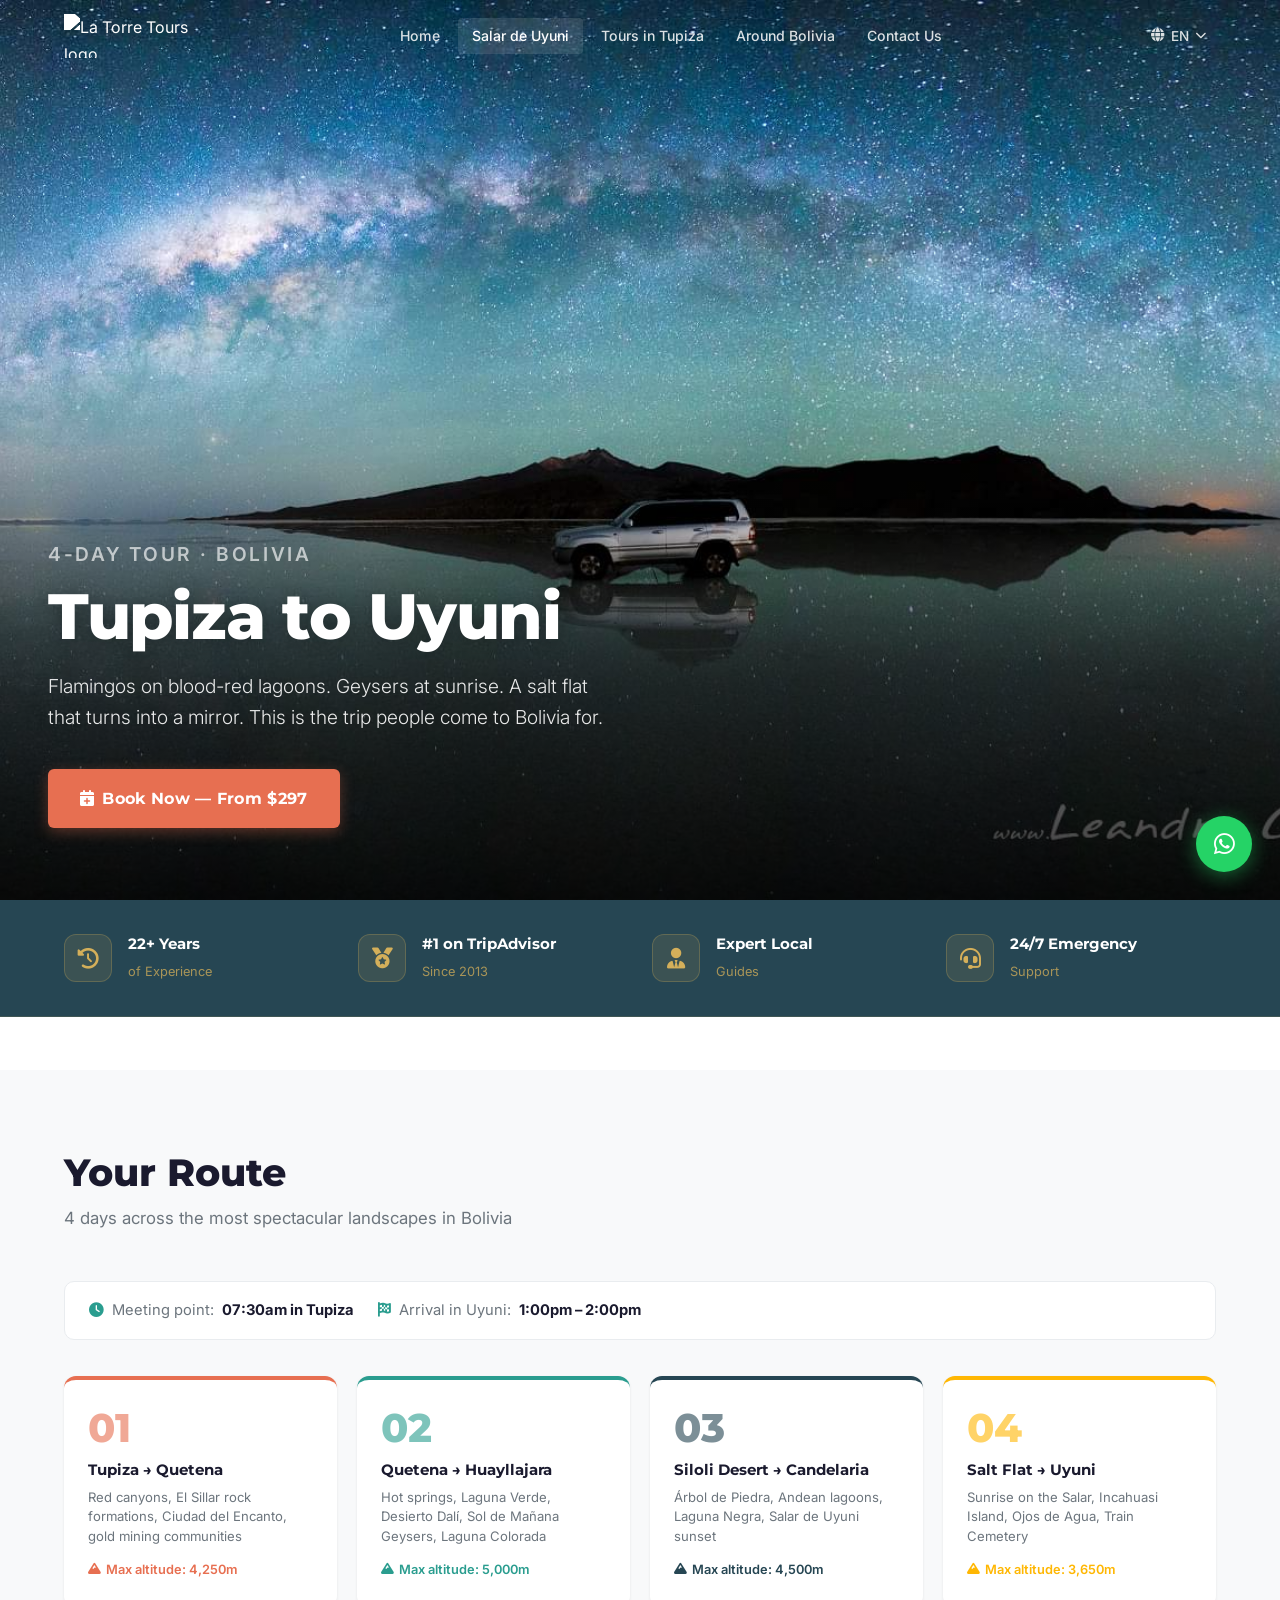
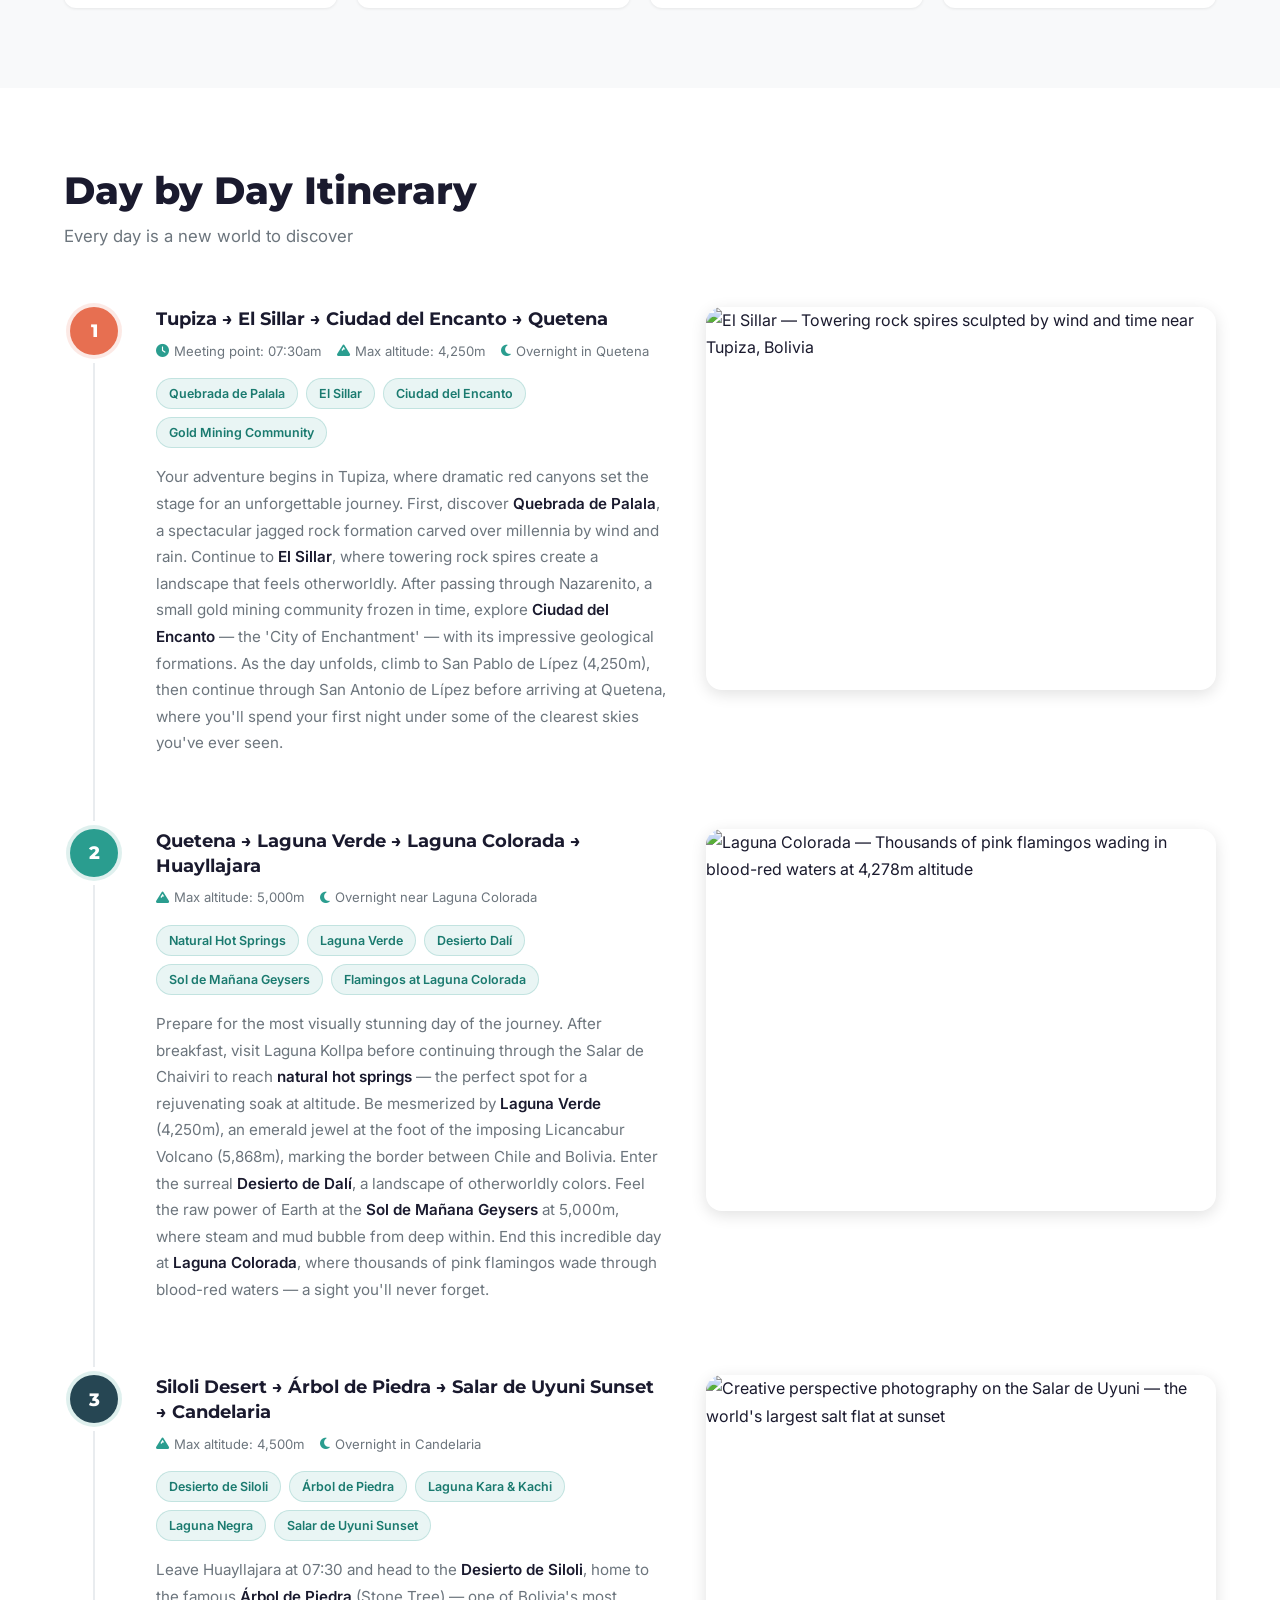
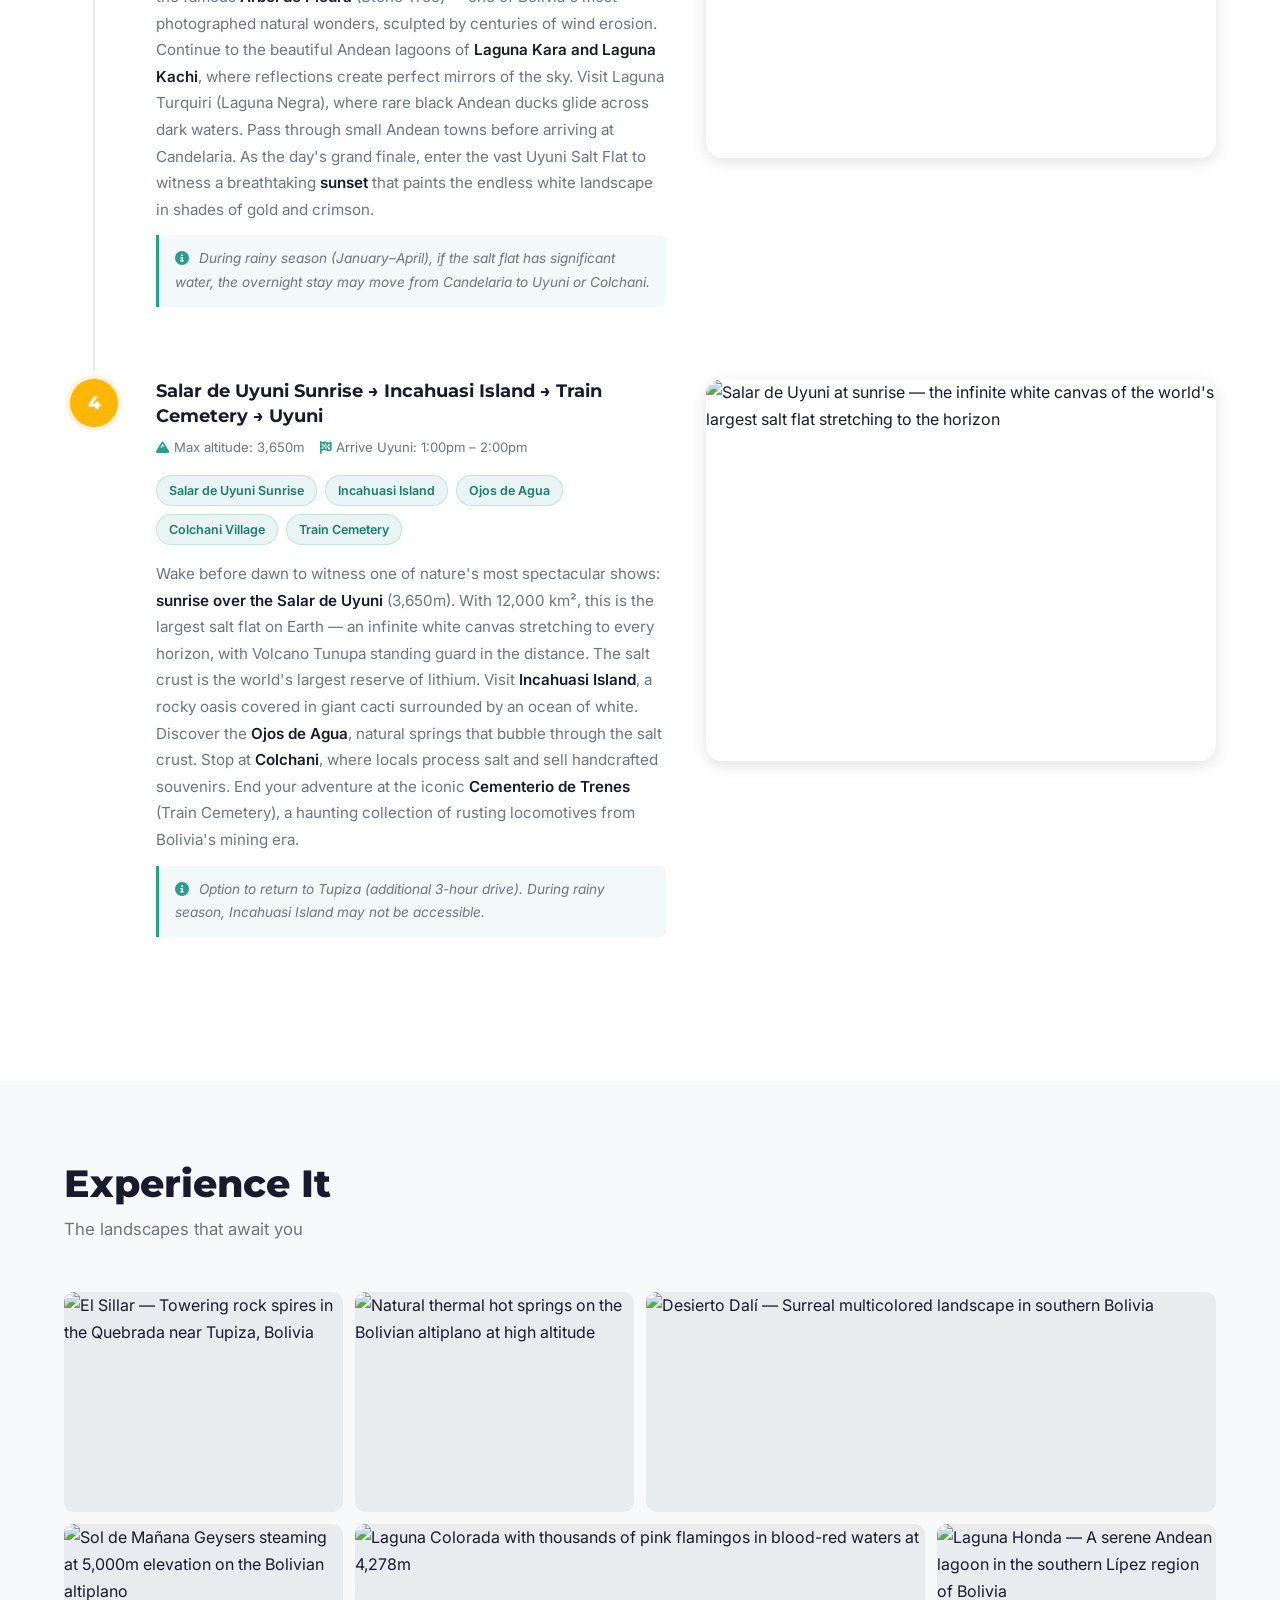
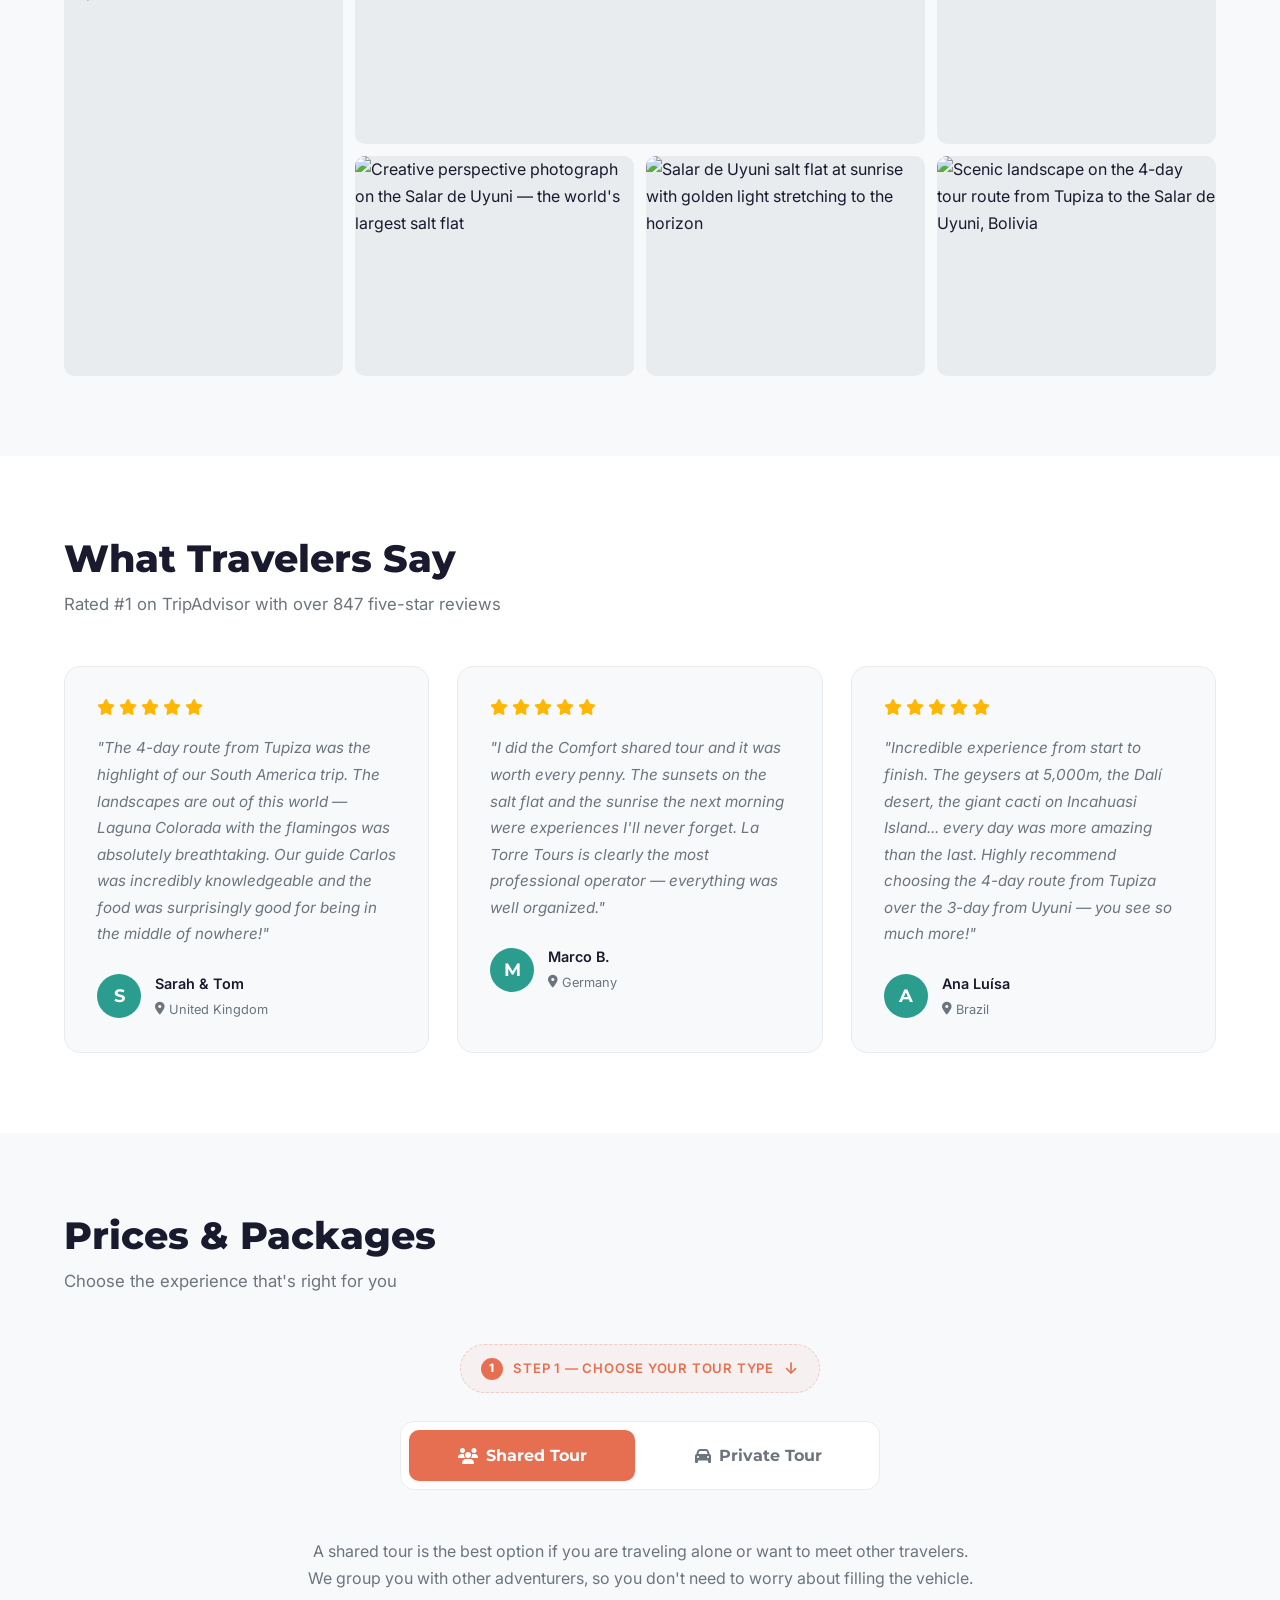
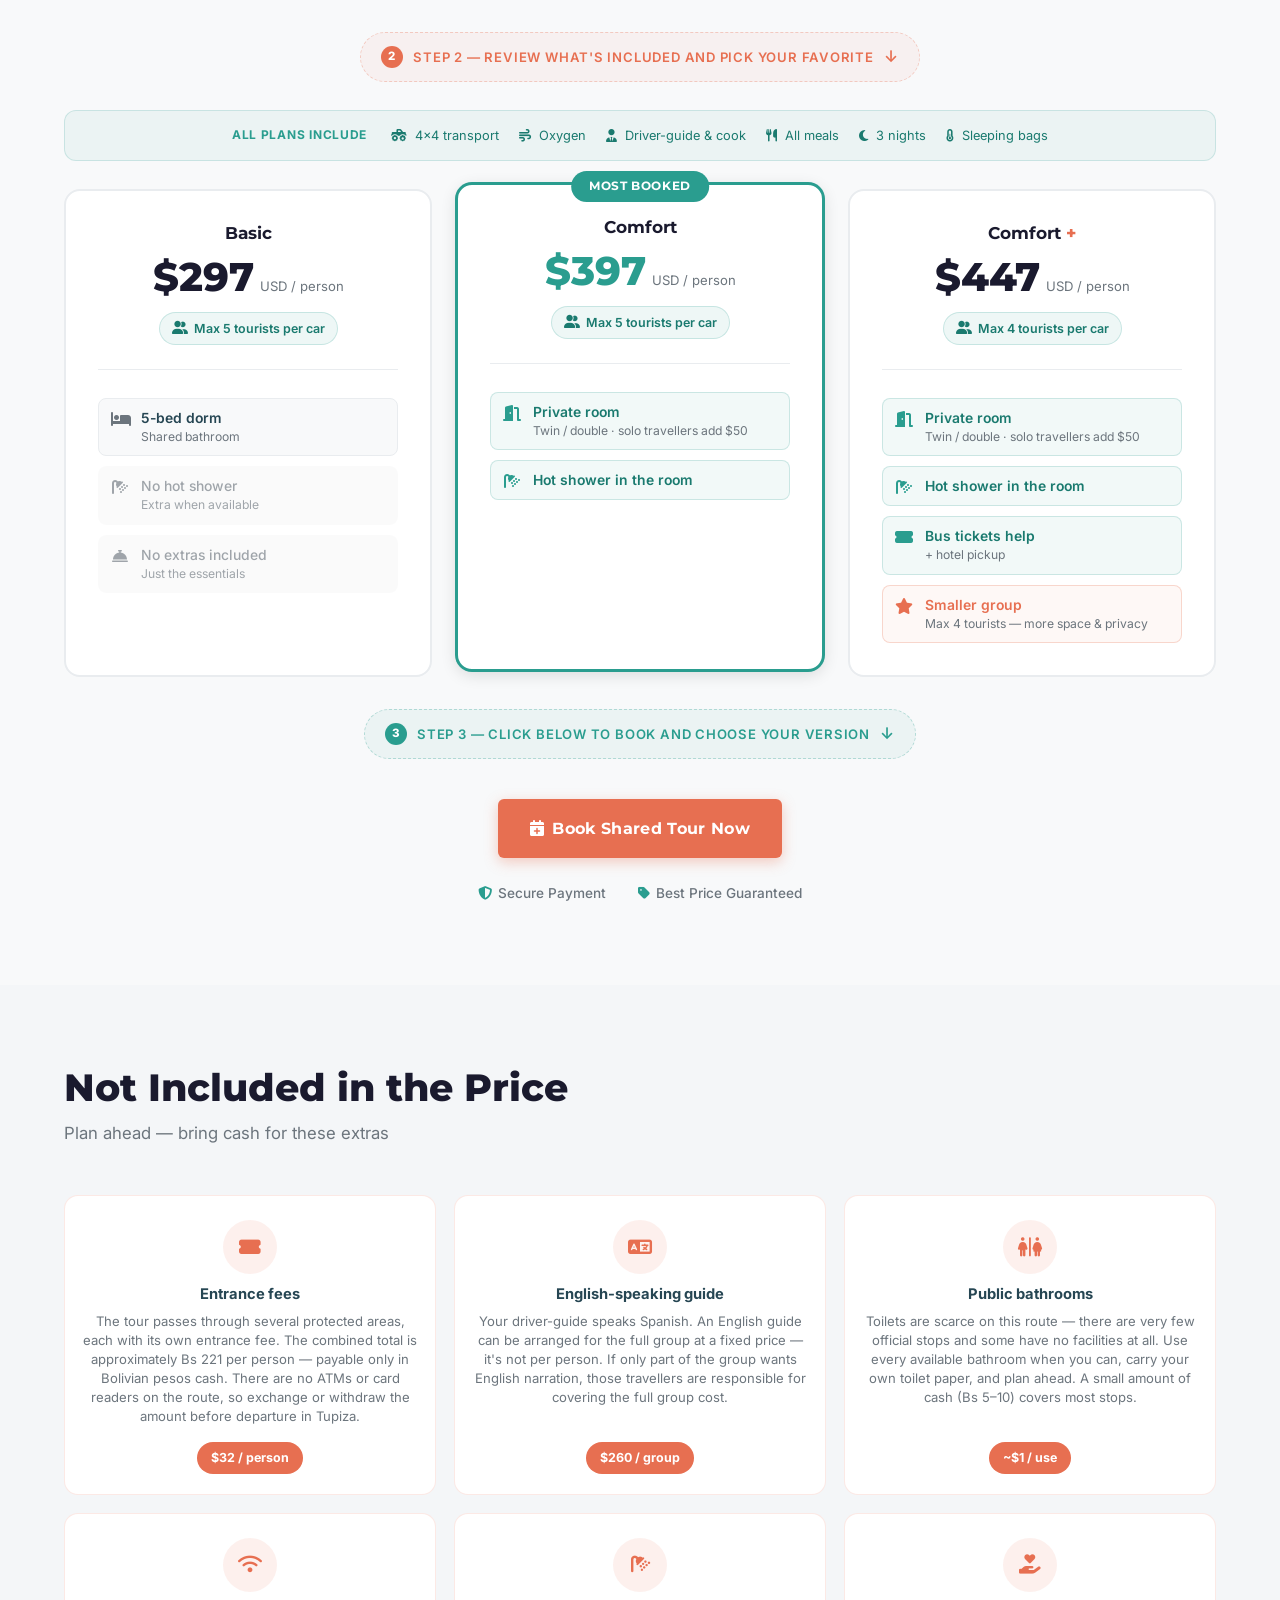
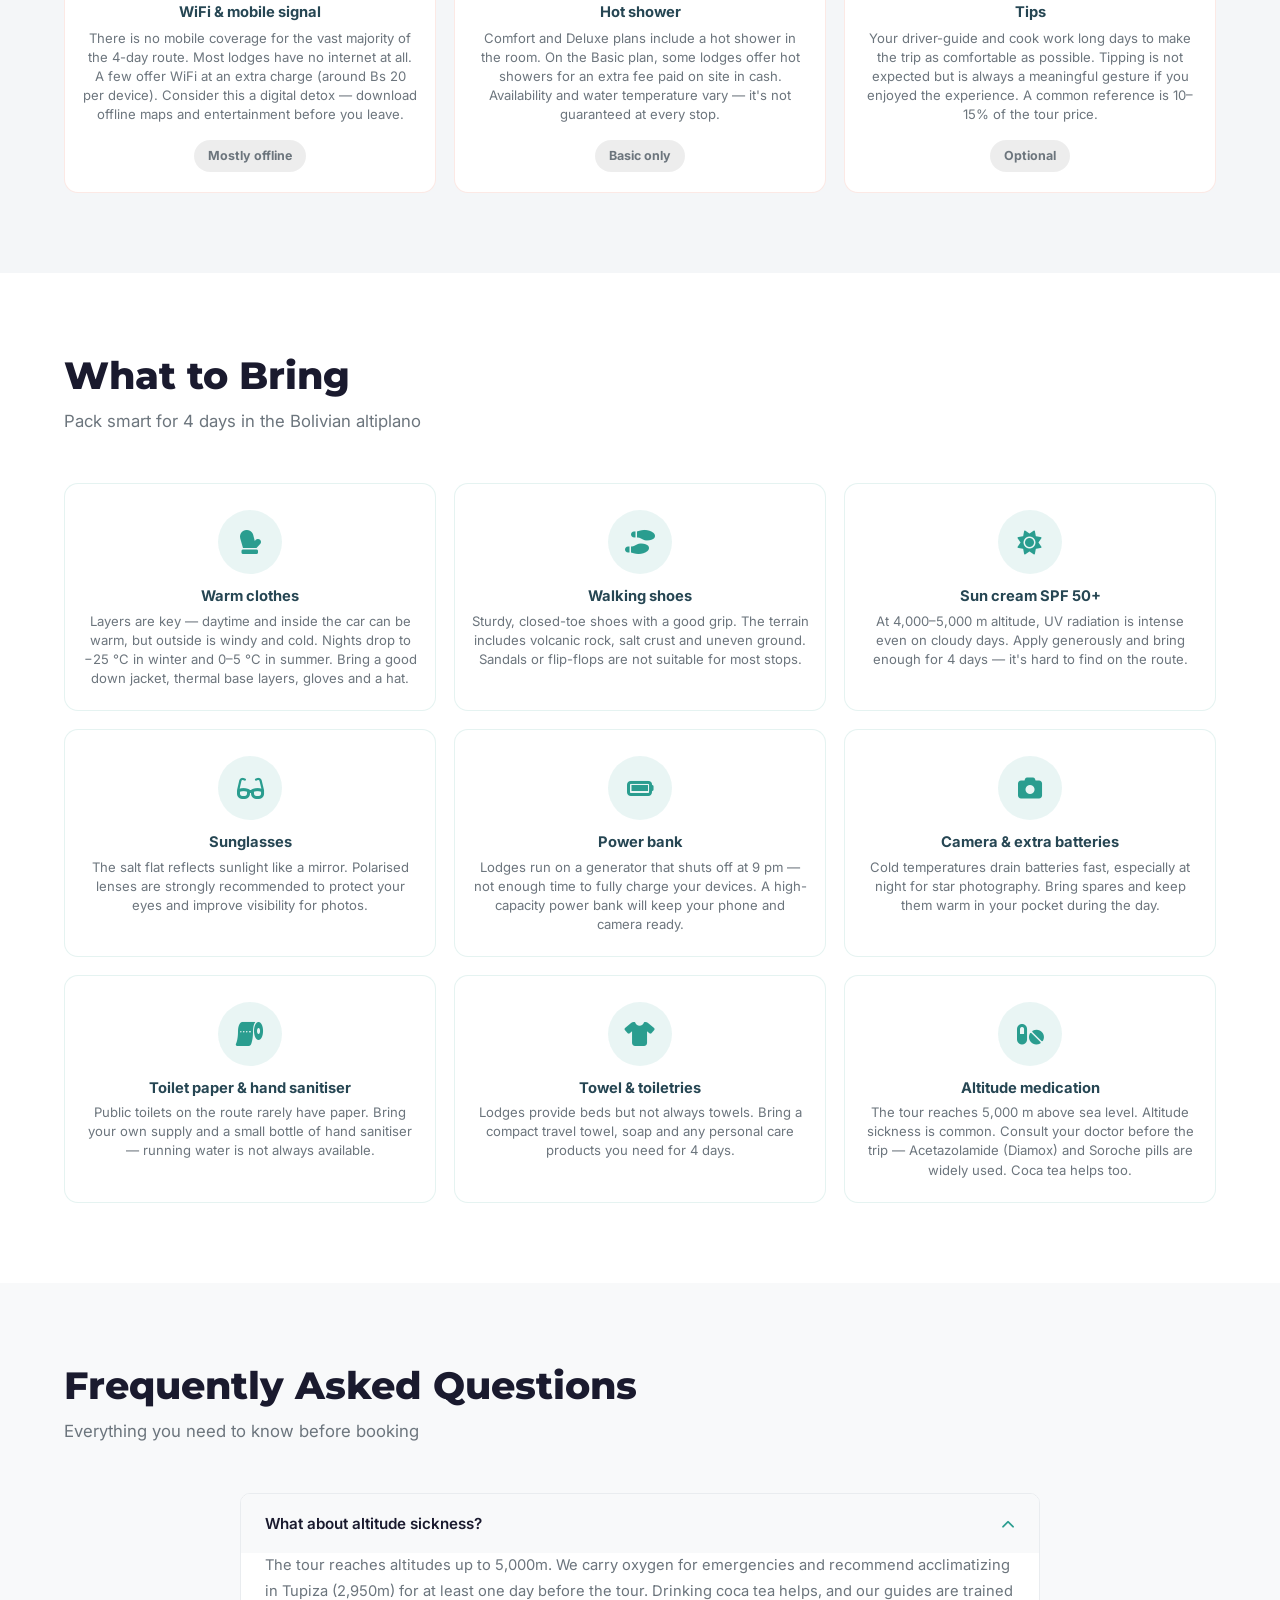
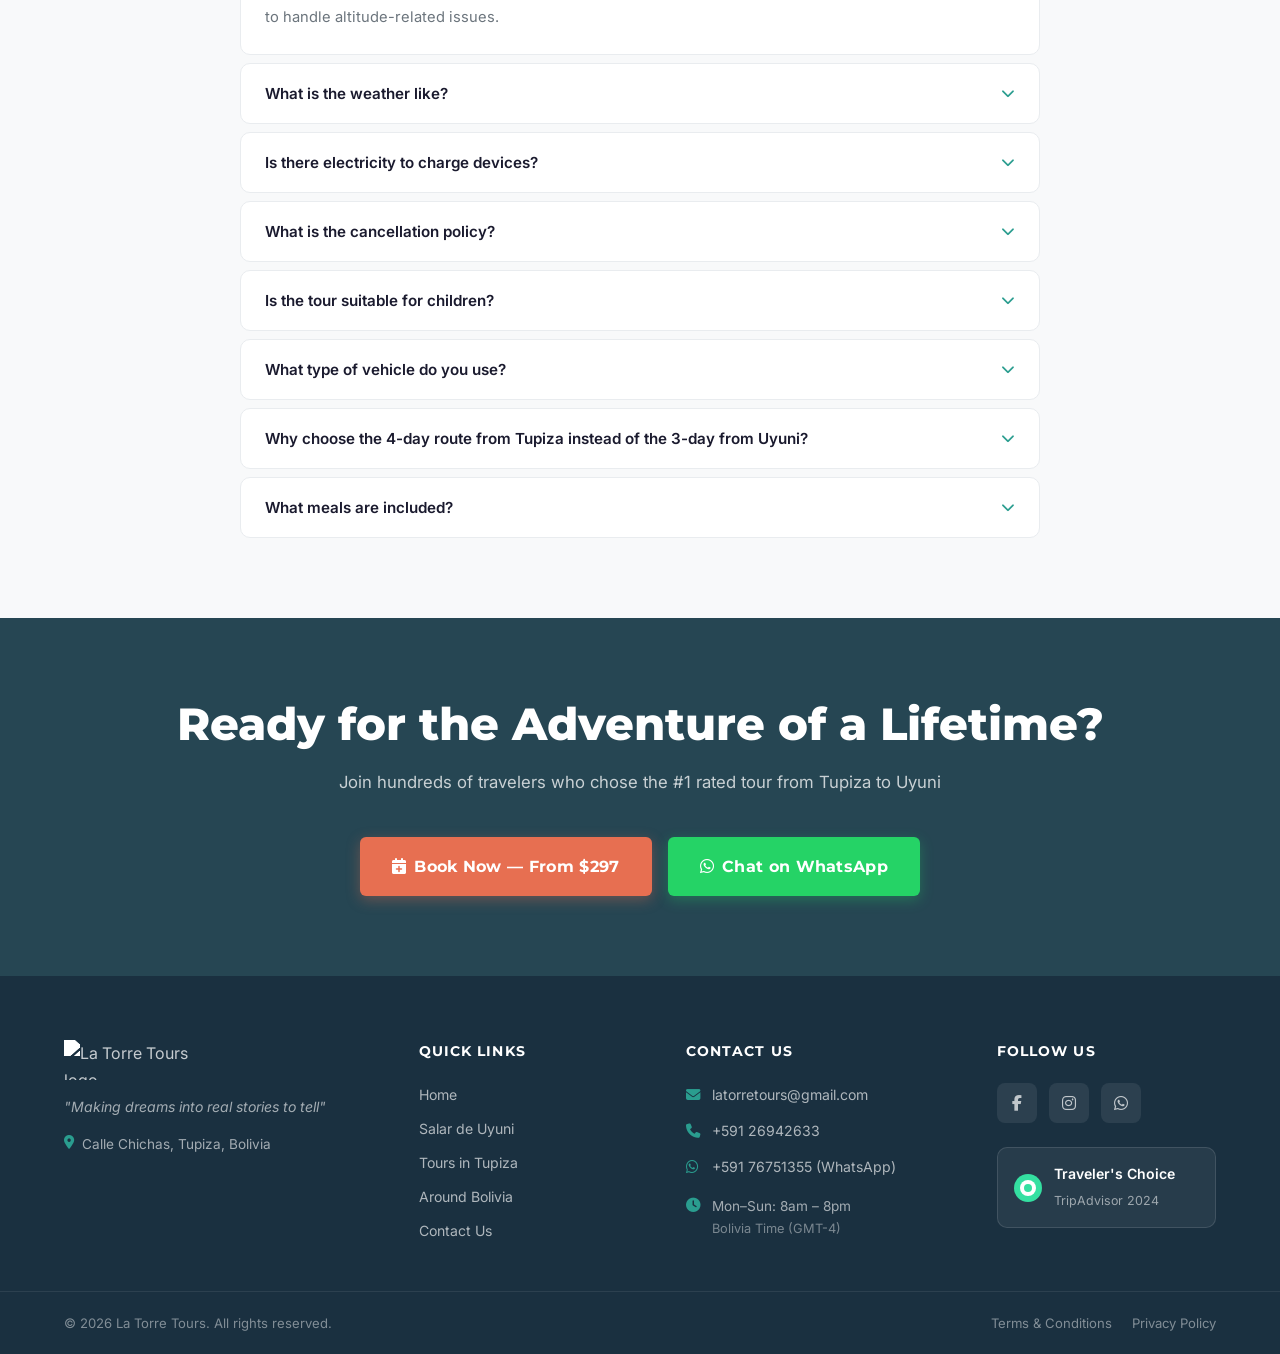
==== index.html @ 099dc7b9 "Initial commit — 4-Day Tupiza to Uyuni tour page" ====
<!DOCTYPE html>
<html lang="en">
<head>
  <meta charset="UTF-8">
  <meta name="viewport" content="width=device-width, initial-scale=1.0">
  <title>4-Day Tupiza to Uyuni Salt Flat Tour | From $297 | La Torre Tours</title>
  <meta name="description" content="4-day adventure from Tupiza to the Uyuni Salt Flat. Visit Laguna Colorada, flamingos, geysers & Incahuasi Island. From $297/person. Book with Bolivia's #1 rated tour operator.">

  <!-- Canonical -->
  <link rel="canonical" href="https://latorretours-tupiza.com/salar-de-uyuni/4-days-tupiza-uyuni/">

  <!-- Open Graph -->
  <meta property="og:title" content="4-Day Tupiza to Uyuni Salt Flat Tour — La Torre Tours">
  <meta property="og:description" content="Cross surreal landscapes from the red lagoons of Lípez to the infinite white of the world's largest salt flat. 4 days of pure adventure.">
  <meta property="og:image" content="https://latorretours-tupiza.com/wp-content/uploads/2023/04/4-days-tupiza-uyuni-original-e1681768788541.jpeg">
  <meta property="og:url" content="https://latorretours-tupiza.com/salar-de-uyuni/4-days-tupiza-uyuni/">
  <meta property="og:type" content="website">
  <meta property="og:locale" content="en_US">
  <meta property="og:site_name" content="La Torre Tours">

  <!-- Twitter Card -->
  <meta name="twitter:card" content="summary_large_image">
  <meta name="twitter:title" content="4-Day Tupiza to Uyuni Salt Flat Tour — La Torre Tours">
  <meta name="twitter:description" content="Cross surreal landscapes from the red lagoons of Lípez to the infinite white of the world's largest salt flat. 4 days of pure adventure.">
  <meta name="twitter:image" content="https://latorretours-tupiza.com/wp-content/uploads/2023/04/4-days-tupiza-uyuni-original-e1681768788541.jpeg">

  <!-- Google Fonts -->
  <link rel="preconnect" href="https://fonts.googleapis.com">
  <link rel="preconnect" href="https://fonts.gstatic.com" crossorigin>
  <link href="https://fonts.googleapis.com/css2?family=Montserrat:wght@600;700;800&family=Inter:wght@300;400;500;600&display=swap" rel="stylesheet">

  <!-- Font Awesome -->
  <link rel="stylesheet" href="https://cdnjs.cloudflare.com/ajax/libs/font-awesome/6.5.0/css/all.min.css">

  <!-- Stylesheet -->
  <link rel="stylesheet" href="style.css">

  <!-- Schema: TouristTrip -->
  <script type="application/ld+json">
  {
    "@context": "https://schema.org",
    "@type": "TouristTrip",
    "name": "4-Day Trip from Tupiza to Uyuni",
    "description": "Cross surreal landscapes from the red lagoons of Lípez to the infinite white of the world's largest salt flat. 4 days from Tupiza including Laguna Colorada, Desierto Dalí, Sol de Mañana Geysers, and Salar de Uyuni.",
    "touristType": "Adventure Tourism",
    "provider": {
      "@type": "TouristInformationCenter",
      "name": "La Torre Tours",
      "url": "https://latorretours-tupiza.com",
      "telephone": "+59126942633",
      "email": "latorretours@gmail.com",
      "address": {
        "@type": "PostalAddress",
        "streetAddress": "Calle Chichas",
        "addressLocality": "Tupiza",
        "addressCountry": "BO"
      }
    },
    "aggregateRating": {
      "@type": "AggregateRating",
      "ratingValue": "5",
      "reviewCount": "847",
      "bestRating": "5"
    },
    "offers": [
      {
        "@type": "Offer",
        "name": "Shared Basic",
        "price": "297",
        "priceCurrency": "USD",
        "availability": "https://schema.org/InStock",
        "url": "https://book.latorretours-tupiza.com/4d-s"
      },
      {
        "@type": "Offer",
        "name": "Shared Comfort",
        "price": "397",
        "priceCurrency": "USD",
        "availability": "https://schema.org/InStock",
        "url": "https://book.latorretours-tupiza.com/4d-s"
      }
    ]
  }
  </script>

  <!-- Schema: FAQPage -->
  <script type="application/ld+json">
  {
    "@context": "https://schema.org",
    "@type": "FAQPage",
    "mainEntity": [
      {
        "@type": "Question",
        "name": "What about altitude sickness?",
        "acceptedAnswer": {
          "@type": "Answer",
          "text": "The tour reaches altitudes up to 5,000m. We carry oxygen for emergencies and recommend acclimatizing in Tupiza (2,950m) for at least one day before the tour. Drinking coca tea helps, and our guides are trained to handle altitude-related issues."
        }
      },
      {
        "@type": "Question",
        "name": "What is the weather like?",
        "acceptedAnswer": {
          "@type": "Answer",
          "text": "Temperatures can drop to -15°C at night (May–September) and reach 20°C during the day. During rainy season (January–April), temperatures are milder but some areas may be flooded. Bring layers and warm clothing regardless of the season."
        }
      },
      {
        "@type": "Question",
        "name": "Is there electricity to charge devices?",
        "acceptedAnswer": {
          "@type": "Answer",
          "text": "Most accommodations have limited electricity, usually available for a few hours in the evening. We recommend bringing a portable power bank. The Deluxe option hotels have full electricity."
        }
      },
      {
        "@type": "Question",
        "name": "What is the cancellation policy?",
        "acceptedAnswer": {
          "@type": "Answer",
          "text": "Free cancellation up to 48 hours before departure. Contact us for more details on our refund policy."
        }
      },
      {
        "@type": "Question",
        "name": "Is the tour suitable for children?",
        "acceptedAnswer": {
          "@type": "Answer",
          "text": "Children over 6 years old can join the tour. However, due to high altitude and long driving distances, it's recommended for children over 10 who are comfortable with adventure travel."
        }
      },
      {
        "@type": "Question",
        "name": "What type of vehicle do you use?",
        "acceptedAnswer": {
          "@type": "Answer",
          "text": "We use Toyota Land Cruiser 4x4 vehicles, well-maintained and equipped for the rugged terrain of the Bolivian altiplano."
        }
      },
      {
        "@type": "Question",
        "name": "Why choose the 4-day route from Tupiza instead of the 3-day from Uyuni?",
        "acceptedAnswer": {
          "@type": "Answer",
          "text": "The Tupiza route includes exclusive landscapes not seen on the Uyuni route: the dramatic red canyons, Ciudad del Encanto, and the southern Lípez region. You also travel in the opposite direction from most groups, meaning fewer crowds at popular stops."
        }
      },
      {
        "@type": "Question",
        "name": "What meals are included?",
        "acceptedAnswer": {
          "@type": "Answer",
          "text": "All meals are included: breakfast, lunch, and dinner each day, plus snacks. Our cook prepares fresh meals along the route. Please let us know about dietary requirements in advance."
        }
      }
    ]
  }
  </script>

  <!-- Schema: BreadcrumbList -->
  <script type="application/ld+json">
  {
    "@context": "https://schema.org",
    "@type": "BreadcrumbList",
    "itemListElement": [
      { "@type": "ListItem", "position": 1, "name": "Home", "item": "https://latorretours-tupiza.com/" },
      { "@type": "ListItem", "position": 2, "name": "Salar de Uyuni", "item": "https://latorretours-tupiza.com/salar-de-uyuni/" },
      { "@type": "ListItem", "position": 3, "name": "4 Day Trip from Tupiza to Uyuni", "item": "https://latorretours-tupiza.com/salar-de-uyuni/4-days-tupiza-uyuni/" }
    ]
  }
  </script>
</head>
<body>

  <!-- ═══════════════════════════════════════════
       HEADER
  ═══════════════════════════════════════════ -->
  <header id="header" class="site-header">
    <div class="header-inner container">
      <a href="https://latorretours-tupiza.com/" class="logo" aria-label="La Torre Tours — Back to home">
        <img src="https://latorretours-tupiza.com/wp-content/uploads/2023/04/Logo_LaTorre_transparente.svg"
             alt="La Torre Tours logo" width="150" height="48">
      </a>

      <nav class="main-nav" aria-label="Main navigation">
        <a href="https://latorretours-tupiza.com/">Home</a>
        <a href="https://latorretours-tupiza.com/salar-de-uyuni/" aria-current="page">Salar de Uyuni</a>
        <a href="https://latorretours-tupiza.com/tours-in-tupiza/">Tours in Tupiza</a>
        <a href="https://latorretours-tupiza.com/around-bolivia/">Around Bolivia</a>
        <a href="https://latorretours-tupiza.com/contact-us/">Contact Us</a>
      </nav>

      <div class="header-right">
        <div class="lang-selector" id="langSelector">
          <button class="lang-btn" aria-label="Select language" aria-expanded="false" aria-haspopup="true">
            <i class="fas fa-globe" aria-hidden="true"></i>
            <span>EN</span>
            <i class="fas fa-chevron-down lang-arrow" aria-hidden="true"></i>
          </button>
          <div class="lang-dropdown" role="menu">
            <a href="/es/" hreflang="es" role="menuitem">Español</a>
            <a href="/pt/" hreflang="pt" role="menuitem">Português</a>
          </div>
        </div>

        <button class="hamburger" id="hamburger" aria-label="Open navigation menu" aria-expanded="false" aria-controls="mobileMenu">
          <span></span>
          <span></span>
          <span></span>
        </button>
      </div>
    </div>
  </header>

  <!-- Mobile Menu -->
  <div class="mobile-menu" id="mobileMenu" aria-hidden="true" role="dialog" aria-label="Navigation menu">
    <div class="mobile-menu-inner">
      <nav aria-label="Mobile navigation">
        <a href="https://latorretours-tupiza.com/">Home</a>
        <a href="https://latorretours-tupiza.com/salar-de-uyuni/">Salar de Uyuni</a>
        <a href="https://latorretours-tupiza.com/tours-in-tupiza/">Tours in Tupiza</a>
        <a href="https://latorretours-tupiza.com/around-bolivia/">Around Bolivia</a>
        <a href="https://latorretours-tupiza.com/contact-us/">Contact Us</a>
      </nav>
      <div class="mobile-lang">
        <span>Language:</span>
        <a href="/es/" hreflang="es">Español</a>
        <a href="/pt/" hreflang="pt">Português</a>
      </div>
      <div class="mobile-contact">
        <a href="https://api.whatsapp.com/send/?phone=59176751355" target="_blank" rel="noopener">
          <i class="fab fa-whatsapp" aria-hidden="true"></i> Chat on WhatsApp
        </a>
      </div>
    </div>
  </div>
  <div class="mobile-overlay" id="mobileOverlay" aria-hidden="true"></div>

  <main id="main-content">

    <!-- ═══════════════════════════════════════════
         HERO
    ═══════════════════════════════════════════ -->
    <section class="hero" id="hero" aria-label="4 Day Trip from Tupiza to Uyuni">
      <div class="hero-bg"
           style="background-image: url('salar_estrellas.jpg')"
           role="img"
           aria-label="Salar de Uyuni under a star-filled sky, Bolivia"></div>
      <div class="hero-overlay" aria-hidden="true"></div>

      <div class="hero-content container">
        <span class="hero-eyebrow">4-Day Tour · Bolivia</span>
        <h1>Tupiza to Uyuni</h1>
        <p class="hero-subtitle">Flamingos on blood-red lagoons. Geysers at sunrise. A salt flat that turns into a mirror. This is the trip people come to Bolivia for.</p>

        <!-- CTAs -->
        <div class="hero-ctas">
          <a href="https://book.latorretours-tupiza.com/4d-s"
             class="btn btn-accent btn-large"
             target="_blank" rel="noopener noreferrer">
            <i class="fas fa-calendar-plus" aria-hidden="true"></i>
            Book Now — From $297
          </a>
        </div>
      </div>
    </section>

    <!-- ═══════════════════════════════════════════
         TRUST BADGES
    ═══════════════════════════════════════════ -->
    <section class="trust-section" aria-label="Why choose La Torre Tours">
      <div class="container">
        <div class="trust-badges">
          <div class="trust-badge">
            <div class="trust-icon">
              <i class="fas fa-history" aria-hidden="true"></i>
            </div>
            <div class="trust-text">
              <strong>22+ Years</strong>
              <span>of Experience</span>
            </div>
          </div>
          <div class="trust-badge">
            <div class="trust-icon">
              <i class="fas fa-medal" aria-hidden="true"></i>
            </div>
            <div class="trust-text">
              <strong>#1 on TripAdvisor</strong>
              <span>Since 2013</span>
            </div>
          </div>
          <div class="trust-badge">
            <div class="trust-icon">
              <i class="fas fa-user-tie" aria-hidden="true"></i>
            </div>
            <div class="trust-text">
              <strong>Expert Local</strong>
              <span>Guides</span>
            </div>
          </div>
          <div class="trust-badge">
            <div class="trust-icon">
              <i class="fas fa-headset" aria-hidden="true"></i>
            </div>
            <div class="trust-text">
              <strong>24/7 Emergency</strong>
              <span>Support</span>
            </div>
          </div>
        </div>
      </div>
    </section>

    <!-- ═══════════════════════════════════════════
         STICKY SECTION NAV
    ═══════════════════════════════════════════ -->
    <nav class="section-nav" id="sectionNav" aria-label="Jump to section">
      <div class="container">
        <div class="section-nav-links">
          <a href="#route"     class="section-nav-link" data-section="route">Route</a>
          <a href="#itinerary" class="section-nav-link" data-section="itinerary">Itinerary</a>
          <a href="#gallery"   class="section-nav-link" data-section="gallery">Gallery</a>
          <a href="#prices"    class="section-nav-link" data-section="prices">Prices</a>
          <a href="#faq"       class="section-nav-link" data-section="faq">FAQ</a>
          <a href="https://book.latorretours-tupiza.com/4d-s"
             class="section-nav-book btn btn-accent"
             id="navBookBtn"
             target="_blank" rel="noopener noreferrer">
            <i class="fas fa-calendar-plus" aria-hidden="true"></i> <span id="navBookLabel">Book Shared Tour</span>
          </a>
        </div>
      </div>
    </nav>

    <!-- ═══════════════════════════════════════════
         ROUTE SECTION
    ═══════════════════════════════════════════ -->
    <section id="route" class="route-section">
      <div class="container">
        <h2>Your Route</h2>
        <p class="section-subtitle">4 days across the most spectacular landscapes in Bolivia</p>
        <div class="route-logistics">
          <span><i class="fas fa-clock" aria-hidden="true"></i> Meeting point: <strong>07:30am in Tupiza</strong></span>
          <span><i class="fas fa-flag-checkered" aria-hidden="true"></i> Arrival in Uyuni: <strong>1:00pm – 2:00pm</strong></span>
        </div>

        <div class="route-grid">
          <div class="route-day-card" style="--day-color: #E76F51">
            <div class="route-day-number">01</div>
            <div class="route-day-info">
              <h3>Tupiza → Quetena</h3>
              <p>Red canyons, El Sillar rock formations, Ciudad del Encanto, gold mining communities</p>
              <div class="route-day-alt"><i class="fas fa-mountain" aria-hidden="true"></i> Max altitude: 4,250m</div>
            </div>
          </div>
          <div class="route-day-card" style="--day-color: #2A9D8F">
            <div class="route-day-number">02</div>
            <div class="route-day-info">
              <h3>Quetena → Huayllajara</h3>
              <p>Hot springs, Laguna Verde, Desierto Dalí, Sol de Mañana Geysers, Laguna Colorada</p>
              <div class="route-day-alt"><i class="fas fa-mountain" aria-hidden="true"></i> Max altitude: 5,000m</div>
            </div>
          </div>
          <div class="route-day-card" style="--day-color: #264653">
            <div class="route-day-number">03</div>
            <div class="route-day-info">
              <h3>Siloli Desert → Candelaria</h3>
              <p>Árbol de Piedra, Andean lagoons, Laguna Negra, Salar de Uyuni sunset</p>
              <div class="route-day-alt"><i class="fas fa-mountain" aria-hidden="true"></i> Max altitude: 4,500m</div>
            </div>
          </div>
          <div class="route-day-card" style="--day-color: #FFB703">
            <div class="route-day-number">04</div>
            <div class="route-day-info">
              <h3>Salt Flat → Uyuni</h3>
              <p>Sunrise on the Salar, Incahuasi Island, Ojos de Agua, Train Cemetery</p>
              <div class="route-day-alt"><i class="fas fa-mountain" aria-hidden="true"></i> Max altitude: 3,650m</div>
            </div>
          </div>
        </div>
      </div>
    </section>

    <!-- ═══════════════════════════════════════════
         ITINERARY
    ═══════════════════════════════════════════ -->
    <section id="itinerary" class="itinerary-section">
      <div class="container">
        <h2>Day by Day Itinerary</h2>
        <p class="section-subtitle">Every day is a new world to discover</p>

        <div class="itinerary-timeline">

          <!-- DAY 1 -->
          <article class="itinerary-day" data-day="1">
            <div class="day-marker">
              <div class="day-circle">1</div>
              <div class="day-line" aria-hidden="true"></div>
            </div>
            <div class="day-body">
              <div class="day-content">
                <header class="day-header">
                  <h3>Tupiza → El Sillar → Ciudad del Encanto → Quetena</h3>
                  <div class="day-meta">
                    <span><i class="fas fa-clock" aria-hidden="true"></i> Meeting point: 07:30am</span>
                    <span><i class="fas fa-mountain" aria-hidden="true"></i> Max altitude: 4,250m</span>
                    <span><i class="fas fa-moon" aria-hidden="true"></i> Overnight in Quetena</span>
                  </div>
                </header>
                <div class="day-highlights" aria-label="Day 1 highlights">
                  <span class="highlight-chip">Quebrada de Palala</span>
                  <span class="highlight-chip">El Sillar</span>
                  <span class="highlight-chip">Ciudad del Encanto</span>
                  <span class="highlight-chip">Gold Mining Community</span>
                </div>
                <p>Your adventure begins in Tupiza, where dramatic red canyons set the stage for an unforgettable journey. First, discover <strong>Quebrada de Palala</strong>, a spectacular jagged rock formation carved over millennia by wind and rain. Continue to <strong>El Sillar</strong>, where towering rock spires create a landscape that feels otherworldly. After passing through Nazarenito, a small gold mining community frozen in time, explore <strong>Ciudad del Encanto</strong> — the 'City of Enchantment' — with its impressive geological formations. As the day unfolds, climb to San Pablo de Lípez (4,250m), then continue through San Antonio de Lípez before arriving at Quetena, where you'll spend your first night under some of the clearest skies you've ever seen.</p>
              </div>
              <div class="day-image">
                <img src="https://latorretours-tupiza.com/wp-content/uploads/2023/04/el_sillar-639.webp"
                     alt="El Sillar — Towering rock spires sculpted by wind and time near Tupiza, Bolivia"
                     loading="lazy">
              </div>
            </div>
          </article>

          <!-- DAY 2 -->
          <article class="itinerary-day reverse" data-day="2">
            <div class="day-marker">
              <div class="day-circle">2</div>
              <div class="day-line" aria-hidden="true"></div>
            </div>
            <div class="day-body">
              <div class="day-image">
                <img src="https://latorretours-tupiza.com/wp-content/uploads/2023/04/laguna_colorada_2-639.webp"
                     alt="Laguna Colorada — Thousands of pink flamingos wading in blood-red waters at 4,278m altitude"
                     loading="lazy">
              </div>
              <div class="day-content">
                <header class="day-header">
                  <h3>Quetena → Laguna Verde → Laguna Colorada → Huayllajara</h3>
                  <div class="day-meta">
                    <span><i class="fas fa-mountain" aria-hidden="true"></i> Max altitude: 5,000m</span>
                    <span><i class="fas fa-moon" aria-hidden="true"></i> Overnight near Laguna Colorada</span>
                  </div>
                </header>
                <div class="day-highlights" aria-label="Day 2 highlights">
                  <span class="highlight-chip">Natural Hot Springs</span>
                  <span class="highlight-chip">Laguna Verde</span>
                  <span class="highlight-chip">Desierto Dalí</span>
                  <span class="highlight-chip">Sol de Mañana Geysers</span>
                  <span class="highlight-chip">Flamingos at Laguna Colorada</span>
                </div>
                <p>Prepare for the most visually stunning day of the journey. After breakfast, visit Laguna Kollpa before continuing through the Salar de Chaiviri to reach <strong>natural hot springs</strong> — the perfect spot for a rejuvenating soak at altitude. Be mesmerized by <strong>Laguna Verde</strong> (4,250m), an emerald jewel at the foot of the imposing Licancabur Volcano (5,868m), marking the border between Chile and Bolivia. Enter the surreal <strong>Desierto de Dalí</strong>, a landscape of otherworldly colors. Feel the raw power of Earth at the <strong>Sol de Mañana Geysers</strong> at 5,000m, where steam and mud bubble from deep within. End this incredible day at <strong>Laguna Colorada</strong>, where thousands of pink flamingos wade through blood-red waters — a sight you'll never forget.</p>
              </div>
            </div>
          </article>

          <!-- DAY 3 -->
          <article class="itinerary-day" data-day="3">
            <div class="day-marker">
              <div class="day-circle">3</div>
              <div class="day-line" aria-hidden="true"></div>
            </div>
            <div class="day-body">
              <div class="day-content">
                <header class="day-header">
                  <h3>Siloli Desert → Árbol de Piedra → Salar de Uyuni Sunset → Candelaria</h3>
                  <div class="day-meta">
                    <span><i class="fas fa-mountain" aria-hidden="true"></i> Max altitude: 4,500m</span>
                    <span><i class="fas fa-moon" aria-hidden="true"></i> Overnight in Candelaria</span>
                  </div>
                </header>
                <div class="day-highlights" aria-label="Day 3 highlights">
                  <span class="highlight-chip">Desierto de Siloli</span>
                  <span class="highlight-chip">Árbol de Piedra</span>
                  <span class="highlight-chip">Laguna Kara &amp; Kachi</span>
                  <span class="highlight-chip">Laguna Negra</span>
                  <span class="highlight-chip">Salar de Uyuni Sunset</span>
                </div>
                <p>Leave Huayllajara at 07:30 and head to the <strong>Desierto de Siloli</strong>, home to the famous <strong>Árbol de Piedra</strong> (Stone Tree) — one of Bolivia's most photographed natural wonders, sculpted by centuries of wind erosion. Continue to the beautiful Andean lagoons of <strong>Laguna Kara and Laguna Kachi</strong>, where reflections create perfect mirrors of the sky. Visit Laguna Turquiri (Laguna Negra), where rare black Andean ducks glide across dark waters. Pass through small Andean towns before arriving at Candelaria. As the day's grand finale, enter the vast Uyuni Salt Flat to witness a breathtaking <strong>sunset</strong> that paints the endless white landscape in shades of gold and crimson.</p>
                <p class="day-note"><i class="fas fa-info-circle" aria-hidden="true"></i> <em>During rainy season (January–April), if the salt flat has significant water, the overnight stay may move from Candelaria to Uyuni or Colchani.</em></p>
              </div>
              <div class="day-image">
                <img src="https://latorretours-tupiza.com/wp-content/uploads/2023/04/crazy_photo_salar_2-639.webp"
                     alt="Creative perspective photography on the Salar de Uyuni — the world's largest salt flat at sunset"
                     loading="lazy">
              </div>
            </div>
          </article>

          <!-- DAY 4 -->
          <article class="itinerary-day reverse" data-day="4">
            <div class="day-marker">
              <div class="day-circle">4</div>
            </div>
            <div class="day-body">
              <div class="day-image">
                <img src="https://latorretours-tupiza.com/wp-content/uploads/2023/04/crazy_photo_salar_4-639.webp"
                     alt="Salar de Uyuni at sunrise — the infinite white canvas of the world's largest salt flat stretching to the horizon"
                     loading="lazy">
              </div>
              <div class="day-content">
                <header class="day-header">
                  <h3>Salar de Uyuni Sunrise → Incahuasi Island → Train Cemetery → Uyuni</h3>
                  <div class="day-meta">
                    <span><i class="fas fa-mountain" aria-hidden="true"></i> Max altitude: 3,650m</span>
                    <span><i class="fas fa-flag-checkered" aria-hidden="true"></i> Arrive Uyuni: 1:00pm – 2:00pm</span>
                  </div>
                </header>
                <div class="day-highlights" aria-label="Day 4 highlights">
                  <span class="highlight-chip">Salar de Uyuni Sunrise</span>
                  <span class="highlight-chip">Incahuasi Island</span>
                  <span class="highlight-chip">Ojos de Agua</span>
                  <span class="highlight-chip">Colchani Village</span>
                  <span class="highlight-chip">Train Cemetery</span>
                </div>
                <p>Wake before dawn to witness one of nature's most spectacular shows: <strong>sunrise over the Salar de Uyuni</strong> (3,650m). With 12,000 km², this is the largest salt flat on Earth — an infinite white canvas stretching to every horizon, with Volcano Tunupa standing guard in the distance. The salt crust is the world's largest reserve of lithium. Visit <strong>Incahuasi Island</strong>, a rocky oasis covered in giant cacti surrounded by an ocean of white. Discover the <strong>Ojos de Agua</strong>, natural springs that bubble through the salt crust. Stop at <strong>Colchani</strong>, where locals process salt and sell handcrafted souvenirs. End your adventure at the iconic <strong>Cementerio de Trenes</strong> (Train Cemetery), a haunting collection of rusting locomotives from Bolivia's mining era.</p>
                <p class="day-note"><i class="fas fa-info-circle" aria-hidden="true"></i> <em>Option to return to Tupiza (additional 3-hour drive). During rainy season, Incahuasi Island may not be accessible.</em></p>
              </div>
            </div>
          </article>

        </div>
      </div>
    </section>

    <!-- ═══════════════════════════════════════════
         GALLERY
    ═══════════════════════════════════════════ -->
    <section id="gallery" class="gallery-section">
      <div class="container">
        <h2>Experience It</h2>
        <p class="section-subtitle">The landscapes that await you</p>

        <div class="gallery-grid" role="list" aria-label="Tour photo gallery">
          <div class="gallery-item" role="listitem" data-index="0"
               data-caption="El Sillar — Towering rock formations sculpted by wind and time near Tupiza"
               tabindex="0" aria-label="Open image: El Sillar">
            <img src="https://latorretours-tupiza.com/wp-content/uploads/2023/04/el_sillar-639.webp"
                 alt="El Sillar — Towering rock spires in the Quebrada near Tupiza, Bolivia" loading="lazy">
            <div class="gallery-overlay" aria-hidden="true">
              <span>El Sillar</span>
              <i class="fas fa-expand-alt"></i>
            </div>
          </div>

          <div class="gallery-item" role="listitem" data-index="1"
               data-caption="Natural Hot Springs — Thermal pools at altitude for a rejuvenating soak"
               tabindex="0" aria-label="Open image: Hot Springs">
            <img src="https://latorretours-tupiza.com/wp-content/uploads/2023/04/aguas_termales-639.webp"
                 alt="Natural thermal hot springs on the Bolivian altiplano at high altitude" loading="lazy">
            <div class="gallery-overlay" aria-hidden="true">
              <span>Natural Hot Springs</span>
              <i class="fas fa-expand-alt"></i>
            </div>
          </div>

          <div class="gallery-item gallery-item--wide" role="listitem" data-index="2"
               data-caption="Desierto Dalí — Surreal colored landscape that inspired the legendary artist"
               tabindex="0" aria-label="Open image: Desierto Dalí">
            <img src="https://latorretours-tupiza.com/wp-content/uploads/2023/04/desierto_dali-639.webp"
                 alt="Desierto Dalí — Surreal multicolored landscape in southern Bolivia" loading="lazy">
            <div class="gallery-overlay" aria-hidden="true">
              <span>Desierto Dalí</span>
              <i class="fas fa-expand-alt"></i>
            </div>
          </div>

          <div class="gallery-item gallery-item--tall" role="listitem" data-index="3"
               data-caption="Sol de Mañana Geysers — Steam vents bubbling at 5,000m on the altiplano"
               tabindex="0" aria-label="Open image: Sol de Mañana Geysers">
            <img src="https://latorretours-tupiza.com/wp-content/uploads/2023/04/geysers_2-639.webp"
                 alt="Sol de Mañana Geysers steaming at 5,000m elevation on the Bolivian altiplano" loading="lazy">
            <div class="gallery-overlay" aria-hidden="true">
              <span>Sol de Mañana Geysers</span>
              <i class="fas fa-expand-alt"></i>
            </div>
          </div>

          <div class="gallery-item gallery-item--wide" role="listitem" data-index="4"
               data-caption="Laguna Colorada — Home to thousands of flamingos at 4,278m altitude"
               tabindex="0" aria-label="Open image: Laguna Colorada">
            <img src="https://latorretours-tupiza.com/wp-content/uploads/2023/04/laguna_colorada_2-639.webp"
                 alt="Laguna Colorada with thousands of pink flamingos in blood-red waters at 4,278m" loading="lazy">
            <div class="gallery-overlay" aria-hidden="true">
              <span>Laguna Colorada</span>
              <i class="fas fa-expand-alt"></i>
            </div>
          </div>

          <div class="gallery-item" role="listitem" data-index="5"
               data-caption="Laguna Honda — Serene Andean lagoon in the southern Lípez region"
               tabindex="0" aria-label="Open image: Laguna Honda">
            <img src="https://latorretours-tupiza.com/wp-content/uploads/2023/04/laguna_honda-639.webp"
                 alt="Laguna Honda — A serene Andean lagoon in the southern Lípez region of Bolivia" loading="lazy">
            <div class="gallery-overlay" aria-hidden="true">
              <span>Laguna Honda</span>
              <i class="fas fa-expand-alt"></i>
            </div>
          </div>

          <div class="gallery-item" role="listitem" data-index="6"
               data-caption="Salar de Uyuni — Perspective games on the world's largest salt flat"
               tabindex="0" aria-label="Open image: Salar de Uyuni perspective photo">
            <img src="https://latorretours-tupiza.com/wp-content/uploads/2023/04/crazy_photo_salar_2-639.webp"
                 alt="Creative perspective photograph on the Salar de Uyuni — the world's largest salt flat" loading="lazy">
            <div class="gallery-overlay" aria-hidden="true">
              <span>Salar de Uyuni</span>
              <i class="fas fa-expand-alt"></i>
            </div>
          </div>

          <div class="gallery-item" role="listitem" data-index="7"
               data-caption="Salar de Uyuni at Sunrise — The infinite white canvas at golden hour"
               tabindex="0" aria-label="Open image: Salar de Uyuni at sunrise">
            <img src="https://latorretours-tupiza.com/wp-content/uploads/2023/04/crazy_photo_salar_4-639.webp"
                 alt="Salar de Uyuni salt flat at sunrise with golden light stretching to the horizon" loading="lazy">
            <div class="gallery-overlay" aria-hidden="true">
              <span>Salar de Uyuni at Sunrise</span>
              <i class="fas fa-expand-alt"></i>
            </div>
          </div>

          <div class="gallery-item" role="listitem" data-index="8"
               data-caption="Tupiza to Uyuni — 4 days across Bolivia's most spectacular landscapes"
               tabindex="0" aria-label="Open image: 4 Day Tour landscapes">
            <img src="https://latorretours-tupiza.com/wp-content/uploads/2023/04/4-days-tupiza-uyuni-original-e1681768788541.jpeg"
                 alt="Scenic landscape on the 4-day tour route from Tupiza to the Salar de Uyuni, Bolivia" loading="lazy">
            <div class="gallery-overlay" aria-hidden="true">
              <span>Tupiza to Uyuni</span>
              <i class="fas fa-expand-alt"></i>
            </div>
          </div>
        </div>
      </div>
    </section>

    <!-- ═══════════════════════════════════════════
         TESTIMONIALS
    ═══════════════════════════════════════════ -->
    <section id="testimonials" class="testimonials-section">
      <div class="container">
        <h2>What Travelers Say</h2>
        <p class="section-subtitle">Rated #1 on TripAdvisor with over 847 five-star reviews</p>

        <div class="testimonials-grid">
          <article class="testimonial-card">
            <div class="testimonial-stars" aria-label="5 out of 5 stars">
              <i class="fas fa-star" aria-hidden="true"></i>
              <i class="fas fa-star" aria-hidden="true"></i>
              <i class="fas fa-star" aria-hidden="true"></i>
              <i class="fas fa-star" aria-hidden="true"></i>
              <i class="fas fa-star" aria-hidden="true"></i>
            </div>
            <blockquote>
              <p>"The 4-day route from Tupiza was the highlight of our South America trip. The landscapes are out of this world — Laguna Colorada with the flamingos was absolutely breathtaking. Our guide Carlos was incredibly knowledgeable and the food was surprisingly good for being in the middle of nowhere!"</p>
            </blockquote>
            <footer class="testimonial-author">
              <div class="author-avatar" aria-hidden="true">S</div>
              <div class="author-info">
                <strong>Sarah &amp; Tom</strong>
                <span><i class="fas fa-map-marker-alt" aria-hidden="true"></i> United Kingdom</span>
              </div>
            </footer>
          </article>

          <article class="testimonial-card">
            <div class="testimonial-stars" aria-label="5 out of 5 stars">
              <i class="fas fa-star" aria-hidden="true"></i>
              <i class="fas fa-star" aria-hidden="true"></i>
              <i class="fas fa-star" aria-hidden="true"></i>
              <i class="fas fa-star" aria-hidden="true"></i>
              <i class="fas fa-star" aria-hidden="true"></i>
            </div>
            <blockquote>
              <p>"I did the Comfort shared tour and it was worth every penny. The sunsets on the salt flat and the sunrise the next morning were experiences I'll never forget. La Torre Tours is clearly the most professional operator — everything was well organized."</p>
            </blockquote>
            <footer class="testimonial-author">
              <div class="author-avatar" aria-hidden="true">M</div>
              <div class="author-info">
                <strong>Marco B.</strong>
                <span><i class="fas fa-map-marker-alt" aria-hidden="true"></i> Germany</span>
              </div>
            </footer>
          </article>

          <article class="testimonial-card">
            <div class="testimonial-stars" aria-label="5 out of 5 stars">
              <i class="fas fa-star" aria-hidden="true"></i>
              <i class="fas fa-star" aria-hidden="true"></i>
              <i class="fas fa-star" aria-hidden="true"></i>
              <i class="fas fa-star" aria-hidden="true"></i>
              <i class="fas fa-star" aria-hidden="true"></i>
            </div>
            <blockquote>
              <p>"Incredible experience from start to finish. The geysers at 5,000m, the Dalí desert, the giant cacti on Incahuasi Island... every day was more amazing than the last. Highly recommend choosing the 4-day route from Tupiza over the 3-day from Uyuni — you see so much more!"</p>
            </blockquote>
            <footer class="testimonial-author">
              <div class="author-avatar" aria-hidden="true">A</div>
              <div class="author-info">
                <strong>Ana Luísa</strong>
                <span><i class="fas fa-map-marker-alt" aria-hidden="true"></i> Brazil</span>
              </div>
            </footer>
          </article>
        </div>
      </div>
    </section>

    <!-- ═══════════════════════════════════════════
         PRICING
    ═══════════════════════════════════════════ -->
    <section id="prices" class="pricing-section" data-tour="4-day-tupiza-uyuni">
      <div class="container">
        <h2>Prices &amp; Packages</h2>
        <p class="section-subtitle">Choose the experience that's right for you</p>

        <!-- Step indicator -->
        <div class="pricing-step-hint pricing-step-hint--inner">
          <span class="step-bubble">1</span>
          <span>STEP 1 — Choose your tour type</span>
          <span class="pricing-step-arrow">↓</span>
        </div>

        <!-- Tour Type Tabs -->
        <div class="pricing-tabs" role="tablist" aria-label="Tour type selector">
          <button class="pricing-tab active" data-tour="shared"
                  role="tab" aria-selected="true" aria-controls="panel-shared" id="tab-shared">
            <i class="fas fa-users" aria-hidden="true"></i> Shared Tour
          </button>
          <button class="pricing-tab" data-tour="private"
                  role="tab" aria-selected="false" aria-controls="panel-private" id="tab-private">
            <i class="fas fa-car" aria-hidden="true"></i> Private Tour
          </button>
        </div>

        <!-- SHARED PANEL -->
        <div class="pricing-panel active" id="panel-shared" role="tabpanel" aria-labelledby="tab-shared">
          <p class="pricing-intro">A shared tour is the best option if you are traveling alone or want to meet other travelers. We group you with other adventurers, so you don't need to worry about filling the vehicle.</p>

          <div class="pricing-step-hint pricing-step-hint--inner">
            <span class="step-bubble">2</span>
            <span>STEP 2 — Review what's included and pick your favorite</span>
            <span class="pricing-step-arrow">↓</span>
          </div>

          <!-- Base features — all shared plans -->
          <div class="pricing-includes-bar">
            <span class="pricing-includes-label">All plans include</span>
            <span><i class="fas fa-truck-monster" aria-hidden="true"></i> 4×4 transport</span>
            <span><i class="fas fa-wind" aria-hidden="true"></i> Oxygen</span>
            <span><i class="fas fa-user-tie" aria-hidden="true"></i> Driver-guide &amp; cook</span>
            <span><i class="fas fa-utensils" aria-hidden="true"></i> All meals</span>
            <span><i class="fas fa-moon" aria-hidden="true"></i> 3 nights</span>
            <span><i class="fas fa-thermometer-half" aria-hidden="true"></i> Sleeping bags</span>
          </div>

          <div class="pricing-cards pricing-cards--three" id="shared-cards">

            <!-- Basic -->
            <div class="pricing-card">
              <div class="pricing-card-head">
                <h3>Basic</h3>
                <div class="price-display">
                  <span class="price-amount" data-plan-key="shared_basic">$297</span>
                  <span class="price-unit">USD / person</span>
                </div>
                <div class="price-capacity"><i class="fas fa-user-friends" aria-hidden="true"></i> Max 5 tourists per car</div>
              </div>
              <div class="plan-highlights">
                <div class="plan-highlight">
                  <i class="fas fa-bed" aria-hidden="true"></i>
                  <div><strong>5-bed dorm</strong><span>Shared bathroom</span></div>
                </div>
                <div class="plan-highlight plan-highlight--no">
                  <i class="fas fa-shower" aria-hidden="true"></i>
                  <div><strong>No hot shower</strong><span>Extra when available</span></div>
                </div>
                <div class="plan-highlight plan-highlight--no">
                  <i class="fas fa-concierge-bell" aria-hidden="true"></i>
                  <div><strong>No extras included</strong><span>Just the essentials</span></div>
                </div>
              </div>
            </div>

            <!-- Comfort -->
            <div class="pricing-card pricing-card--featured">
              <div class="popular-badge">Most Booked</div>
              <div class="pricing-card-head">
                <h3>Comfort</h3>
                <div class="price-display">
                  <span class="price-amount" data-plan-key="shared_comfort">$397</span>
                  <span class="price-unit">USD / person</span>
                </div>
                <div class="price-capacity"><i class="fas fa-user-friends" aria-hidden="true"></i> Max 5 tourists per car</div>
              </div>
              <div class="plan-highlights">
                <div class="plan-highlight plan-highlight--yes">
                  <i class="fas fa-door-open" aria-hidden="true"></i>
                  <div><strong>Private room</strong><span>Twin / double · solo travellers add $50</span></div>
                </div>
                <div class="plan-highlight plan-highlight--yes">
                  <i class="fas fa-shower" aria-hidden="true"></i>
                  <div><strong>Hot shower in the room</strong></div>
                </div>
              </div>
            </div>

            <!-- Comfort+ -->
            <div class="pricing-card">
              <div class="pricing-card-head">
                <h3>Comfort <span class="plan-plus">+</span></h3>
                <div class="price-display">
                  <span class="price-amount" data-plan-key="shared_comfort_plus">$447</span>
                  <span class="price-unit">USD / person</span>
                </div>
                <div class="price-capacity"><i class="fas fa-user-friends" aria-hidden="true"></i> Max 4 tourists per car</div>
              </div>
              <div class="plan-highlights">
                <div class="plan-highlight plan-highlight--yes">
                  <i class="fas fa-door-open" aria-hidden="true"></i>
                  <div><strong>Private room</strong><span>Twin / double · solo travellers add $50</span></div>
                </div>
                <div class="plan-highlight plan-highlight--yes">
                  <i class="fas fa-shower" aria-hidden="true"></i>
                  <div><strong>Hot shower in the room</strong></div>
                </div>
                <div class="plan-highlight plan-highlight--yes">
                  <i class="fas fa-ticket-alt" aria-hidden="true"></i>
                  <div><strong>Bus tickets help</strong><span>+ hotel pickup</span></div>
                </div>
                <div class="plan-highlight plan-highlight--yes plan-highlight--exclusive">
                  <i class="fas fa-star" aria-hidden="true"></i>
                  <div><strong>Smaller group</strong><span>Max 4 tourists — more space &amp; privacy</span></div>
                </div>
              </div>
            </div>

          </div>

          <div class="pricing-step-hint pricing-step-hint--inner pricing-step-hint--book">
            <span class="step-bubble step-bubble--accent">3</span>
            <span>STEP 3 — Click below to book and choose your version</span>
            <span class="pricing-step-arrow">↓</span>
          </div>

          <div class="pricing-cta-wrap">
            <a href="https://book.latorretours-tupiza.com/4d-s"
               class="btn btn-accent btn-large" target="_blank" rel="noopener noreferrer">
              <i class="fas fa-calendar-plus" aria-hidden="true"></i> Book Shared Tour Now
            </a>
          </div>
          <div class="trust-bar">
            <span><i class="fas fa-shield-alt" aria-hidden="true"></i> Secure Payment</span>
            <span><i class="fas fa-tag" aria-hidden="true"></i> Best Price Guaranteed</span>
          </div>
        </div>

        <!-- PRIVATE PANEL -->
        <div class="pricing-panel" id="panel-private" role="tabpanel" aria-labelledby="tab-private" hidden>
          <p class="pricing-intro">A private tour is the best option if you want to travel with more comfort and flexibility, without following standard schedules for stops and photos.</p>

          <div class="pricing-step-hint pricing-step-hint--inner">
            <span class="step-bubble">2</span>
            <span>STEP 2 — How many people are travelling?</span>
            <span class="pricing-step-arrow">↓</span>
          </div>

          <div class="group-selector" role="tablist" aria-label="Select group size">
            <button class="group-btn active" data-group="2" role="tab" aria-selected="true">2 People</button>
            <button class="group-btn" data-group="3" role="tab" aria-selected="false">3 People</button>
            <button class="group-btn" data-group="4" role="tab" aria-selected="false">4 People</button>
          </div>

          <div class="pricing-step-hint pricing-step-hint--inner">
            <span class="step-bubble">3</span>
            <span>STEP 3 — Review what's included and pick your favorite</span>
            <span class="pricing-step-arrow">↓</span>
          </div>

          <!-- Base features — all private plans -->
          <div class="pricing-includes-bar">
            <span class="pricing-includes-label">All plans include</span>
            <span><i class="fas fa-truck-monster" aria-hidden="true"></i> Toyota Land Cruiser</span>
            <span><i class="fas fa-calendar-check" aria-hidden="true"></i> Guaranteed departure</span>
            <span><i class="fas fa-wind" aria-hidden="true"></i> Oxygen</span>
            <span><i class="fas fa-user-tie" aria-hidden="true"></i> Guide &amp; cook</span>
            <span><i class="fas fa-utensils" aria-hidden="true"></i> All meals</span>
            <span><i class="fas fa-thermometer-half" aria-hidden="true"></i> Sleeping bags</span>
            <span><i class="fas fa-ticket-alt" aria-hidden="true"></i> Bus tickets &amp; pickup</span>
          </div>

          <div id="private-groups-container">

            <!-- Group 2 -->
            <div class="private-group active" data-group-panel="2">
              <div class="pricing-cards pricing-cards--three">
                <div class="pricing-card">
                  <div class="pricing-card-head">
                    <h3>Basic</h3>
                    <div class="price-display">
                      <span class="price-amount" data-plan-key="private_2_basic">$700</span>
                      <span class="price-unit">USD / person</span>
                    </div>
                  </div>
                  <div class="plan-highlights">
                    <div class="plan-highlight">
                      <i class="fas fa-bed" aria-hidden="true"></i>
                      <div><strong>Twin / double room</strong><span>Shared bathroom</span></div>
                    </div>
                    <div class="plan-highlight plan-highlight--no">
                      <i class="fas fa-shower" aria-hidden="true"></i>
                      <div><strong>No hot shower</strong><span>Extra when available</span></div>
                    </div>
                  </div>
                </div>
                <div class="pricing-card pricing-card--featured">
                  <div class="popular-badge">Most Booked</div>
                  <div class="pricing-card-head">
                    <h3>Comfort</h3>
                    <div class="price-display">
                      <span class="price-amount" data-plan-key="private_2_comfort">$800</span>
                      <span class="price-unit">USD / person</span>
                    </div>
                  </div>
                  <div class="plan-highlights">
                    <div class="plan-highlight plan-highlight--yes">
                      <i class="fas fa-door-open" aria-hidden="true"></i>
                      <div><strong>Private room</strong><span>Private bathroom</span></div>
                    </div>
                    <div class="plan-highlight plan-highlight--yes">
                      <i class="fas fa-shower" aria-hidden="true"></i>
                      <div><strong>Hot shower in the room</strong></div>
                    </div>
                  </div>
                </div>
                <div class="pricing-card">
                  <div class="pricing-card-head">
                    <h3>Deluxe</h3>
                    <div class="price-display">
                      <span class="price-amount" data-plan-key="private_2_deluxe">$1,450</span>
                      <span class="price-unit">USD / person</span>
                    </div>
                  </div>
                  <div class="plan-highlights">
                    <div class="plan-highlight plan-highlight--yes">
                      <i class="fas fa-hotel" aria-hidden="true"></i>
                      <div><strong>Premium hotels</strong><span>Mallku Cueva · Tayka Desierto · Palacio de Sal</span></div>
                    </div>
                    <div class="plan-highlight plan-highlight--yes">
                      <i class="fas fa-door-open" aria-hidden="true"></i>
                      <div><strong>Private room</strong><span>Hot shower included</span></div>
                    </div>
                  </div>
                </div>
              </div>
            </div>

            <!-- Group 3 -->
            <div class="private-group" data-group-panel="3" hidden>
              <div class="pricing-cards pricing-cards--three">
                <div class="pricing-card">
                  <div class="pricing-card-head">
                    <h3>Basic</h3>
                    <div class="price-display">
                      <span class="price-amount" data-plan-key="private_3_basic">$500</span>
                      <span class="price-unit">USD / person</span>
                    </div>
                  </div>
                  <div class="plan-highlights">
                    <div class="plan-highlight">
                      <i class="fas fa-bed" aria-hidden="true"></i>
                      <div><strong>Twin / triple room</strong><span>Shared bathroom</span></div>
                    </div>
                    <div class="plan-highlight plan-highlight--no">
                      <i class="fas fa-shower" aria-hidden="true"></i>
                      <div><strong>No hot shower</strong><span>Extra when available</span></div>
                    </div>
                  </div>
                </div>
                <div class="pricing-card pricing-card--featured">
                  <div class="popular-badge">Most Booked</div>
                  <div class="pricing-card-head">
                    <h3>Comfort</h3>
                    <div class="price-display">
                      <span class="price-amount" data-plan-key="private_3_comfort">$600</span>
                      <span class="price-unit">USD / person</span>
                    </div>
                  </div>
                  <div class="plan-highlights">
                    <div class="plan-highlight plan-highlight--yes">
                      <i class="fas fa-door-open" aria-hidden="true"></i>
                      <div><strong>Private room</strong><span>Private bathroom</span></div>
                    </div>
                    <div class="plan-highlight plan-highlight--yes">
                      <i class="fas fa-shower" aria-hidden="true"></i>
                      <div><strong>Hot shower in the room</strong></div>
                    </div>
                  </div>
                </div>
                <div class="pricing-card">
                  <div class="pricing-card-head">
                    <h3>Deluxe</h3>
                    <div class="price-display">
                      <span class="price-amount" data-plan-key="private_3_deluxe">$1,150</span>
                      <span class="price-unit">USD / person</span>
                    </div>
                  </div>
                  <div class="plan-highlights">
                    <div class="plan-highlight plan-highlight--yes">
                      <i class="fas fa-hotel" aria-hidden="true"></i>
                      <div><strong>Premium hotels</strong><span>Mallku Cueva · Tayka Desierto · Palacio de Sal</span></div>
                    </div>
                    <div class="plan-highlight plan-highlight--yes">
                      <i class="fas fa-door-open" aria-hidden="true"></i>
                      <div><strong>Private room</strong><span>Hot shower included</span></div>
                    </div>
                  </div>
                </div>
              </div>
            </div>

            <!-- Group 4 -->
            <div class="private-group" data-group-panel="4" hidden>
              <div class="pricing-cards pricing-cards--three">
                <div class="pricing-card">
                  <div class="pricing-card-head">
                    <h3>Basic</h3>
                    <div class="price-display">
                      <span class="price-amount" data-plan-key="private_4_basic">$400</span>
                      <span class="price-unit">USD / person</span>
                    </div>
                  </div>
                  <div class="plan-highlights">
                    <div class="plan-highlight">
                      <i class="fas fa-bed" aria-hidden="true"></i>
                      <div><strong>Quadruple room</strong><span>Shared bathroom</span></div>
                    </div>
                    <div class="plan-highlight plan-highlight--no">
                      <i class="fas fa-shower" aria-hidden="true"></i>
                      <div><strong>No hot shower</strong><span>Extra when available</span></div>
                    </div>
                  </div>
                </div>
                <div class="pricing-card pricing-card--featured">
                  <div class="popular-badge">Most Booked</div>
                  <div class="pricing-card-head">
                    <h3>Comfort</h3>
                    <div class="price-display">
                      <span class="price-amount" data-plan-key="private_4_comfort">$500</span>
                      <span class="price-unit">USD / person</span>
                    </div>
                  </div>
                  <div class="plan-highlights">
                    <div class="plan-highlight plan-highlight--yes">
                      <i class="fas fa-door-open" aria-hidden="true"></i>
                      <div><strong>Private room</strong><span>Private bathroom</span></div>
                    </div>
                    <div class="plan-highlight plan-highlight--yes">
                      <i class="fas fa-shower" aria-hidden="true"></i>
                      <div><strong>Hot shower in the room</strong></div>
                    </div>
                  </div>
                </div>
                <div class="pricing-card">
                  <div class="pricing-card-head">
                    <h3>Deluxe</h3>
                    <div class="price-display">
                      <span class="price-amount" data-plan-key="private_4_deluxe">$1,100</span>
                      <span class="price-unit">USD / person</span>
                    </div>
                  </div>
                  <div class="plan-highlights">
                    <div class="plan-highlight plan-highlight--yes">
                      <i class="fas fa-hotel" aria-hidden="true"></i>
                      <div><strong>Premium hotels</strong><span>Mallku Cueva · Tayka Desierto · Palacio de Sal</span></div>
                    </div>
                    <div class="plan-highlight plan-highlight--yes">
                      <i class="fas fa-door-open" aria-hidden="true"></i>
                      <div><strong>Private room</strong><span>Hot shower included</span></div>
                    </div>
                  </div>
                </div>
              </div>
            </div>

          </div><!-- /#private-groups-container -->

          <div class="pricing-step-hint pricing-step-hint--inner pricing-step-hint--book">
            <span class="step-bubble step-bubble--accent">4</span>
            <span>STEP 4 — Click below to book and choose your version</span>
            <span class="pricing-step-arrow">↓</span>
          </div>

          <div class="pricing-cta-wrap">
            <a href="https://book.latorretours-tupiza.com/4d-p"
               class="btn btn-accent btn-large" target="_blank" rel="noopener noreferrer">
              <i class="fas fa-calendar-plus" aria-hidden="true"></i> Book Private Tour Now
            </a>
          </div>
          <div class="trust-bar">
            <span><i class="fas fa-shield-alt" aria-hidden="true"></i> Secure Payment</span>
            <span><i class="fas fa-tag" aria-hidden="true"></i> Best Price Guaranteed</span>
          </div>
        </div>
      </div>
    </section>

    <!-- ═══════════════════════════════════════════
         EXCLUSIONS
    ═══════════════════════════════════════════ -->
    <section id="good-to-know" class="gtk-section gtk-section--exclusions">
      <div class="container">
        <h2>Not Included in the Price</h2>
        <p class="section-subtitle">Plan ahead — bring cash for these extras</p>

        <div class="gtk-excluded-row">

            <div class="gtk-ex-card">
              <div class="gtk-ex-icon"><i class="fas fa-ticket-alt" aria-hidden="true"></i></div>
              <strong>Entrance fees</strong>
              <span>The tour passes through several protected areas, each with its own entrance fee. The combined total is approximately Bs 221 per person — payable only in Bolivian pesos cash. There are no ATMs or card readers on the route, so exchange or withdraw the amount before departure in Tupiza.</span>
              <div class="gtk-ex-badge">$32 / person</div>
            </div>

            <div class="gtk-ex-card">
              <div class="gtk-ex-icon"><i class="fas fa-language" aria-hidden="true"></i></div>
              <strong>English-speaking guide</strong>
              <span>Your driver-guide speaks Spanish. An English guide can be arranged for the full group at a fixed price — it's not per person. If only part of the group wants English narration, those travellers are responsible for covering the full group cost.</span>
              <div class="gtk-ex-badge">$260 / group</div>
            </div>

            <div class="gtk-ex-card">
              <div class="gtk-ex-icon"><i class="fas fa-restroom" aria-hidden="true"></i></div>
              <strong>Public bathrooms</strong>
              <span>Toilets are scarce on this route — there are very few official stops and some have no facilities at all. Use every available bathroom when you can, carry your own toilet paper, and plan ahead. A small amount of cash (Bs 5–10) covers most stops.</span>
              <div class="gtk-ex-badge">~$1 / use</div>
            </div>

            <div class="gtk-ex-card">
              <div class="gtk-ex-icon"><i class="fas fa-wifi" aria-hidden="true"></i></div>
              <strong>WiFi &amp; mobile signal</strong>
              <span>There is no mobile coverage for the vast majority of the 4-day route. Most lodges have no internet at all. A few offer WiFi at an extra charge (around Bs 20 per device). Consider this a digital detox — download offline maps and entertainment before you leave.</span>
              <div class="gtk-ex-badge gtk-ex-badge--soft">Mostly offline</div>
            </div>

            <div class="gtk-ex-card">
              <div class="gtk-ex-icon"><i class="fas fa-shower" aria-hidden="true"></i></div>
              <strong>Hot shower</strong>
              <span>Comfort and Deluxe plans include a hot shower in the room. On the Basic plan, some lodges offer hot showers for an extra fee paid on site in cash. Availability and water temperature vary — it's not guaranteed at every stop.</span>
              <div class="gtk-ex-badge gtk-ex-badge--soft">Basic only</div>
            </div>

            <div class="gtk-ex-card">
              <div class="gtk-ex-icon"><i class="fas fa-hand-holding-heart" aria-hidden="true"></i></div>
              <strong>Tips</strong>
              <span>Your driver-guide and cook work long days to make the trip as comfortable as possible. Tipping is not expected but is always a meaningful gesture if you enjoyed the experience. A common reference is 10–15% of the tour price.</span>
              <div class="gtk-ex-badge gtk-ex-badge--soft">Optional</div>
            </div>

          </div>
      </div>
    </section>

    <!-- ═══════════════════════════════════════════
         WHAT TO BRING
    ═══════════════════════════════════════════ -->
    <section id="what-to-bring" class="gtk-section gtk-section--bring">
      <div class="container">
        <h2>What to Bring</h2>
        <p class="section-subtitle">Pack smart for 4 days in the Bolivian altiplano</p>

        <div class="gtk-bring-grid">

            <div class="gtk-bring-item">
              <div class="gtk-bring-icon"><i class="fas fa-mitten" aria-hidden="true"></i></div>
              <strong>Warm clothes</strong>
              <span>Layers are key — daytime and inside the car can be warm, but outside is windy and cold. Nights drop to −25 °C in winter and 0–5 °C in summer. Bring a good down jacket, thermal base layers, gloves and a hat.</span>
            </div>
            <div class="gtk-bring-item">
              <div class="gtk-bring-icon"><i class="fas fa-shoe-prints" aria-hidden="true"></i></div>
              <strong>Walking shoes</strong>
              <span>Sturdy, closed-toe shoes with a good grip. The terrain includes volcanic rock, salt crust and uneven ground. Sandals or flip-flops are not suitable for most stops.</span>
            </div>
            <div class="gtk-bring-item">
              <div class="gtk-bring-icon"><i class="fas fa-sun" aria-hidden="true"></i></div>
              <strong>Sun cream SPF 50+</strong>
              <span>At 4,000–5,000 m altitude, UV radiation is intense even on cloudy days. Apply generously and bring enough for 4 days — it's hard to find on the route.</span>
            </div>
            <div class="gtk-bring-item">
              <div class="gtk-bring-icon"><i class="fas fa-glasses" aria-hidden="true"></i></div>
              <strong>Sunglasses</strong>
              <span>The salt flat reflects sunlight like a mirror. Polarised lenses are strongly recommended to protect your eyes and improve visibility for photos.</span>
            </div>
            <div class="gtk-bring-item">
              <div class="gtk-bring-icon"><i class="fas fa-battery-full" aria-hidden="true"></i></div>
              <strong>Power bank</strong>
              <span>Lodges run on a generator that shuts off at 9 pm — not enough time to fully charge your devices. A high-capacity power bank will keep your phone and camera ready.</span>
            </div>
            <div class="gtk-bring-item">
              <div class="gtk-bring-icon"><i class="fas fa-camera" aria-hidden="true"></i></div>
              <strong>Camera &amp; extra batteries</strong>
              <span>Cold temperatures drain batteries fast, especially at night for star photography. Bring spares and keep them warm in your pocket during the day.</span>
            </div>
            <div class="gtk-bring-item">
              <div class="gtk-bring-icon"><i class="fas fa-toilet-paper" aria-hidden="true"></i></div>
              <strong>Toilet paper &amp; hand sanitiser</strong>
              <span>Public toilets on the route rarely have paper. Bring your own supply and a small bottle of hand sanitiser — running water is not always available.</span>
            </div>
            <div class="gtk-bring-item">
              <div class="gtk-bring-icon"><i class="fas fa-tshirt" aria-hidden="true"></i></div>
              <strong>Towel &amp; toiletries</strong>
              <span>Lodges provide beds but not always towels. Bring a compact travel towel, soap and any personal care products you need for 4 days.</span>
            </div>
            <div class="gtk-bring-item">
              <div class="gtk-bring-icon"><i class="fas fa-pills" aria-hidden="true"></i></div>
              <strong>Altitude medication</strong>
              <span>The tour reaches 5,000 m above sea level. Altitude sickness is common. Consult your doctor before the trip — Acetazolamide (Diamox) and Soroche pills are widely used. Coca tea helps too.</span>
            </div>

        </div>

      </div>
    </section>

    <!-- ═══════════════════════════════════════════
         FAQ
    ═══════════════════════════════════════════ -->
    <section id="faq" class="faq-section">
      <div class="container">
        <h2>Frequently Asked Questions</h2>
        <p class="section-subtitle">Everything you need to know before booking</p>

        <div class="faq-list">

          <div class="faq-item faq-item--open">
            <button class="faq-question" aria-expanded="true">
              <span>What about altitude sickness?</span>
              <i class="fas fa-chevron-down faq-icon" aria-hidden="true"></i>
            </button>
            <div class="faq-answer">
              <p>The tour reaches altitudes up to 5,000m. We carry oxygen for emergencies and recommend acclimatizing in Tupiza (2,950m) for at least one day before the tour. Drinking coca tea helps, and our guides are trained to handle altitude-related issues.</p>
            </div>
          </div>

          <div class="faq-item">
            <button class="faq-question" aria-expanded="false">
              <span>What is the weather like?</span>
              <i class="fas fa-chevron-down faq-icon" aria-hidden="true"></i>
            </button>
            <div class="faq-answer">
              <p>Temperatures can drop to -15°C at night (May–September) and reach 20°C during the day. During rainy season (January–April), temperatures are milder but some areas may be flooded. Bring layers and warm clothing regardless of the season.</p>
            </div>
          </div>

          <div class="faq-item">
            <button class="faq-question" aria-expanded="false">
              <span>Is there electricity to charge devices?</span>
              <i class="fas fa-chevron-down faq-icon" aria-hidden="true"></i>
            </button>
            <div class="faq-answer">
              <p>Most accommodations have limited electricity, usually available for a few hours in the evening. We recommend bringing a portable power bank. The Deluxe option hotels have full electricity.</p>
            </div>
          </div>

          <div class="faq-item">
            <button class="faq-question" aria-expanded="false">
              <span>What is the cancellation policy?</span>
              <i class="fas fa-chevron-down faq-icon" aria-hidden="true"></i>
            </button>
            <div class="faq-answer">
              <p>Free cancellation up to 48 hours before departure. Contact us for more details on our refund policy.</p>
            </div>
          </div>

          <div class="faq-item">
            <button class="faq-question" aria-expanded="false">
              <span>Is the tour suitable for children?</span>
              <i class="fas fa-chevron-down faq-icon" aria-hidden="true"></i>
            </button>
            <div class="faq-answer">
              <p>Children over 6 years old can join the tour. However, due to high altitude and long driving distances, it's recommended for children over 10 who are comfortable with adventure travel.</p>
            </div>
          </div>

          <div class="faq-item">
            <button class="faq-question" aria-expanded="false">
              <span>What type of vehicle do you use?</span>
              <i class="fas fa-chevron-down faq-icon" aria-hidden="true"></i>
            </button>
            <div class="faq-answer">
              <p>We use Toyota Land Cruiser 4x4 vehicles, well-maintained and equipped for the rugged terrain of the Bolivian altiplano.</p>
            </div>
          </div>

          <div class="faq-item">
            <button class="faq-question" aria-expanded="false">
              <span>Why choose the 4-day route from Tupiza instead of the 3-day from Uyuni?</span>
              <i class="fas fa-chevron-down faq-icon" aria-hidden="true"></i>
            </button>
            <div class="faq-answer">
              <p>The Tupiza route includes exclusive landscapes not seen on the Uyuni route: the dramatic red canyons, Ciudad del Encanto, and the southern Lípez region. You also travel in the opposite direction from most groups, meaning fewer crowds at popular stops.</p>
            </div>
          </div>

          <div class="faq-item">
            <button class="faq-question" aria-expanded="false">
              <span>What meals are included?</span>
              <i class="fas fa-chevron-down faq-icon" aria-hidden="true"></i>
            </button>
            <div class="faq-answer">
              <p>All meals are included: breakfast, lunch, and dinner each day, plus snacks. Our cook prepares fresh meals along the route. Please let us know about dietary requirements in advance.</p>
            </div>
          </div>

        </div>
      </div>
    </section>

    <!-- ═══════════════════════════════════════════
         FINAL CTA
    ═══════════════════════════════════════════ -->
    <section class="final-cta">
      <div class="container">
        <h2>Ready for the Adventure of a Lifetime?</h2>
        <p>Join hundreds of travelers who chose the #1 rated tour from Tupiza to Uyuni</p>
        <div class="final-cta-buttons">
          <a href="https://book.latorretours-tupiza.com/4d-s"
             class="btn btn-accent btn-large" target="_blank" rel="noopener noreferrer">
            <i class="fas fa-calendar-plus" aria-hidden="true"></i> Book Now — From $297
          </a>
          <a href="https://api.whatsapp.com/send/?phone=59176751355&text=Hi%21%20I%27m%20interested%20in%20the%204-Day%20Trip%20from%20Tupiza%20to%20Uyuni.%20Could%20you%20help%20me%20with%20more%20information%3F"
             class="btn btn-whatsapp btn-large" target="_blank" rel="noopener noreferrer">
            <i class="fab fa-whatsapp" aria-hidden="true"></i> Chat on WhatsApp
          </a>
        </div>
      </div>
    </section>

  </main>

  <!-- ═══════════════════════════════════════════
       FOOTER
  ═══════════════════════════════════════════ -->
  <footer class="site-footer">
    <div class="footer-main">
      <div class="container">
        <div class="footer-grid">

          <!-- Col 1: Brand -->
          <div class="footer-col footer-col--brand">
            <a href="https://latorretours-tupiza.com/" class="footer-logo" aria-label="La Torre Tours — Home">
              <img src="https://latorretours-tupiza.com/wp-content/uploads/2023/04/Logo_LaTorre_transparente.svg"
                   alt="La Torre Tours logo" width="140" height="45" loading="lazy">
            </a>
            <p class="footer-tagline">"Making dreams into real stories to tell"</p>
            <address class="footer-address">
              <i class="fas fa-map-marker-alt" aria-hidden="true"></i>
              Calle Chichas, Tupiza, Bolivia
            </address>
          </div>

          <!-- Col 2: Quick Links -->
          <div class="footer-col">
            <h4>Quick Links</h4>
            <nav aria-label="Footer navigation">
              <a href="https://latorretours-tupiza.com/">Home</a>
              <a href="https://latorretours-tupiza.com/salar-de-uyuni/">Salar de Uyuni</a>
              <a href="https://latorretours-tupiza.com/tours-in-tupiza/">Tours in Tupiza</a>
              <a href="https://latorretours-tupiza.com/around-bolivia/">Around Bolivia</a>
              <a href="https://latorretours-tupiza.com/contact-us/">Contact Us</a>
            </nav>
          </div>

          <!-- Col 3: Contact -->
          <div class="footer-col">
            <h4>Contact Us</h4>
            <div class="footer-contact-list">
              <a href="mailto:latorretours@gmail.com">
                <i class="fas fa-envelope" aria-hidden="true"></i>
                latorretours@gmail.com
              </a>
              <a href="tel:+59126942633">
                <i class="fas fa-phone" aria-hidden="true"></i>
                +591 26942633
              </a>
              <a href="https://api.whatsapp.com/send/?phone=59176751355" target="_blank" rel="noopener noreferrer">
                <i class="fab fa-whatsapp" aria-hidden="true"></i>
                +591 76751355 (WhatsApp)
              </a>
              <div class="footer-hours">
                <i class="fas fa-clock" aria-hidden="true"></i>
                <span>Mon–Sun: 8am – 8pm<br><small>Bolivia Time (GMT-4)</small></span>
              </div>
            </div>
          </div>

          <!-- Col 4: Social -->
          <div class="footer-col">
            <h4>Follow Us</h4>
            <div class="social-links">
              <a href="https://www.facebook.com/latorretours" target="_blank" rel="noopener noreferrer" aria-label="La Torre Tours on Facebook">
                <i class="fab fa-facebook-f" aria-hidden="true"></i>
              </a>
              <a href="https://www.instagram.com/torretours/" target="_blank" rel="noopener noreferrer" aria-label="La Torre Tours on Instagram">
                <i class="fab fa-instagram" aria-hidden="true"></i>
              </a>
              <a href="https://api.whatsapp.com/send/?phone=59176751355" target="_blank" rel="noopener noreferrer" aria-label="Chat on WhatsApp">
                <i class="fab fa-whatsapp" aria-hidden="true"></i>
              </a>
            </div>
            <div class="tripadvisor-badge">
              <div class="ta-inner">
                <svg width="28" height="28" viewBox="0 0 28 28" fill="none" aria-hidden="true">
                  <circle cx="14" cy="14" r="14" fill="#34E0A1"/>
                  <circle cx="14" cy="14" r="8" fill="white"/>
                  <circle cx="14" cy="14" r="4" fill="#34E0A1"/>
                </svg>
                <div>
                  <strong>Traveler's Choice</strong>
                  <span>TripAdvisor 2024</span>
                </div>
              </div>
            </div>
          </div>
        </div>
      </div>
    </div>

    <div class="footer-bottom">
      <div class="container">
        <p>&copy; 2026 La Torre Tours. All rights reserved.</p>
        <div class="footer-legal">
          <a href="/terms-and-conditions">Terms &amp; Conditions</a>
          <a href="/privacy-policy">Privacy Policy</a>
        </div>
      </div>
    </div>
  </footer>

  <!-- ═══════════════════════════════════════════
       LIGHTBOX
  ═══════════════════════════════════════════ -->
  <div id="lightbox" class="lightbox" role="dialog" aria-modal="true" aria-label="Image viewer" hidden>
    <div class="lightbox-backdrop"></div>
    <button class="lightbox-close" aria-label="Close image viewer">
      <i class="fas fa-times" aria-hidden="true"></i>
    </button>
    <button class="lightbox-prev" aria-label="Previous image">
      <i class="fas fa-chevron-left" aria-hidden="true"></i>
    </button>
    <button class="lightbox-next" aria-label="Next image">
      <i class="fas fa-chevron-right" aria-hidden="true"></i>
    </button>
    <div class="lightbox-inner">
      <img id="lightbox-img" src="" alt="">
      <div class="lightbox-footer">
        <span id="lightbox-caption"></span>
        <span id="lightbox-counter" class="lightbox-counter"></span>
      </div>
    </div>
  </div>

  <!-- ═══════════════════════════════════════════
       FLOATING ELEMENTS
  ═══════════════════════════════════════════ -->
  <!-- WhatsApp Float -->
  <a href="https://api.whatsapp.com/send/?phone=59176751355&text=Hi%21%20I%27m%20interested%20in%20the%204-Day%20Trip%20from%20Tupiza%20to%20Uyuni.%20Could%20you%20help%20me%20with%20more%20information%3F"
     class="whatsapp-float"
     target="_blank" rel="noopener noreferrer"
     aria-label="Chat with us on WhatsApp">
    <i class="fab fa-whatsapp" aria-hidden="true"></i>
    <span class="whatsapp-label">Chat with us</span>
  </a>

  <!-- Back to Top -->
  <button class="back-to-top" id="backToTop" aria-label="Back to top" hidden>
    <i class="fas fa-chevron-up" aria-hidden="true"></i>
  </button>

  <script src="script.js"></script>
</body>
</html>
---- style.css ----
/* ═══════════════════════════════════════════════════════════
   LA TORRE TOURS — 4 Day Trip Page
   style.css
   ═══════════════════════════════════════════════════════════ */

/* ── CSS Custom Properties ─────────────────────────────── */
:root {
  /* Brand Colors */
  --color-primary:       #2A9D8F;
  --color-primary-dark:  #1A7A6F;
  --color-accent:        #E76F51;
  --color-accent-hover:  #D55A3E;
  --color-dark:          #264653;
  --color-dark-lighter:  #2d5468;

  /* UI Colors */
  --color-bg:            #F8F9FA;
  --color-white:         #FFFFFF;
  --color-text:          #1A1A2E;
  --color-text-muted:    #6C757D;
  --color-text-on-dark:  #FFFFFF;
  --color-success:       #2D6A4F;
  --color-muted:         #ADB5BD;
  --color-star:          #FFB703;
  --color-border:        #E9ECEF;

  /* Day Colors */
  --day1-color: #E76F51;
  --day2-color: #2A9D8F;
  --day3-color: #264653;
  --day4-color: #FFB703;

  /* Typography */
  --font-heading: 'Montserrat', sans-serif;
  --font-body:    'Inter', sans-serif;

  /* Spacing */
  --section-pad: 80px;
  --section-pad-sm: 48px;

  /* Layout */
  --container-max: 1200px;
  --header-height: 72px;
  --section-nav-height: 52px;

  /* Shadows */
  --shadow-sm:  0 1px 3px rgba(0,0,0,.08);
  --shadow-md:  0 4px 16px rgba(0,0,0,.12);
  --shadow-lg:  0 12px 40px rgba(0,0,0,.18);

  /* Transitions */
  --transition: 0.25s ease;
  --transition-slow: 0.4s ease;
}

/* ── Reset & Base ──────────────────────────────────────── */
*,
*::before,
*::after {
  box-sizing: border-box;
  margin: 0;
  padding: 0;
}

html {
  scroll-behavior: smooth;
  font-size: 16px;
}

body {
  font-family: var(--font-body);
  font-weight: 400;
  color: var(--color-text);
  background: var(--color-white);
  line-height: 1.7;
  -webkit-font-smoothing: antialiased;
}

img {
  display: block;
  max-width: 100%;
  height: auto;
}

a {
  color: inherit;
  text-decoration: none;
}

ul {
  list-style: none;
}

button {
  cursor: pointer;
  border: none;
  background: none;
  font-family: var(--font-body);
}

address {
  font-style: normal;
}

/* ── Utility ───────────────────────────────────────────── */
.container {
  max-width: var(--container-max);
  margin: 0 auto;
  padding: 0 24px;
}

.section-subtitle {
  font-size: 1.05rem;
  color: var(--color-text-muted);
  margin-top: 8px;
  margin-bottom: 48px;
  font-weight: 400;
}

h2 {
  font-family: var(--font-heading);
  font-weight: 800;
  font-size: clamp(1.8rem, 3vw, 2.4rem);
  color: var(--color-text);
  line-height: 1.2;
}

h3 {
  font-family: var(--font-heading);
  font-weight: 700;
  font-size: 1.15rem;
  line-height: 1.3;
}

/* ── Buttons ───────────────────────────────────────────── */
.btn {
  display: inline-flex;
  align-items: center;
  gap: 8px;
  padding: 12px 24px;
  border-radius: 6px;
  font-family: var(--font-heading);
  font-weight: 700;
  font-size: 0.9rem;
  letter-spacing: 0.02em;
  transition: background var(--transition), transform var(--transition), box-shadow var(--transition);
  white-space: nowrap;
}

.btn-large {
  padding: 16px 32px;
  font-size: 1rem;
}

.btn-accent {
  background: var(--color-accent);
  color: #fff;
  box-shadow: 0 4px 14px rgba(231,111,81,.35);
}
.btn-accent:hover {
  background: var(--color-accent-hover);
  transform: translateY(-2px);
  box-shadow: 0 6px 20px rgba(231,111,81,.45);
}

.btn-outline-white {
  background: transparent;
  color: #fff;
  border: 2px solid rgba(255,255,255,.7);
}
.btn-outline-white:hover {
  background: rgba(255,255,255,.15);
  border-color: #fff;
  transform: translateY(-2px);
}

.btn-whatsapp {
  background: #25D366;
  color: #fff;
  box-shadow: 0 4px 14px rgba(37,211,102,.3);
}
.btn-whatsapp:hover {
  background: #1da851;
  transform: translateY(-2px);
  box-shadow: 0 6px 20px rgba(37,211,102,.4);
}

/* ═══════════════════════════════════════════════════════════
   HEADER
   ═══════════════════════════════════════════════════════════ */
.site-header {
  position: fixed;
  top: 0;
  left: 0;
  right: 0;
  z-index: 1000;
  background: transparent;
  transition: background var(--transition), box-shadow var(--transition), padding var(--transition);
}

.site-header.scrolled {
  background: var(--color-dark);
  box-shadow: 0 2px 20px rgba(0,0,0,.25);
}

.header-inner {
  display: flex;
  align-items: center;
  height: var(--header-height);
  gap: 32px;
}

/* Logo */
.logo {
  flex-shrink: 0;
  display: flex;
  align-items: center;
}
.logo img {
  height: 44px;
  width: auto;
  filter: brightness(0) invert(1); /* white logo on any bg */
}

/* Main Nav */
.main-nav {
  display: flex;
  align-items: center;
  gap: 4px;
  flex: 1;
  justify-content: center;
}
.main-nav a {
  color: rgba(255,255,255,.85);
  font-size: 0.88rem;
  font-weight: 500;
  padding: 6px 14px;
  border-radius: 4px;
  transition: color var(--transition), background var(--transition);
  white-space: nowrap;
}
.main-nav a:hover,
.main-nav a[aria-current="page"] {
  color: #fff;
  background: rgba(255,255,255,.12);
}

/* Header Right */
.header-right {
  display: flex;
  align-items: center;
  gap: 16px;
  flex-shrink: 0;
}

/* Language Selector */
.lang-selector {
  position: relative;
}
.lang-btn {
  display: flex;
  align-items: center;
  gap: 6px;
  color: rgba(255,255,255,.85);
  font-size: 0.85rem;
  font-weight: 500;
  padding: 6px 10px;
  border-radius: 4px;
  transition: color var(--transition), background var(--transition);
  cursor: pointer;
}
.lang-btn:hover {
  color: #fff;
  background: rgba(255,255,255,.12);
}
.lang-arrow {
  font-size: 0.7rem;
  transition: transform var(--transition);
}
.lang-selector.open .lang-arrow {
  transform: rotate(180deg);
}
.lang-dropdown {
  position: absolute;
  top: calc(100% + 8px);
  right: 0;
  background: var(--color-dark);
  border-radius: 6px;
  overflow: hidden;
  box-shadow: var(--shadow-md);
  min-width: 130px;
  opacity: 0;
  pointer-events: none;
  transform: translateY(-8px);
  transition: opacity var(--transition), transform var(--transition);
}
.lang-selector.open .lang-dropdown {
  opacity: 1;
  pointer-events: auto;
  transform: translateY(0);
}
.lang-dropdown a {
  display: block;
  padding: 10px 16px;
  color: rgba(255,255,255,.85);
  font-size: 0.88rem;
  transition: background var(--transition);
}
.lang-dropdown a:hover {
  background: rgba(255,255,255,.1);
  color: #fff;
}

/* Hamburger */
.hamburger {
  display: none;
  flex-direction: column;
  justify-content: center;
  gap: 5px;
  width: 36px;
  height: 36px;
  padding: 4px;
}
.hamburger span {
  display: block;
  height: 2px;
  background: #fff;
  border-radius: 2px;
  transition: transform var(--transition), opacity var(--transition);
}
.hamburger.open span:nth-child(1) { transform: translateY(7px) rotate(45deg); }
.hamburger.open span:nth-child(2) { opacity: 0; }
.hamburger.open span:nth-child(3) { transform: translateY(-7px) rotate(-45deg); }

/* ── Mobile Menu ────────────────────────────────────────── */
.mobile-overlay {
  position: fixed;
  inset: 0;
  background: rgba(0,0,0,.5);
  z-index: 1099;
  opacity: 0;
  pointer-events: none;
  transition: opacity var(--transition);
}
.mobile-overlay.active {
  opacity: 1;
  pointer-events: auto;
}

.mobile-menu {
  position: fixed;
  top: 0;
  right: 0;
  bottom: 0;
  width: min(320px, 85vw);
  background: var(--color-dark);
  z-index: 1100;
  transform: translateX(100%);
  transition: transform var(--transition-slow);
  overflow-y: auto;
}
.mobile-menu.open {
  transform: translateX(0);
}

.mobile-menu-inner {
  padding: 80px 32px 40px;
  display: flex;
  flex-direction: column;
  gap: 32px;
}
.mobile-menu-inner nav {
  display: flex;
  flex-direction: column;
  gap: 4px;
}
.mobile-menu-inner nav a {
  color: rgba(255,255,255,.85);
  font-size: 1.1rem;
  font-weight: 500;
  padding: 12px 0;
  border-bottom: 1px solid rgba(255,255,255,.08);
  transition: color var(--transition);
}
.mobile-menu-inner nav a:hover { color: #fff; }

.mobile-lang {
  display: flex;
  align-items: center;
  gap: 16px;
  flex-wrap: wrap;
}
.mobile-lang span {
  color: var(--color-text-muted);
  font-size: 0.85rem;
}
.mobile-lang a {
  color: rgba(255,255,255,.7);
  font-size: 0.9rem;
  padding: 6px 14px;
  border: 1px solid rgba(255,255,255,.2);
  border-radius: 4px;
  transition: background var(--transition);
}
.mobile-lang a:hover { background: rgba(255,255,255,.1); }

.mobile-contact a {
  display: inline-flex;
  align-items: center;
  gap: 8px;
  background: #25D366;
  color: #fff;
  padding: 12px 20px;
  border-radius: 6px;
  font-weight: 600;
  font-size: 0.95rem;
  transition: background var(--transition);
}
.mobile-contact a:hover { background: #1da851; }

/* ═══════════════════════════════════════════════════════════
   HERO
   ═══════════════════════════════════════════════════════════ */
.hero {
  position: relative;
  min-height: 100vh;
  display: flex;
  align-items: flex-end;
  color: #fff;
  overflow: hidden;
}

.hero-bg {
  position: absolute;
  inset: 0;
  background-size: cover;
  background-position: center;
  background-repeat: no-repeat;
  transform: scale(1.03);
  transition: transform 8s ease-out;
}
.hero-bg.loaded { transform: scale(1); }

.hero-overlay {
  position: absolute;
  inset: 0;
  background: linear-gradient(to bottom,
    rgba(0,0,0,.0) 0%,
    rgba(0,0,0,.0) 40%,
    rgba(0,0,0,.55) 75%,
    rgba(0,0,0,.75) 100%);
}

.hero-content {
  position: relative;
  z-index: 1;
  padding-top: 40px;
  padding-bottom: 72px;
  padding-left: 48px;
  max-width: 628px;
  margin-left: 0;
  margin-right: auto;
}

/* Breadcrumbs */
.breadcrumbs ol {
  display: flex;
  flex-wrap: wrap;
  align-items: center;
  gap: 6px;
  font-size: 0.82rem;
  margin-bottom: 24px;
  color: rgba(255,255,255,.7);
}
.breadcrumbs li:not(:last-child)::after {
  content: '›';
  margin-left: 6px;
  opacity: .5;
}
.breadcrumbs a {
  color: rgba(255,255,255,.7);
  transition: color var(--transition);
}
.breadcrumbs a:hover { color: #fff; }
.breadcrumbs [aria-current="page"] { color: rgba(255,255,255,.95); }

/* Eyebrow */
.hero-eyebrow {
  display: block;
  font-size: 1.2rem;
  font-weight: 600;
  letter-spacing: .14em;
  text-transform: uppercase;
  color: rgba(255,255,255,.65);
  margin-bottom: 10px;
}

/* H1 */
.hero h1 {
  font-family: var(--font-heading);
  font-weight: 800;
  font-size: clamp(2.2rem, 5.5vw, 4rem);
  line-height: 1.1;
  letter-spacing: -0.02em;
  margin-bottom: 20px;
  text-shadow: 0 2px 20px rgba(0,0,0,.3);
}

.hero-subtitle {
  font-size: clamp(1rem, 2vw, 1.2rem);
  font-weight: 300;
  color: rgba(255,255,255,.9);
  max-width: 600px;
  margin-bottom: 36px;
  line-height: 1.6;
}

/* Quick Facts */
.quick-facts {
  display: flex;
  flex-wrap: wrap;
  gap: 12px;
  margin-bottom: 40px;
}
.fact {
  display: flex;
  align-items: center;
  gap: 8px;
  background: rgba(255,255,255,.15);
  backdrop-filter: blur(8px);
  border: 1px solid rgba(255,255,255,.2);
  padding: 8px 16px;
  border-radius: 50px;
  font-size: 0.88rem;
  font-weight: 500;
  color: #fff;
  white-space: nowrap;
}
.fact i { color: var(--color-accent); font-size: 0.85rem; }
.fact-price { background: rgba(231,111,81,.2); border-color: var(--color-accent); }

/* Hero CTAs */
.hero-ctas {
  display: flex;
  flex-wrap: wrap;
  gap: 16px;
  align-items: center;
}

/* ═══════════════════════════════════════════════════════════
   TRUST BADGES
   ═══════════════════════════════════════════════════════════ */
.trust-section {
  background: var(--color-dark);
  padding: 32px 0;
  border-bottom: 1px solid rgba(212,175,90,.15);
}

.trust-badges {
  display: grid;
  grid-template-columns: repeat(4, 1fr);
  gap: 24px;
}

.trust-badge {
  display: flex;
  align-items: center;
  gap: 16px;
  color: #fff;
}

.trust-icon {
  width: 48px;
  height: 48px;
  background: rgba(212,175,90,.12);
  border: 1px solid rgba(212,175,90,.25);
  border-radius: 12px;
  display: flex;
  align-items: center;
  justify-content: center;
  font-size: 1.3rem;
  color: #d4af5a;
  flex-shrink: 0;
}

.trust-text strong {
  display: block;
  font-family: var(--font-heading);
  font-weight: 700;
  font-size: 0.92rem;
  color: #fff;
}
.trust-text span {
  font-size: 0.8rem;
  color: rgba(212,175,90,.75);
}

/* ═══════════════════════════════════════════════════════════
   SECTION NAV (STICKY)
   ═══════════════════════════════════════════════════════════ */
.section-nav {
  position: sticky;
  top: var(--header-height);
  z-index: 900;
  background: var(--color-white);
  border-bottom: 1px solid var(--color-border);
  box-shadow: 0 2px 8px rgba(0,0,0,.06);
  transform: translateY(-110%);
  opacity: 0;
  transition: transform var(--transition-slow), opacity var(--transition-slow);
  pointer-events: none;
}
.section-nav.visible {
  transform: translateY(0);
  opacity: 1;
  pointer-events: auto;
}

.section-nav-links {
  display: flex;
  align-items: center;
  gap: 4px;
  overflow-x: auto;
  scrollbar-width: none;
  -ms-overflow-style: none;
  height: var(--section-nav-height);
}
.section-nav-links::-webkit-scrollbar { display: none; }

.section-nav-link {
  display: block;
  padding: 6px 16px;
  font-size: 0.88rem;
  font-weight: 500;
  color: var(--color-text-muted);
  border-radius: 4px;
  transition: color var(--transition), background var(--transition);
  white-space: nowrap;
  position: relative;
}
.section-nav-link::after {
  content: '';
  position: absolute;
  bottom: -1px;
  left: 16px;
  right: 16px;
  height: 2px;
  background: var(--color-primary);
  border-radius: 2px 2px 0 0;
  opacity: 0;
  transition: opacity var(--transition);
}
.section-nav-link:hover { color: var(--color-text); }
.section-nav-link.active {
  color: var(--color-primary);
  font-weight: 600;
}
.section-nav-link.active::after { opacity: 1; }

/* Book Now button inside section nav */
.section-nav-book {
  margin-left: auto;
  padding: 8px 18px;
  font-size: 0.82rem;
  flex-shrink: 0;
}
.section-nav-book::after { display: none; } /* no underline indicator */

/* ═══════════════════════════════════════════════════════════
   ROUTE SECTION
   ═══════════════════════════════════════════════════════════ */
.route-section {
  padding: var(--section-pad) 0;
  background: var(--color-bg);
}

.route-logistics {
  display: flex;
  flex-wrap: wrap;
  gap: 24px;
  margin-bottom: 36px;
  padding: 16px 24px;
  background: var(--color-white);
  border-radius: 10px;
  border: 1px solid var(--color-border);
  font-size: 0.92rem;
  color: var(--color-text-muted);
}
.route-logistics span {
  display: flex;
  align-items: center;
  gap: 8px;
}
.route-logistics i { color: var(--color-primary); }
.route-logistics strong { color: var(--color-text); }

.route-grid {
  display: grid;
  grid-template-columns: repeat(4, 1fr);
  gap: 20px;
}

.route-day-card {
  background: var(--color-white);
  border-radius: 12px;
  padding: 28px 24px;
  border-top: 4px solid var(--day-color);
  box-shadow: var(--shadow-sm);
  transition: transform var(--transition), box-shadow var(--transition);
}
.route-day-card:hover {
  transform: translateY(-4px);
  box-shadow: var(--shadow-md);
}

.route-day-number {
  font-family: var(--font-heading);
  font-weight: 800;
  font-size: 2.5rem;
  color: var(--day-color);
  line-height: 1;
  margin-bottom: 12px;
  opacity: .6;
}

.route-day-info h3 {
  font-size: 0.95rem;
  margin-bottom: 8px;
  color: var(--color-text);
}
.route-day-info p {
  font-size: 0.82rem;
  color: var(--color-text-muted);
  line-height: 1.5;
  margin-bottom: 12px;
}
.route-day-alt {
  font-size: 0.8rem;
  color: var(--day-color);
  font-weight: 600;
  display: flex;
  align-items: center;
  gap: 5px;
}

/* ═══════════════════════════════════════════════════════════
   ITINERARY
   ═══════════════════════════════════════════════════════════ */
.itinerary-section {
  padding: var(--section-pad) 0;
}

.itinerary-timeline {
  display: flex;
  flex-direction: column;
  gap: 0;
}

.itinerary-day {
  display: grid;
  grid-template-columns: 60px 1fr;
  gap: 0 32px;
  margin-bottom: 0;
}

.day-marker {
  display: flex;
  flex-direction: column;
  align-items: center;
  padding-top: 8px;
}

.day-circle {
  width: 48px;
  height: 48px;
  background: var(--color-primary);
  color: #fff;
  border-radius: 50%;
  display: flex;
  align-items: center;
  justify-content: center;
  font-family: var(--font-heading);
  font-weight: 800;
  font-size: 1.1rem;
  flex-shrink: 0;
  z-index: 1;
  box-shadow: 0 0 0 4px rgba(42,157,143,.15);
}

.itinerary-day:nth-child(1) .day-circle { background: var(--day1-color); box-shadow: 0 0 0 4px rgba(231,111,81,.15); }
.itinerary-day:nth-child(2) .day-circle { background: var(--day2-color); }
.itinerary-day:nth-child(3) .day-circle { background: var(--day3-color); }
.itinerary-day:nth-child(4) .day-circle { background: var(--day4-color); box-shadow: 0 0 0 4px rgba(255,183,3,.15); }

.day-line {
  width: 2px;
  flex: 1;
  background: var(--color-border);
  margin-top: 8px;
  min-height: 60px;
}

.day-body {
  display: grid;
  grid-template-columns: 1fr 1fr;
  gap: 40px;
  padding: 8px 0 64px;
  align-items: start;
}

.itinerary-day.reverse .day-body {
  direction: rtl;
}
.itinerary-day.reverse .day-body > * {
  direction: ltr;
}

.day-header {
  margin-bottom: 16px;
}
.day-header h3 {
  font-size: 1.1rem;
  color: var(--color-text);
  margin-bottom: 8px;
  line-height: 1.4;
}

.day-meta {
  display: flex;
  flex-wrap: wrap;
  gap: 16px;
  font-size: 0.82rem;
  color: var(--color-text-muted);
}
.day-meta span {
  display: flex;
  align-items: center;
  gap: 5px;
}
.day-meta i { color: var(--color-primary); }

.day-highlights {
  display: flex;
  flex-wrap: wrap;
  gap: 8px;
  margin-bottom: 16px;
}

.highlight-chip {
  display: inline-block;
  background: rgba(42,157,143,.1);
  color: var(--color-primary-dark);
  border: 1px solid rgba(42,157,143,.2);
  padding: 4px 12px;
  border-radius: 50px;
  font-size: 0.78rem;
  font-weight: 600;
}

.day-content p {
  font-size: 0.95rem;
  color: var(--color-text-muted);
  line-height: 1.75;
  margin-bottom: 12px;
}
.day-content p:last-child { margin-bottom: 0; }
.day-content strong { color: var(--color-text); font-weight: 600; }

.day-note {
  background: rgba(42,157,143,.06);
  border-left: 3px solid var(--color-primary);
  padding: 12px 16px;
  border-radius: 0 6px 6px 0;
  font-size: 0.85rem !important;
  color: var(--color-text-muted);
}
.day-note i { color: var(--color-primary); margin-right: 6px; }

.day-image {
  border-radius: 16px;
  overflow: hidden;
  box-shadow: var(--shadow-md);
  aspect-ratio: 4/3;
}
.day-image img {
  width: 100%;
  height: 100%;
  object-fit: cover;
  transition: transform 0.6s ease;
}
.day-image:hover img { transform: scale(1.04); }

/* ═══════════════════════════════════════════════════════════
   GALLERY
   ═══════════════════════════════════════════════════════════ */
.gallery-section {
  padding: var(--section-pad) 0;
  background: var(--color-bg);
}

.gallery-grid {
  display: grid;
  grid-template-columns: repeat(4, 1fr);
  grid-auto-rows: 220px;
  gap: 12px;
}

.gallery-item {
  position: relative;
  overflow: hidden;
  border-radius: 10px;
  cursor: pointer;
  background: var(--color-border);
}
.gallery-item--wide { grid-column: span 2; }
.gallery-item--tall  { grid-row: span 2; }

.gallery-item img {
  width: 100%;
  height: 100%;
  object-fit: cover;
  transition: transform 0.5s ease;
}
.gallery-item:hover img { transform: scale(1.08); }

.gallery-overlay {
  position: absolute;
  inset: 0;
  background: linear-gradient(to top, rgba(0,0,0,.7) 0%, transparent 60%);
  display: flex;
  align-items: flex-end;
  justify-content: space-between;
  padding: 16px;
  opacity: 0;
  transition: opacity var(--transition);
}
.gallery-item:hover .gallery-overlay { opacity: 1; }

.gallery-overlay span {
  color: #fff;
  font-size: 0.85rem;
  font-weight: 600;
}
.gallery-overlay i {
  color: #fff;
  font-size: 1.1rem;
}

/* ═══════════════════════════════════════════════════════════
   TESTIMONIALS
   ═══════════════════════════════════════════════════════════ */
.testimonials-section {
  padding: var(--section-pad) 0;
  background: var(--color-white);
}

.testimonials-grid {
  display: grid;
  grid-template-columns: repeat(3, 1fr);
  gap: 28px;
}

.testimonial-card {
  background: var(--color-bg);
  border-radius: 16px;
  padding: 32px;
  border: 1px solid var(--color-border);
  transition: transform var(--transition), box-shadow var(--transition);
}
.testimonial-card:hover {
  transform: translateY(-4px);
  box-shadow: var(--shadow-md);
}

.testimonial-stars {
  display: flex;
  gap: 4px;
  margin-bottom: 20px;
  color: var(--color-star);
  font-size: 1rem;
}

.testimonial-card blockquote p {
  font-size: 0.95rem;
  color: var(--color-text-muted);
  line-height: 1.75;
  font-style: italic;
  margin-bottom: 24px;
}

.testimonial-author {
  display: flex;
  align-items: center;
  gap: 14px;
}

.author-avatar {
  width: 44px;
  height: 44px;
  background: var(--color-primary);
  color: #fff;
  border-radius: 50%;
  display: flex;
  align-items: center;
  justify-content: center;
  font-family: var(--font-heading);
  font-weight: 700;
  font-size: 1.1rem;
  flex-shrink: 0;
}

.author-info strong {
  display: block;
  font-size: 0.9rem;
  font-weight: 600;
  color: var(--color-text);
}
.author-info span {
  font-size: 0.8rem;
  color: var(--color-text-muted);
  display: flex;
  align-items: center;
  gap: 4px;
  margin-top: 2px;
}

/* ═══════════════════════════════════════════════════════════
   PRICING
   ═══════════════════════════════════════════════════════════ */
.pricing-section {
  padding: var(--section-pad) 0;
  background: var(--color-bg);
}

/* Step hint */
.pricing-step-hint {
  display: flex;
  align-items: center;
  justify-content: center;
  gap: 10px;
  margin-bottom: 16px;
  font-size: 0.82rem;
  font-weight: 600;
  letter-spacing: .06em;
  text-transform: uppercase;
  color: var(--color-accent);
}
.pricing-step-hint i { font-size: 0.9rem; }

/* Inner step hints (inside a panel) */
.pricing-step-hint--inner {
  margin-top: 32px;
  margin-bottom: 28px;
  padding: 10px 20px;
  background: rgba(231,111,81,.06);
  border: 1px dashed rgba(231,111,81,.3);
  border-radius: 50px;
  width: fit-content;
  margin-left: auto;
  margin-right: auto;
}

/* Book step: slightly different tone */
.pricing-step-hint--book {
  background: rgba(42,157,143,.06);
  border-color: rgba(42,157,143,.3);
  color: var(--color-primary);
}
.pricing-step-hint--book .step-bubble {
  background: var(--color-primary);
}

/* Numbered bubble */
.step-bubble {
  display: inline-flex;
  align-items: center;
  justify-content: center;
  width: 22px;
  height: 22px;
  border-radius: 50%;
  background: var(--color-accent);
  color: #fff;
  font-size: 0.72rem;
  font-weight: 800;
  flex-shrink: 0;
}

.pricing-step-arrow {
  font-size: 1rem;
  animation: bounce-down 1.2s ease-in-out infinite;
}
@keyframes bounce-down {
  0%, 100% { transform: translateY(0); }
  50%       { transform: translateY(4px); }
}

/* Tour Type Tabs */
.pricing-tabs {
  display: flex;
  justify-content: center;
  gap: 10px;
  margin-bottom: 48px;
  background: var(--color-white);
  border: 1px solid var(--color-border);
  border-radius: 14px;
  padding: 8px;
  max-width: 480px;
  margin-left: auto;
  margin-right: auto;
}

.pricing-tab {
  flex: 1;
  padding: 16px 28px;
  border-radius: 10px;
  font-family: var(--font-heading);
  font-weight: 700;
  font-size: 1rem;
  color: var(--color-text-muted);
  display: flex;
  align-items: center;
  justify-content: center;
  gap: 8px;
  transition: background var(--transition), color var(--transition), box-shadow var(--transition);
  cursor: pointer;
}
.pricing-tab.active {
  background: var(--color-accent);
  color: #fff;
  box-shadow: var(--shadow-sm);
}
.pricing-tab:not(.active):hover {
  background: var(--color-bg);
  color: var(--color-text);
}

/* Pricing Panel */
.pricing-panel {
  display: none;
  animation: fadeIn 0.3s ease;
}
.pricing-panel.active { display: block; }

@keyframes fadeIn {
  from { opacity: 0; transform: translateY(10px); }
  to   { opacity: 1; transform: translateY(0); }
}

.pricing-intro {
  text-align: center;
  font-size: 1rem;
  color: var(--color-text-muted);
  max-width: 680px;
  margin: 0 auto 40px;
  line-height: 1.7;
}

/* Pricing Cards Layout */
.pricing-cards {
  display: grid;
  grid-template-columns: repeat(2, 1fr);
  gap: 24px;
  max-width: 780px;
  margin: 0 auto;
}
.pricing-cards--three {
  grid-template-columns: repeat(3, 1fr);
  max-width: 100%;
}

/* Pricing Card */
.pricing-card {
  background: var(--color-white);
  border: 2px solid var(--color-border);
  border-radius: 16px;
  padding: 32px;
  position: relative;
  transition: transform var(--transition), box-shadow var(--transition);
}
.pricing-card:hover {
  transform: translateY(-4px);
  box-shadow: var(--shadow-md);
}

.pricing-card--featured {
  border-color: var(--color-primary);
  box-shadow: 0 0 0 1px var(--color-primary), var(--shadow-md);
  transform: translateY(-6px);
}
.pricing-card--featured:hover {
  transform: translateY(-10px);
}

.plan-plus {
  color: var(--color-accent);
  font-weight: 800;
}

.popular-badge {
  position: absolute;
  top: -14px;
  left: 50%;
  transform: translateX(-50%);
  background: var(--color-primary);
  color: #fff;
  font-family: var(--font-heading);
  font-weight: 700;
  font-size: 0.75rem;
  letter-spacing: 0.05em;
  text-transform: uppercase;
  padding: 5px 18px;
  border-radius: 50px;
  white-space: nowrap;
}

.pricing-card-head {
  text-align: center;
  padding-bottom: 24px;
  margin-bottom: 24px;
  border-bottom: 1px solid var(--color-border);
}
.pricing-card-head h3 {
  font-family: var(--font-heading);
  font-weight: 700;
  font-size: 1.05rem;
  color: var(--color-text);
  margin-bottom: 12px;
}

.price-display {
  display: flex;
  align-items: baseline;
  justify-content: center;
  gap: 6px;
  margin-bottom: 6px;
}
.price-amount {
  font-family: var(--font-heading);
  font-weight: 800;
  font-size: 2.5rem;
  color: var(--color-text);
  line-height: 1;
}
.pricing-card--featured .price-amount { color: var(--color-primary); }
.price-unit {
  font-size: 0.82rem;
  color: var(--color-text-muted);
}
.price-capacity {
  display: inline-flex;
  align-items: center;
  gap: 6px;
  margin-top: 8px;
  padding: 5px 12px;
  background: rgba(42,157,143,.08);
  border: 1px solid rgba(42,157,143,.2);
  border-radius: 50px;
  font-size: 0.78rem;
  font-weight: 600;
  color: var(--color-primary-dark);
}
.price-capacity i { font-size: 0.8rem; }

/* ── Includes bar (shared base features) ── */
.pricing-includes-bar {
  display: flex;
  flex-wrap: wrap;
  align-items: center;
  justify-content: center;
  gap: 6px 20px;
  margin-bottom: 28px;
  padding: 14px 20px;
  background: rgba(42,157,143,.06);
  border: 1px solid rgba(42,157,143,.18);
  border-radius: 12px;
  font-size: 0.8rem;
  color: var(--color-primary-dark);
}
.pricing-includes-label {
  font-weight: 700;
  font-size: 0.75rem;
  letter-spacing: .06em;
  text-transform: uppercase;
  color: var(--color-primary);
  margin-right: 4px;
}
.pricing-includes-bar i {
  margin-right: 4px;
  font-size: 0.78rem;
}

/* ── Plan highlights (differentiators) ── */
.plan-highlights {
  display: flex;
  flex-direction: column;
  gap: 10px;
  padding-top: 4px;
}
.plan-highlight {
  display: flex;
  align-items: flex-start;
  gap: 12px;
  padding: 10px 12px;
  border-radius: 8px;
  background: var(--color-bg);
  border: 1px solid var(--color-border);
}
.plan-highlight > i {
  font-size: 1rem;
  color: var(--color-text-muted);
  margin-top: 2px;
  flex-shrink: 0;
  width: 18px;
  text-align: center;
}
.plan-highlight div { display: flex; flex-direction: column; gap: 2px; }
.plan-highlight strong { font-size: 0.87rem; font-weight: 600; color: var(--color-dark); line-height: 1.3; }
.plan-highlight span  { font-size: 0.76rem; color: var(--color-text-muted); line-height: 1.35; }

.plan-highlight--yes {
  background: rgba(42,157,143,.06);
  border-color: rgba(42,157,143,.2);
}
.plan-highlight--yes > i { color: var(--color-primary); }
.plan-highlight--yes strong { color: var(--color-primary-dark); }

.plan-highlight--no {
  background: rgba(0,0,0,.03);
  border-color: transparent;
  opacity: .65;
}
.plan-highlight--no strong { color: var(--color-text-muted); font-weight: 500; }

.plan-highlight--exclusive {
  border-color: rgba(231,111,81,.25);
  background: rgba(231,111,81,.05);
}
.plan-highlight--exclusive > i { color: var(--color-accent); }
.plan-highlight--exclusive strong { color: var(--color-accent); }

/* Group Selector */
.group-selector {
  display: flex;
  justify-content: center;
  gap: 8px;
  margin-bottom: 32px;
  background: var(--color-white);
  border: 1px solid var(--color-border);
  border-radius: 8px;
  padding: 4px;
  max-width: 300px;
  margin-left: auto;
  margin-right: auto;
}
.group-btn {
  flex: 1;
  padding: 8px 12px;
  border-radius: 6px;
  font-size: 0.88rem;
  font-weight: 600;
  color: var(--color-text-muted);
  transition: background var(--transition), color var(--transition);
}
.group-btn.active {
  background: var(--color-primary);
  color: #fff;
}
.group-btn:not(.active):hover {
  background: var(--color-bg);
  color: var(--color-text);
}

.private-group { display: none; }
.private-group.active { display: block; }

/* CTA and Trust Bar */
.pricing-cta-wrap {
  display: flex;
  justify-content: center;
  margin-top: 40px;
  margin-bottom: 24px;
}

.trust-bar {
  display: flex;
  justify-content: center;
  gap: 32px;
  flex-wrap: wrap;
  font-size: 0.85rem;
  color: var(--color-text-muted);
  font-weight: 500;
}
.trust-bar span {
  display: flex;
  align-items: center;
  gap: 6px;
}
.trust-bar i { color: var(--color-primary); }

/* ═══════════════════════════════════════════════════════════
   GOOD TO KNOW
   ═══════════════════════════════════════════════════════════ */
.gtk-section {
  padding: var(--section-pad) 0;
}
.gtk-section--exclusions {
  background: #f4f6f8;
}
.gtk-section--bring {
  background: var(--color-white);
}

/* ── NOT INCLUDED row ── */
.gtk-excluded-row {
  display: grid;
  grid-template-columns: repeat(3, 1fr);
  gap: 18px;
}

.gtk-ex-card {
  background: var(--color-white);
  border-radius: 14px;
  padding: 24px 18px 20px;
  border: 1px solid rgba(231,111,81,.15);
  display: flex;
  flex-direction: column;
  align-items: center;
  text-align: center;
  gap: 8px;
}
.gtk-ex-icon {
  width: 54px;
  height: 54px;
  background: rgba(231,111,81,.10);
  border-radius: 50%;
  display: flex;
  align-items: center;
  justify-content: center;
  color: var(--color-accent);
  font-size: 1.2rem;
  margin-bottom: 4px;
  flex-shrink: 0;
}
.gtk-ex-card strong {
  font-size: 0.92rem;
  font-weight: 700;
  color: var(--color-dark);
  line-height: 1.2;
}
.gtk-ex-card span {
  font-size: 0.82rem;
  color: var(--color-text-muted);
  line-height: 1.45;
  flex: 1;
}
.gtk-ex-badge {
  margin-top: 8px;
  background: var(--color-accent);
  color: #fff;
  font-size: 0.78rem;
  font-weight: 700;
  padding: 5px 14px;
  border-radius: 20px;
  white-space: nowrap;
}
.gtk-ex-badge--soft {
  background: rgba(0,0,0,.07);
  color: var(--color-text-muted);
}

/* ── WHAT TO BRING grid ── */
.gtk-bring-grid {
  display: grid;
  grid-template-columns: repeat(3, 1fr);
  gap: 18px;
}

.gtk-bring-item {
  background: var(--color-white);
  border-radius: 14px;
  padding: 26px 16px 22px;
  border: 1px solid rgba(42,157,143,.12);
  display: flex;
  flex-direction: column;
  align-items: center;
  text-align: center;
  gap: 6px;
}
.gtk-bring-icon {
  width: 64px;
  height: 64px;
  background: rgba(42,157,143,.10);
  border-radius: 50%;
  display: flex;
  align-items: center;
  justify-content: center;
  color: var(--color-primary);
  font-size: 1.5rem;
  margin-bottom: 8px;
  flex-shrink: 0;
}
.gtk-bring-item strong {
  font-size: 0.92rem;
  font-weight: 700;
  color: var(--color-dark);
  line-height: 1.2;
}
.gtk-bring-item span {
  font-size: 0.82rem;
  color: var(--color-text-muted);
  line-height: 1.45;
}

/* ═══════════════════════════════════════════════════════════
   FAQ
   ═══════════════════════════════════════════════════════════ */
.faq-section {
  padding: var(--section-pad) 0;
  background: var(--color-bg);
}

.faq-list {
  max-width: 800px;
  margin: 0 auto;
  display: flex;
  flex-direction: column;
  gap: 8px;
}

.faq-item {
  background: var(--color-white);
  border: 1px solid var(--color-border);
  border-radius: 10px;
  overflow: hidden;
  transition: box-shadow var(--transition);
}
.faq-item:hover {
  box-shadow: var(--shadow-sm);
}

.faq-question {
  width: 100%;
  display: flex;
  align-items: center;
  justify-content: space-between;
  gap: 16px;
  padding: 20px 24px;
  text-align: left;
  font-size: 0.95rem;
  font-weight: 600;
  color: var(--color-text);
  cursor: pointer;
  transition: background var(--transition);
}
.faq-question:hover { background: var(--color-bg); }
.faq-item--open .faq-question { background: var(--color-bg); }

.faq-icon {
  flex-shrink: 0;
  color: var(--color-primary);
  font-size: 0.85rem;
  transition: transform var(--transition);
}
.faq-item--open .faq-icon { transform: rotate(180deg); }

.faq-answer {
  max-height: 0;
  overflow: hidden;
  transition: max-height 0.4s ease, padding var(--transition);
}
.faq-item--open .faq-answer {
  max-height: 400px;
}

.faq-answer p {
  padding: 0 24px 24px;
  font-size: 0.92rem;
  color: var(--color-text-muted);
  line-height: 1.75;
}

/* ═══════════════════════════════════════════════════════════
   FINAL CTA
   ═══════════════════════════════════════════════════════════ */
.final-cta {
  background: var(--color-dark);
  padding: 80px 0;
  text-align: center;
  color: #fff;
}

.final-cta h2 {
  color: #fff;
  font-size: clamp(1.8rem, 3.5vw, 2.8rem);
  margin-bottom: 16px;
}
.final-cta p {
  font-size: 1.05rem;
  color: rgba(255,255,255,.75);
  margin-bottom: 40px;
}
.final-cta-buttons {
  display: flex;
  justify-content: center;
  flex-wrap: wrap;
  gap: 16px;
}

/* ═══════════════════════════════════════════════════════════
   FOOTER
   ═══════════════════════════════════════════════════════════ */
.site-footer {
  background: #1a3040;
  color: rgba(255,255,255,.75);
}

.footer-main {
  padding: 64px 0 48px;
}

.footer-grid {
  display: grid;
  grid-template-columns: 1.4fr 1fr 1.2fr 1fr;
  gap: 48px;
}

.footer-col h4 {
  color: #fff;
  font-family: var(--font-heading);
  font-weight: 700;
  font-size: 0.85rem;
  text-transform: uppercase;
  letter-spacing: 0.08em;
  margin-bottom: 20px;
}

/* Brand Column */
.footer-col--brand .footer-logo img {
  height: 40px;
  width: auto;
  filter: brightness(0) invert(1);
  margin-bottom: 16px;
}
.footer-tagline {
  font-size: 0.88rem;
  color: rgba(255,255,255,.6);
  font-style: italic;
  margin-bottom: 16px;
  line-height: 1.5;
}
.footer-address {
  font-size: 0.85rem;
  color: rgba(255,255,255,.6);
  display: flex;
  align-items: flex-start;
  gap: 8px;
}
.footer-address i { color: var(--color-primary); margin-top: 3px; }

/* Quick Links */
.footer-col nav {
  display: flex;
  flex-direction: column;
  gap: 10px;
}
.footer-col nav a {
  font-size: 0.88rem;
  color: rgba(255,255,255,.65);
  transition: color var(--transition);
}
.footer-col nav a:hover { color: #fff; }

/* Contact */
.footer-contact-list {
  display: flex;
  flex-direction: column;
  gap: 12px;
}
.footer-contact-list a {
  display: flex;
  align-items: center;
  gap: 10px;
  font-size: 0.88rem;
  color: rgba(255,255,255,.65);
  transition: color var(--transition);
}
.footer-contact-list a:hover { color: #fff; }
.footer-contact-list i { color: var(--color-primary); font-size: 0.9rem; width: 16px; }

.footer-hours {
  display: flex;
  align-items: flex-start;
  gap: 10px;
  font-size: 0.85rem;
  color: rgba(255,255,255,.6);
  margin-top: 4px;
}
.footer-hours i { color: var(--color-primary); margin-top: 3px; width: 16px; }
.footer-hours small { display: block; font-size: 0.8rem; opacity: .7; }

/* Social */
.social-links {
  display: flex;
  gap: 12px;
  margin-bottom: 24px;
}
.social-links a {
  width: 40px;
  height: 40px;
  background: rgba(255,255,255,.08);
  border-radius: 8px;
  display: flex;
  align-items: center;
  justify-content: center;
  color: rgba(255,255,255,.7);
  font-size: 1rem;
  transition: background var(--transition), color var(--transition);
}
.social-links a:hover {
  background: var(--color-primary);
  color: #fff;
}

/* TripAdvisor Badge */
.tripadvisor-badge {
  background: rgba(255,255,255,.06);
  border: 1px solid rgba(255,255,255,.12);
  border-radius: 10px;
  padding: 14px 16px;
}
.ta-inner {
  display: flex;
  align-items: center;
  gap: 12px;
}
.ta-inner strong {
  display: block;
  font-size: 0.88rem;
  color: #fff;
  font-weight: 600;
}
.ta-inner span {
  font-size: 0.78rem;
  color: rgba(255,255,255,.55);
}

/* Footer Bottom */
.footer-bottom {
  border-top: 1px solid rgba(255,255,255,.08);
  padding: 20px 0;
}
.footer-bottom .container {
  display: flex;
  justify-content: space-between;
  align-items: center;
  flex-wrap: wrap;
  gap: 12px;
}
.footer-bottom p {
  font-size: 0.82rem;
  color: rgba(255,255,255,.45);
}
.footer-legal {
  display: flex;
  gap: 20px;
}
.footer-legal a {
  font-size: 0.82rem;
  color: rgba(255,255,255,.45);
  transition: color var(--transition);
}
.footer-legal a:hover { color: rgba(255,255,255,.8); }

/* ═══════════════════════════════════════════════════════════
   LIGHTBOX
   ═══════════════════════════════════════════════════════════ */
.lightbox {
  position: fixed;
  inset: 0;
  z-index: 2000;
  display: flex;
  align-items: center;
  justify-content: center;
}
.lightbox[hidden] { display: none; }

.lightbox-backdrop {
  position: absolute;
  inset: 0;
  background: rgba(0,0,0,.93);
  cursor: pointer;
}

.lightbox-inner {
  position: relative;
  z-index: 1;
  max-width: min(90vw, 1100px);
  max-height: 90vh;
  display: flex;
  flex-direction: column;
  align-items: center;
  gap: 16px;
}

.lightbox-inner img {
  max-width: 100%;
  max-height: 80vh;
  object-fit: contain;
  border-radius: 4px;
  box-shadow: 0 20px 60px rgba(0,0,0,.5);
}

.lightbox-footer {
  display: flex;
  justify-content: space-between;
  align-items: center;
  width: 100%;
  gap: 16px;
}
#lightbox-caption {
  color: rgba(255,255,255,.8);
  font-size: 0.9rem;
  text-align: center;
  flex: 1;
}
.lightbox-counter {
  color: rgba(255,255,255,.4);
  font-size: 0.82rem;
  white-space: nowrap;
}

.lightbox-close,
.lightbox-prev,
.lightbox-next {
  position: absolute;
  z-index: 2;
  background: rgba(255,255,255,.1);
  border: 1px solid rgba(255,255,255,.15);
  color: #fff;
  border-radius: 50%;
  width: 48px;
  height: 48px;
  display: flex;
  align-items: center;
  justify-content: center;
  font-size: 1rem;
  cursor: pointer;
  transition: background var(--transition), transform var(--transition);
}
.lightbox-close:hover,
.lightbox-prev:hover,
.lightbox-next:hover {
  background: rgba(255,255,255,.2);
}

.lightbox-close  { top: -60px; right: 0; }
.lightbox-prev   { left: -64px; top: 50%; transform: translateY(-50%); }
.lightbox-next   { right: -64px; top: 50%; transform: translateY(-50%); }
.lightbox-prev:hover { transform: translateY(-50%) translateX(-3px); }
.lightbox-next:hover { transform: translateY(-50%) translateX(3px); }

/* ═══════════════════════════════════════════════════════════
   FLOATING ELEMENTS
   ═══════════════════════════════════════════════════════════ */

/* WhatsApp Float */
.whatsapp-float {
  position: fixed;
  bottom: 28px;
  right: 28px;
  z-index: 999;
  background: #25D366;
  color: #fff;
  border-radius: 50px;
  width: 56px;
  height: 56px;
  display: flex;
  align-items: center;
  justify-content: center;
  font-size: 1.5rem;
  box-shadow: 0 4px 20px rgba(37,211,102,.45);
  transition: width var(--transition), border-radius var(--transition), box-shadow var(--transition);
  overflow: hidden;
}
.whatsapp-float:hover {
  width: auto;
  border-radius: 50px;
  box-shadow: 0 6px 28px rgba(37,211,102,.55);
  padding: 0 20px 0 16px;
  gap: 10px;
}
.whatsapp-label {
  white-space: nowrap;
  font-size: 0.9rem;
  font-weight: 600;
  max-width: 0;
  opacity: 0;
  overflow: hidden;
  transition: max-width var(--transition), opacity var(--transition);
}
.whatsapp-float:hover .whatsapp-label {
  max-width: 200px;
  opacity: 1;
}

/* Back to Top */
.back-to-top {
  position: fixed;
  bottom: 96px;
  right: 28px;
  z-index: 999;
  background: var(--color-dark);
  color: #fff;
  border-radius: 8px;
  width: 44px;
  height: 44px;
  display: flex;
  align-items: center;
  justify-content: center;
  font-size: 0.9rem;
  box-shadow: var(--shadow-md);
  opacity: 0;
  transform: translateY(10px);
  pointer-events: none;
  transition: opacity var(--transition), transform var(--transition);
}
.back-to-top.visible {
  opacity: 1;
  transform: translateY(0);
  pointer-events: auto;
}
.back-to-top:hover { background: var(--color-primary); }

/* ═══════════════════════════════════════════════════════════
   RESPONSIVE — TABLET (≤1024px)
   ═══════════════════════════════════════════════════════════ */
@media (max-width: 1024px) {
  :root {
    --section-pad: 64px;
  }

  .main-nav { gap: 0; }
  .main-nav a { padding: 6px 10px; font-size: 0.83rem; }

  .trust-badges { grid-template-columns: repeat(2, 1fr); }

  .route-grid { grid-template-columns: repeat(2, 1fr); }

  .day-body { grid-template-columns: 1fr; gap: 24px; }
  .itinerary-day.reverse .day-body { direction: ltr; }
  .day-image { order: -1; }
  .itinerary-day.reverse .day-body .day-image { order: 0; }

  .gallery-grid {
    grid-auto-rows: 200px;
  }

  .testimonials-grid { gap: 20px; }

  .pricing-cards--three { grid-template-columns: repeat(2, 1fr); }
  .pricing-card--featured:last-child { grid-column: span 2; max-width: 360px; margin: 0 auto; }

  .gtk-excluded-row { grid-template-columns: repeat(2, 1fr); }
  .gtk-bring-grid   { grid-template-columns: repeat(2, 1fr); }

  .footer-grid { grid-template-columns: 1fr 1fr; gap: 40px; }
  .footer-col--brand { grid-column: span 2; }
}

/* ═══════════════════════════════════════════════════════════
   RESPONSIVE — MOBILE (≤768px)
   ═══════════════════════════════════════════════════════════ */
@media (max-width: 768px) {
  :root {
    --section-pad: 48px;
    --header-height: 64px;
  }

  /* Header */
  .main-nav   { display: none; }
  .lang-selector { display: none; }
  .hamburger  { display: flex; }

  /* Hero */
  .hero h1 { font-size: clamp(1.8rem, 7vw, 2.8rem); }
  .hero-subtitle { font-size: 0.95rem; }
  .quick-facts { gap: 8px; }
  .fact { font-size: 0.8rem; padding: 6px 12px; }
  .hero-ctas { flex-direction: column; align-items: flex-start; }
  .hero-ctas .btn { width: 100%; justify-content: center; }

  /* Trust */
  .trust-badges { grid-template-columns: 1fr 1fr; gap: 16px; }
  .trust-badge { flex-direction: column; text-align: center; }

  /* Route */
  .route-grid { grid-template-columns: 1fr; gap: 16px; }

  /* Itinerary */
  .itinerary-day { grid-template-columns: 40px 1fr; gap: 0 16px; }
  .day-circle { width: 40px; height: 40px; font-size: 1rem; }
  .day-body { padding-bottom: 40px; }
  .day-header h3 { font-size: 0.95rem; }

  /* Gallery */
  .gallery-grid {
    grid-template-columns: 1fr 1fr;
    grid-auto-rows: 150px;
  }
  .gallery-item--wide,
  .gallery-item--tall { grid-column: auto; grid-row: auto; }
  .gallery-overlay { opacity: 1; }

  /* Testimonials */
  .testimonials-grid { grid-template-columns: 1fr; }

  /* Pricing */
  .pricing-tabs { max-width: 100%; }
  .pricing-tab { font-size: 0.85rem; padding: 10px 12px; }
  .pricing-cards { grid-template-columns: 1fr; }
  .pricing-cards--three { grid-template-columns: 1fr; }
  .pricing-card--featured { transform: none; }
  .pricing-card--featured:hover { transform: translateY(-4px); }
  .pricing-card--featured:last-child { grid-column: auto; max-width: 100%; }
  .trust-bar { gap: 16px; flex-direction: column; align-items: center; }

  /* GTK */
  .gtk-excluded-row { grid-template-columns: 1fr; }
  .gtk-bring-grid   { grid-template-columns: 1fr; }

  /* Section Nav */
  .section-nav-link { padding: 6px 12px; font-size: 0.82rem; }

  /* Lightbox */
  .lightbox-prev { left: 8px; }
  .lightbox-next { right: 8px; }
  .lightbox-close { top: 8px; right: 8px; }

  /* Footer */
  .footer-grid { grid-template-columns: 1fr; gap: 32px; }
  .footer-col--brand { grid-column: auto; }
  .footer-bottom .container { flex-direction: column; text-align: center; }

  /* Back to top */
  .back-to-top { bottom: 100px; right: 20px; }
  .whatsapp-float { bottom: 20px; right: 20px; }
}

/* ═══════════════════════════════════════════════════════════
   PRINT STYLES
   ═══════════════════════════════════════════════════════════ */
@media print {
  .site-header,
  .section-nav,
  .mobile-menu,
  .mobile-overlay,
  .whatsapp-float,
  .back-to-top,
  .lightbox,
  .hero-ctas,
  .pricing-cta-wrap,
  .final-cta { display: none !important; }

  body { font-size: 11pt; color: #000; }
  .hero { min-height: auto; padding: 40px 0; }
  .hero-bg, .hero-overlay { display: none; }
  .hero h1, .hero-subtitle, .breadcrumbs, .quick-facts { color: #000; }
  h2, h3 { page-break-after: avoid; }
  .itinerary-day, .pricing-card, .testimonial-card { page-break-inside: avoid; }
  a[href]::after { content: " (" attr(href) ")"; font-size: 0.8em; color: #666; }
  .gallery-grid { display: none; }
}
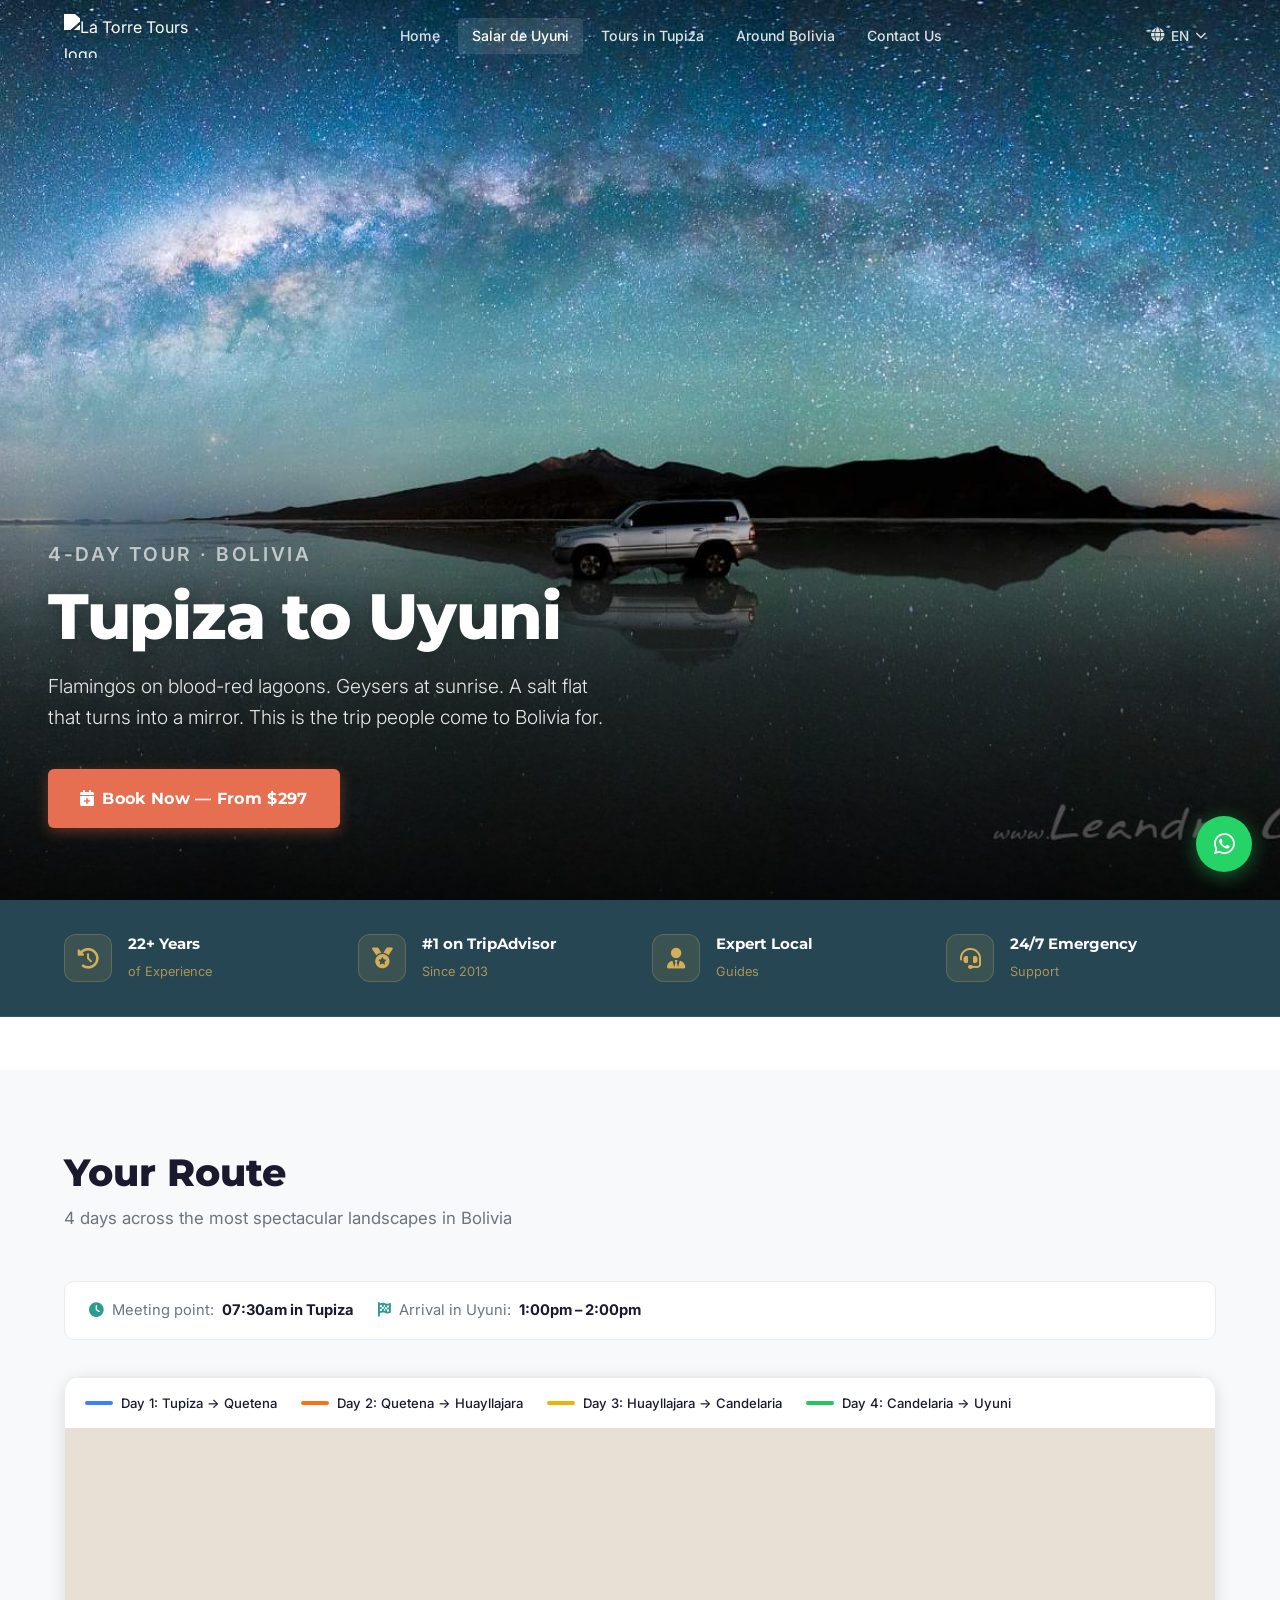
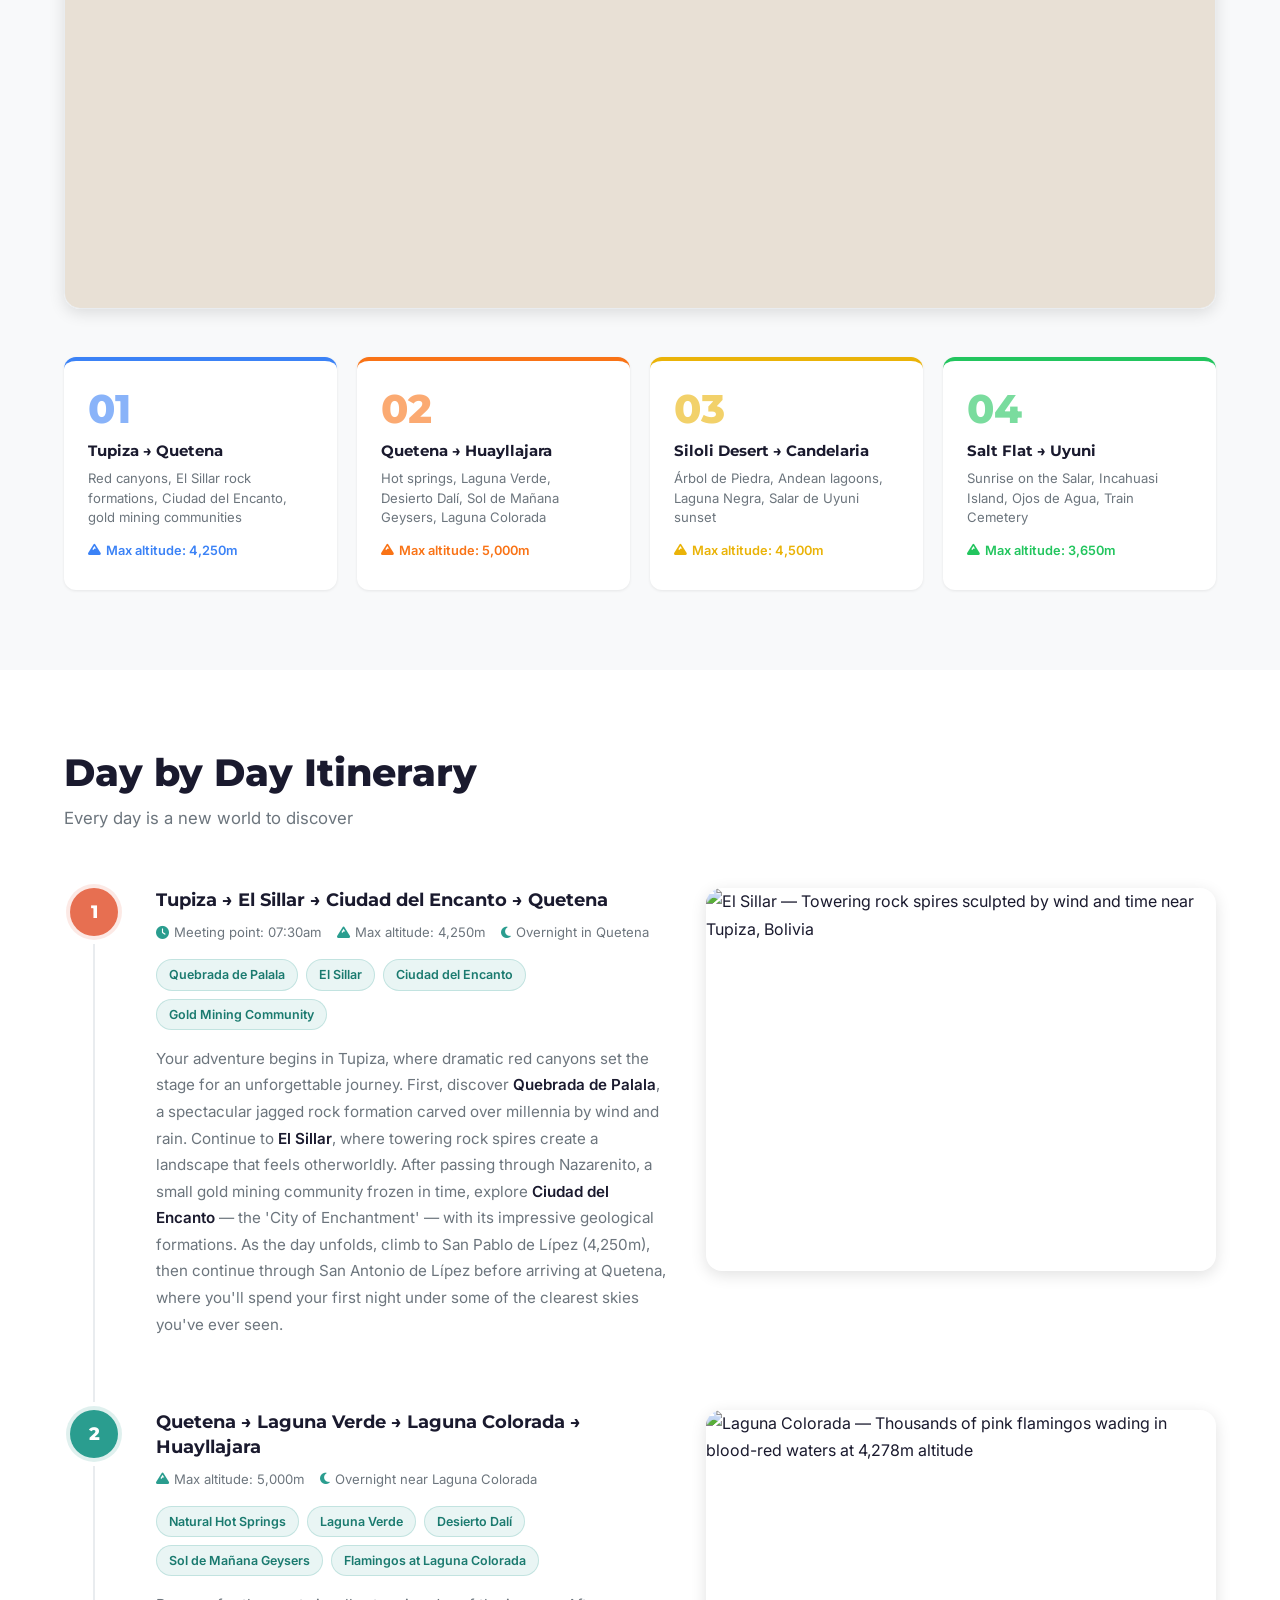
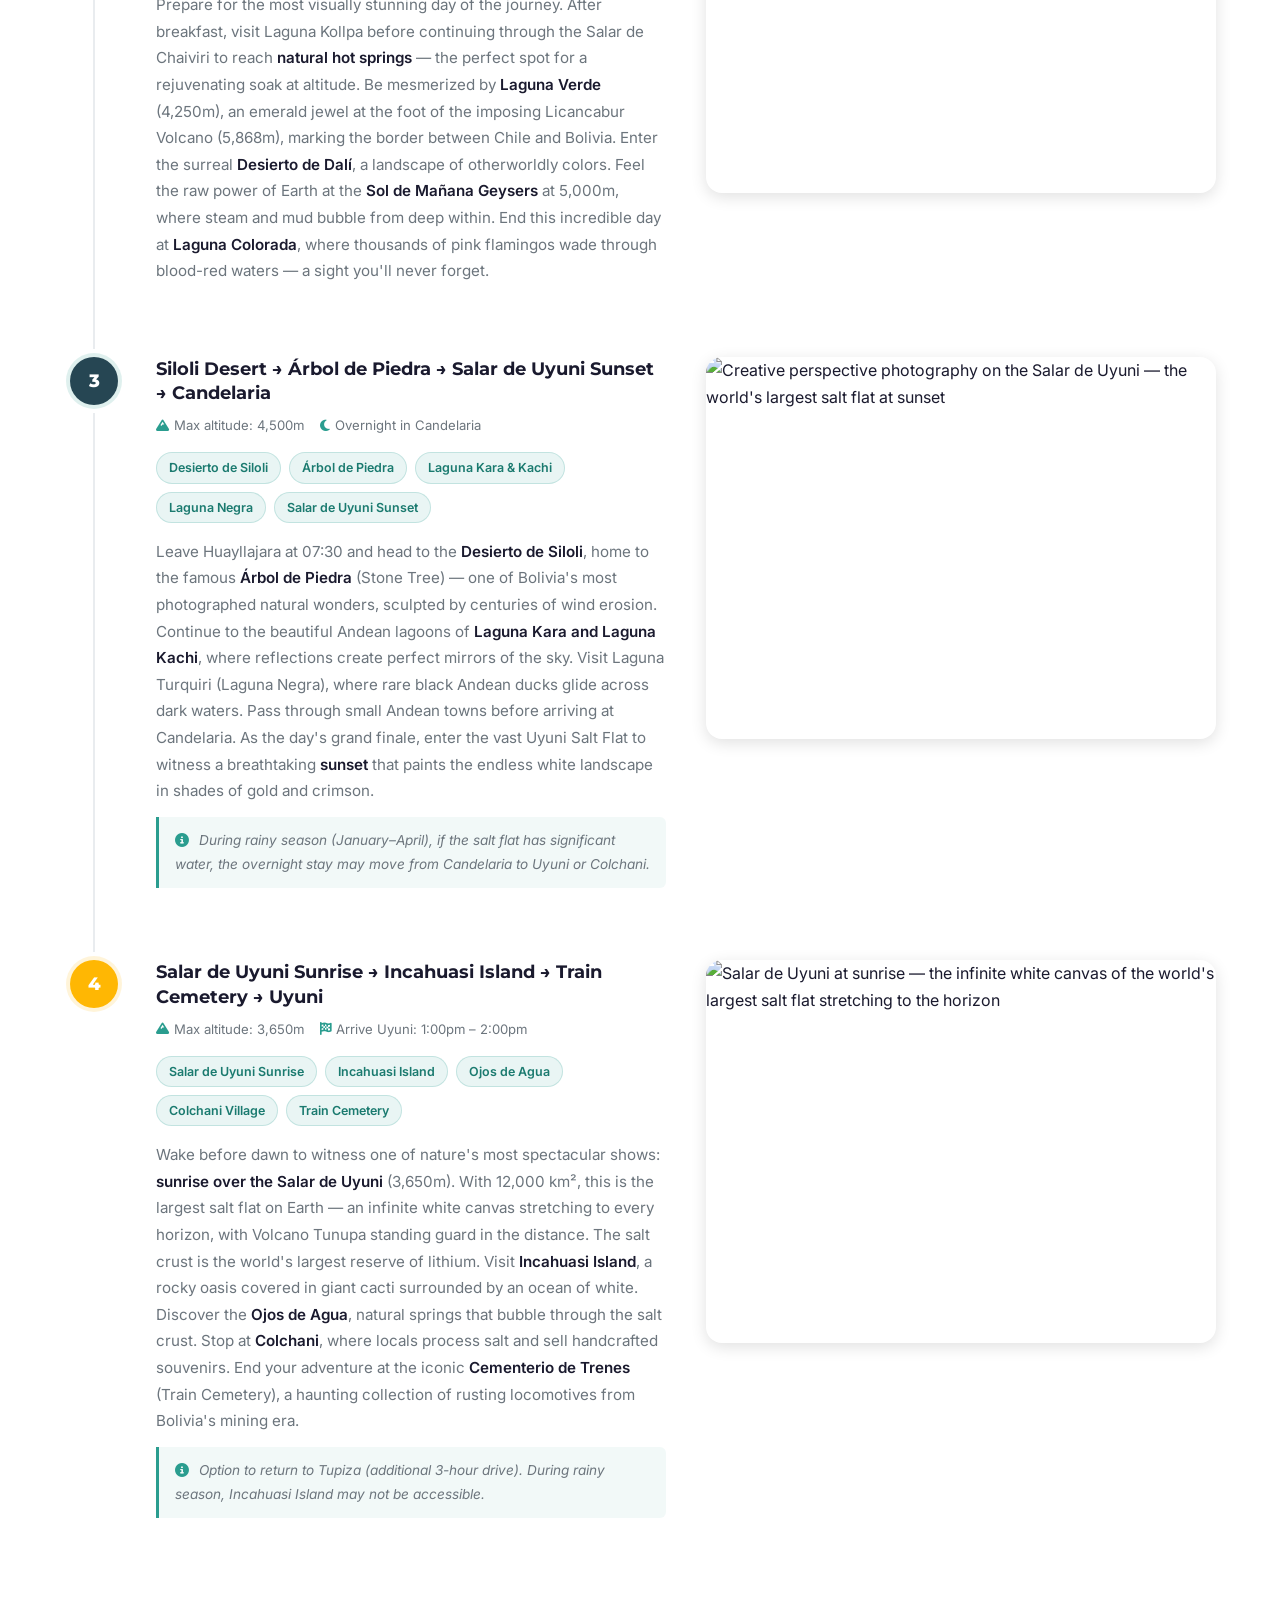
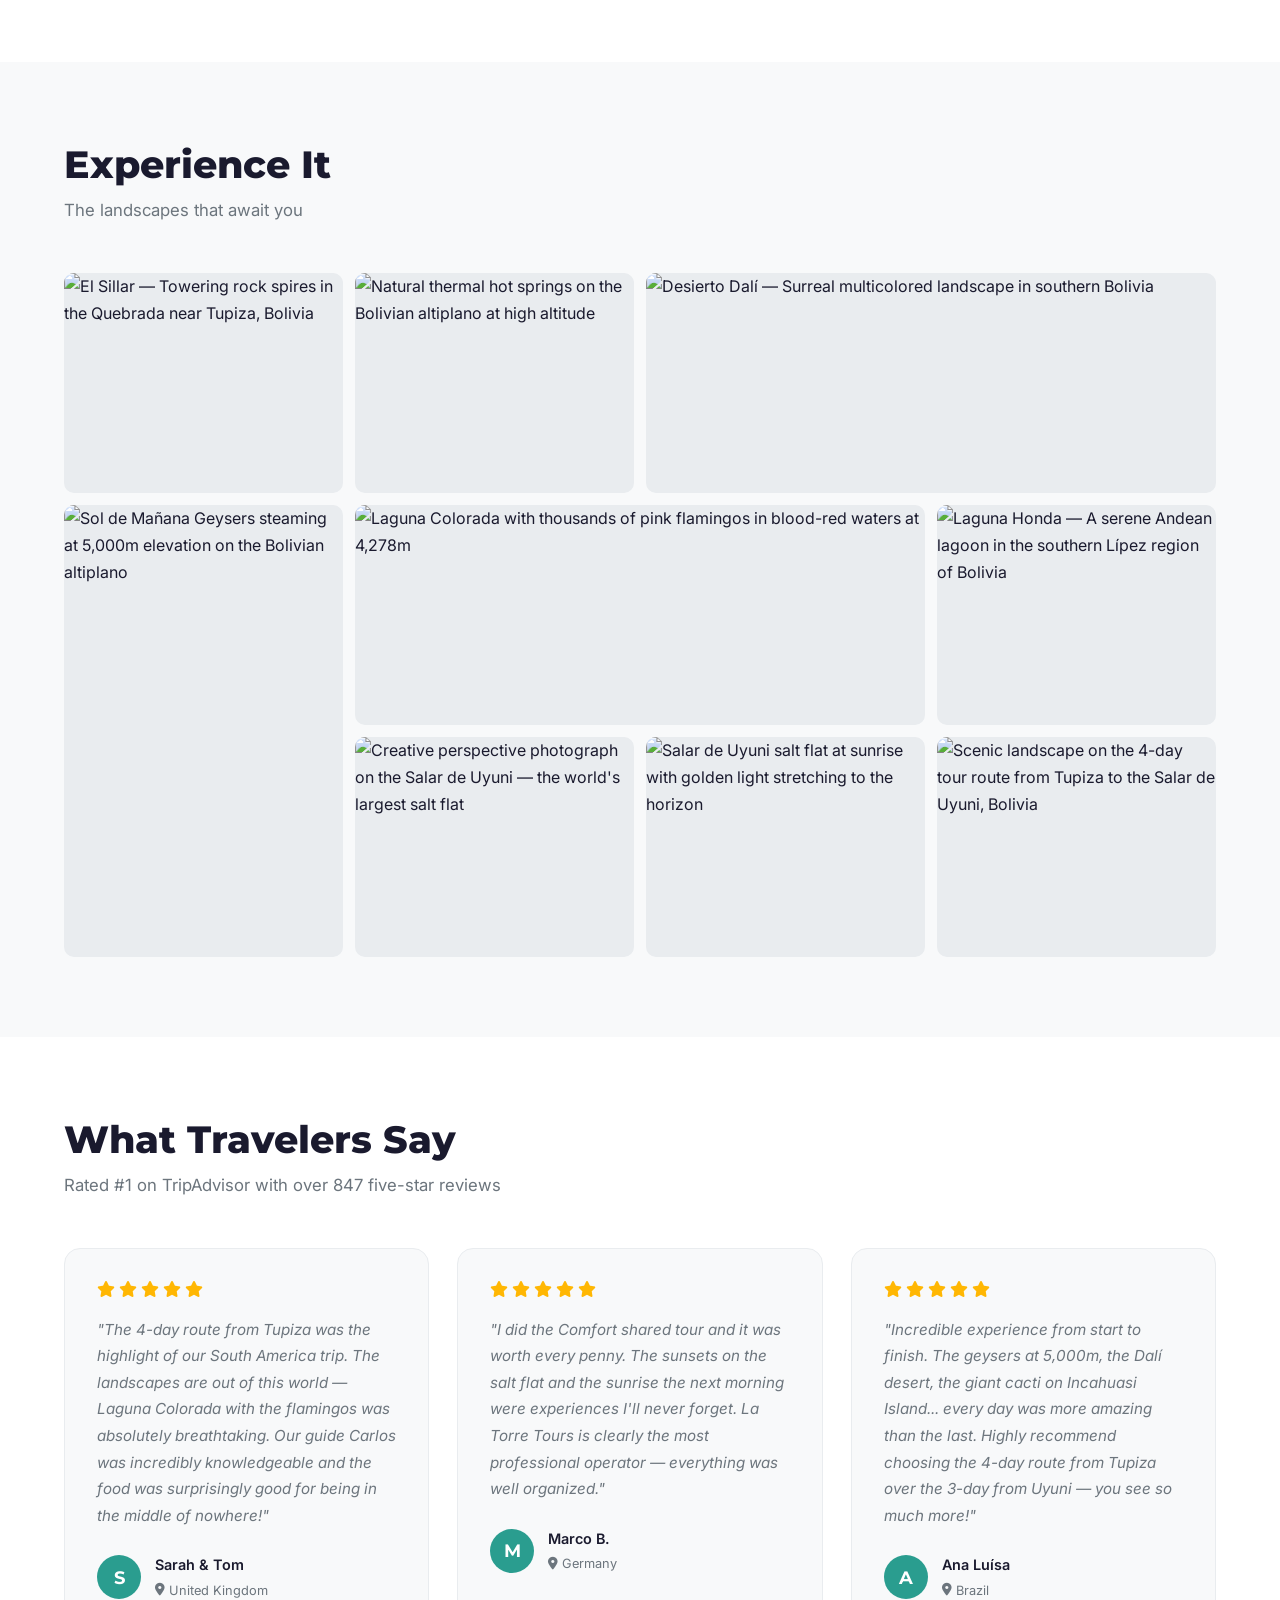
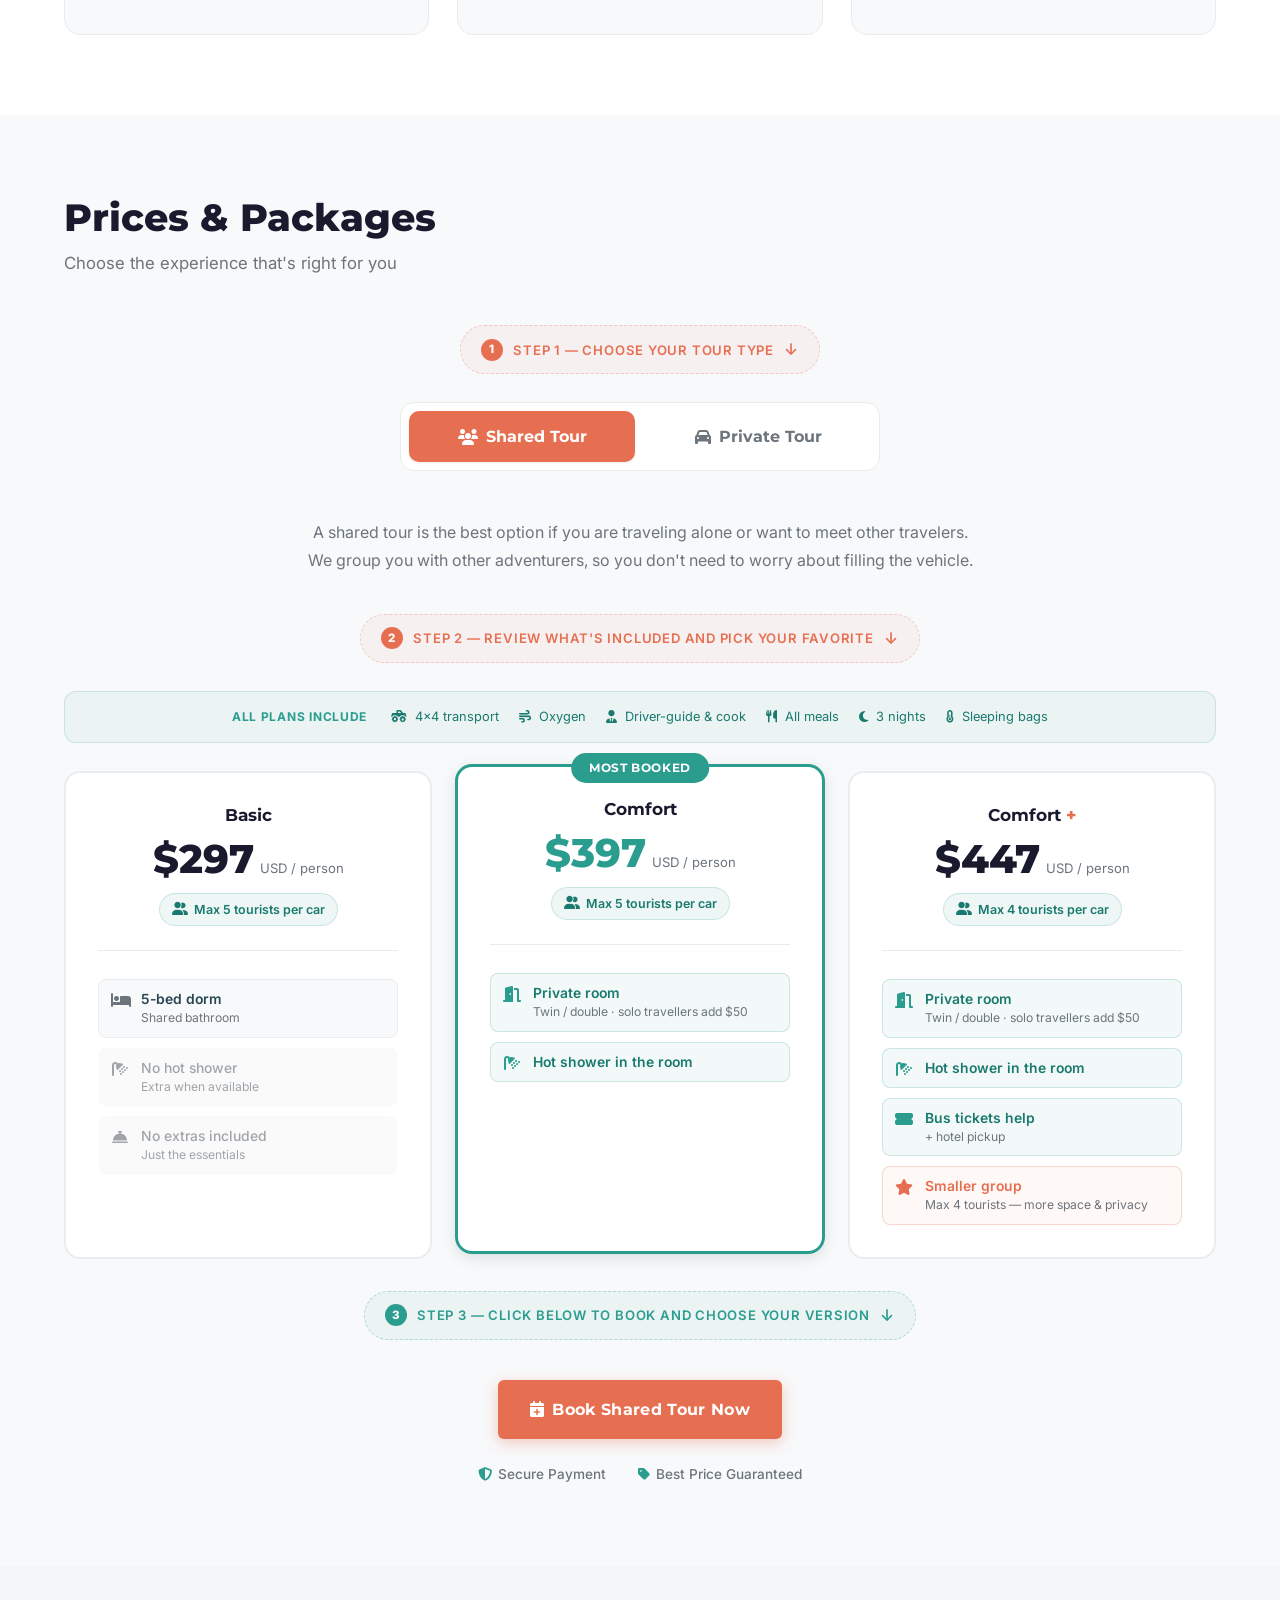
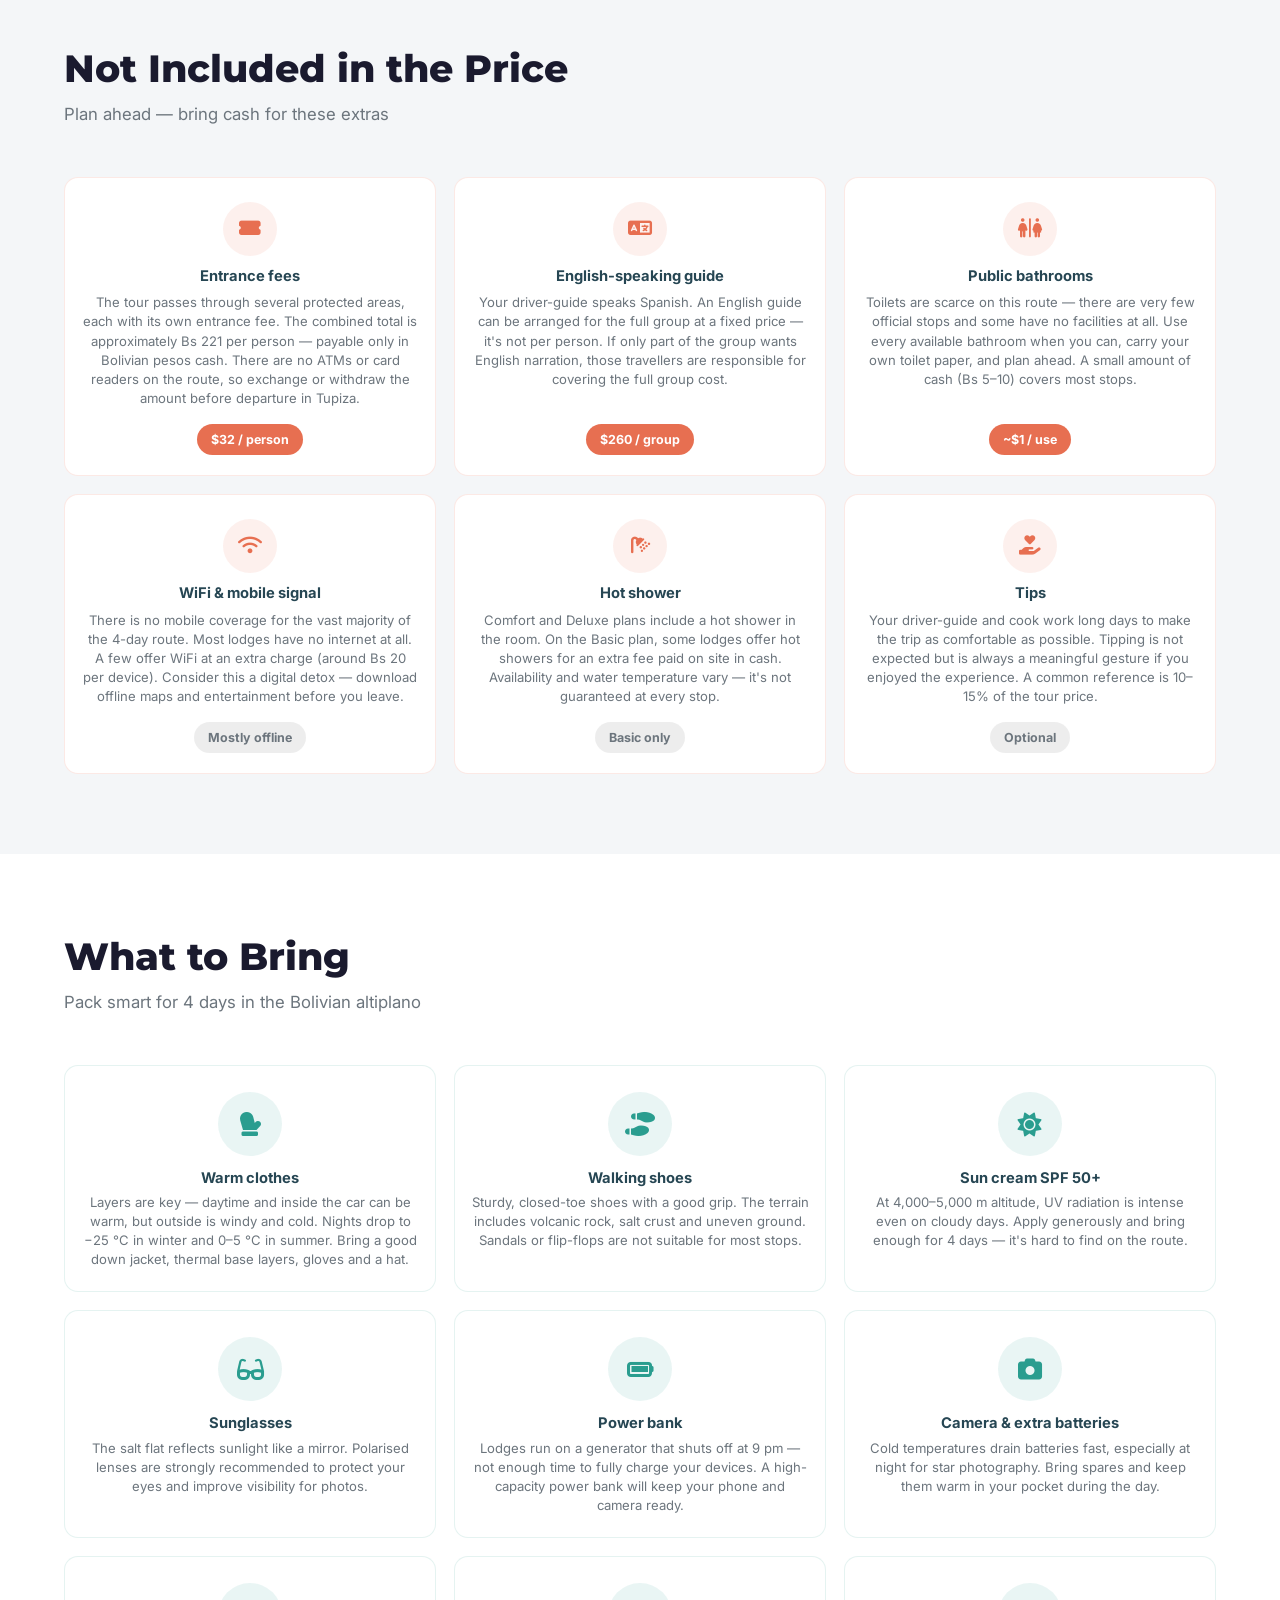
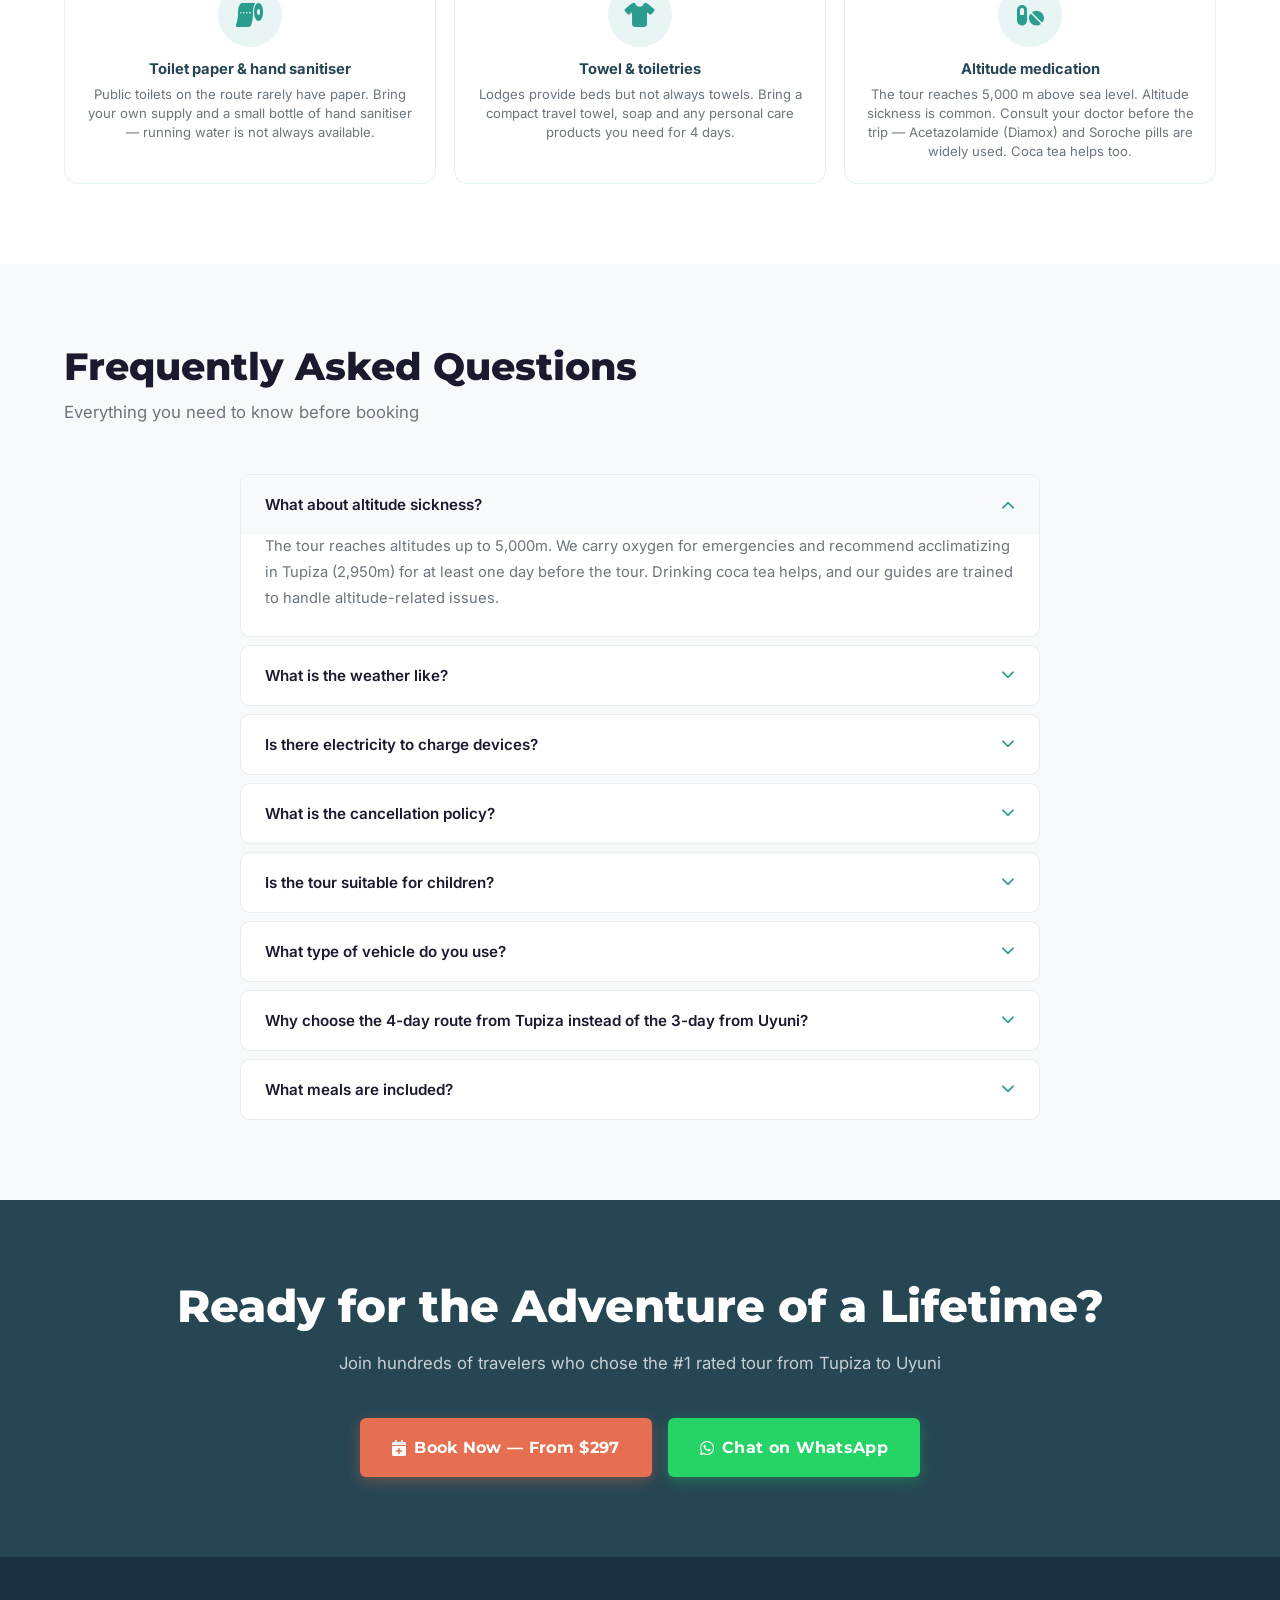
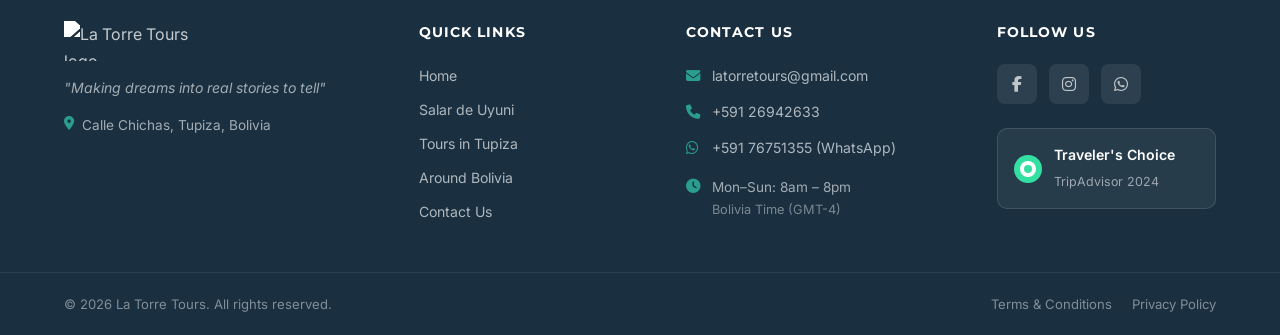
==== commit c260e2cf: "Add interactive map v1" ====
--- a/index.html
+++ b/index.html
@@ -31,6 +31,10 @@
 
   <!-- Font Awesome -->
   <link rel="stylesheet" href="https://cdnjs.cloudflare.com/ajax/libs/font-awesome/6.5.0/css/all.min.css">
+
+  <!-- Leaflet -->
+  <link rel="stylesheet" href="https://unpkg.com/leaflet@1.9.4/dist/leaflet.css" integrity="sha256-p4NxAoJBhIIN+hmNHrzRCf9tD/miZyoHS5obTRR9BMY=" crossorigin="" />
+  <script src="https://unpkg.com/leaflet@1.9.4/dist/leaflet.js" integrity="sha256-20nQCchB9co0qIjJZRGuk2/Z9VM+kNiyxNV1lvTlZBo=" crossorigin=""></script>
 
   <!-- Stylesheet -->
   <link rel="stylesheet" href="style.css">
@@ -344,8 +348,30 @@
           <span><i class="fas fa-flag-checkered" aria-hidden="true"></i> Arrival in Uyuni: <strong>1:00pm – 2:00pm</strong></span>
         </div>
 
+        <div class="route-map-container">
+          <div class="route-map-legend">
+            <div class="legend-item" data-day="1">
+              <span class="legend-line" style="background:#3B82F6"></span>
+              <span>Day 1: Tupiza → Quetena</span>
+            </div>
+            <div class="legend-item" data-day="2">
+              <span class="legend-line" style="background:#F97316"></span>
+              <span>Day 2: Quetena → Huayllajara</span>
+            </div>
+            <div class="legend-item" data-day="3">
+              <span class="legend-line" style="background:#EAB308"></span>
+              <span>Day 3: Huayllajara → Candelaria</span>
+            </div>
+            <div class="legend-item" data-day="4">
+              <span class="legend-line" style="background:#22C55E"></span>
+              <span>Day 4: Candelaria → Uyuni</span>
+            </div>
+          </div>
+          <div id="route-map"></div>
+        </div>
+
         <div class="route-grid">
-          <div class="route-day-card" style="--day-color: #E76F51">
+          <div class="route-day-card" style="--day-color: #3B82F6">
             <div class="route-day-number">01</div>
             <div class="route-day-info">
               <h3>Tupiza → Quetena</h3>
@@ -353,7 +379,7 @@
               <div class="route-day-alt"><i class="fas fa-mountain" aria-hidden="true"></i> Max altitude: 4,250m</div>
             </div>
           </div>
-          <div class="route-day-card" style="--day-color: #2A9D8F">
+          <div class="route-day-card" style="--day-color: #F97316">
             <div class="route-day-number">02</div>
             <div class="route-day-info">
               <h3>Quetena → Huayllajara</h3>
@@ -361,7 +387,7 @@
               <div class="route-day-alt"><i class="fas fa-mountain" aria-hidden="true"></i> Max altitude: 5,000m</div>
             </div>
           </div>
-          <div class="route-day-card" style="--day-color: #264653">
+          <div class="route-day-card" style="--day-color: #EAB308">
             <div class="route-day-number">03</div>
             <div class="route-day-info">
               <h3>Siloli Desert → Candelaria</h3>
@@ -369,7 +395,7 @@
               <div class="route-day-alt"><i class="fas fa-mountain" aria-hidden="true"></i> Max altitude: 4,500m</div>
             </div>
           </div>
-          <div class="route-day-card" style="--day-color: #FFB703">
+          <div class="route-day-card" style="--day-color: #22C55E">
             <div class="route-day-number">04</div>
             <div class="route-day-info">
               <h3>Salt Flat → Uyuni</h3>
--- a/style.css
+++ b/style.css
@@ -2070,3 +2070,136 @@
   a[href]::after { content: " (" attr(href) ")"; font-size: 0.8em; color: #666; }
   .gallery-grid { display: none; }
 }
+
+/* ── Route Map ──────────────────────────────────────────── */
+.route-map-container {
+  margin-bottom: 48px;
+  border-radius: 16px;
+  overflow: hidden;
+  box-shadow: var(--shadow-md);
+  border: 1px solid var(--color-border);
+}
+
+#route-map {
+  height: 480px;
+  width: 100%;
+  background: #e8e0d5;
+}
+
+.route-map-legend {
+  display: flex;
+  flex-wrap: wrap;
+  gap: 12px 24px;
+  padding: 14px 20px;
+  background: var(--color-white);
+  border-top: 1px solid var(--color-border);
+}
+
+.legend-item {
+  display: flex;
+  align-items: center;
+  gap: 8px;
+  font-size: 0.82rem;
+  font-weight: 500;
+  color: var(--color-text);
+  cursor: pointer;
+  transition: opacity 0.2s;
+}
+
+.legend-item.faded { opacity: 0.35; }
+
+.legend-line {
+  display: inline-block;
+  width: 28px;
+  height: 4px;
+  border-radius: 2px;
+  flex-shrink: 0;
+}
+
+/* Custom map markers */
+.custom-marker {
+  display: flex;
+  align-items: center;
+  justify-content: center;
+  width: 32px !important;
+  height: 32px !important;
+  border-radius: 50%;
+  font-size: 0.7rem;
+  font-weight: 700;
+  color: #fff;
+  border: 2px solid rgba(255,255,255,0.9);
+  box-shadow: 0 2px 6px rgba(0,0,0,0.3);
+  margin-left: -16px !important;
+  margin-top: -16px !important;
+}
+
+.marker-day1 { background: #3B82F6; }
+.marker-day2 { background: #F97316; }
+.marker-day3 { background: #EAB308; }
+.marker-day4 { background: #22C55E; }
+
+.marker-start {
+  background: var(--color-accent);
+  width: 36px !important;
+  height: 36px !important;
+  margin-left: -18px !important;
+  margin-top: -18px !important;
+  font-size: 0.75rem;
+}
+
+.marker-end {
+  background: var(--color-primary);
+  width: 36px !important;
+  height: 36px !important;
+  margin-left: -18px !important;
+  margin-top: -18px !important;
+  font-size: 0.75rem;
+}
+
+.marker-overnight {
+  background: var(--color-dark);
+  width: 28px !important;
+  height: 28px !important;
+  margin-left: -14px !important;
+  margin-top: -14px !important;
+  font-size: 0.65rem;
+}
+
+/* Leaflet popup overrides */
+.map-popup .leaflet-popup-content-wrapper {
+  border-radius: 10px;
+  box-shadow: var(--shadow-md);
+  padding: 0;
+}
+.map-popup .leaflet-popup-content {
+  margin: 0;
+  font-family: var(--font-body);
+}
+.popup-inner {
+  padding: 14px 16px;
+}
+.popup-day {
+  font-size: 0.7rem;
+  font-weight: 700;
+  letter-spacing: .08em;
+  text-transform: uppercase;
+  opacity: 0.6;
+  margin-bottom: 2px;
+}
+.popup-name {
+  font-size: 0.95rem;
+  font-weight: 700;
+  color: var(--color-text);
+  margin-bottom: 4px;
+}
+.popup-desc {
+  font-size: 0.8rem;
+  color: var(--color-text-muted);
+  line-height: 1.4;
+}
+
+@media (max-width: 768px) {
+  #route-map { height: 320px; }
+  .route-map-legend { gap: 8px 16px; padding: 12px 16px; }
+  .legend-item { font-size: 0.75rem; }
+}
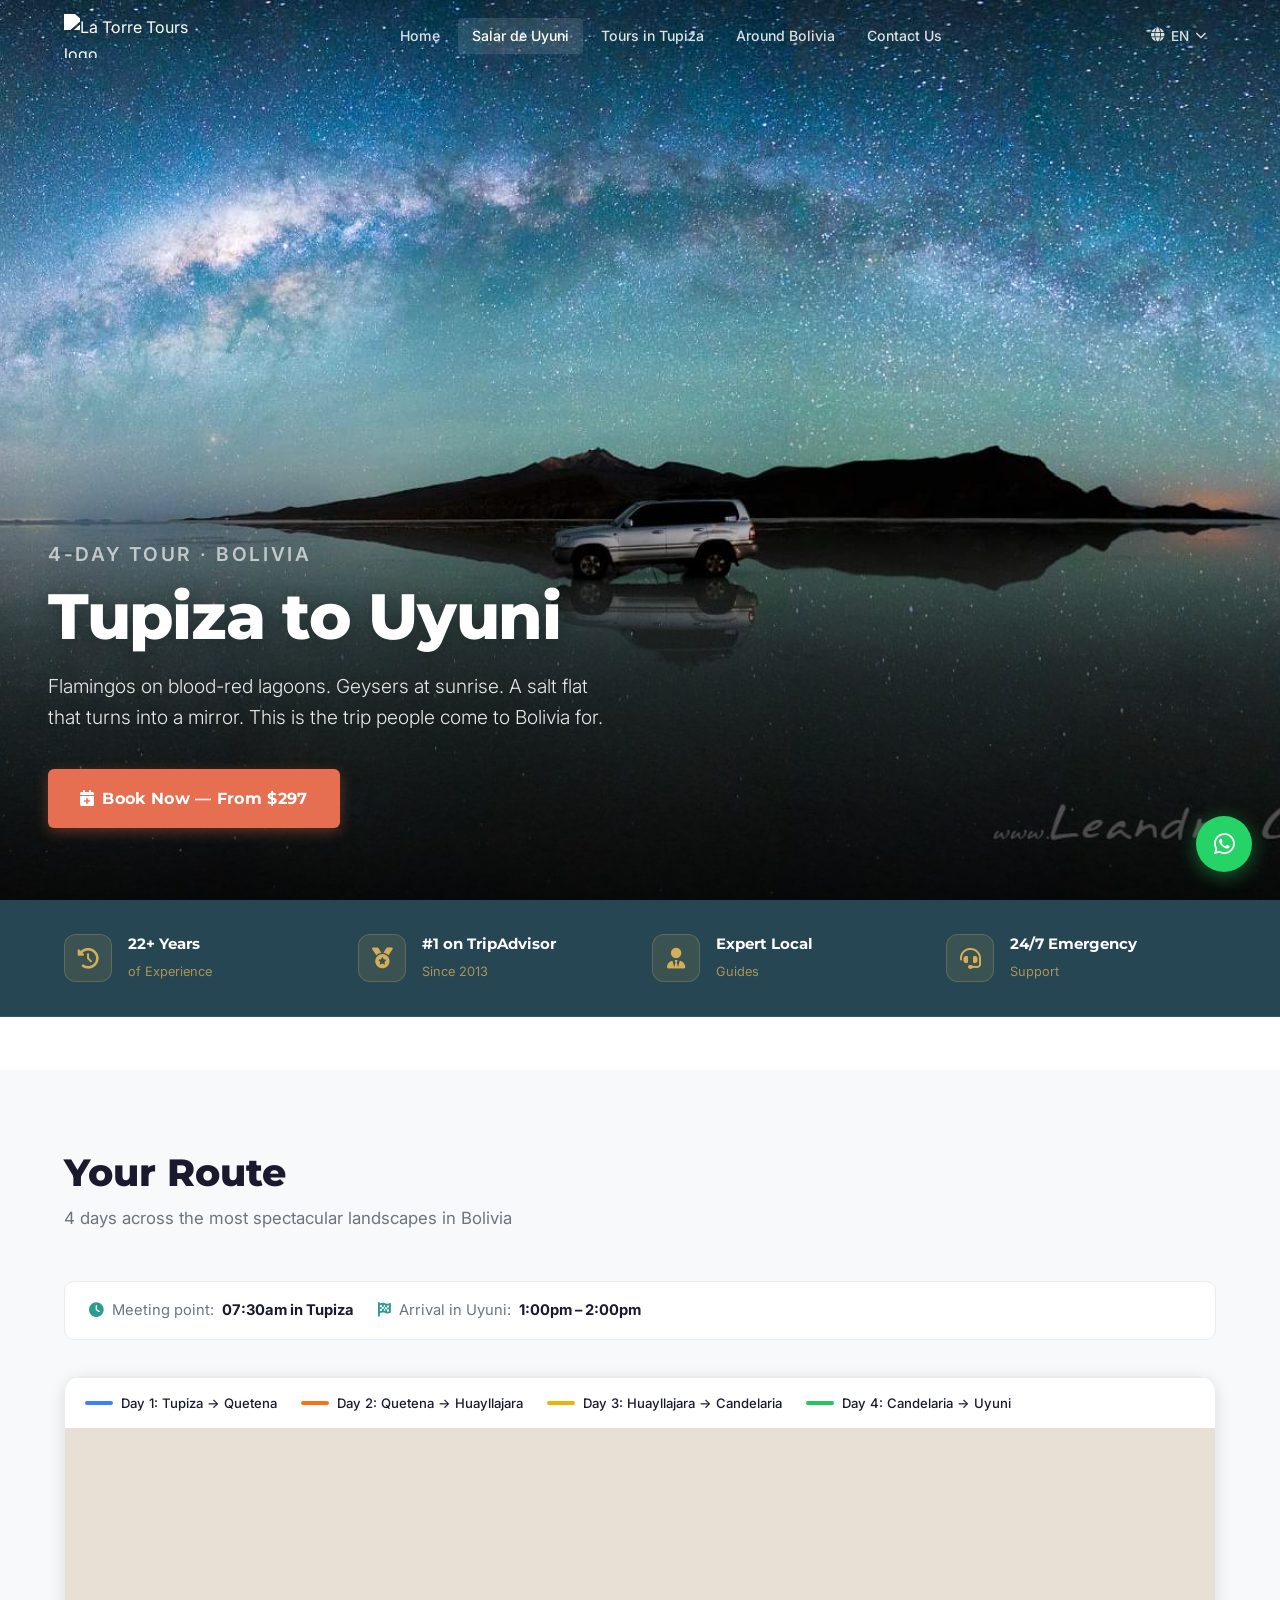
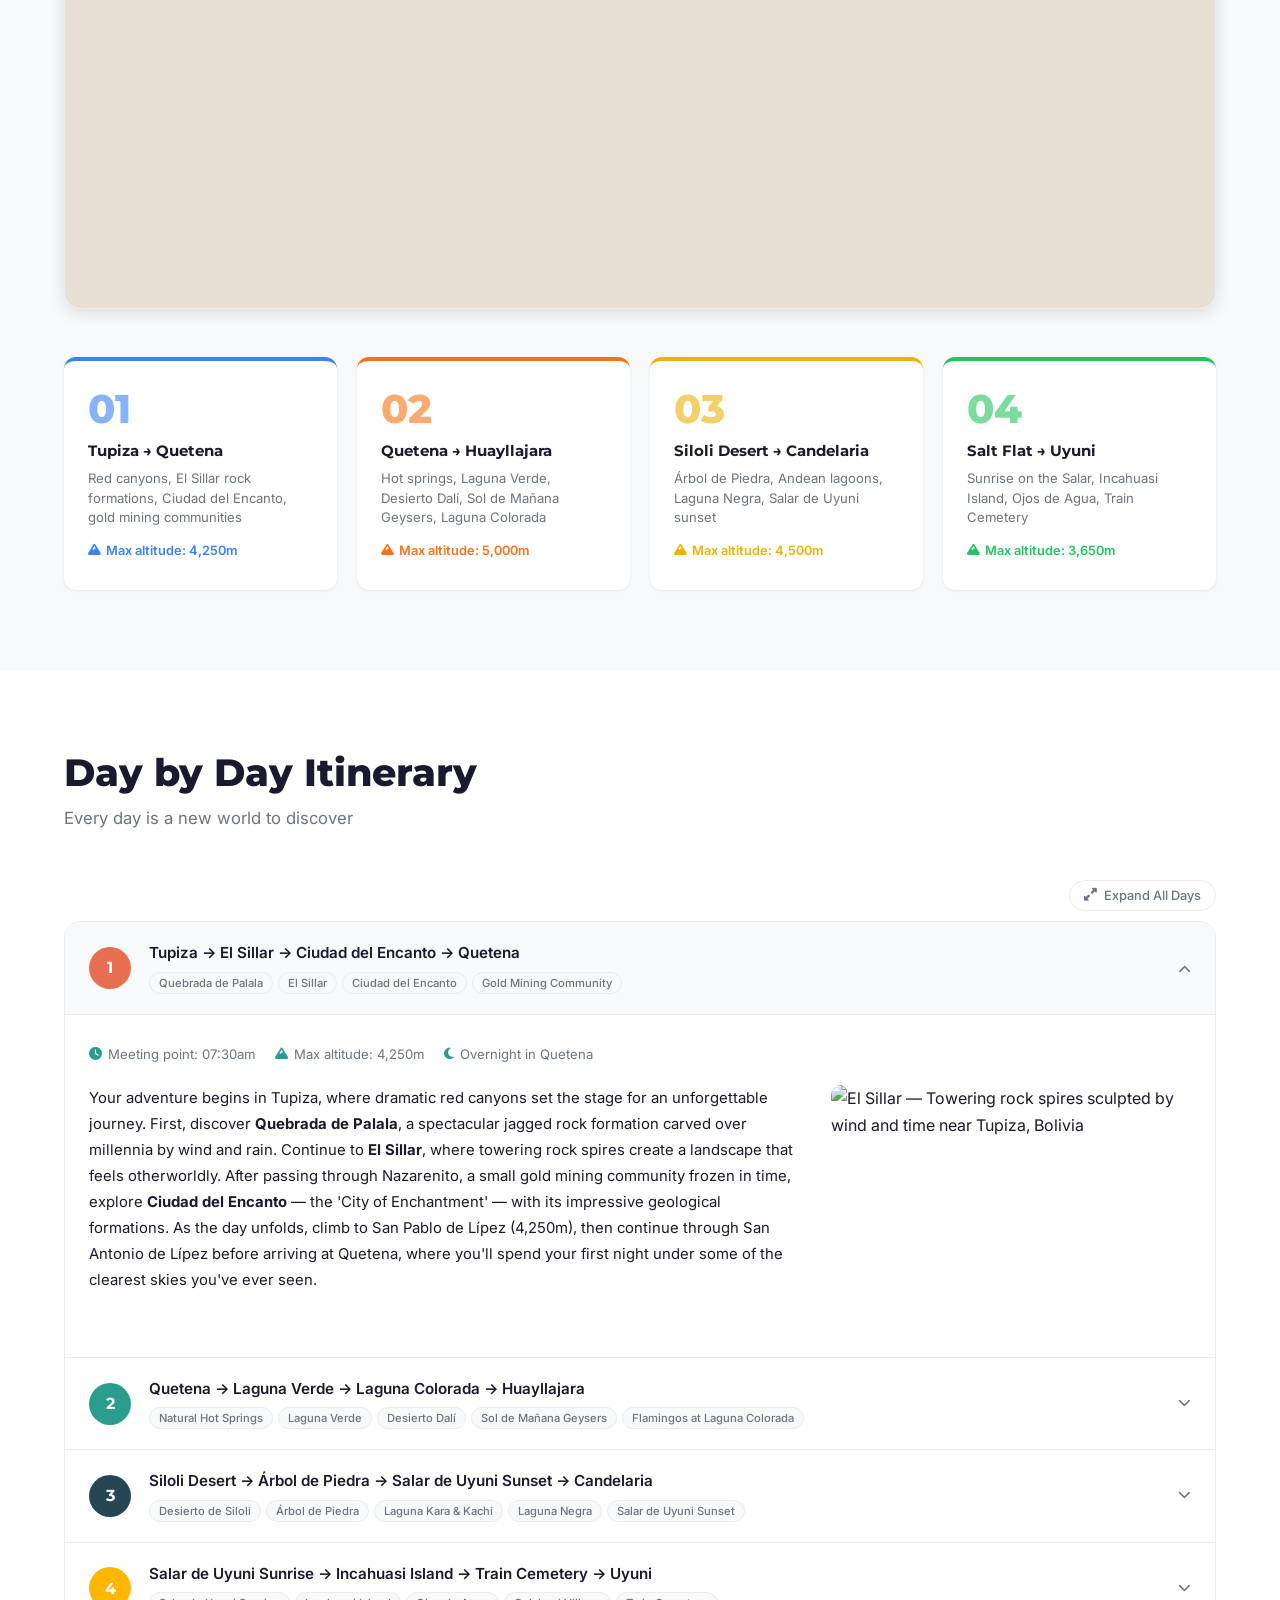
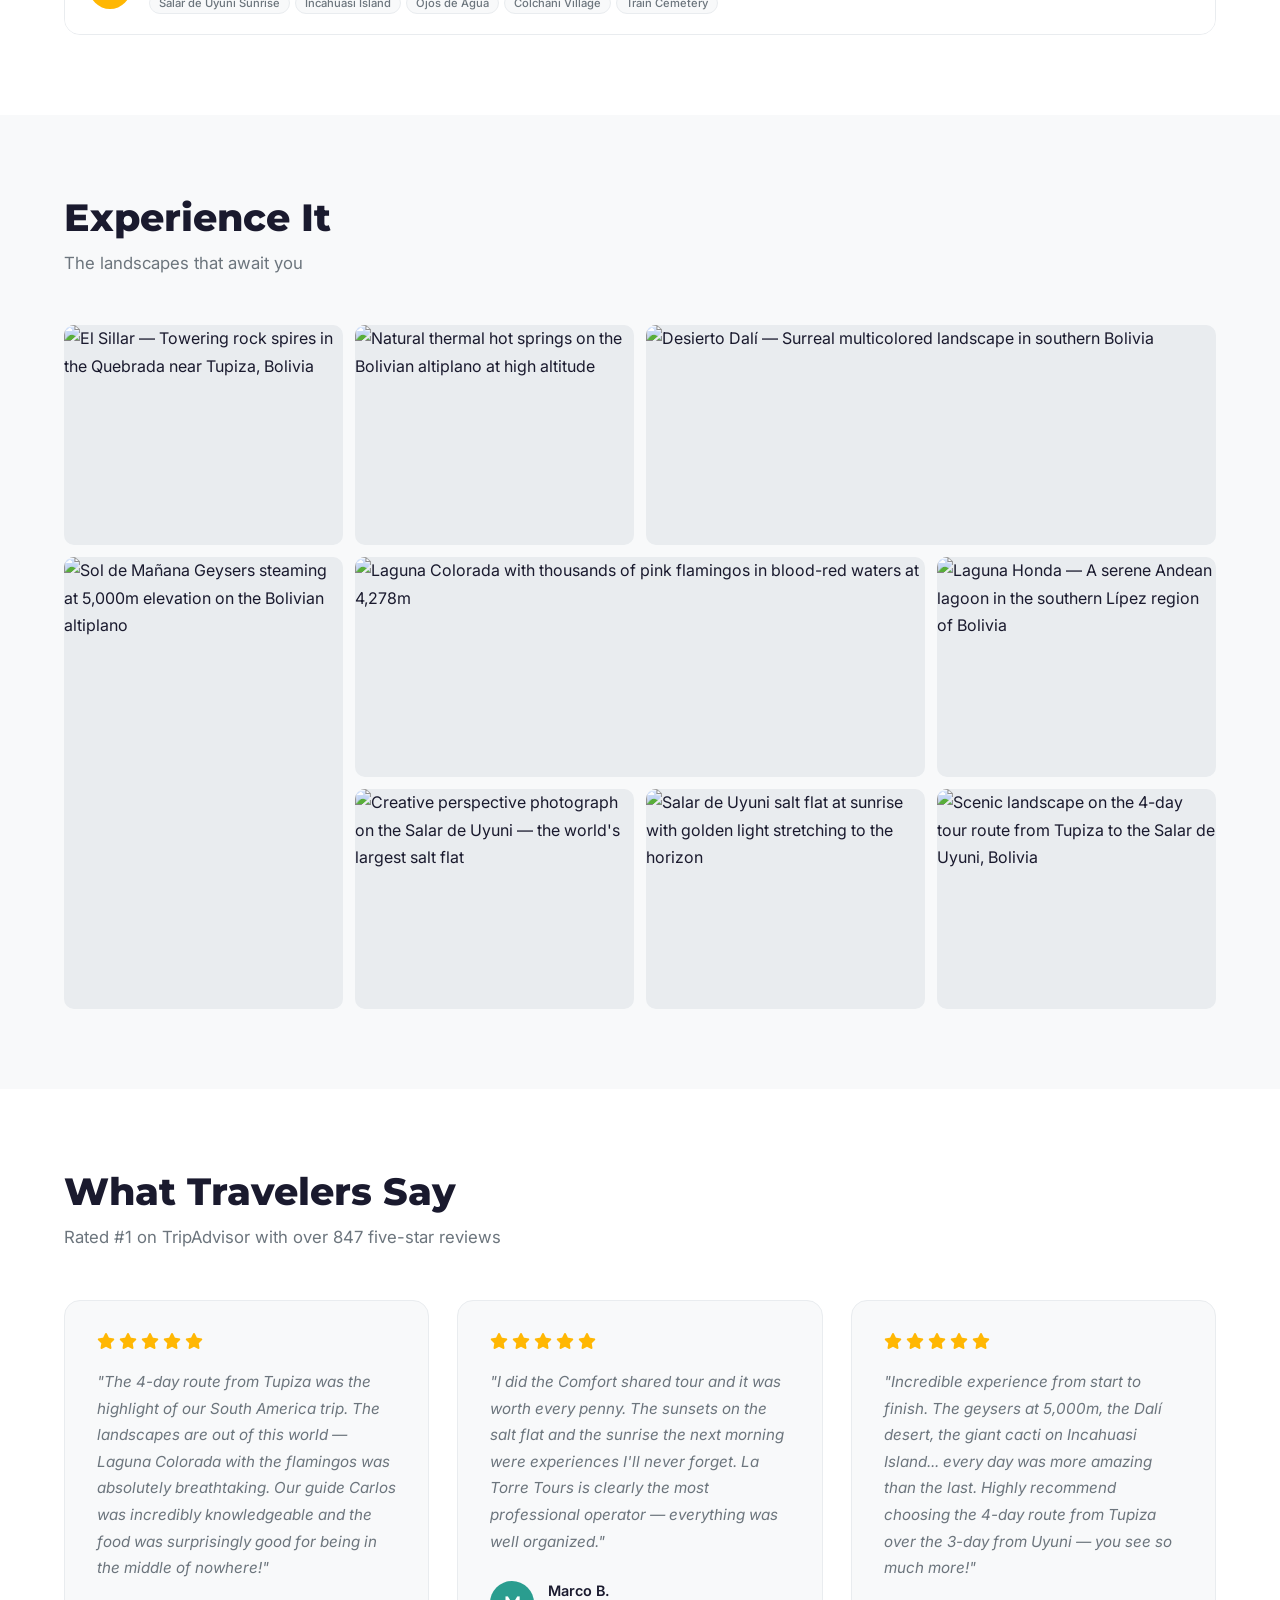
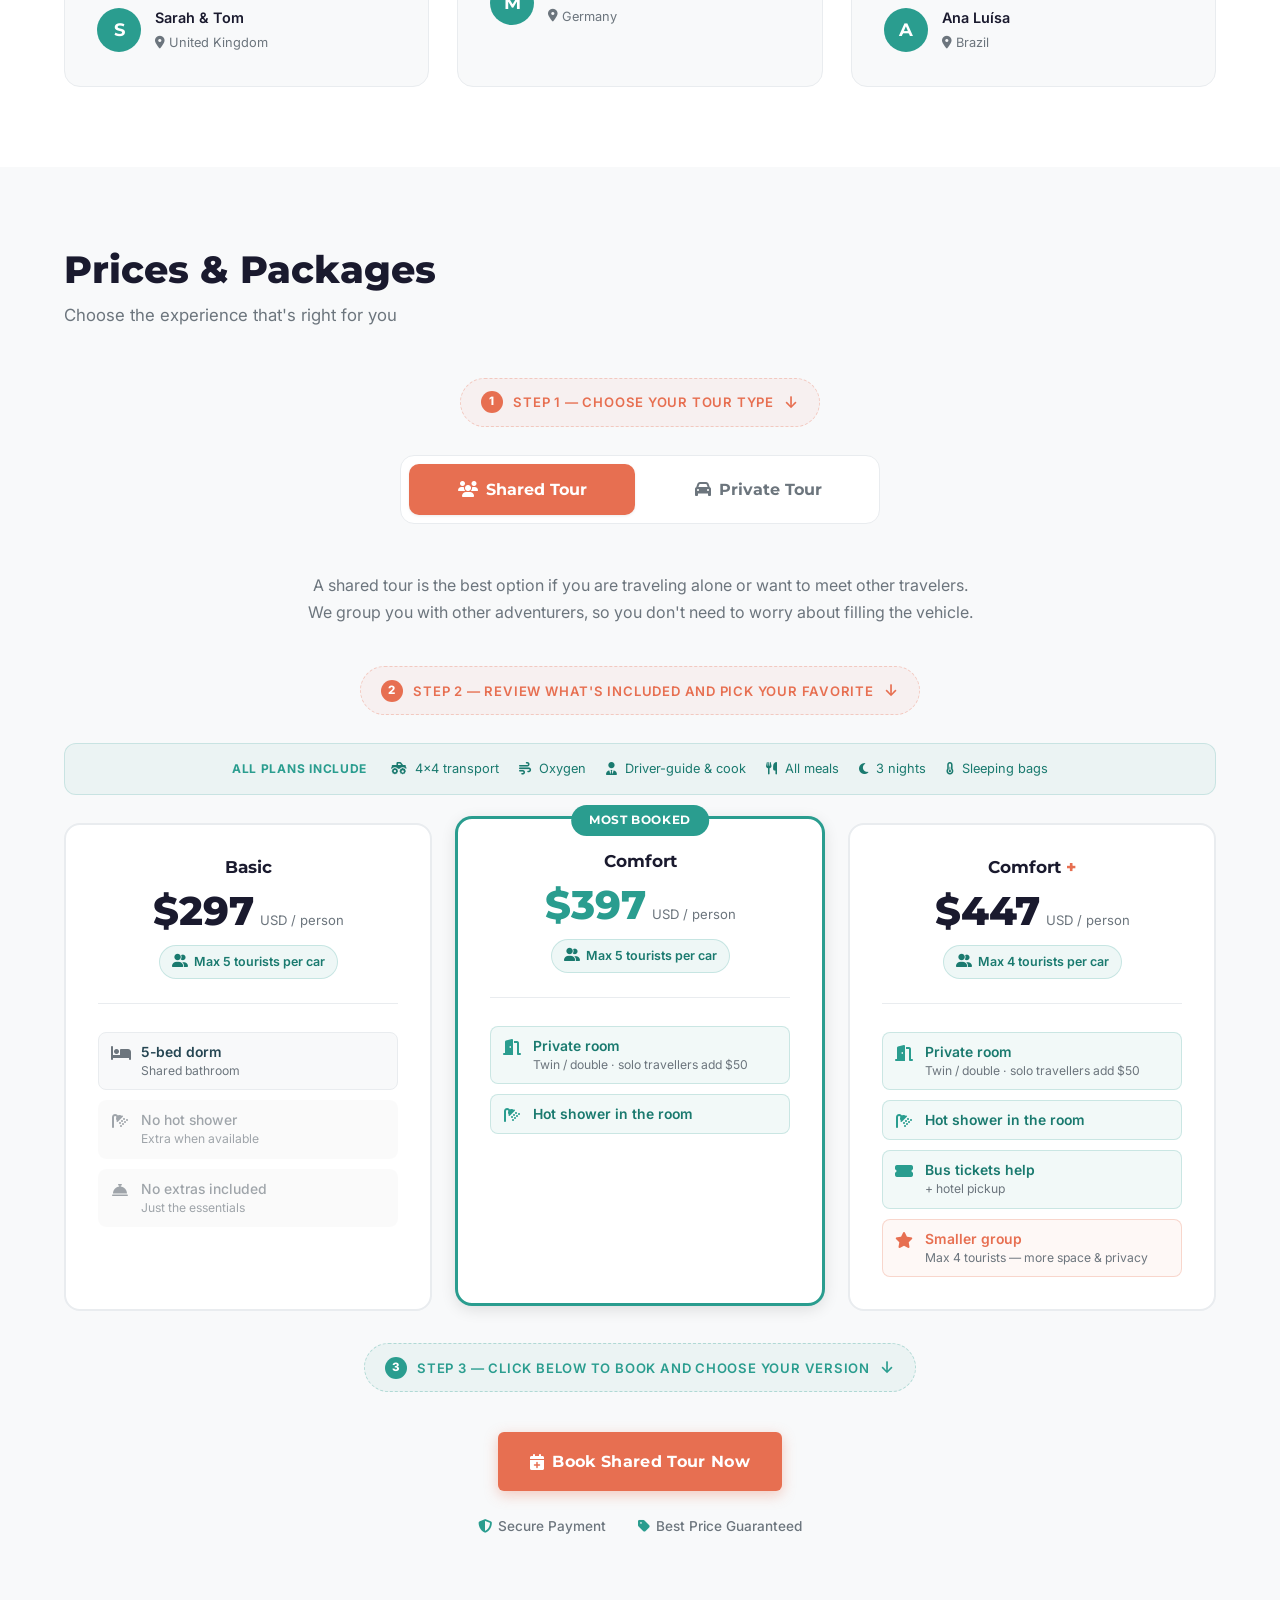
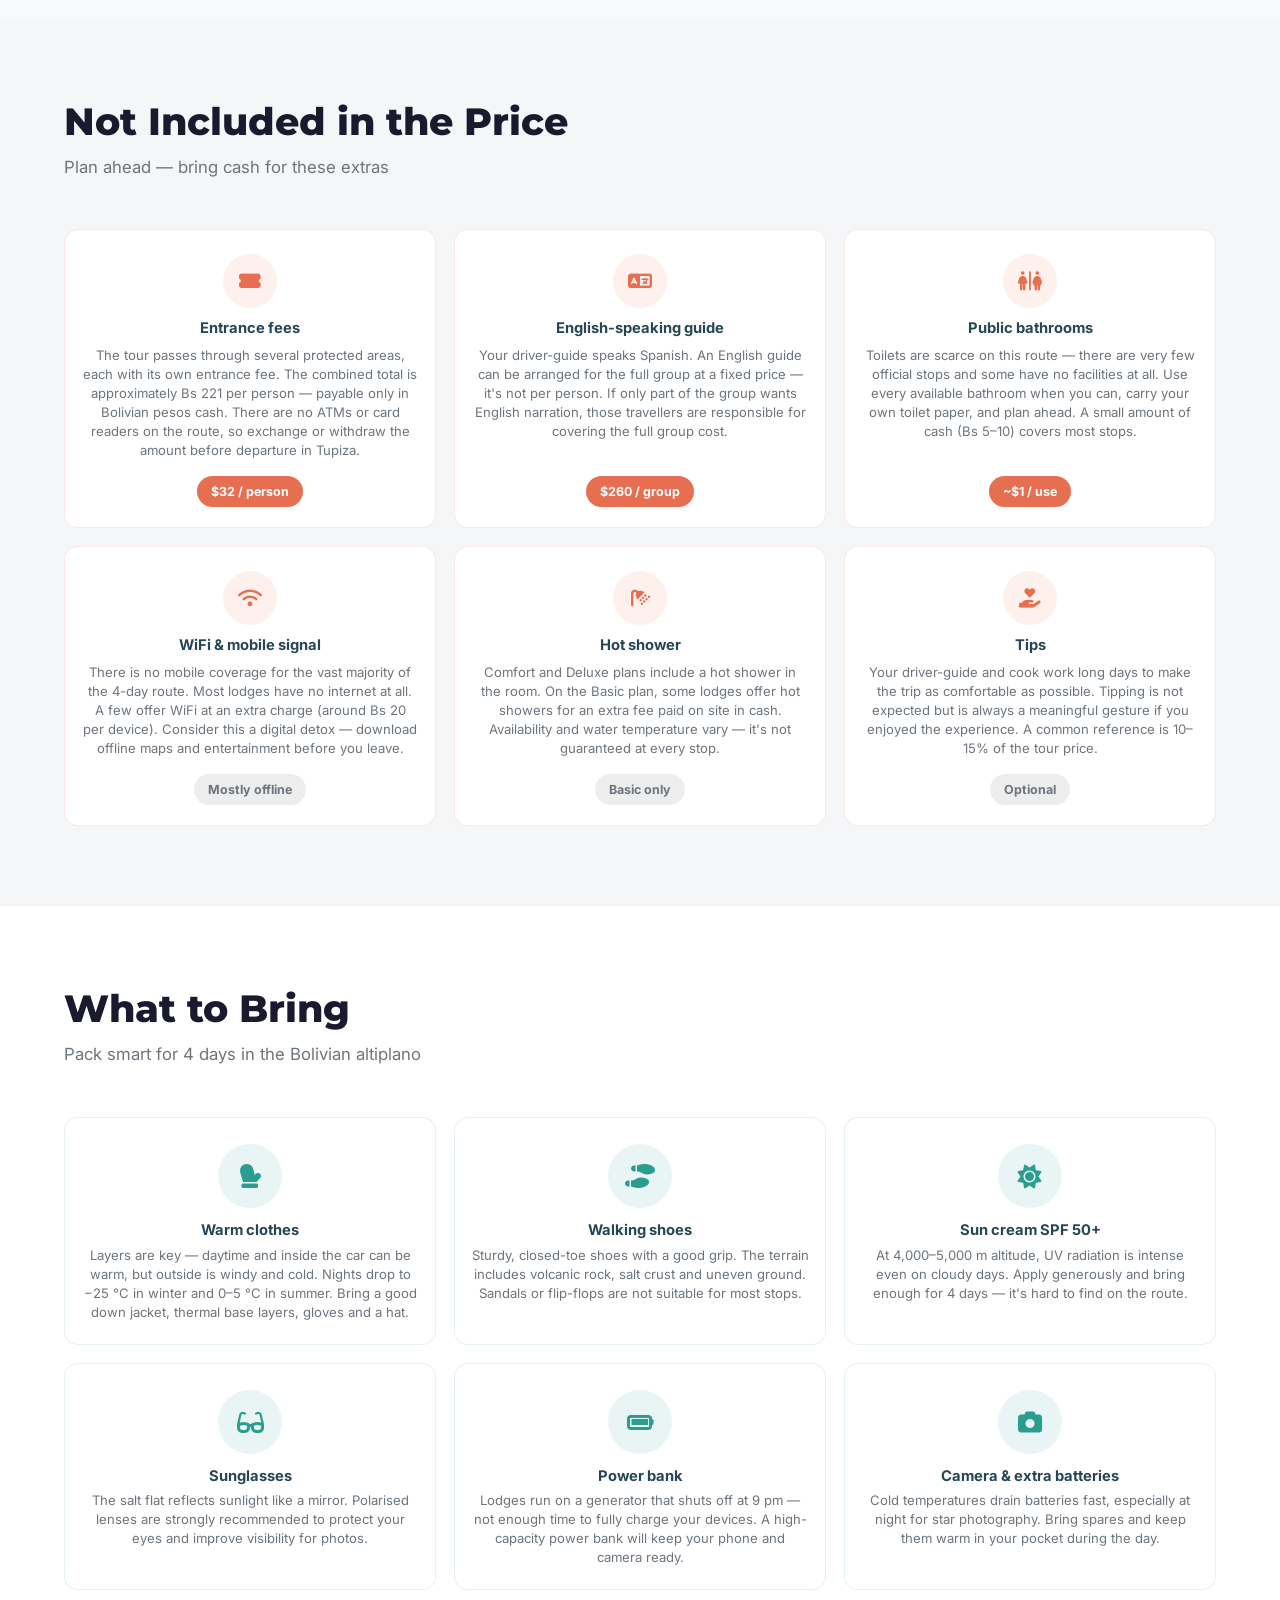
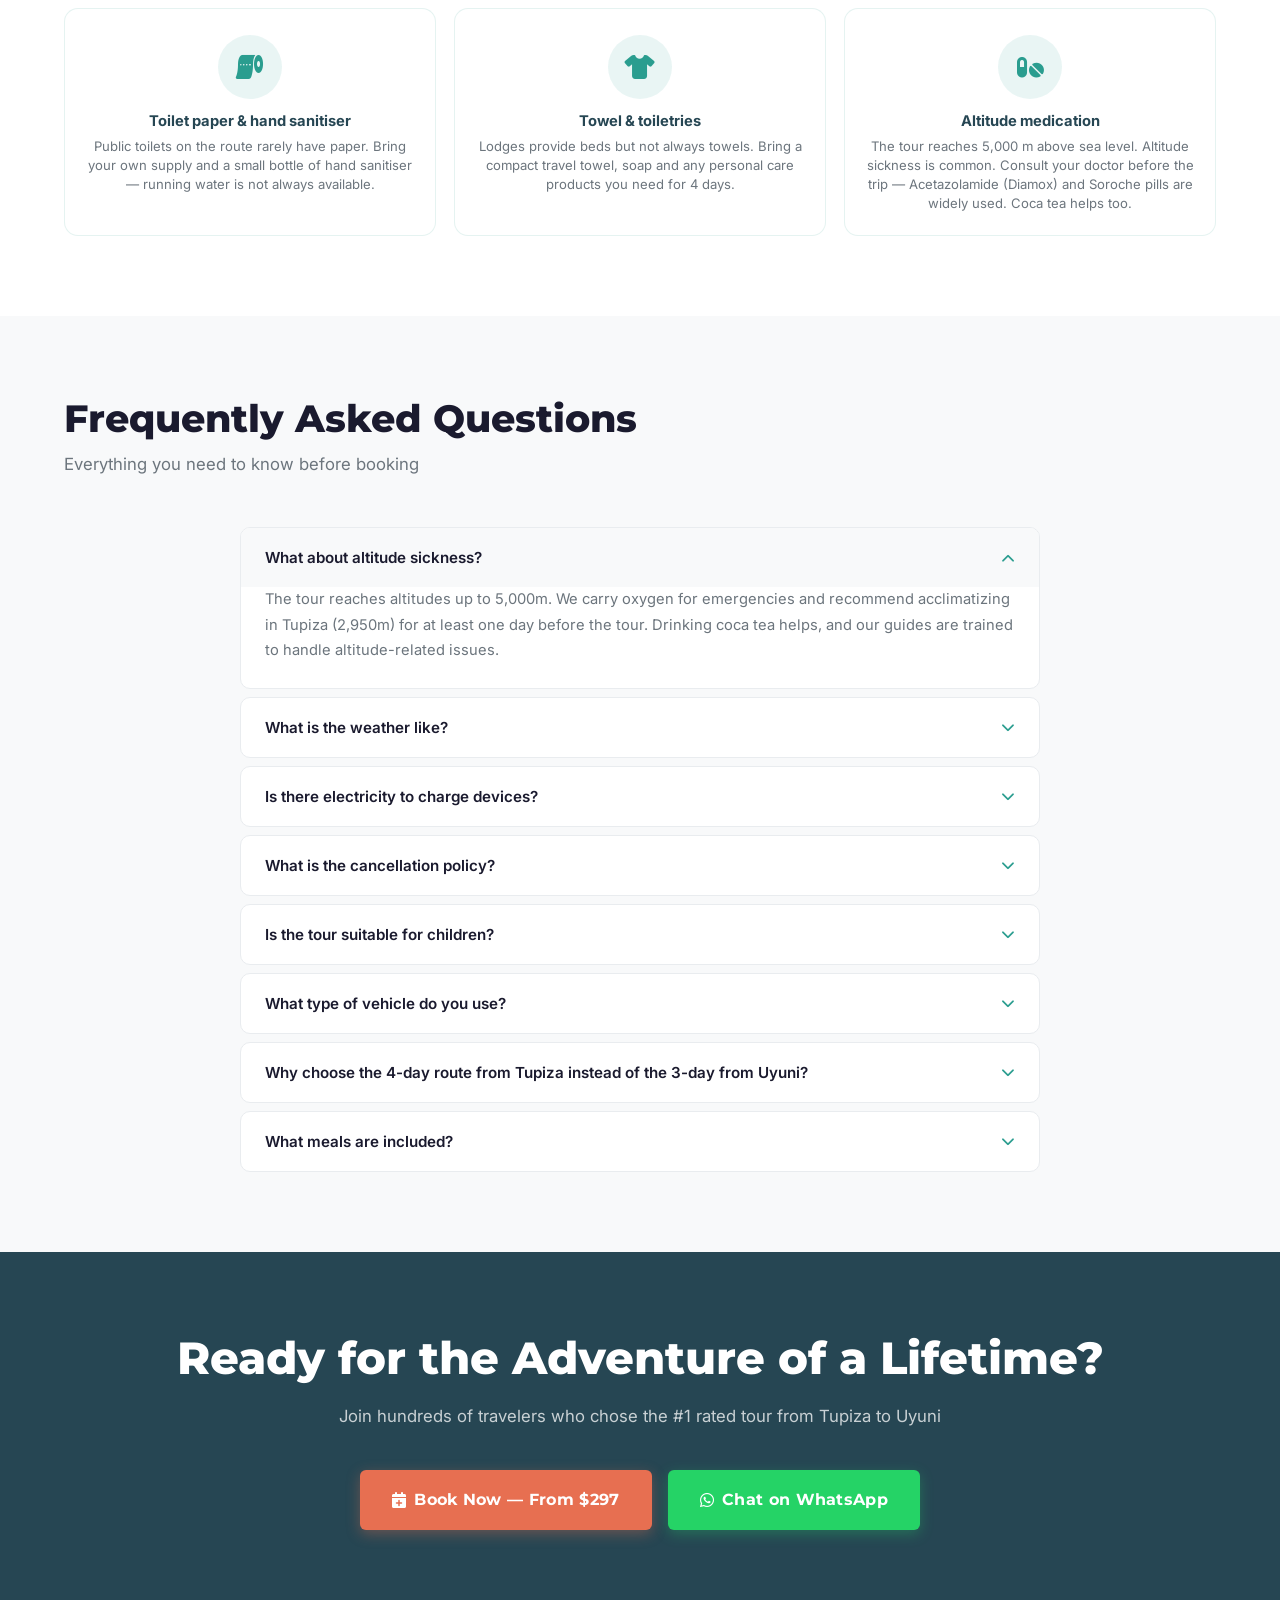
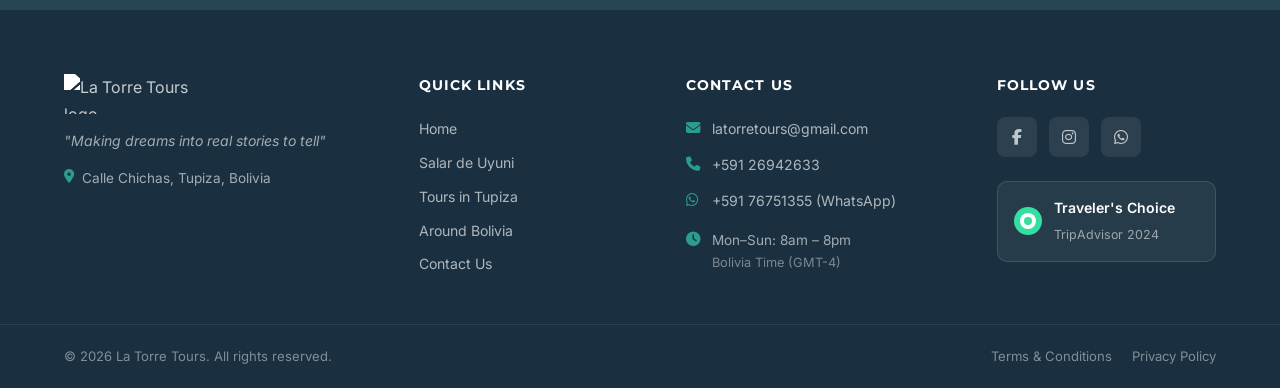
==== commit 2308ccef: "day by day acordion" ====
--- a/index.html
+++ b/index.html
@@ -415,133 +415,149 @@
         <h2>Day by Day Itinerary</h2>
         <p class="section-subtitle">Every day is a new world to discover</p>
 
-        <div class="itinerary-timeline">
+        <div class="itinerary-accordion-header">
+          <button class="itinerary-expand-all" id="itineraryExpandAll" data-expanded="false">
+            <i class="fas fa-expand-alt" aria-hidden="true"></i>
+            <span>Expand All Days</span>
+          </button>
+        </div>
+
+        <div class="itinerary-accordion">
 
           <!-- DAY 1 -->
-          <article class="itinerary-day" data-day="1">
-            <div class="day-marker">
-              <div class="day-circle">1</div>
-              <div class="day-line" aria-hidden="true"></div>
-            </div>
-            <div class="day-body">
-              <div class="day-content">
-                <header class="day-header">
-                  <h3>Tupiza → El Sillar → Ciudad del Encanto → Quetena</h3>
-                  <div class="day-meta">
-                    <span><i class="fas fa-clock" aria-hidden="true"></i> Meeting point: 07:30am</span>
-                    <span><i class="fas fa-mountain" aria-hidden="true"></i> Max altitude: 4,250m</span>
-                    <span><i class="fas fa-moon" aria-hidden="true"></i> Overnight in Quetena</span>
-                  </div>
-                </header>
-                <div class="day-highlights" aria-label="Day 1 highlights">
-                  <span class="highlight-chip">Quebrada de Palala</span>
-                  <span class="highlight-chip">El Sillar</span>
-                  <span class="highlight-chip">Ciudad del Encanto</span>
-                  <span class="highlight-chip">Gold Mining Community</span>
-                </div>
-                <p>Your adventure begins in Tupiza, where dramatic red canyons set the stage for an unforgettable journey. First, discover <strong>Quebrada de Palala</strong>, a spectacular jagged rock formation carved over millennia by wind and rain. Continue to <strong>El Sillar</strong>, where towering rock spires create a landscape that feels otherworldly. After passing through Nazarenito, a small gold mining community frozen in time, explore <strong>Ciudad del Encanto</strong> — the 'City of Enchantment' — with its impressive geological formations. As the day unfolds, climb to San Pablo de Lípez (4,250m), then continue through San Antonio de Lípez before arriving at Quetena, where you'll spend your first night under some of the clearest skies you've ever seen.</p>
-              </div>
-              <div class="day-image">
-                <img src="https://latorretours-tupiza.com/wp-content/uploads/2023/04/el_sillar-639.webp"
-                     alt="El Sillar — Towering rock spires sculpted by wind and time near Tupiza, Bolivia"
-                     loading="lazy">
+          <article class="iday" data-day="1">
+            <button class="iday-trigger" aria-expanded="true">
+              <div class="iday-circle">1</div>
+              <div class="iday-trigger-info">
+                <span class="iday-title">Tupiza → El Sillar → Ciudad del Encanto → Quetena</span>
+                <div class="iday-chips">
+                  <span>Quebrada de Palala</span>
+                  <span>El Sillar</span>
+                  <span>Ciudad del Encanto</span>
+                  <span>Gold Mining Community</span>
+                </div>
+              </div>
+              <i class="fas fa-chevron-down iday-chevron" aria-hidden="true"></i>
+            </button>
+            <div class="iday-panel">
+              <div class="iday-meta">
+                <span><i class="fas fa-clock" aria-hidden="true"></i> Meeting point: 07:30am</span>
+                <span><i class="fas fa-mountain" aria-hidden="true"></i> Max altitude: 4,250m</span>
+                <span><i class="fas fa-moon" aria-hidden="true"></i> Overnight in Quetena</span>
+              </div>
+              <div class="iday-body">
+                <div class="iday-text">
+                  <p>Your adventure begins in Tupiza, where dramatic red canyons set the stage for an unforgettable journey. First, discover <strong>Quebrada de Palala</strong>, a spectacular jagged rock formation carved over millennia by wind and rain. Continue to <strong>El Sillar</strong>, where towering rock spires create a landscape that feels otherworldly. After passing through Nazarenito, a small gold mining community frozen in time, explore <strong>Ciudad del Encanto</strong> — the 'City of Enchantment' — with its impressive geological formations. As the day unfolds, climb to San Pablo de Lípez (4,250m), then continue through San Antonio de Lípez before arriving at Quetena, where you'll spend your first night under some of the clearest skies you've ever seen.</p>
+                </div>
+                <div class="iday-image">
+                  <img src="https://latorretours-tupiza.com/wp-content/uploads/2023/04/el_sillar-639.webp"
+                       alt="El Sillar — Towering rock spires sculpted by wind and time near Tupiza, Bolivia"
+                       loading="lazy">
+                </div>
               </div>
             </div>
           </article>
 
           <!-- DAY 2 -->
-          <article class="itinerary-day reverse" data-day="2">
-            <div class="day-marker">
-              <div class="day-circle">2</div>
-              <div class="day-line" aria-hidden="true"></div>
-            </div>
-            <div class="day-body">
-              <div class="day-image">
-                <img src="https://latorretours-tupiza.com/wp-content/uploads/2023/04/laguna_colorada_2-639.webp"
-                     alt="Laguna Colorada — Thousands of pink flamingos wading in blood-red waters at 4,278m altitude"
-                     loading="lazy">
-              </div>
-              <div class="day-content">
-                <header class="day-header">
-                  <h3>Quetena → Laguna Verde → Laguna Colorada → Huayllajara</h3>
-                  <div class="day-meta">
-                    <span><i class="fas fa-mountain" aria-hidden="true"></i> Max altitude: 5,000m</span>
-                    <span><i class="fas fa-moon" aria-hidden="true"></i> Overnight near Laguna Colorada</span>
-                  </div>
-                </header>
-                <div class="day-highlights" aria-label="Day 2 highlights">
-                  <span class="highlight-chip">Natural Hot Springs</span>
-                  <span class="highlight-chip">Laguna Verde</span>
-                  <span class="highlight-chip">Desierto Dalí</span>
-                  <span class="highlight-chip">Sol de Mañana Geysers</span>
-                  <span class="highlight-chip">Flamingos at Laguna Colorada</span>
-                </div>
-                <p>Prepare for the most visually stunning day of the journey. After breakfast, visit Laguna Kollpa before continuing through the Salar de Chaiviri to reach <strong>natural hot springs</strong> — the perfect spot for a rejuvenating soak at altitude. Be mesmerized by <strong>Laguna Verde</strong> (4,250m), an emerald jewel at the foot of the imposing Licancabur Volcano (5,868m), marking the border between Chile and Bolivia. Enter the surreal <strong>Desierto de Dalí</strong>, a landscape of otherworldly colors. Feel the raw power of Earth at the <strong>Sol de Mañana Geysers</strong> at 5,000m, where steam and mud bubble from deep within. End this incredible day at <strong>Laguna Colorada</strong>, where thousands of pink flamingos wade through blood-red waters — a sight you'll never forget.</p>
+          <article class="iday" data-day="2">
+            <button class="iday-trigger" aria-expanded="false">
+              <div class="iday-circle">2</div>
+              <div class="iday-trigger-info">
+                <span class="iday-title">Quetena → Laguna Verde → Laguna Colorada → Huayllajara</span>
+                <div class="iday-chips">
+                  <span>Natural Hot Springs</span>
+                  <span>Laguna Verde</span>
+                  <span>Desierto Dalí</span>
+                  <span>Sol de Mañana Geysers</span>
+                  <span>Flamingos at Laguna Colorada</span>
+                </div>
+              </div>
+              <i class="fas fa-chevron-down iday-chevron" aria-hidden="true"></i>
+            </button>
+            <div class="iday-panel" hidden>
+              <div class="iday-meta">
+                <span><i class="fas fa-mountain" aria-hidden="true"></i> Max altitude: 5,000m</span>
+                <span><i class="fas fa-moon" aria-hidden="true"></i> Overnight near Laguna Colorada</span>
+              </div>
+              <div class="iday-body">
+                <div class="iday-text">
+                  <p>Prepare for the most visually stunning day of the journey. After breakfast, visit Laguna Kollpa before continuing through the Salar de Chaiviri to reach <strong>natural hot springs</strong> — the perfect spot for a rejuvenating soak at altitude. Be mesmerized by <strong>Laguna Verde</strong> (4,250m), an emerald jewel at the foot of the imposing Licancabur Volcano (5,868m), marking the border between Chile and Bolivia. Enter the surreal <strong>Desierto de Dalí</strong>, a landscape of otherworldly colors. Feel the raw power of Earth at the <strong>Sol de Mañana Geysers</strong> at 5,000m, where steam and mud bubble from deep within. End this incredible day at <strong>Laguna Colorada</strong>, where thousands of pink flamingos wade through blood-red waters — a sight you'll never forget.</p>
+                </div>
+                <div class="iday-image">
+                  <img src="https://latorretours-tupiza.com/wp-content/uploads/2023/04/laguna_colorada_2-639.webp"
+                       alt="Laguna Colorada — Thousands of pink flamingos wading in blood-red waters at 4,278m altitude"
+                       loading="lazy">
+                </div>
               </div>
             </div>
           </article>
 
           <!-- DAY 3 -->
-          <article class="itinerary-day" data-day="3">
-            <div class="day-marker">
-              <div class="day-circle">3</div>
-              <div class="day-line" aria-hidden="true"></div>
-            </div>
-            <div class="day-body">
-              <div class="day-content">
-                <header class="day-header">
-                  <h3>Siloli Desert → Árbol de Piedra → Salar de Uyuni Sunset → Candelaria</h3>
-                  <div class="day-meta">
-                    <span><i class="fas fa-mountain" aria-hidden="true"></i> Max altitude: 4,500m</span>
-                    <span><i class="fas fa-moon" aria-hidden="true"></i> Overnight in Candelaria</span>
-                  </div>
-                </header>
-                <div class="day-highlights" aria-label="Day 3 highlights">
-                  <span class="highlight-chip">Desierto de Siloli</span>
-                  <span class="highlight-chip">Árbol de Piedra</span>
-                  <span class="highlight-chip">Laguna Kara &amp; Kachi</span>
-                  <span class="highlight-chip">Laguna Negra</span>
-                  <span class="highlight-chip">Salar de Uyuni Sunset</span>
-                </div>
-                <p>Leave Huayllajara at 07:30 and head to the <strong>Desierto de Siloli</strong>, home to the famous <strong>Árbol de Piedra</strong> (Stone Tree) — one of Bolivia's most photographed natural wonders, sculpted by centuries of wind erosion. Continue to the beautiful Andean lagoons of <strong>Laguna Kara and Laguna Kachi</strong>, where reflections create perfect mirrors of the sky. Visit Laguna Turquiri (Laguna Negra), where rare black Andean ducks glide across dark waters. Pass through small Andean towns before arriving at Candelaria. As the day's grand finale, enter the vast Uyuni Salt Flat to witness a breathtaking <strong>sunset</strong> that paints the endless white landscape in shades of gold and crimson.</p>
-                <p class="day-note"><i class="fas fa-info-circle" aria-hidden="true"></i> <em>During rainy season (January–April), if the salt flat has significant water, the overnight stay may move from Candelaria to Uyuni or Colchani.</em></p>
-              </div>
-              <div class="day-image">
-                <img src="https://latorretours-tupiza.com/wp-content/uploads/2023/04/crazy_photo_salar_2-639.webp"
-                     alt="Creative perspective photography on the Salar de Uyuni — the world's largest salt flat at sunset"
-                     loading="lazy">
+          <article class="iday" data-day="3">
+            <button class="iday-trigger" aria-expanded="false">
+              <div class="iday-circle">3</div>
+              <div class="iday-trigger-info">
+                <span class="iday-title">Siloli Desert → Árbol de Piedra → Salar de Uyuni Sunset → Candelaria</span>
+                <div class="iday-chips">
+                  <span>Desierto de Siloli</span>
+                  <span>Árbol de Piedra</span>
+                  <span>Laguna Kara &amp; Kachi</span>
+                  <span>Laguna Negra</span>
+                  <span>Salar de Uyuni Sunset</span>
+                </div>
+              </div>
+              <i class="fas fa-chevron-down iday-chevron" aria-hidden="true"></i>
+            </button>
+            <div class="iday-panel" hidden>
+              <div class="iday-meta">
+                <span><i class="fas fa-mountain" aria-hidden="true"></i> Max altitude: 4,500m</span>
+                <span><i class="fas fa-moon" aria-hidden="true"></i> Overnight in Candelaria</span>
+              </div>
+              <div class="iday-body">
+                <div class="iday-text">
+                  <p>Leave Huayllajara at 07:30 and head to the <strong>Desierto de Siloli</strong>, home to the famous <strong>Árbol de Piedra</strong> (Stone Tree) — one of Bolivia's most photographed natural wonders, sculpted by centuries of wind erosion. Continue to the beautiful Andean lagoons of <strong>Laguna Kara and Laguna Kachi</strong>, where reflections create perfect mirrors of the sky. Visit Laguna Turquiri (Laguna Negra), where rare black Andean ducks glide across dark waters. Pass through small Andean towns before arriving at Candelaria. As the day's grand finale, enter the vast Uyuni Salt Flat to witness a breathtaking <strong>sunset</strong> that paints the endless white landscape in shades of gold and crimson.</p>
+                  <p class="day-note"><i class="fas fa-info-circle" aria-hidden="true"></i> <em>During rainy season (January–April), if the salt flat has significant water, the overnight stay may move from Candelaria to Uyuni or Colchani.</em></p>
+                </div>
+                <div class="iday-image">
+                  <img src="https://latorretours-tupiza.com/wp-content/uploads/2023/04/crazy_photo_salar_2-639.webp"
+                       alt="Creative perspective photography on the Salar de Uyuni — the world's largest salt flat at sunset"
+                       loading="lazy">
+                </div>
               </div>
             </div>
           </article>
 
           <!-- DAY 4 -->
-          <article class="itinerary-day reverse" data-day="4">
-            <div class="day-marker">
-              <div class="day-circle">4</div>
-            </div>
-            <div class="day-body">
-              <div class="day-image">
-                <img src="https://latorretours-tupiza.com/wp-content/uploads/2023/04/crazy_photo_salar_4-639.webp"
-                     alt="Salar de Uyuni at sunrise — the infinite white canvas of the world's largest salt flat stretching to the horizon"
-                     loading="lazy">
-              </div>
-              <div class="day-content">
-                <header class="day-header">
-                  <h3>Salar de Uyuni Sunrise → Incahuasi Island → Train Cemetery → Uyuni</h3>
-                  <div class="day-meta">
-                    <span><i class="fas fa-mountain" aria-hidden="true"></i> Max altitude: 3,650m</span>
-                    <span><i class="fas fa-flag-checkered" aria-hidden="true"></i> Arrive Uyuni: 1:00pm – 2:00pm</span>
-                  </div>
-                </header>
-                <div class="day-highlights" aria-label="Day 4 highlights">
-                  <span class="highlight-chip">Salar de Uyuni Sunrise</span>
-                  <span class="highlight-chip">Incahuasi Island</span>
-                  <span class="highlight-chip">Ojos de Agua</span>
-                  <span class="highlight-chip">Colchani Village</span>
-                  <span class="highlight-chip">Train Cemetery</span>
-                </div>
-                <p>Wake before dawn to witness one of nature's most spectacular shows: <strong>sunrise over the Salar de Uyuni</strong> (3,650m). With 12,000 km², this is the largest salt flat on Earth — an infinite white canvas stretching to every horizon, with Volcano Tunupa standing guard in the distance. The salt crust is the world's largest reserve of lithium. Visit <strong>Incahuasi Island</strong>, a rocky oasis covered in giant cacti surrounded by an ocean of white. Discover the <strong>Ojos de Agua</strong>, natural springs that bubble through the salt crust. Stop at <strong>Colchani</strong>, where locals process salt and sell handcrafted souvenirs. End your adventure at the iconic <strong>Cementerio de Trenes</strong> (Train Cemetery), a haunting collection of rusting locomotives from Bolivia's mining era.</p>
-                <p class="day-note"><i class="fas fa-info-circle" aria-hidden="true"></i> <em>Option to return to Tupiza (additional 3-hour drive). During rainy season, Incahuasi Island may not be accessible.</em></p>
+          <article class="iday" data-day="4">
+            <button class="iday-trigger" aria-expanded="false">
+              <div class="iday-circle">4</div>
+              <div class="iday-trigger-info">
+                <span class="iday-title">Salar de Uyuni Sunrise → Incahuasi Island → Train Cemetery → Uyuni</span>
+                <div class="iday-chips">
+                  <span>Salar de Uyuni Sunrise</span>
+                  <span>Incahuasi Island</span>
+                  <span>Ojos de Agua</span>
+                  <span>Colchani Village</span>
+                  <span>Train Cemetery</span>
+                </div>
+              </div>
+              <i class="fas fa-chevron-down iday-chevron" aria-hidden="true"></i>
+            </button>
+            <div class="iday-panel" hidden>
+              <div class="iday-meta">
+                <span><i class="fas fa-mountain" aria-hidden="true"></i> Max altitude: 3,650m</span>
+                <span><i class="fas fa-flag-checkered" aria-hidden="true"></i> Arrive Uyuni: 1:00pm – 2:00pm</span>
+              </div>
+              <div class="iday-body">
+                <div class="iday-text">
+                  <p>Wake before dawn to witness one of nature's most spectacular shows: <strong>sunrise over the Salar de Uyuni</strong> (3,650m). With 12,000 km², this is the largest salt flat on Earth — an infinite white canvas stretching to every horizon, with Volcano Tunupa standing guard in the distance. The salt crust is the world's largest reserve of lithium. Visit <strong>Incahuasi Island</strong>, a rocky oasis covered in giant cacti surrounded by an ocean of white. Discover the <strong>Ojos de Agua</strong>, natural springs that bubble through the salt crust. Stop at <strong>Colchani</strong>, where locals process salt and sell handcrafted souvenirs. End your adventure at the iconic <strong>Cementerio de Trenes</strong> (Train Cemetery), a haunting collection of rusting locomotives from Bolivia's mining era.</p>
+                  <p class="day-note"><i class="fas fa-info-circle" aria-hidden="true"></i> <em>Option to return to Tupiza (additional 3-hour drive). During rainy season, Incahuasi Island may not be accessible.</em></p>
+                </div>
+                <div class="iday-image">
+                  <img src="https://latorretours-tupiza.com/wp-content/uploads/2023/04/crazy_photo_salar_4-639.webp"
+                       alt="Salar de Uyuni at sunrise — the infinite white canvas of the world's largest salt flat stretching to the horizon"
+                       loading="lazy">
+                </div>
               </div>
             </div>
           </article>
--- a/style.css
+++ b/style.css
@@ -750,11 +750,303 @@
   padding: var(--section-pad) 0;
 }
 
-.itinerary-timeline {
+/* ── Itinerary Accordion ────────────────────────────────── */
+.itinerary-accordion-header {
+  display: flex;
+  justify-content: flex-end;
+  margin-bottom: 10px;
+}
+
+.itinerary-expand-all {
+  display: inline-flex;
+  align-items: center;
+  gap: 7px;
+  background: none;
+  border: 1px solid var(--color-border);
+  color: var(--color-text-muted);
+  font-size: 0.8rem;
+  font-weight: 500;
+  font-family: var(--font-body);
+  padding: 7px 14px;
+  border-radius: 20px;
+  cursor: pointer;
+  transition: border-color 0.2s, color 0.2s, background 0.2s;
+}
+.itinerary-expand-all:hover {
+  border-color: var(--color-primary);
+  color: var(--color-primary);
+  background: rgba(42,157,143,.05);
+}
+
+.itinerary-accordion {
   display: flex;
   flex-direction: column;
   gap: 0;
-}
+  border: 1px solid var(--color-border);
+  border-radius: 16px;
+  overflow: hidden;
+}
+
+.iday {
+  border-bottom: 1px solid var(--color-border);
+}
+.iday:last-child { border-bottom: none; }
+
+/* Trigger (header row) */
+.iday-trigger {
+  width: 100%;
+  display: flex;
+  align-items: center;
+  gap: 18px;
+  padding: 20px 24px;
+  background: var(--color-white);
+  border: none;
+  cursor: pointer;
+  text-align: left;
+  transition: background 0.2s;
+}
+.iday-trigger:hover { background: #f7f9fb; }
+.iday[data-day="1"] .iday-trigger[aria-expanded="true"],
+.iday[data-day="2"] .iday-trigger[aria-expanded="true"],
+.iday[data-day="3"] .iday-trigger[aria-expanded="true"],
+.iday[data-day="4"] .iday-trigger[aria-expanded="true"] {
+  background: #f7f9fb;
+}
+
+.iday-circle {
+  flex-shrink: 0;
+  width: 42px;
+  height: 42px;
+  border-radius: 50%;
+  font-size: 1rem;
+  font-weight: 700;
+  font-family: var(--font-heading);
+  color: #fff;
+  display: flex;
+  align-items: center;
+  justify-content: center;
+}
+.iday[data-day="1"] .iday-circle { background: var(--day1-color); }
+.iday[data-day="2"] .iday-circle { background: var(--day2-color); }
+.iday[data-day="3"] .iday-circle { background: var(--day3-color); }
+.iday[data-day="4"] .iday-circle { background: var(--day4-color); }
+
+.iday-trigger-info {
+  flex: 1;
+  min-width: 0;
+}
+
+.iday-title {
+  display: block;
+  font-size: 0.95rem;
+  font-weight: 600;
+  color: var(--color-text);
+  line-height: 1.4;
+  margin-bottom: 8px;
+}
+
+.iday-chips {
+  display: flex;
+  flex-wrap: wrap;
+  gap: 5px;
+}
+.iday-chips span {
+  font-size: 0.7rem;
+  font-weight: 500;
+  background: var(--color-bg);
+  color: var(--color-text-muted);
+  border: 1px solid var(--color-border);
+  border-radius: 20px;
+  padding: 3px 9px;
+}
+
+.iday-chevron {
+  flex-shrink: 0;
+  font-size: 0.8rem;
+  color: var(--color-text-muted);
+  transition: transform 0.3s ease;
+}
+.iday-trigger[aria-expanded="true"] .iday-chevron {
+  transform: rotate(180deg);
+}
+
+/* Panel (expanded content) */
+.iday-panel {
+  border-top: 1px solid var(--color-border);
+  padding: 28px 24px 32px;
+  background: var(--color-white);
+}
+.iday-panel[hidden] { display: none; }
+
+.iday-meta {
+  display: flex;
+  flex-wrap: wrap;
+  gap: 8px 20px;
+  margin-bottom: 20px;
+}
+.iday-meta span {
+  font-size: 0.82rem;
+  color: var(--color-text-muted);
+  display: flex;
+  align-items: center;
+  gap: 6px;
+}
+.iday-meta i { color: var(--color-primary); }
+
+.iday-body {
+  display: grid;
+  grid-template-columns: 1fr 360px;
+  gap: 28px;
+  align-items: start;
+}
+
+.iday-text p {
+  font-size: 0.93rem;
+  line-height: 1.75;
+  color: var(--color-text);
+  margin-bottom: 12px;
+}
+.iday-text p:last-child { margin-bottom: 0; }
+
+.iday-image img {
+  width: 100%;
+  height: 240px;
+  object-fit: cover;
+  border-radius: 10px;
+  display: block;
+}
+
+@media (max-width: 768px) {
+  .iday-trigger { padding: 16px; gap: 12px; }
+  .iday-circle { width: 36px; height: 36px; font-size: 0.85rem; }
+  .iday-title { font-size: 0.85rem; }
+  .iday-panel { padding: 20px 16px 24px; }
+  .iday-body { grid-template-columns: 1fr; }
+  .iday-image { order: -1; }
+  .iday-image img { height: 180px; }
+}
+
+/* ── Itinerary collapse strip (legacy — kept for reference) ─ */
+.itinerary-strip {
+  display: flex;
+  flex-direction: column;
+  gap: 0;
+  border: 1px solid var(--color-border);
+  border-radius: 14px;
+  overflow: hidden;
+  margin-bottom: 0;
+}
+
+.istrip-day {
+  display: flex;
+  align-items: flex-start;
+  gap: 20px;
+  padding: 20px 24px;
+  border-bottom: 1px solid var(--color-border);
+  background: var(--color-white);
+  transition: background 0.2s;
+}
+.istrip-day:last-child { border-bottom: none; }
+.istrip-day:hover { background: #f7f9fb; }
+
+.istrip-circle {
+  flex-shrink: 0;
+  width: 40px;
+  height: 40px;
+  border-radius: 50%;
+  background: var(--color-primary);
+  color: #fff;
+  font-size: 1rem;
+  font-weight: 700;
+  font-family: var(--font-heading);
+  display: flex;
+  align-items: center;
+  justify-content: center;
+}
+.istrip-day[data-day="1"] .istrip-circle { background: var(--day1-color); }
+.istrip-day[data-day="2"] .istrip-circle { background: var(--day2-color); }
+.istrip-day[data-day="3"] .istrip-circle { background: var(--day3-color); }
+.istrip-day[data-day="4"] .istrip-circle { background: var(--day4-color); }
+
+.istrip-info {
+  flex: 1;
+}
+.istrip-info strong {
+  display: block;
+  font-size: 0.93rem;
+  font-weight: 600;
+  color: var(--color-text);
+  margin-bottom: 8px;
+  line-height: 1.4;
+}
+.istrip-chips {
+  display: flex;
+  flex-wrap: wrap;
+  gap: 6px;
+}
+.istrip-chips span {
+  font-size: 0.72rem;
+  font-weight: 500;
+  background: var(--color-bg);
+  color: var(--color-text-muted);
+  border: 1px solid var(--color-border);
+  border-radius: 20px;
+  padding: 3px 10px;
+}
+
+/* ── Toggle button ─────────────────────────────────────── */
+.itinerary-toggle-wrap {
+  display: flex;
+  justify-content: center;
+  margin-top: 20px;
+}
+
+.itinerary-toggle-btn {
+  display: inline-flex;
+  align-items: center;
+  gap: 10px;
+  background: transparent;
+  border: 2px solid var(--color-primary);
+  color: var(--color-primary);
+  padding: 13px 28px;
+  border-radius: 50px;
+  font-size: 0.92rem;
+  font-weight: 600;
+  font-family: var(--font-body);
+  cursor: pointer;
+  transition: background 0.2s, color 0.2s, transform 0.15s;
+}
+.itinerary-toggle-btn:hover {
+  background: var(--color-primary);
+  color: #fff;
+  transform: translateY(-1px);
+}
+.itinerary-toggle-icon {
+  transition: transform 0.3s ease;
+}
+.itinerary-toggle-btn[aria-expanded="true"] .itinerary-toggle-icon {
+  transform: rotate(180deg);
+}
+
+.itinerary-collapse-wrap {
+  margin-top: 32px;
+}
+.itinerary-toggle-btn--collapse {
+  border-color: var(--color-border);
+  color: var(--color-text-muted);
+  font-size: 0.85rem;
+}
+.itinerary-toggle-btn--collapse:hover {
+  background: var(--color-bg);
+  color: var(--color-text);
+}
+
+.itinerary-timeline {
+  display: flex;
+  flex-direction: column;
+  gap: 0;
+}
+.itinerary-timeline[hidden] { display: none; }
 
 .itinerary-day {
   display: grid;
@@ -1950,6 +2242,10 @@
   .itinerary-day.reverse .day-body { direction: ltr; }
   .day-image { order: -1; }
   .itinerary-day.reverse .day-body .day-image { order: 0; }
+
+  .istrip-day { padding: 16px 16px; gap: 14px; }
+  .istrip-circle { width: 34px; height: 34px; font-size: 0.85rem; }
+  .istrip-info strong { font-size: 0.85rem; }
 
   .gallery-grid {
     grid-auto-rows: 200px;
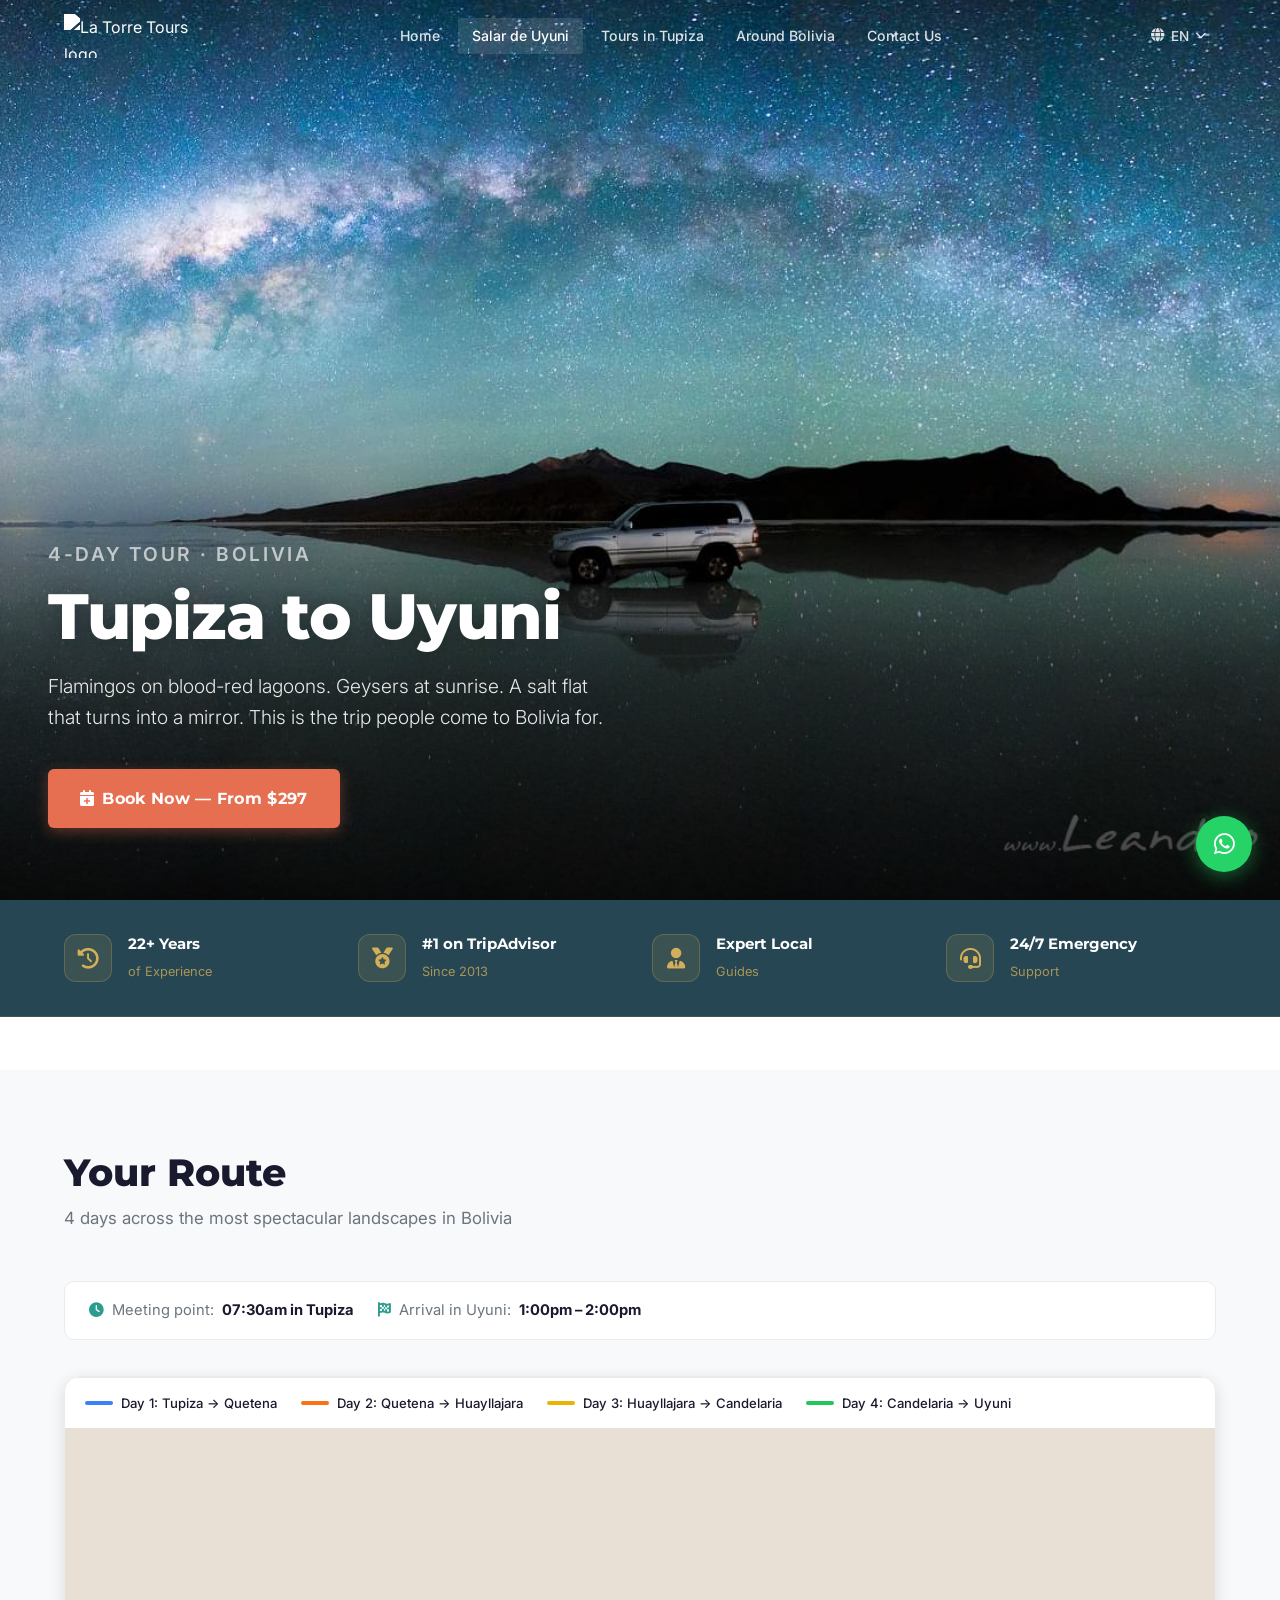
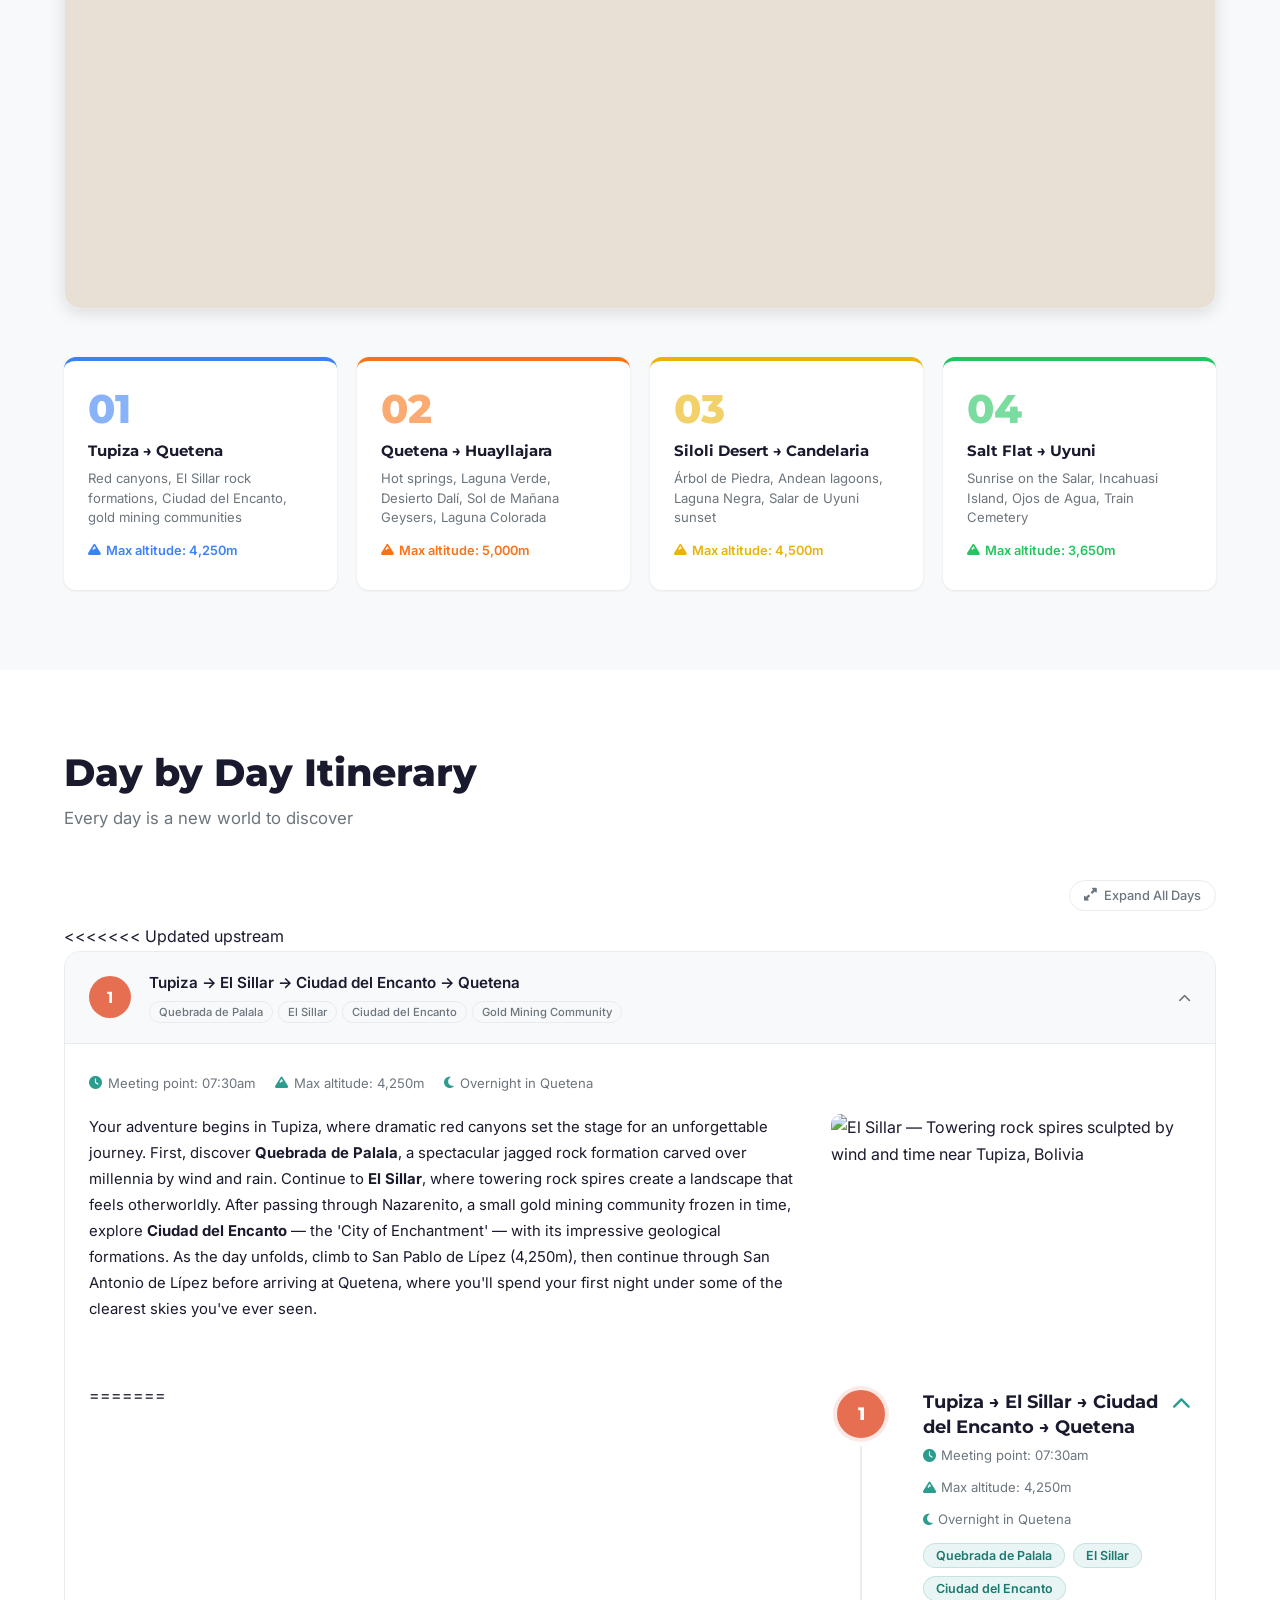
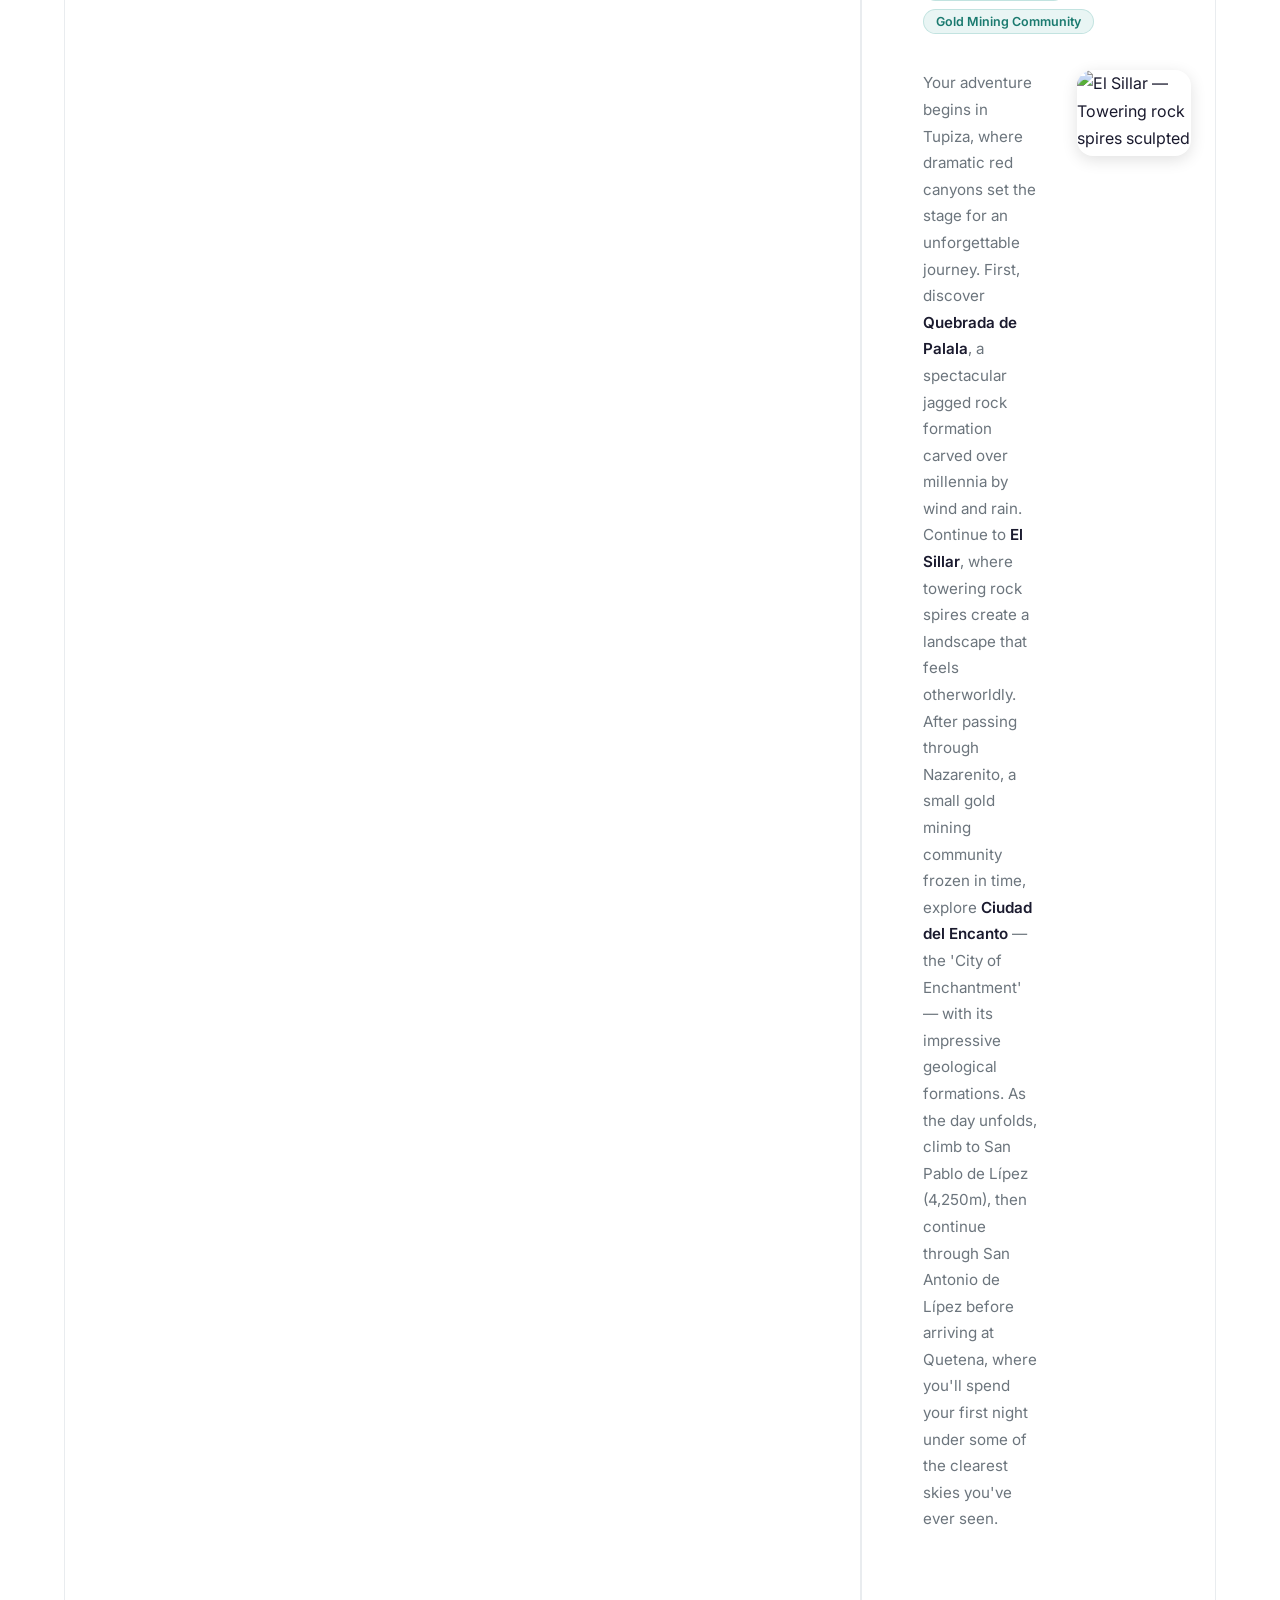
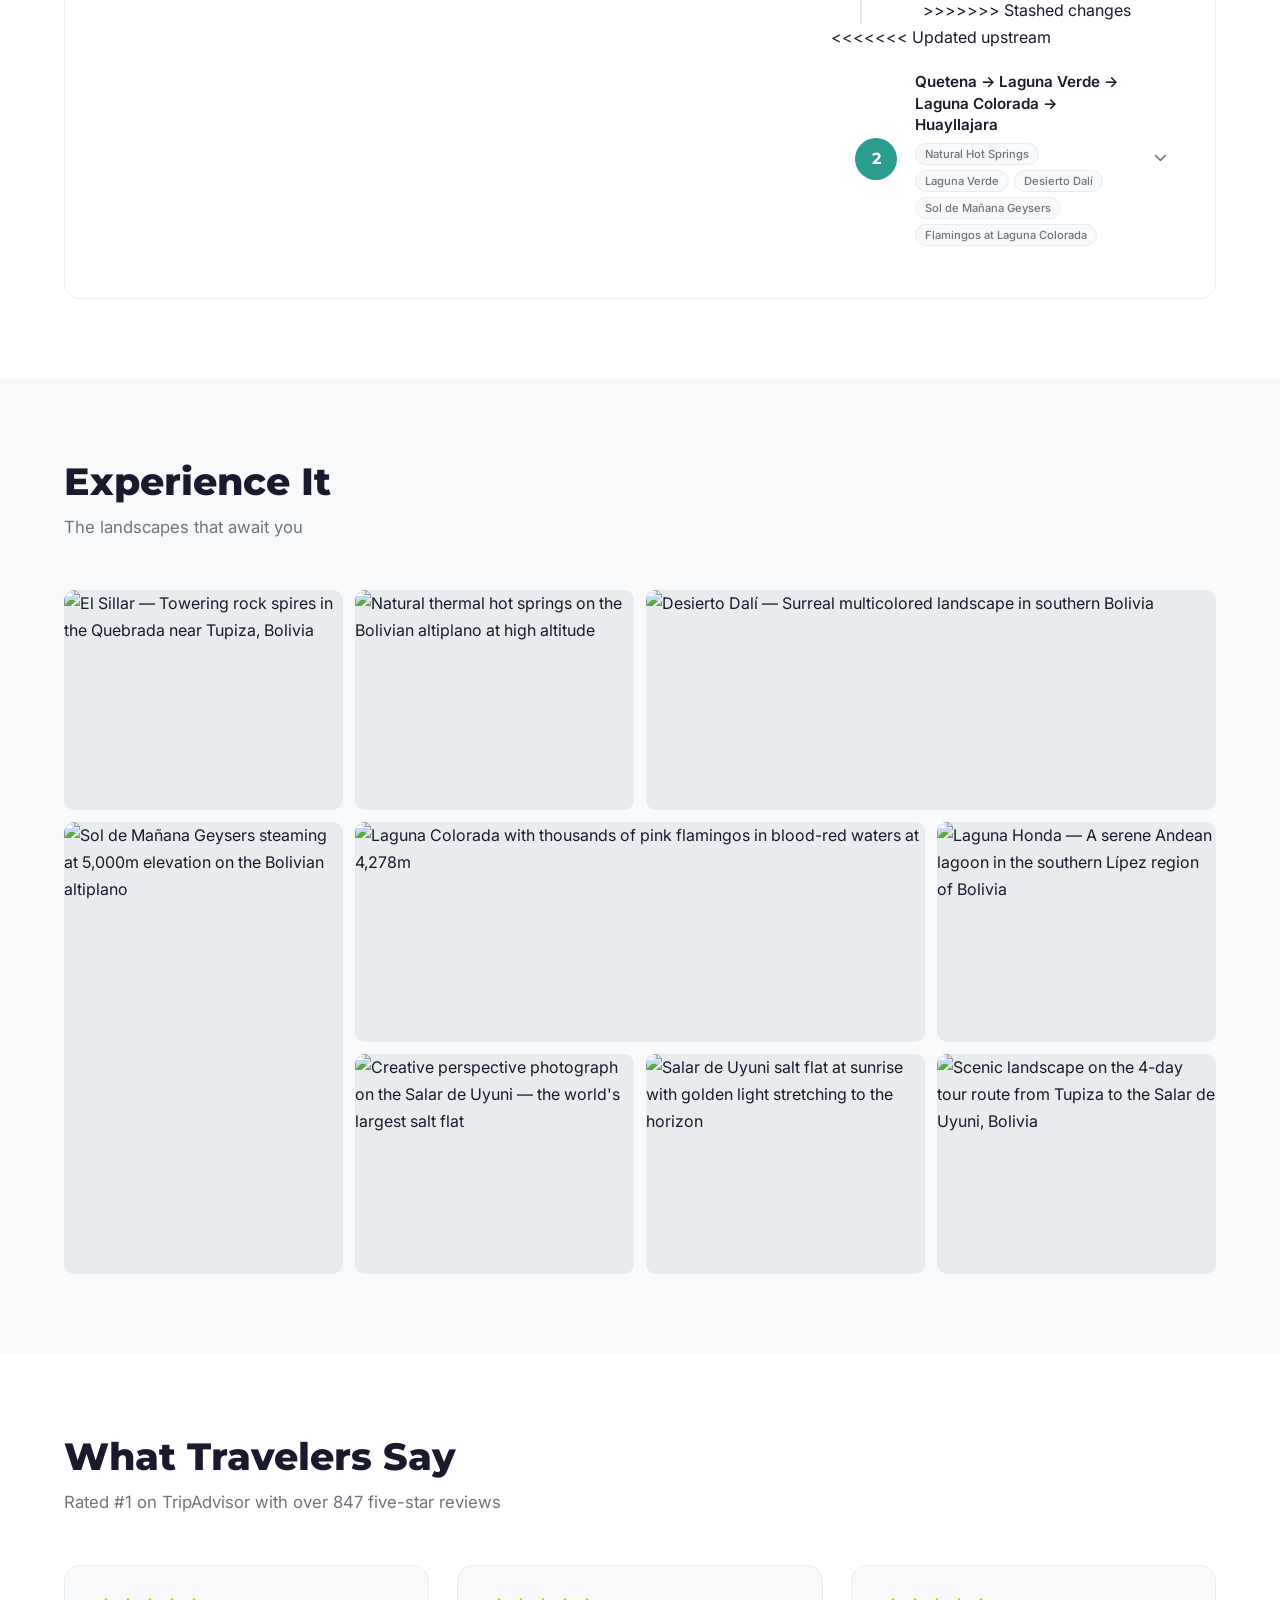
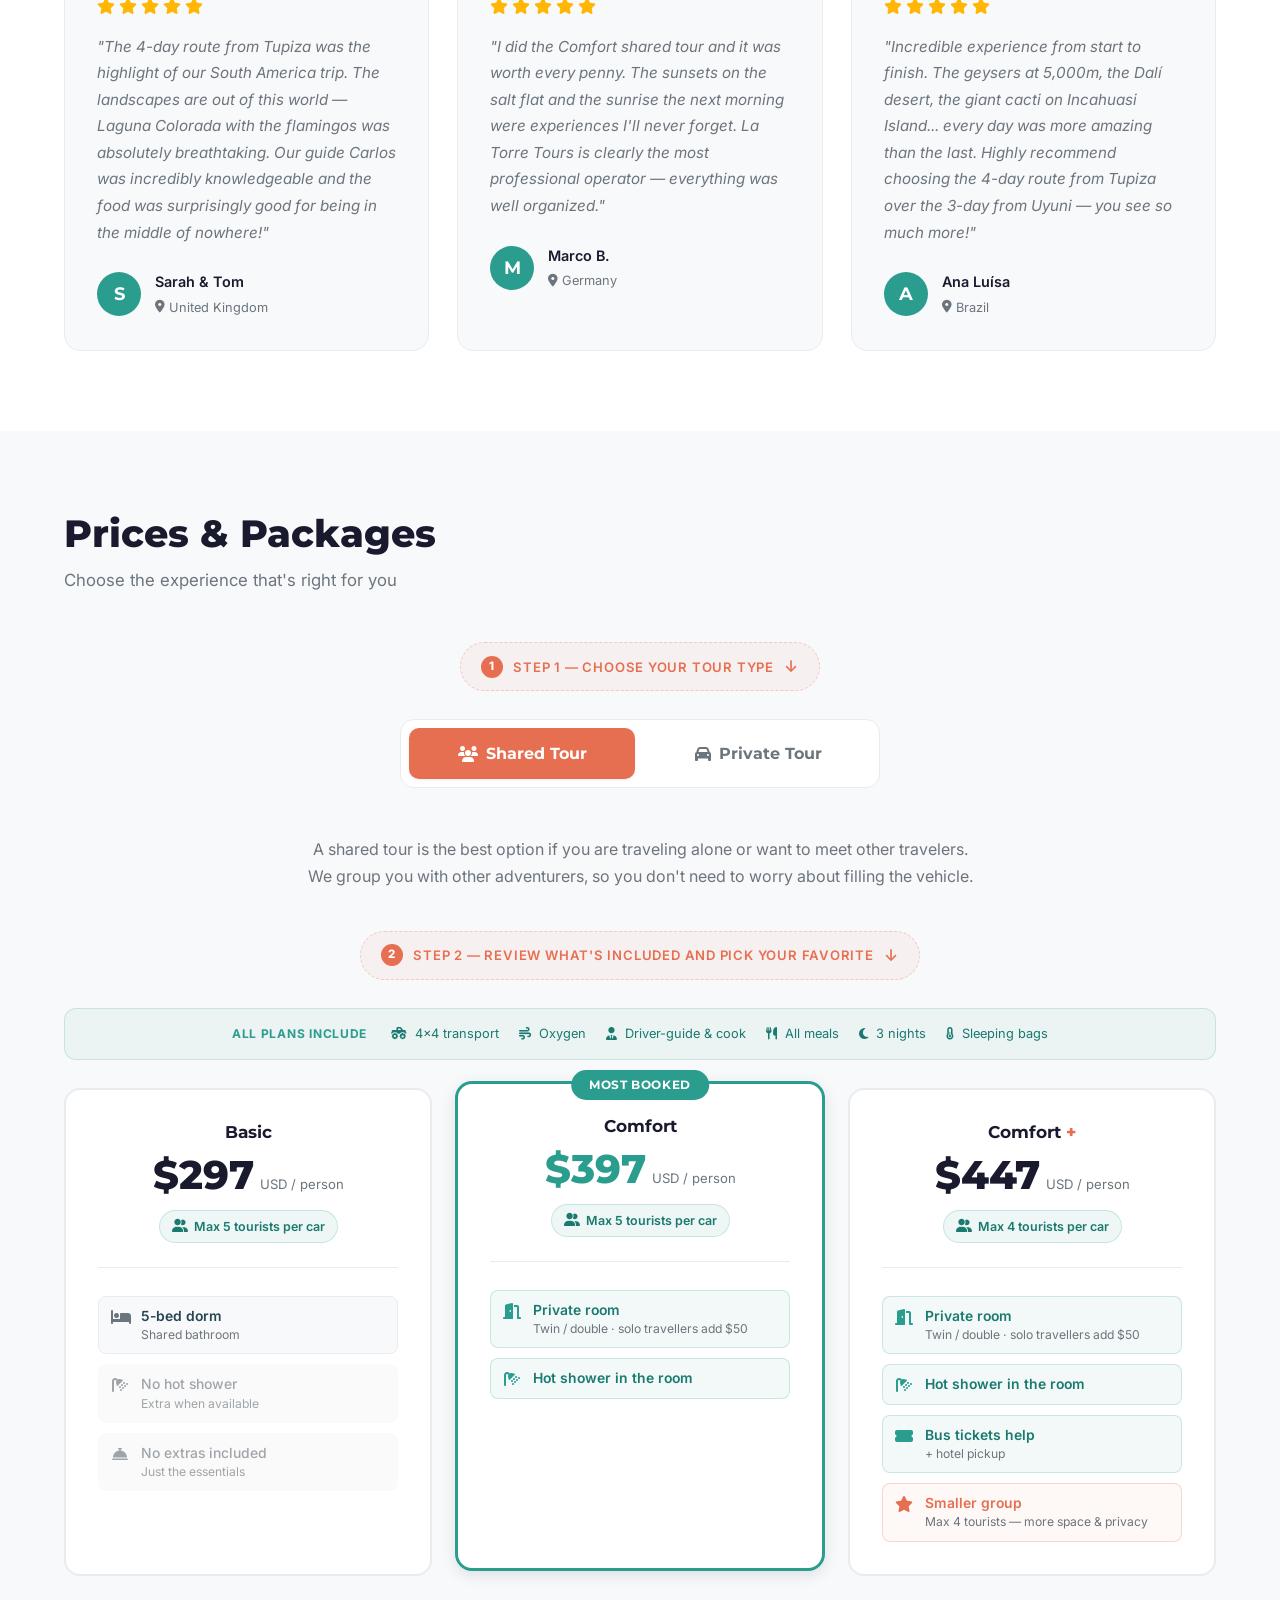
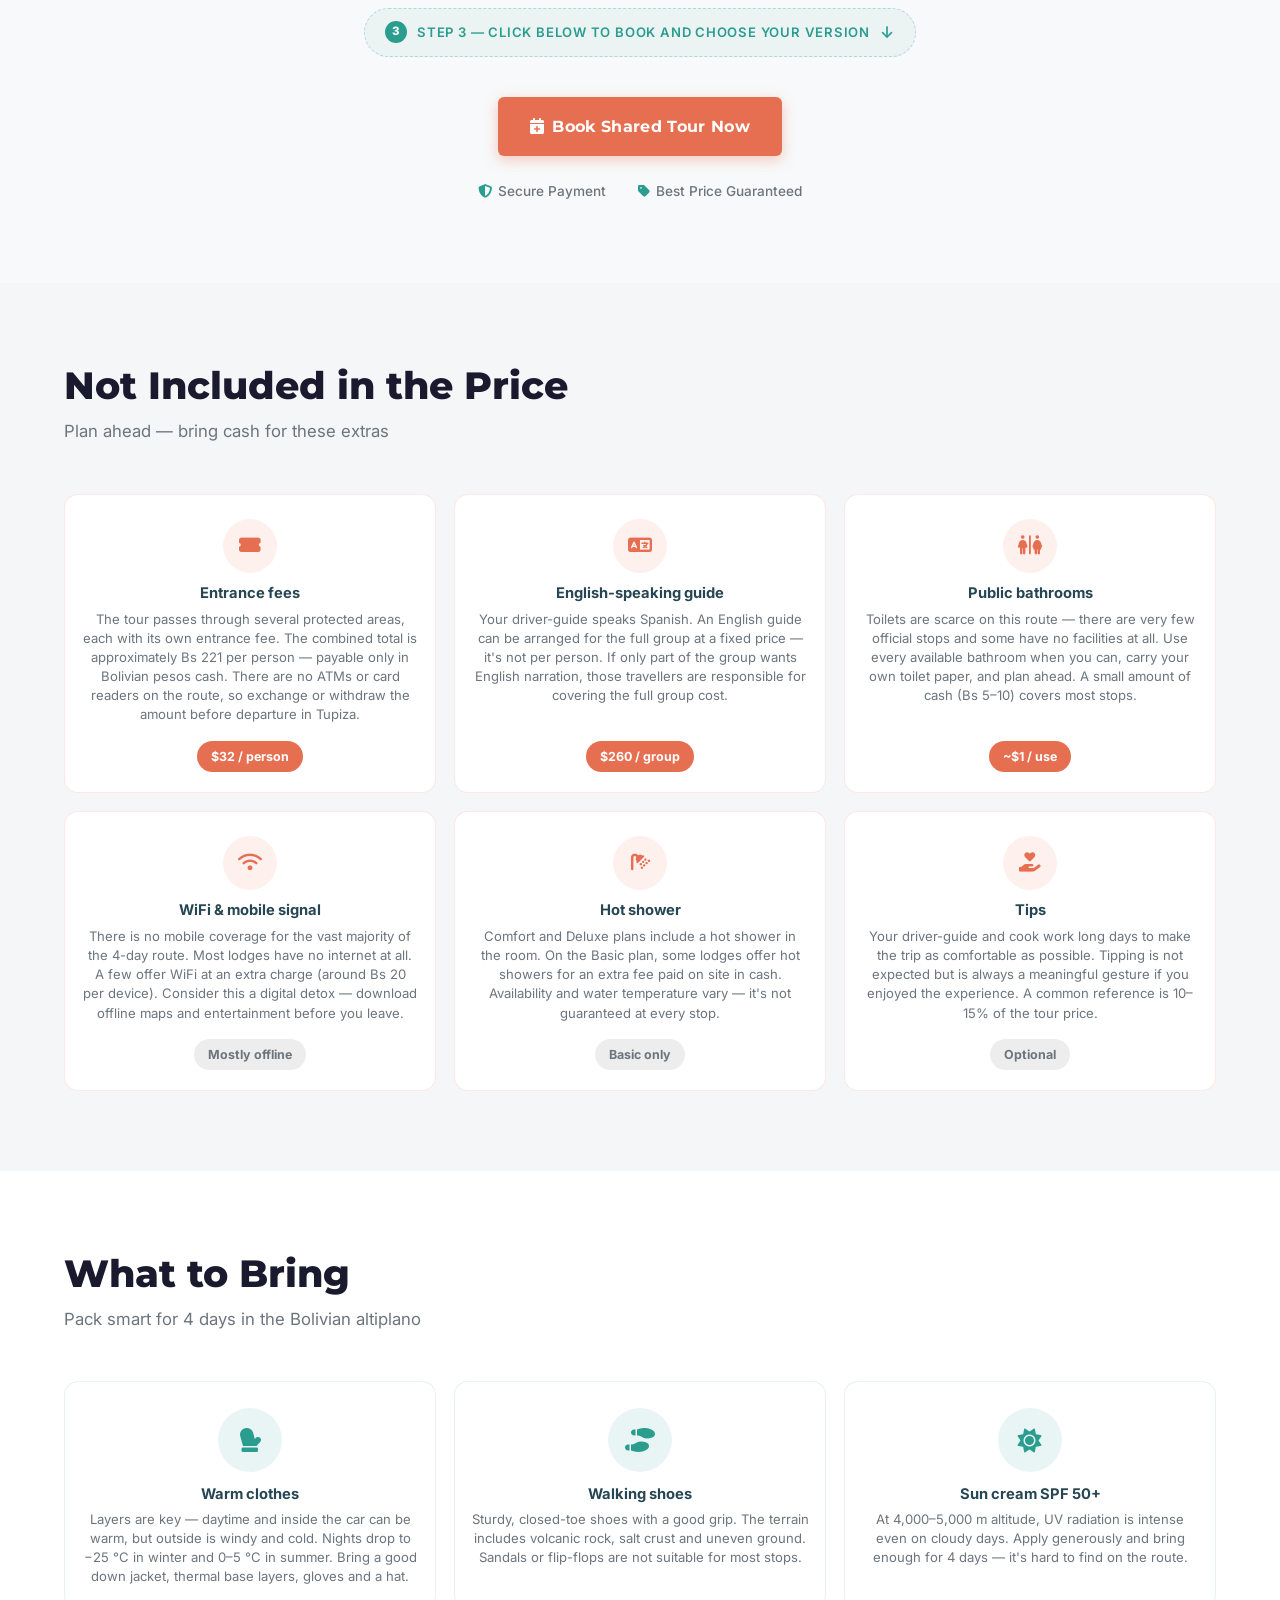
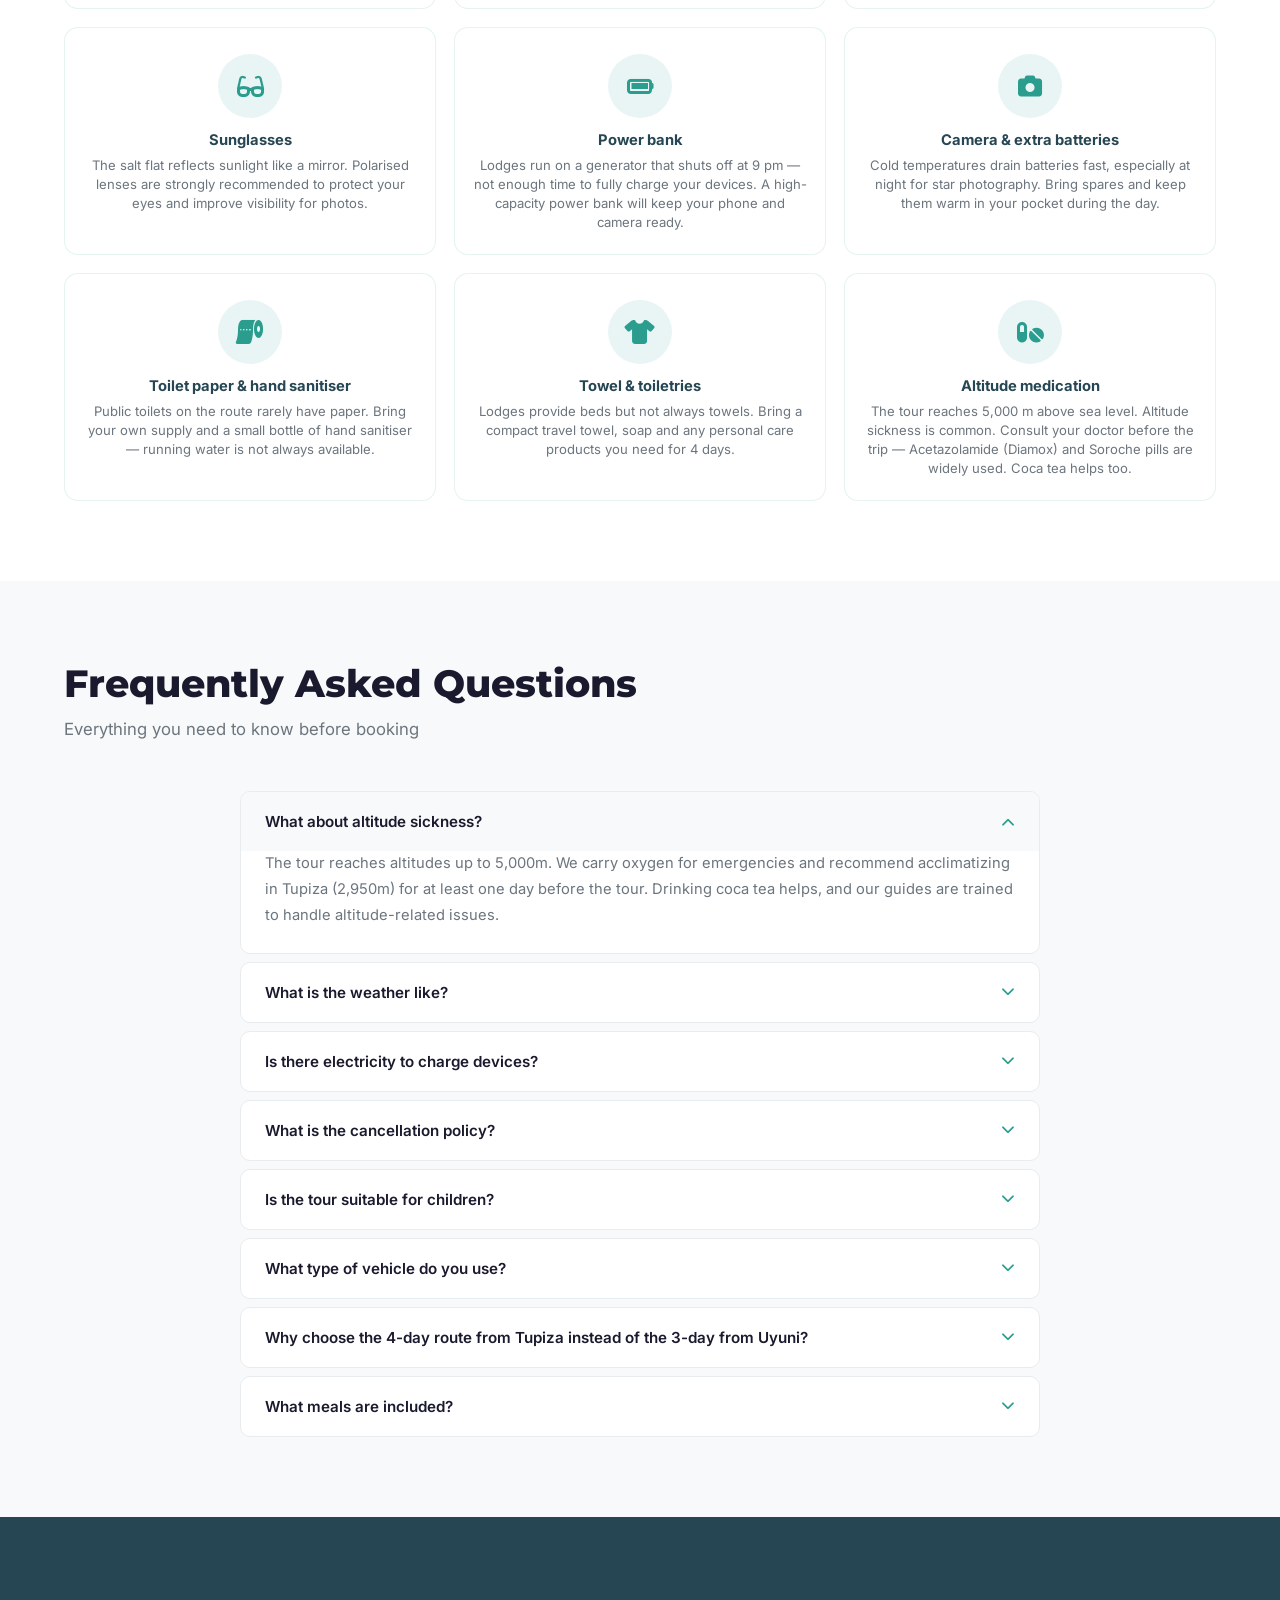
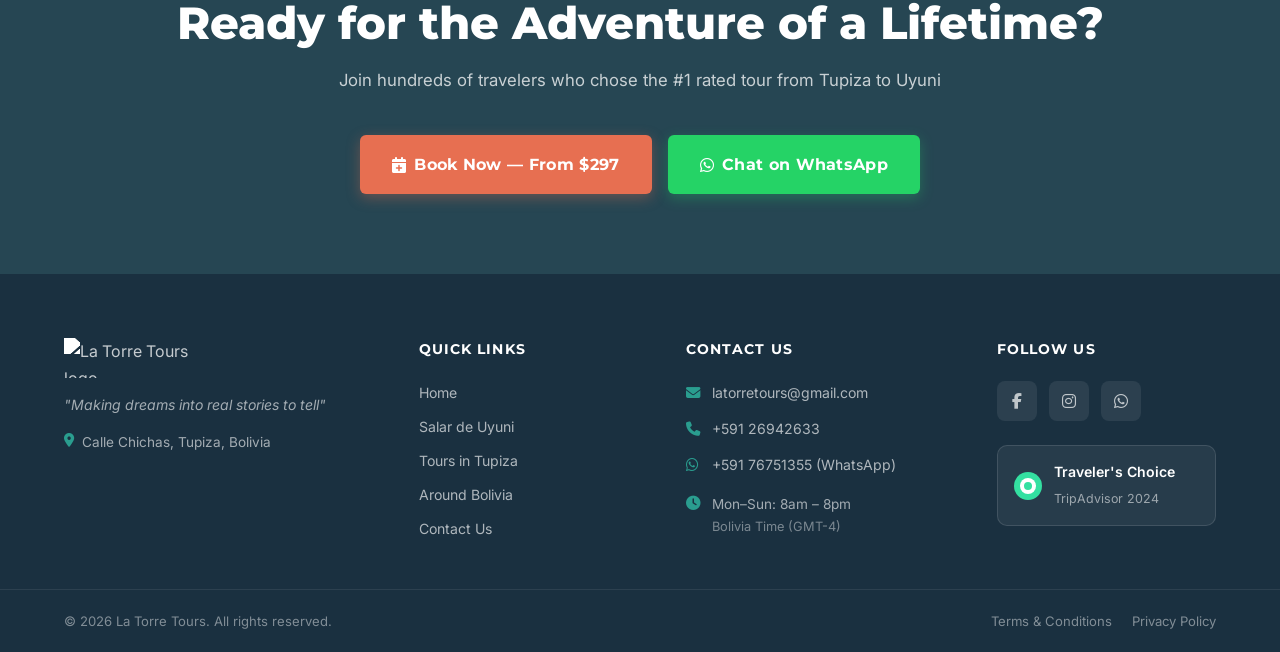
==== commit 533f8f51: "acordion con estilo v2" ====
--- a/index.html
+++ b/index.html
@@ -422,6 +422,7 @@
           </button>
         </div>
 
+<<<<<<< Updated upstream
         <div class="itinerary-accordion">
 
           <!-- DAY 1 -->
@@ -454,10 +455,52 @@
                        alt="El Sillar — Towering rock spires sculpted by wind and time near Tupiza, Bolivia"
                        loading="lazy">
                 </div>
+=======
+        <div class="itinerary-timeline">
+
+          <!-- DAY 1 — open by default -->
+          <article class="itinerary-day" data-day="1">
+            <div class="day-marker">
+              <div class="day-circle">1</div>
+              <div class="day-line" aria-hidden="true"></div>
+            </div>
+            <div class="day-main">
+              <button class="day-trigger" aria-expanded="true">
+                <div class="day-trigger-inner">
+                  <header class="day-header">
+                    <h3>Tupiza → El Sillar → Ciudad del Encanto → Quetena</h3>
+                    <div class="day-meta">
+                      <span><i class="fas fa-clock" aria-hidden="true"></i> Meeting point: 07:30am</span>
+                      <span><i class="fas fa-mountain" aria-hidden="true"></i> Max altitude: 4,250m</span>
+                      <span><i class="fas fa-moon" aria-hidden="true"></i> Overnight in Quetena</span>
+                    </div>
+                  </header>
+                  <div class="day-highlights" aria-label="Day 1 highlights">
+                    <span class="highlight-chip">Quebrada de Palala</span>
+                    <span class="highlight-chip">El Sillar</span>
+                    <span class="highlight-chip">Ciudad del Encanto</span>
+                    <span class="highlight-chip">Gold Mining Community</span>
+                  </div>
+                </div>
+                <i class="fas fa-chevron-down day-chevron" aria-hidden="true"></i>
+              </button>
+              <div class="day-panel">
+                <div class="day-body">
+                  <div class="day-content">
+                    <p>Your adventure begins in Tupiza, where dramatic red canyons set the stage for an unforgettable journey. First, discover <strong>Quebrada de Palala</strong>, a spectacular jagged rock formation carved over millennia by wind and rain. Continue to <strong>El Sillar</strong>, where towering rock spires create a landscape that feels otherworldly. After passing through Nazarenito, a small gold mining community frozen in time, explore <strong>Ciudad del Encanto</strong> — the 'City of Enchantment' — with its impressive geological formations. As the day unfolds, climb to San Pablo de Lípez (4,250m), then continue through San Antonio de Lípez before arriving at Quetena, where you'll spend your first night under some of the clearest skies you've ever seen.</p>
+                  </div>
+                  <div class="day-image">
+                    <img src="https://latorretours-tupiza.com/wp-content/uploads/2023/04/el_sillar-639.webp"
+                         alt="El Sillar — Towering rock spires sculpted by wind and time near Tupiza, Bolivia"
+                         loading="lazy">
+                  </div>
+                </div>
+>>>>>>> Stashed changes
               </div>
             </div>
           </article>
 
+<<<<<<< Updated upstream
           <!-- DAY 2 -->
           <article class="iday" data-day="2">
             <button class="iday-trigger" aria-expanded="false">
@@ -487,11 +530,50 @@
                   <img src="https://latorretours-tupiza.com/wp-content/uploads/2023/04/laguna_colorada_2-639.webp"
                        alt="Laguna Colorada — Thousands of pink flamingos wading in blood-red waters at 4,278m altitude"
                        loading="lazy">
+=======
+          <!-- DAY 2 — collapsed -->
+          <article class="itinerary-day reverse" data-day="2">
+            <div class="day-marker">
+              <div class="day-circle">2</div>
+              <div class="day-line" aria-hidden="true"></div>
+            </div>
+            <div class="day-main">
+              <button class="day-trigger" aria-expanded="false">
+                <div class="day-trigger-inner">
+                  <header class="day-header">
+                    <h3>Quetena → Laguna Verde → Laguna Colorada → Huayllajara</h3>
+                    <div class="day-meta">
+                      <span><i class="fas fa-mountain" aria-hidden="true"></i> Max altitude: 5,000m</span>
+                      <span><i class="fas fa-moon" aria-hidden="true"></i> Overnight near Laguna Colorada</span>
+                    </div>
+                  </header>
+                  <div class="day-highlights" aria-label="Day 2 highlights">
+                    <span class="highlight-chip">Natural Hot Springs</span>
+                    <span class="highlight-chip">Laguna Verde</span>
+                    <span class="highlight-chip">Desierto Dalí</span>
+                    <span class="highlight-chip">Sol de Mañana Geysers</span>
+                    <span class="highlight-chip">Flamingos at Laguna Colorada</span>
+                  </div>
+                </div>
+                <i class="fas fa-chevron-down day-chevron" aria-hidden="true"></i>
+              </button>
+              <div class="day-panel" hidden>
+                <div class="day-body">
+                  <div class="day-image">
+                    <img src="https://latorretours-tupiza.com/wp-content/uploads/2023/04/laguna_colorada_2-639.webp"
+                         alt="Laguna Colorada — Thousands of pink flamingos wading in blood-red waters at 4,278m altitude"
+                         loading="lazy">
+                  </div>
+                  <div class="day-content">
+                    <p>Prepare for the most visually stunning day of the journey. After breakfast, visit Laguna Kollpa before continuing through the Salar de Chaiviri to reach <strong>natural hot springs</strong> — the perfect spot for a rejuvenating soak at altitude. Be mesmerized by <strong>Laguna Verde</strong> (4,250m), an emerald jewel at the foot of the imposing Licancabur Volcano (5,868m), marking the border between Chile and Bolivia. Enter the surreal <strong>Desierto de Dalí</strong>, a landscape of otherworldly colors. Feel the raw power of Earth at the <strong>Sol de Mañana Geysers</strong> at 5,000m, where steam and mud bubble from deep within. End this incredible day at <strong>Laguna Colorada</strong>, where thousands of pink flamingos wade through blood-red waters — a sight you'll never forget.</p>
+                  </div>
+>>>>>>> Stashed changes
                 </div>
               </div>
             </div>
           </article>
 
+<<<<<<< Updated upstream
           <!-- DAY 3 -->
           <article class="iday" data-day="3">
             <button class="iday-trigger" aria-expanded="false">
@@ -523,10 +605,51 @@
                        alt="Creative perspective photography on the Salar de Uyuni — the world's largest salt flat at sunset"
                        loading="lazy">
                 </div>
+=======
+          <!-- DAY 3 — collapsed -->
+          <article class="itinerary-day" data-day="3">
+            <div class="day-marker">
+              <div class="day-circle">3</div>
+              <div class="day-line" aria-hidden="true"></div>
+            </div>
+            <div class="day-main">
+              <button class="day-trigger" aria-expanded="false">
+                <div class="day-trigger-inner">
+                  <header class="day-header">
+                    <h3>Siloli Desert → Árbol de Piedra → Salar de Uyuni Sunset → Candelaria</h3>
+                    <div class="day-meta">
+                      <span><i class="fas fa-mountain" aria-hidden="true"></i> Max altitude: 4,500m</span>
+                      <span><i class="fas fa-moon" aria-hidden="true"></i> Overnight in Candelaria</span>
+                    </div>
+                  </header>
+                  <div class="day-highlights" aria-label="Day 3 highlights">
+                    <span class="highlight-chip">Desierto de Siloli</span>
+                    <span class="highlight-chip">Árbol de Piedra</span>
+                    <span class="highlight-chip">Laguna Kara &amp; Kachi</span>
+                    <span class="highlight-chip">Laguna Negra</span>
+                    <span class="highlight-chip">Salar de Uyuni Sunset</span>
+                  </div>
+                </div>
+                <i class="fas fa-chevron-down day-chevron" aria-hidden="true"></i>
+              </button>
+              <div class="day-panel" hidden>
+                <div class="day-body">
+                  <div class="day-content">
+                    <p>Leave Huayllajara at 07:30 and head to the <strong>Desierto de Siloli</strong>, home to the famous <strong>Árbol de Piedra</strong> (Stone Tree) — one of Bolivia's most photographed natural wonders, sculpted by centuries of wind erosion. Continue to the beautiful Andean lagoons of <strong>Laguna Kara and Laguna Kachi</strong>, where reflections create perfect mirrors of the sky. Visit Laguna Turquiri (Laguna Negra), where rare black Andean ducks glide across dark waters. Pass through small Andean towns before arriving at Candelaria. As the day's grand finale, enter the vast Uyuni Salt Flat to witness a breathtaking <strong>sunset</strong> that paints the endless white landscape in shades of gold and crimson.</p>
+                    <p class="day-note"><i class="fas fa-info-circle" aria-hidden="true"></i> <em>During rainy season (January–April), if the salt flat has significant water, the overnight stay may move from Candelaria to Uyuni or Colchani.</em></p>
+                  </div>
+                  <div class="day-image">
+                    <img src="https://latorretours-tupiza.com/wp-content/uploads/2023/04/crazy_photo_salar_2-639.webp"
+                         alt="Creative perspective photography on the Salar de Uyuni — the world's largest salt flat at sunset"
+                         loading="lazy">
+                  </div>
+                </div>
+>>>>>>> Stashed changes
               </div>
             </div>
           </article>
 
+<<<<<<< Updated upstream
           <!-- DAY 4 -->
           <article class="iday" data-day="4">
             <button class="iday-trigger" aria-expanded="false">
@@ -557,6 +680,44 @@
                   <img src="https://latorretours-tupiza.com/wp-content/uploads/2023/04/crazy_photo_salar_4-639.webp"
                        alt="Salar de Uyuni at sunrise — the infinite white canvas of the world's largest salt flat stretching to the horizon"
                        loading="lazy">
+=======
+          <!-- DAY 4 — collapsed -->
+          <article class="itinerary-day reverse" data-day="4">
+            <div class="day-marker">
+              <div class="day-circle">4</div>
+            </div>
+            <div class="day-main">
+              <button class="day-trigger" aria-expanded="false">
+                <div class="day-trigger-inner">
+                  <header class="day-header">
+                    <h3>Salar de Uyuni Sunrise → Incahuasi Island → Train Cemetery → Uyuni</h3>
+                    <div class="day-meta">
+                      <span><i class="fas fa-mountain" aria-hidden="true"></i> Max altitude: 3,650m</span>
+                      <span><i class="fas fa-flag-checkered" aria-hidden="true"></i> Arrive Uyuni: 1:00pm – 2:00pm</span>
+                    </div>
+                  </header>
+                  <div class="day-highlights" aria-label="Day 4 highlights">
+                    <span class="highlight-chip">Salar de Uyuni Sunrise</span>
+                    <span class="highlight-chip">Incahuasi Island</span>
+                    <span class="highlight-chip">Ojos de Agua</span>
+                    <span class="highlight-chip">Colchani Village</span>
+                    <span class="highlight-chip">Train Cemetery</span>
+                  </div>
+                </div>
+                <i class="fas fa-chevron-down day-chevron" aria-hidden="true"></i>
+              </button>
+              <div class="day-panel" hidden>
+                <div class="day-body">
+                  <div class="day-image">
+                    <img src="https://latorretours-tupiza.com/wp-content/uploads/2023/04/crazy_photo_salar_4-639.webp"
+                         alt="Salar de Uyuni at sunrise — the infinite white canvas of the world's largest salt flat stretching to the horizon"
+                         loading="lazy">
+                  </div>
+                  <div class="day-content">
+                    <p>Wake before dawn to witness one of nature's most spectacular shows: <strong>sunrise over the Salar de Uyuni</strong> (3,650m). With 12,000 km², this is the largest salt flat on Earth — an infinite white canvas stretching to every horizon, with Volcano Tunupa standing guard in the distance. The salt crust is the world's largest reserve of lithium. Visit <strong>Incahuasi Island</strong>, a rocky oasis covered in giant cacti surrounded by an ocean of white. Discover the <strong>Ojos de Agua</strong>, natural springs that bubble through the salt crust. Stop at <strong>Colchani</strong>, where locals process salt and sell handcrafted souvenirs. End your adventure at the iconic <strong>Cementerio de Trenes</strong> (Train Cemetery), a haunting collection of rusting locomotives from Bolivia's mining era.</p>
+                    <p class="day-note"><i class="fas fa-info-circle" aria-hidden="true"></i> <em>Option to return to Tupiza (additional 3-hour drive). During rainy season, Incahuasi Island may not be accessible.</em></p>
+                  </div>
+>>>>>>> Stashed changes
                 </div>
               </div>
             </div>
--- a/style.css
+++ b/style.css
@@ -1048,12 +1048,76 @@
 }
 .itinerary-timeline[hidden] { display: none; }
 
+/* Expand All button */
+.itinerary-accordion-header {
+  display: flex;
+  justify-content: flex-end;
+  margin-bottom: 12px;
+}
+.itinerary-expand-all {
+  display: inline-flex;
+  align-items: center;
+  gap: 7px;
+  background: none;
+  border: 1px solid var(--color-border);
+  color: var(--color-text-muted);
+  font-size: 0.8rem;
+  font-weight: 500;
+  font-family: var(--font-body);
+  padding: 7px 14px;
+  border-radius: 20px;
+  cursor: pointer;
+  transition: border-color 0.2s, color 0.2s, background 0.2s;
+}
+.itinerary-expand-all:hover {
+  border-color: var(--color-primary);
+  color: var(--color-primary);
+  background: rgba(42,157,143,.05);
+}
+
 .itinerary-day {
   display: grid;
   grid-template-columns: 60px 1fr;
   gap: 0 32px;
   margin-bottom: 0;
 }
+
+/* day-main: replaces day-body as the direct grid child */
+.day-main {
+  display: flex;
+  flex-direction: column;
+  min-width: 0;
+}
+
+/* Trigger button — wraps header + highlights, always visible */
+.day-trigger {
+  display: flex;
+  align-items: flex-start;
+  gap: 12px;
+  width: 100%;
+  text-align: left;
+  background: none;
+  border: none;
+  padding: 8px 0 12px;
+  cursor: pointer;
+}
+.day-trigger:hover .day-header h3 { color: var(--color-primary); }
+
+.day-trigger-inner { flex: 1; min-width: 0; }
+
+.day-chevron {
+  flex-shrink: 0;
+  margin-top: 4px;
+  font-size: 1.2rem;
+  color: var(--color-primary);
+  transition: transform 0.3s ease;
+}
+.day-trigger[aria-expanded="true"] .day-chevron {
+  transform: rotate(180deg);
+}
+
+/* Collapsible panel */
+.day-panel[hidden] { display: none; }
 
 .day-marker {
   display: flex;
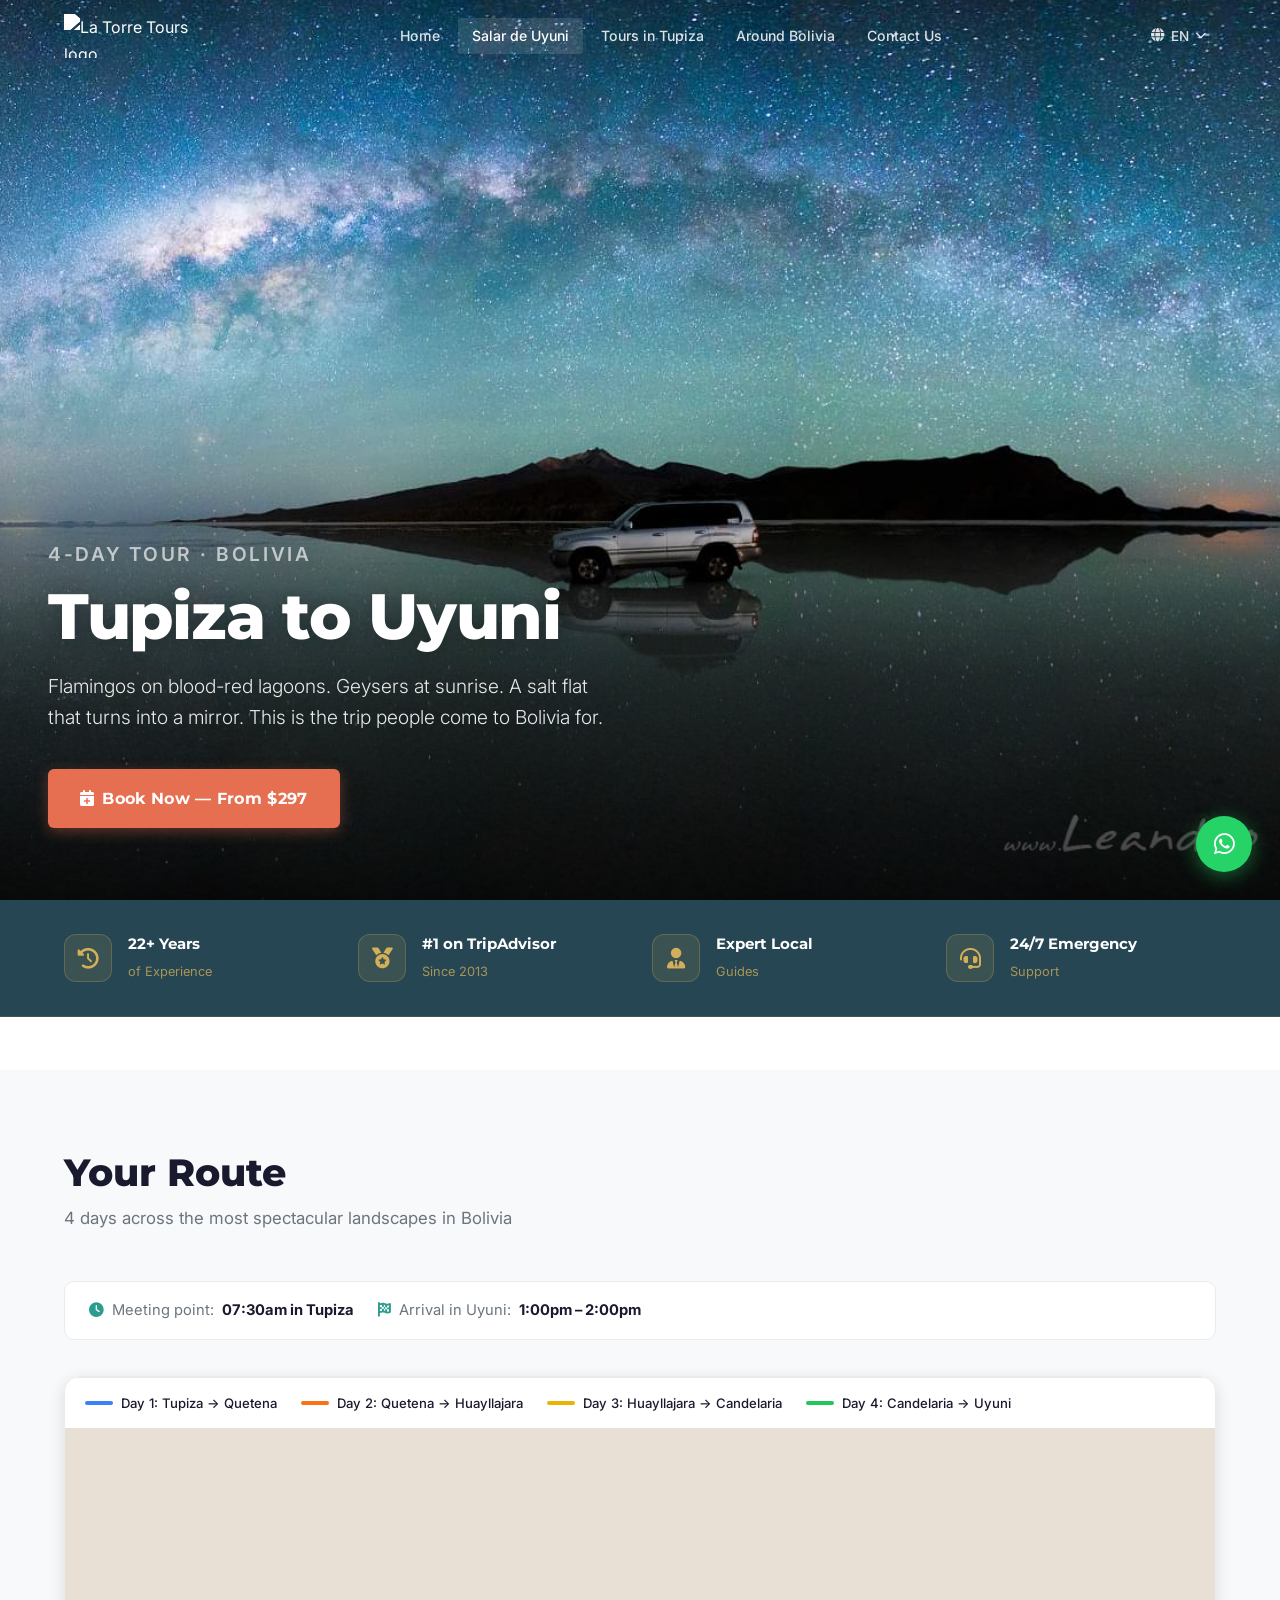
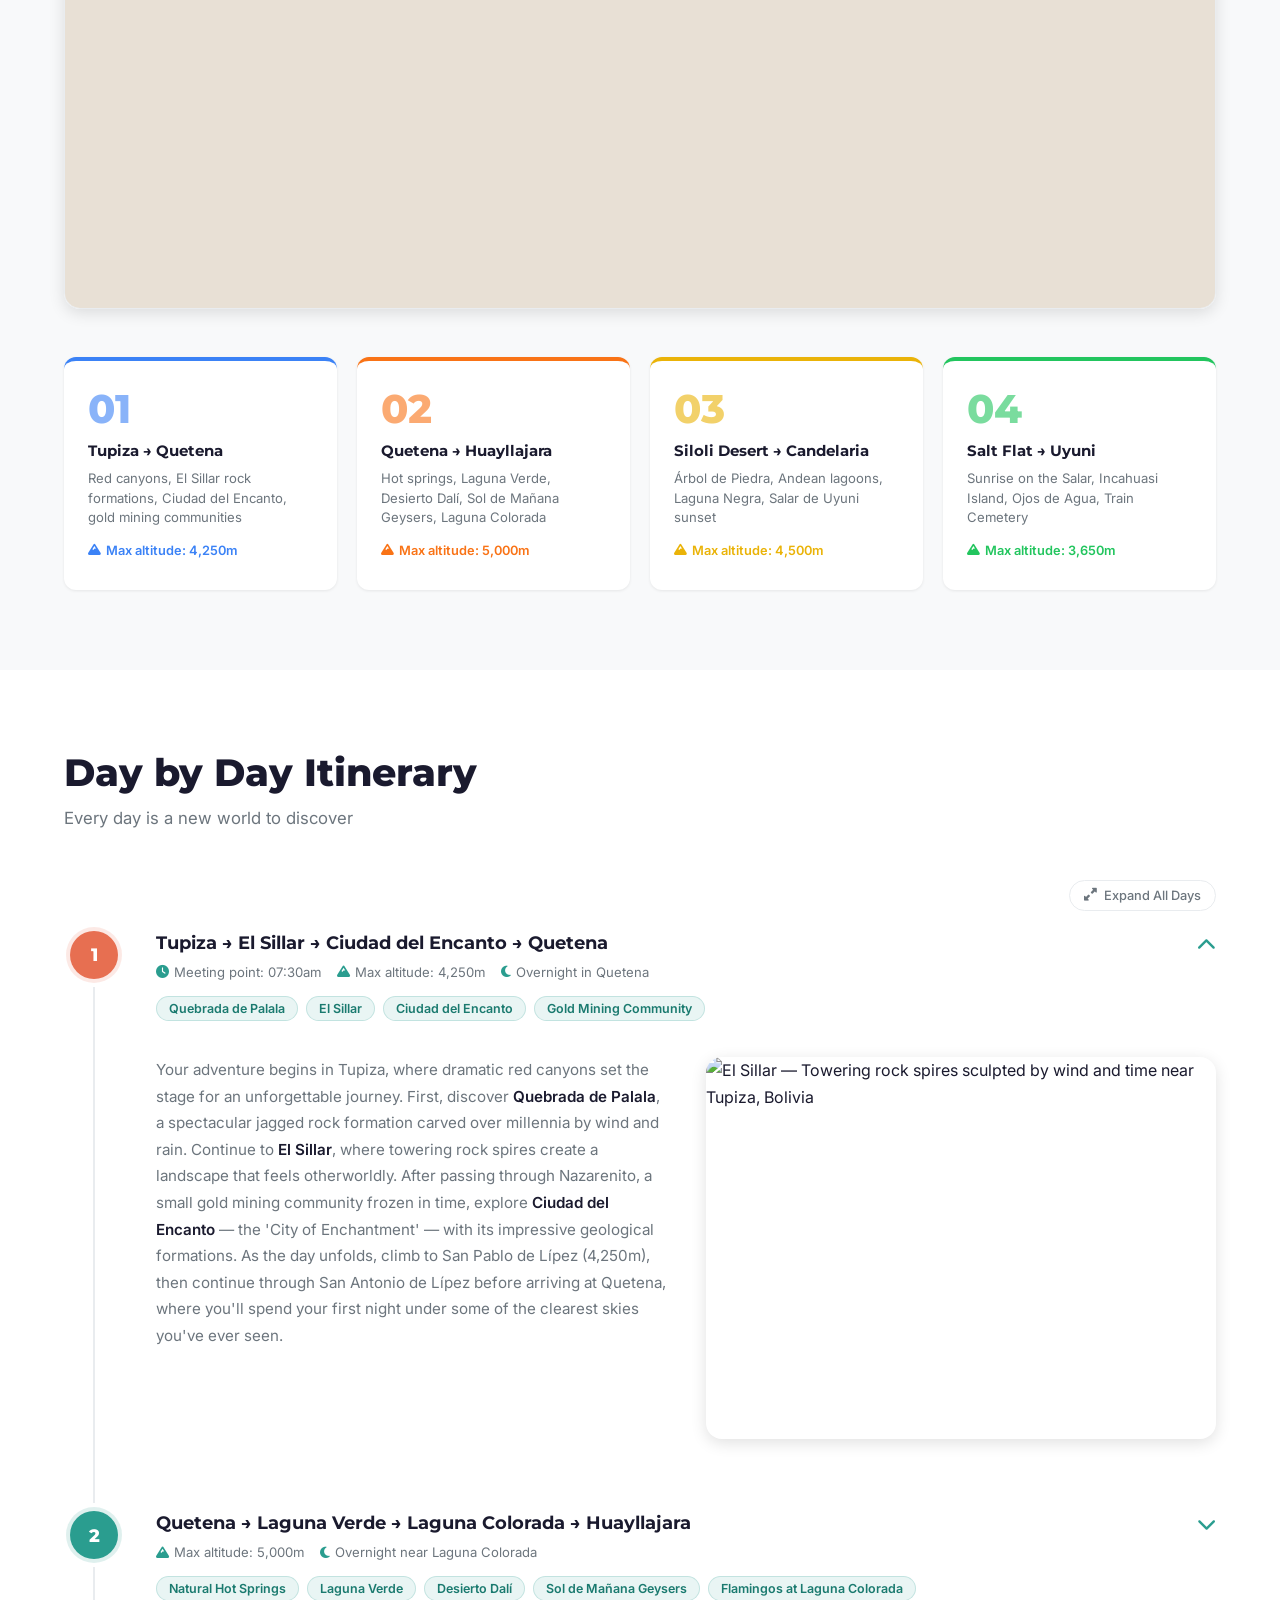
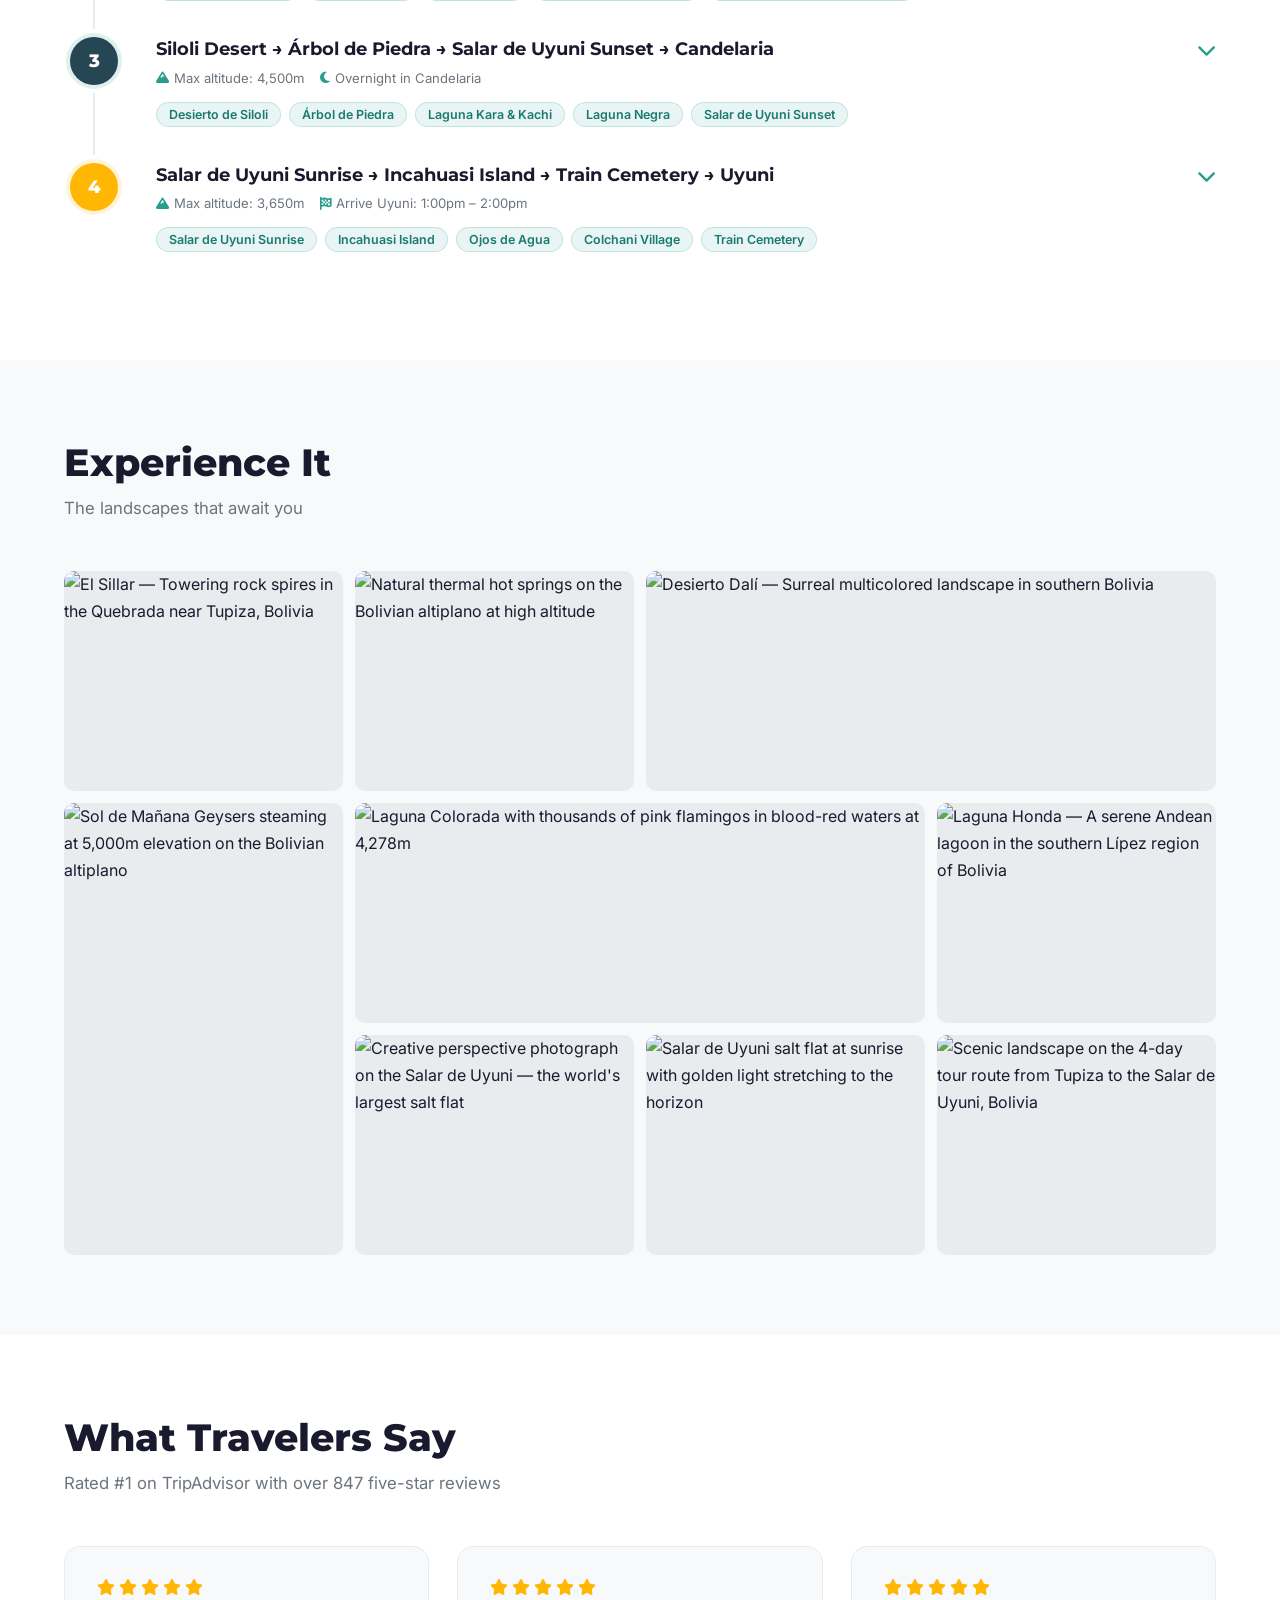
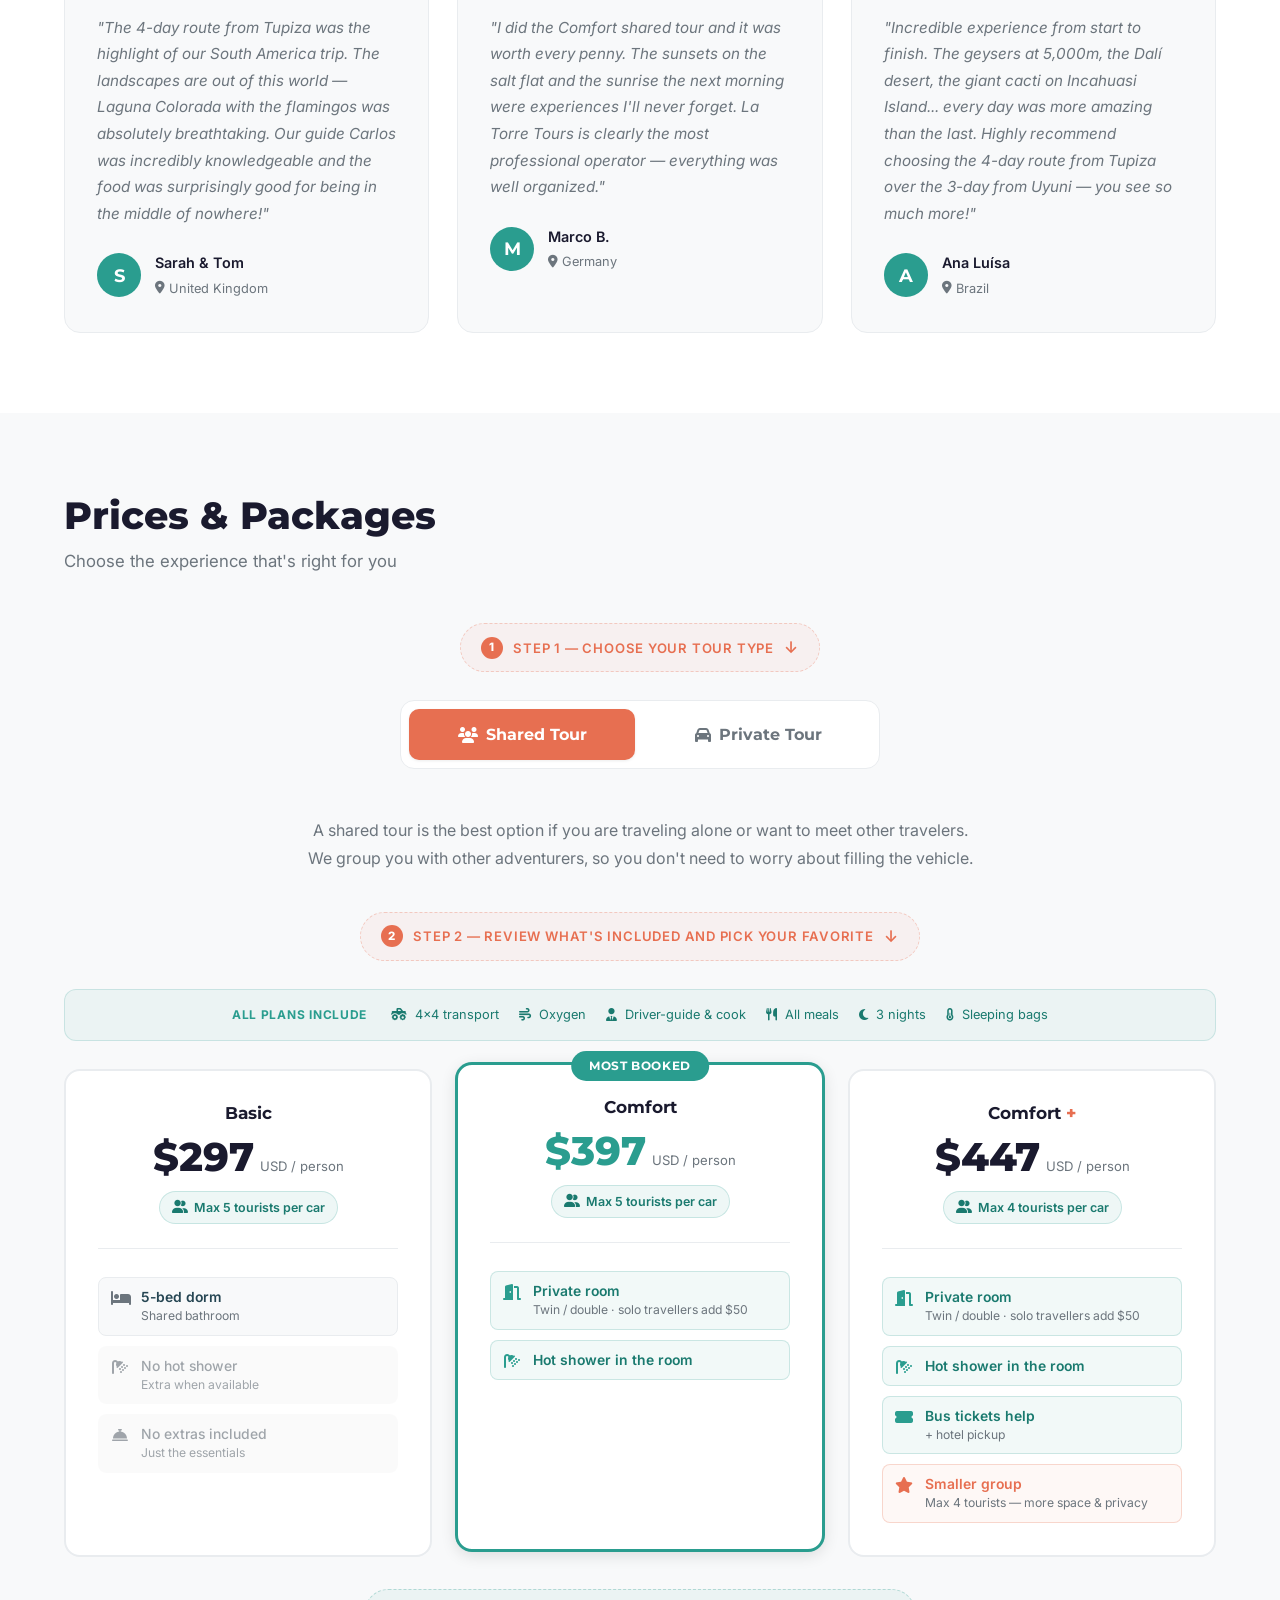
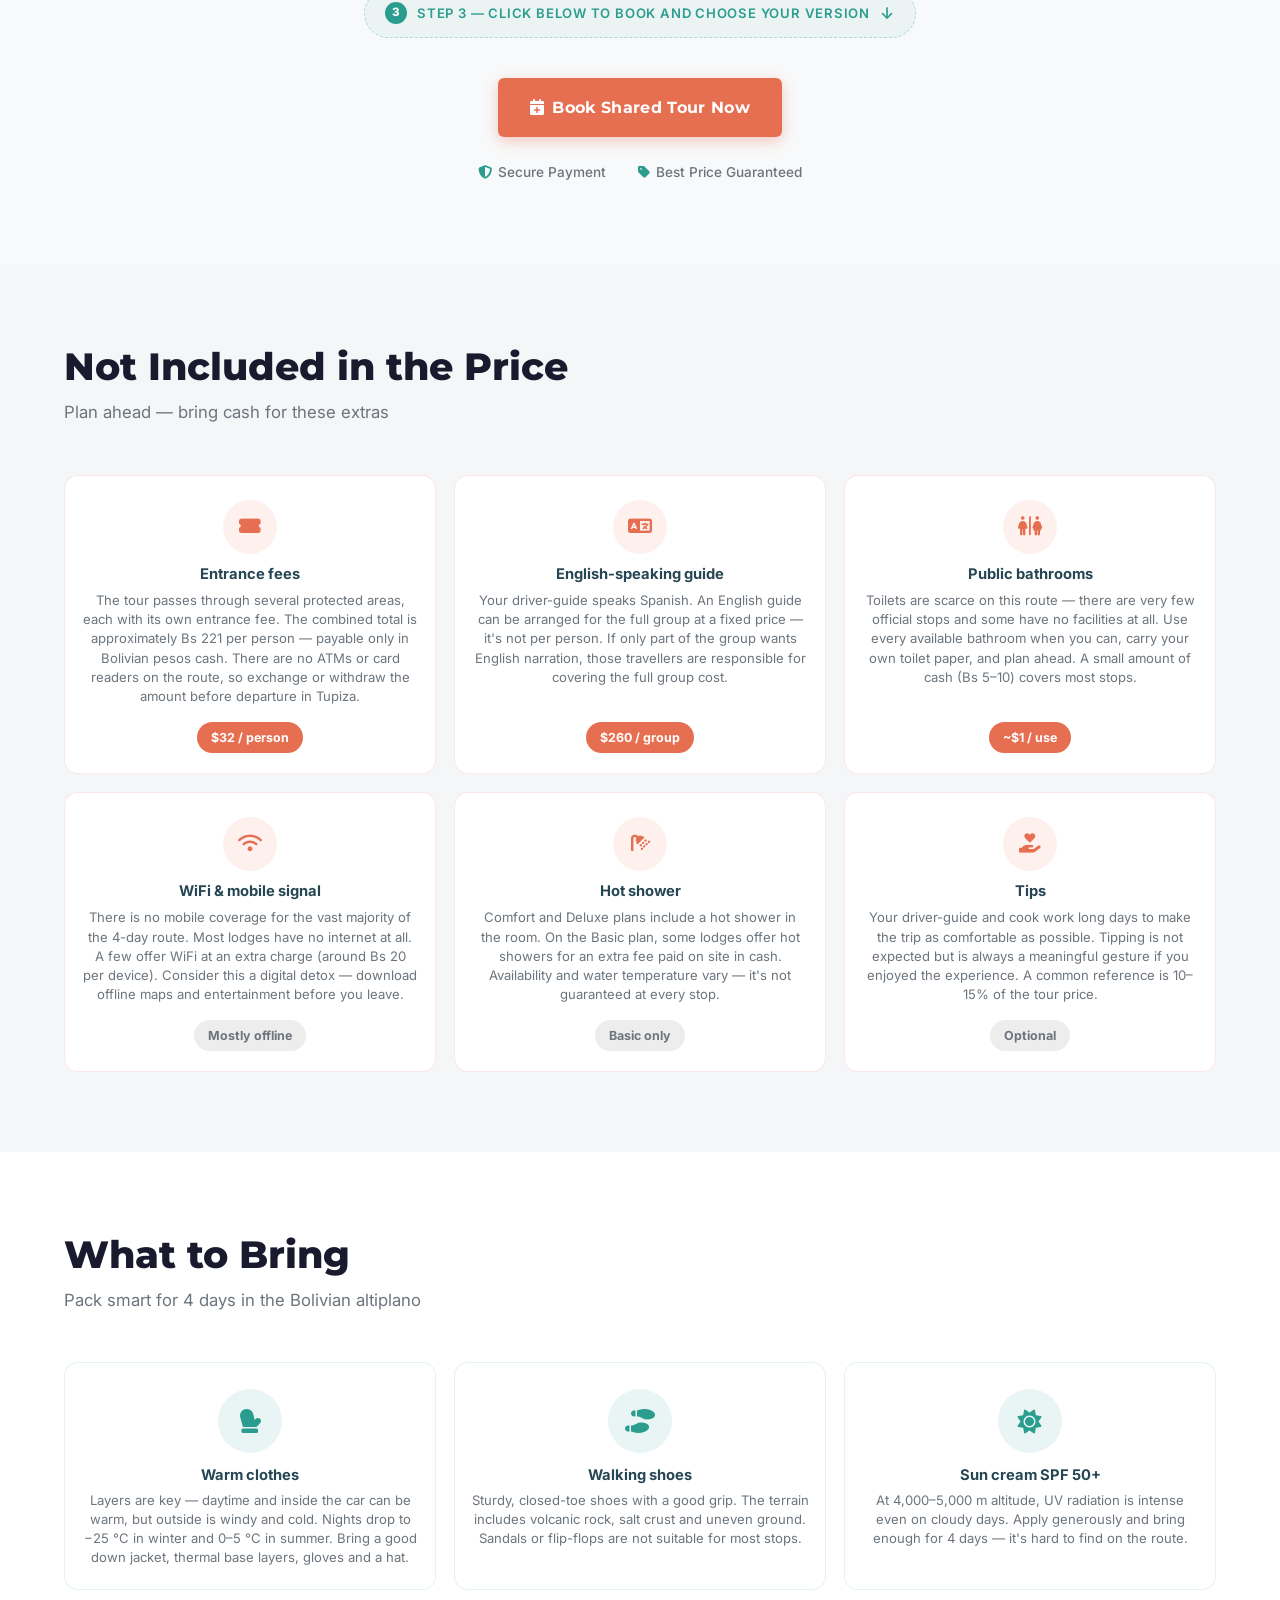
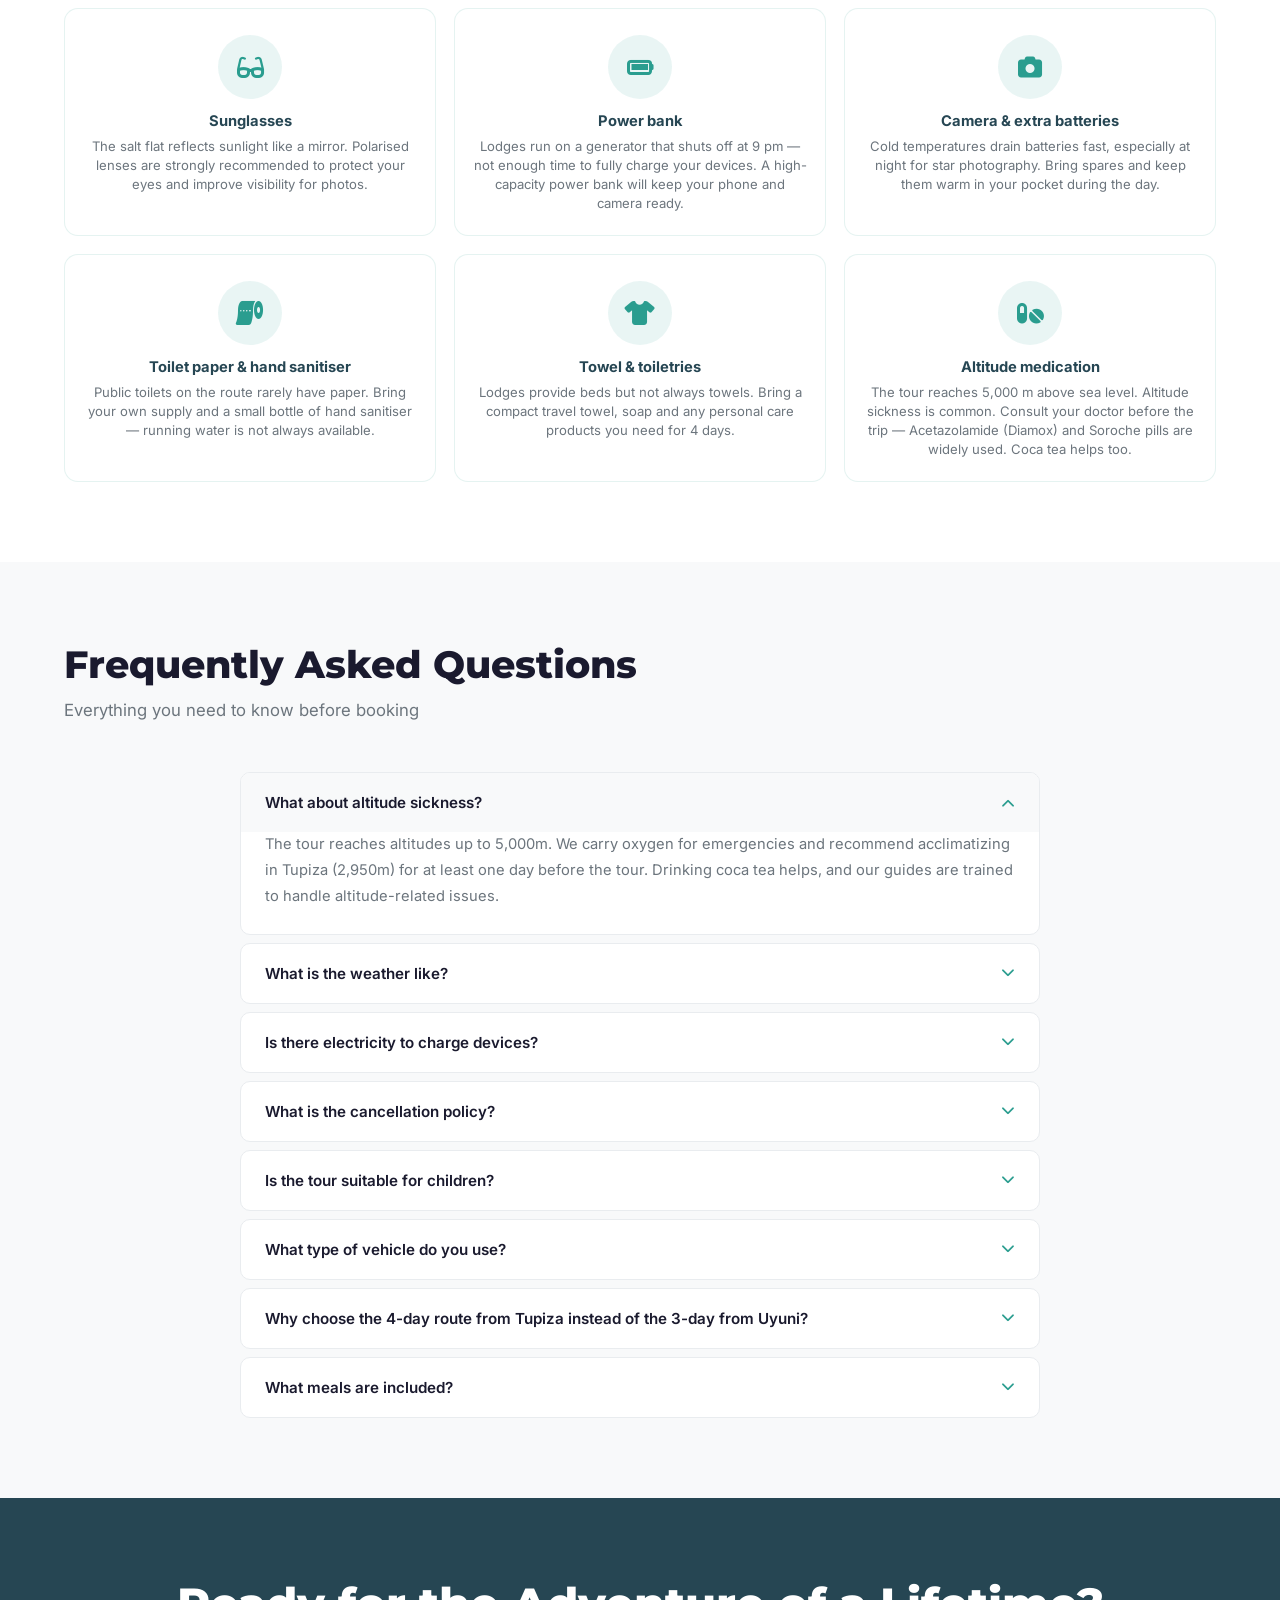
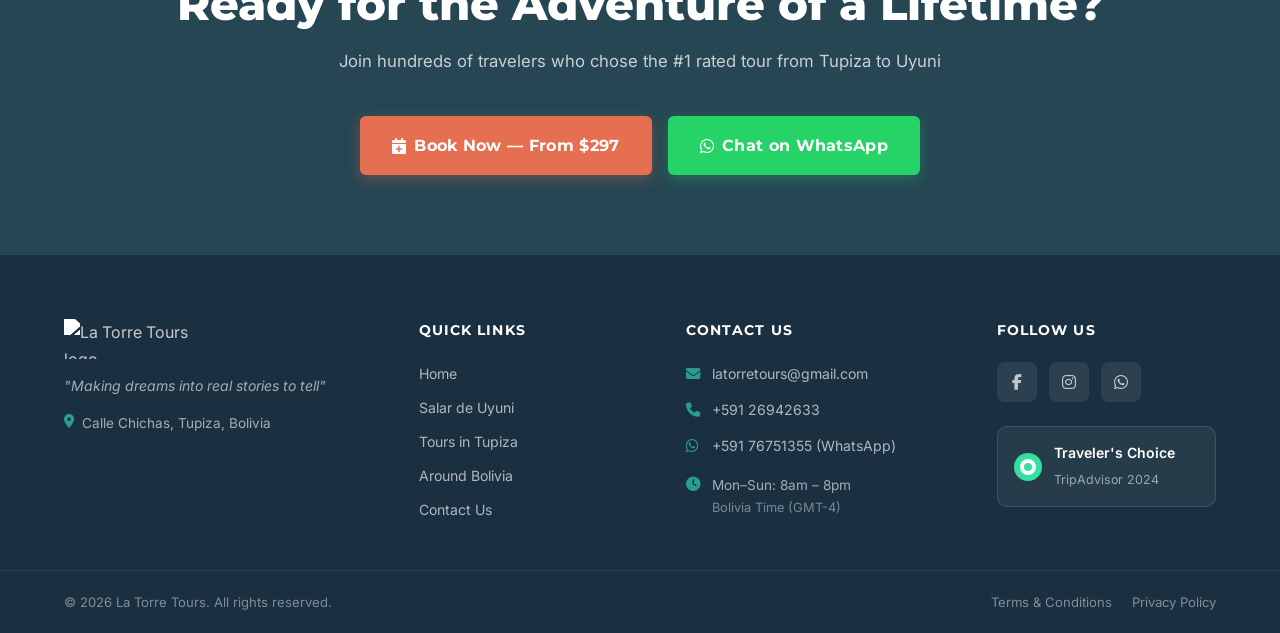
==== commit d4cc370a: "fix itinerary" ====
--- a/index.html
+++ b/index.html
@@ -422,40 +422,6 @@
           </button>
         </div>
 
-<<<<<<< Updated upstream
-        <div class="itinerary-accordion">
-
-          <!-- DAY 1 -->
-          <article class="iday" data-day="1">
-            <button class="iday-trigger" aria-expanded="true">
-              <div class="iday-circle">1</div>
-              <div class="iday-trigger-info">
-                <span class="iday-title">Tupiza → El Sillar → Ciudad del Encanto → Quetena</span>
-                <div class="iday-chips">
-                  <span>Quebrada de Palala</span>
-                  <span>El Sillar</span>
-                  <span>Ciudad del Encanto</span>
-                  <span>Gold Mining Community</span>
-                </div>
-              </div>
-              <i class="fas fa-chevron-down iday-chevron" aria-hidden="true"></i>
-            </button>
-            <div class="iday-panel">
-              <div class="iday-meta">
-                <span><i class="fas fa-clock" aria-hidden="true"></i> Meeting point: 07:30am</span>
-                <span><i class="fas fa-mountain" aria-hidden="true"></i> Max altitude: 4,250m</span>
-                <span><i class="fas fa-moon" aria-hidden="true"></i> Overnight in Quetena</span>
-              </div>
-              <div class="iday-body">
-                <div class="iday-text">
-                  <p>Your adventure begins in Tupiza, where dramatic red canyons set the stage for an unforgettable journey. First, discover <strong>Quebrada de Palala</strong>, a spectacular jagged rock formation carved over millennia by wind and rain. Continue to <strong>El Sillar</strong>, where towering rock spires create a landscape that feels otherworldly. After passing through Nazarenito, a small gold mining community frozen in time, explore <strong>Ciudad del Encanto</strong> — the 'City of Enchantment' — with its impressive geological formations. As the day unfolds, climb to San Pablo de Lípez (4,250m), then continue through San Antonio de Lípez before arriving at Quetena, where you'll spend your first night under some of the clearest skies you've ever seen.</p>
-                </div>
-                <div class="iday-image">
-                  <img src="https://latorretours-tupiza.com/wp-content/uploads/2023/04/el_sillar-639.webp"
-                       alt="El Sillar — Towering rock spires sculpted by wind and time near Tupiza, Bolivia"
-                       loading="lazy">
-                </div>
-=======
         <div class="itinerary-timeline">
 
           <!-- DAY 1 — open by default -->
@@ -495,42 +461,10 @@
                          loading="lazy">
                   </div>
                 </div>
->>>>>>> Stashed changes
               </div>
             </div>
           </article>
 
-<<<<<<< Updated upstream
-          <!-- DAY 2 -->
-          <article class="iday" data-day="2">
-            <button class="iday-trigger" aria-expanded="false">
-              <div class="iday-circle">2</div>
-              <div class="iday-trigger-info">
-                <span class="iday-title">Quetena → Laguna Verde → Laguna Colorada → Huayllajara</span>
-                <div class="iday-chips">
-                  <span>Natural Hot Springs</span>
-                  <span>Laguna Verde</span>
-                  <span>Desierto Dalí</span>
-                  <span>Sol de Mañana Geysers</span>
-                  <span>Flamingos at Laguna Colorada</span>
-                </div>
-              </div>
-              <i class="fas fa-chevron-down iday-chevron" aria-hidden="true"></i>
-            </button>
-            <div class="iday-panel" hidden>
-              <div class="iday-meta">
-                <span><i class="fas fa-mountain" aria-hidden="true"></i> Max altitude: 5,000m</span>
-                <span><i class="fas fa-moon" aria-hidden="true"></i> Overnight near Laguna Colorada</span>
-              </div>
-              <div class="iday-body">
-                <div class="iday-text">
-                  <p>Prepare for the most visually stunning day of the journey. After breakfast, visit Laguna Kollpa before continuing through the Salar de Chaiviri to reach <strong>natural hot springs</strong> — the perfect spot for a rejuvenating soak at altitude. Be mesmerized by <strong>Laguna Verde</strong> (4,250m), an emerald jewel at the foot of the imposing Licancabur Volcano (5,868m), marking the border between Chile and Bolivia. Enter the surreal <strong>Desierto de Dalí</strong>, a landscape of otherworldly colors. Feel the raw power of Earth at the <strong>Sol de Mañana Geysers</strong> at 5,000m, where steam and mud bubble from deep within. End this incredible day at <strong>Laguna Colorada</strong>, where thousands of pink flamingos wade through blood-red waters — a sight you'll never forget.</p>
-                </div>
-                <div class="iday-image">
-                  <img src="https://latorretours-tupiza.com/wp-content/uploads/2023/04/laguna_colorada_2-639.webp"
-                       alt="Laguna Colorada — Thousands of pink flamingos wading in blood-red waters at 4,278m altitude"
-                       loading="lazy">
-=======
           <!-- DAY 2 — collapsed -->
           <article class="itinerary-day reverse" data-day="2">
             <div class="day-marker">
@@ -567,45 +501,11 @@
                   <div class="day-content">
                     <p>Prepare for the most visually stunning day of the journey. After breakfast, visit Laguna Kollpa before continuing through the Salar de Chaiviri to reach <strong>natural hot springs</strong> — the perfect spot for a rejuvenating soak at altitude. Be mesmerized by <strong>Laguna Verde</strong> (4,250m), an emerald jewel at the foot of the imposing Licancabur Volcano (5,868m), marking the border between Chile and Bolivia. Enter the surreal <strong>Desierto de Dalí</strong>, a landscape of otherworldly colors. Feel the raw power of Earth at the <strong>Sol de Mañana Geysers</strong> at 5,000m, where steam and mud bubble from deep within. End this incredible day at <strong>Laguna Colorada</strong>, where thousands of pink flamingos wade through blood-red waters — a sight you'll never forget.</p>
                   </div>
->>>>>>> Stashed changes
                 </div>
               </div>
             </div>
           </article>
 
-<<<<<<< Updated upstream
-          <!-- DAY 3 -->
-          <article class="iday" data-day="3">
-            <button class="iday-trigger" aria-expanded="false">
-              <div class="iday-circle">3</div>
-              <div class="iday-trigger-info">
-                <span class="iday-title">Siloli Desert → Árbol de Piedra → Salar de Uyuni Sunset → Candelaria</span>
-                <div class="iday-chips">
-                  <span>Desierto de Siloli</span>
-                  <span>Árbol de Piedra</span>
-                  <span>Laguna Kara &amp; Kachi</span>
-                  <span>Laguna Negra</span>
-                  <span>Salar de Uyuni Sunset</span>
-                </div>
-              </div>
-              <i class="fas fa-chevron-down iday-chevron" aria-hidden="true"></i>
-            </button>
-            <div class="iday-panel" hidden>
-              <div class="iday-meta">
-                <span><i class="fas fa-mountain" aria-hidden="true"></i> Max altitude: 4,500m</span>
-                <span><i class="fas fa-moon" aria-hidden="true"></i> Overnight in Candelaria</span>
-              </div>
-              <div class="iday-body">
-                <div class="iday-text">
-                  <p>Leave Huayllajara at 07:30 and head to the <strong>Desierto de Siloli</strong>, home to the famous <strong>Árbol de Piedra</strong> (Stone Tree) — one of Bolivia's most photographed natural wonders, sculpted by centuries of wind erosion. Continue to the beautiful Andean lagoons of <strong>Laguna Kara and Laguna Kachi</strong>, where reflections create perfect mirrors of the sky. Visit Laguna Turquiri (Laguna Negra), where rare black Andean ducks glide across dark waters. Pass through small Andean towns before arriving at Candelaria. As the day's grand finale, enter the vast Uyuni Salt Flat to witness a breathtaking <strong>sunset</strong> that paints the endless white landscape in shades of gold and crimson.</p>
-                  <p class="day-note"><i class="fas fa-info-circle" aria-hidden="true"></i> <em>During rainy season (January–April), if the salt flat has significant water, the overnight stay may move from Candelaria to Uyuni or Colchani.</em></p>
-                </div>
-                <div class="iday-image">
-                  <img src="https://latorretours-tupiza.com/wp-content/uploads/2023/04/crazy_photo_salar_2-639.webp"
-                       alt="Creative perspective photography on the Salar de Uyuni — the world's largest salt flat at sunset"
-                       loading="lazy">
-                </div>
-=======
           <!-- DAY 3 — collapsed -->
           <article class="itinerary-day" data-day="3">
             <div class="day-marker">
@@ -644,43 +544,10 @@
                          loading="lazy">
                   </div>
                 </div>
->>>>>>> Stashed changes
               </div>
             </div>
           </article>
 
-<<<<<<< Updated upstream
-          <!-- DAY 4 -->
-          <article class="iday" data-day="4">
-            <button class="iday-trigger" aria-expanded="false">
-              <div class="iday-circle">4</div>
-              <div class="iday-trigger-info">
-                <span class="iday-title">Salar de Uyuni Sunrise → Incahuasi Island → Train Cemetery → Uyuni</span>
-                <div class="iday-chips">
-                  <span>Salar de Uyuni Sunrise</span>
-                  <span>Incahuasi Island</span>
-                  <span>Ojos de Agua</span>
-                  <span>Colchani Village</span>
-                  <span>Train Cemetery</span>
-                </div>
-              </div>
-              <i class="fas fa-chevron-down iday-chevron" aria-hidden="true"></i>
-            </button>
-            <div class="iday-panel" hidden>
-              <div class="iday-meta">
-                <span><i class="fas fa-mountain" aria-hidden="true"></i> Max altitude: 3,650m</span>
-                <span><i class="fas fa-flag-checkered" aria-hidden="true"></i> Arrive Uyuni: 1:00pm – 2:00pm</span>
-              </div>
-              <div class="iday-body">
-                <div class="iday-text">
-                  <p>Wake before dawn to witness one of nature's most spectacular shows: <strong>sunrise over the Salar de Uyuni</strong> (3,650m). With 12,000 km², this is the largest salt flat on Earth — an infinite white canvas stretching to every horizon, with Volcano Tunupa standing guard in the distance. The salt crust is the world's largest reserve of lithium. Visit <strong>Incahuasi Island</strong>, a rocky oasis covered in giant cacti surrounded by an ocean of white. Discover the <strong>Ojos de Agua</strong>, natural springs that bubble through the salt crust. Stop at <strong>Colchani</strong>, where locals process salt and sell handcrafted souvenirs. End your adventure at the iconic <strong>Cementerio de Trenes</strong> (Train Cemetery), a haunting collection of rusting locomotives from Bolivia's mining era.</p>
-                  <p class="day-note"><i class="fas fa-info-circle" aria-hidden="true"></i> <em>Option to return to Tupiza (additional 3-hour drive). During rainy season, Incahuasi Island may not be accessible.</em></p>
-                </div>
-                <div class="iday-image">
-                  <img src="https://latorretours-tupiza.com/wp-content/uploads/2023/04/crazy_photo_salar_4-639.webp"
-                       alt="Salar de Uyuni at sunrise — the infinite white canvas of the world's largest salt flat stretching to the horizon"
-                       loading="lazy">
-=======
           <!-- DAY 4 — collapsed -->
           <article class="itinerary-day reverse" data-day="4">
             <div class="day-marker">
@@ -717,7 +584,6 @@
                     <p>Wake before dawn to witness one of nature's most spectacular shows: <strong>sunrise over the Salar de Uyuni</strong> (3,650m). With 12,000 km², this is the largest salt flat on Earth — an infinite white canvas stretching to every horizon, with Volcano Tunupa standing guard in the distance. The salt crust is the world's largest reserve of lithium. Visit <strong>Incahuasi Island</strong>, a rocky oasis covered in giant cacti surrounded by an ocean of white. Discover the <strong>Ojos de Agua</strong>, natural springs that bubble through the salt crust. Stop at <strong>Colchani</strong>, where locals process salt and sell handcrafted souvenirs. End your adventure at the iconic <strong>Cementerio de Trenes</strong> (Train Cemetery), a haunting collection of rusting locomotives from Bolivia's mining era.</p>
                     <p class="day-note"><i class="fas fa-info-circle" aria-hidden="true"></i> <em>Option to return to Tupiza (additional 3-hour drive). During rainy season, Incahuasi Island may not be accessible.</em></p>
                   </div>
->>>>>>> Stashed changes
                 </div>
               </div>
             </div>
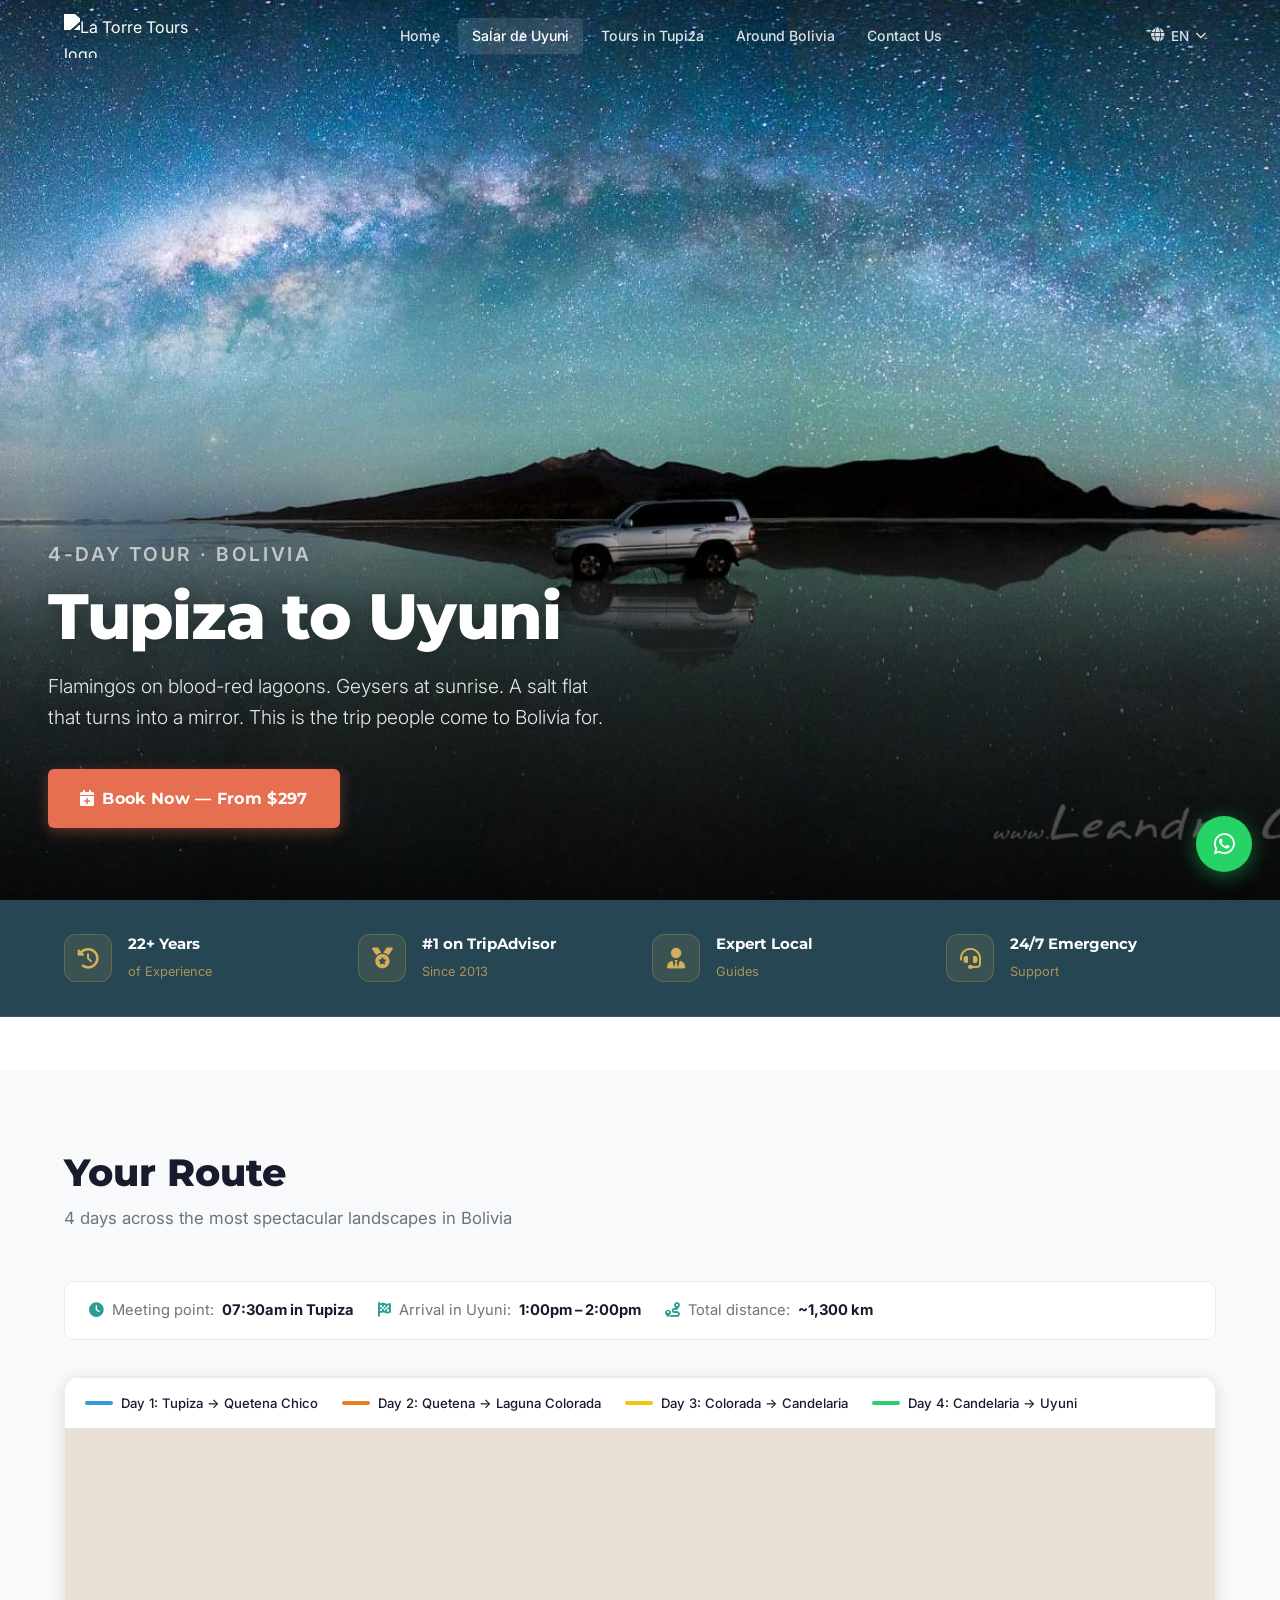
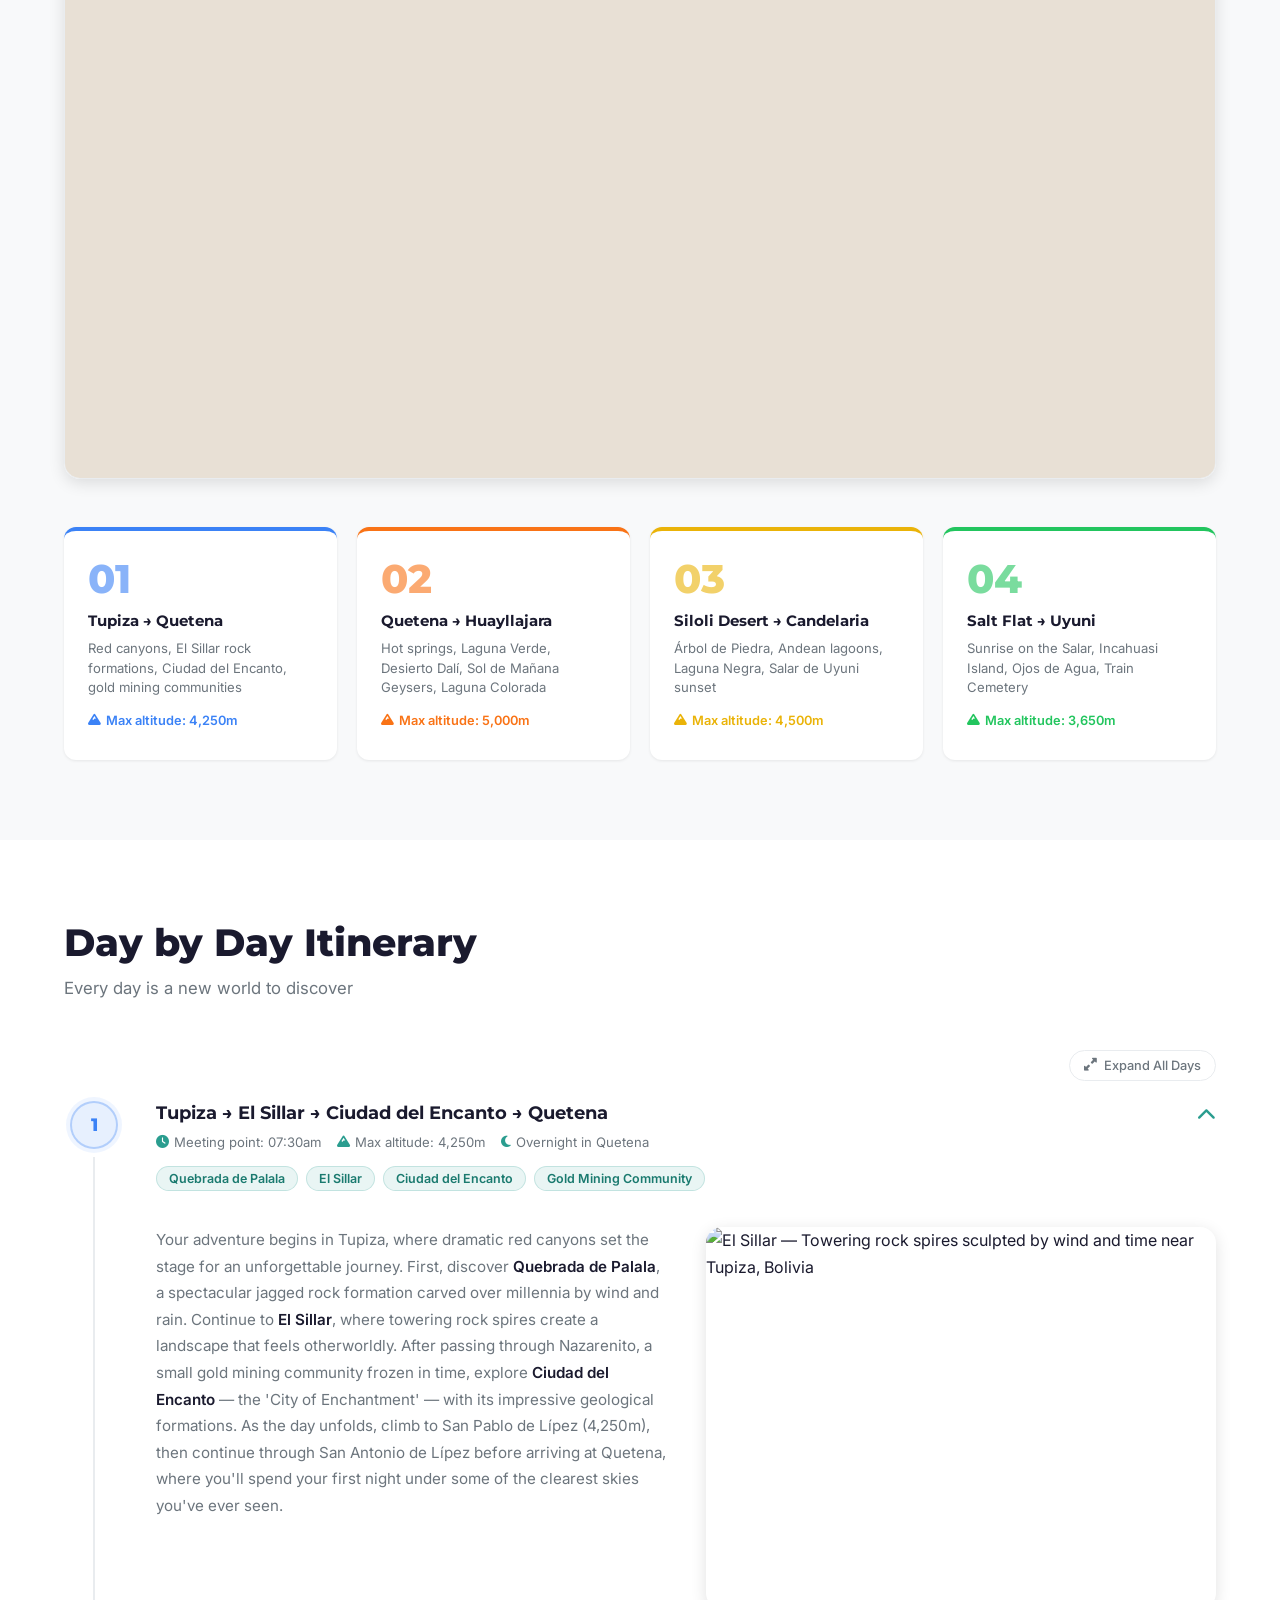
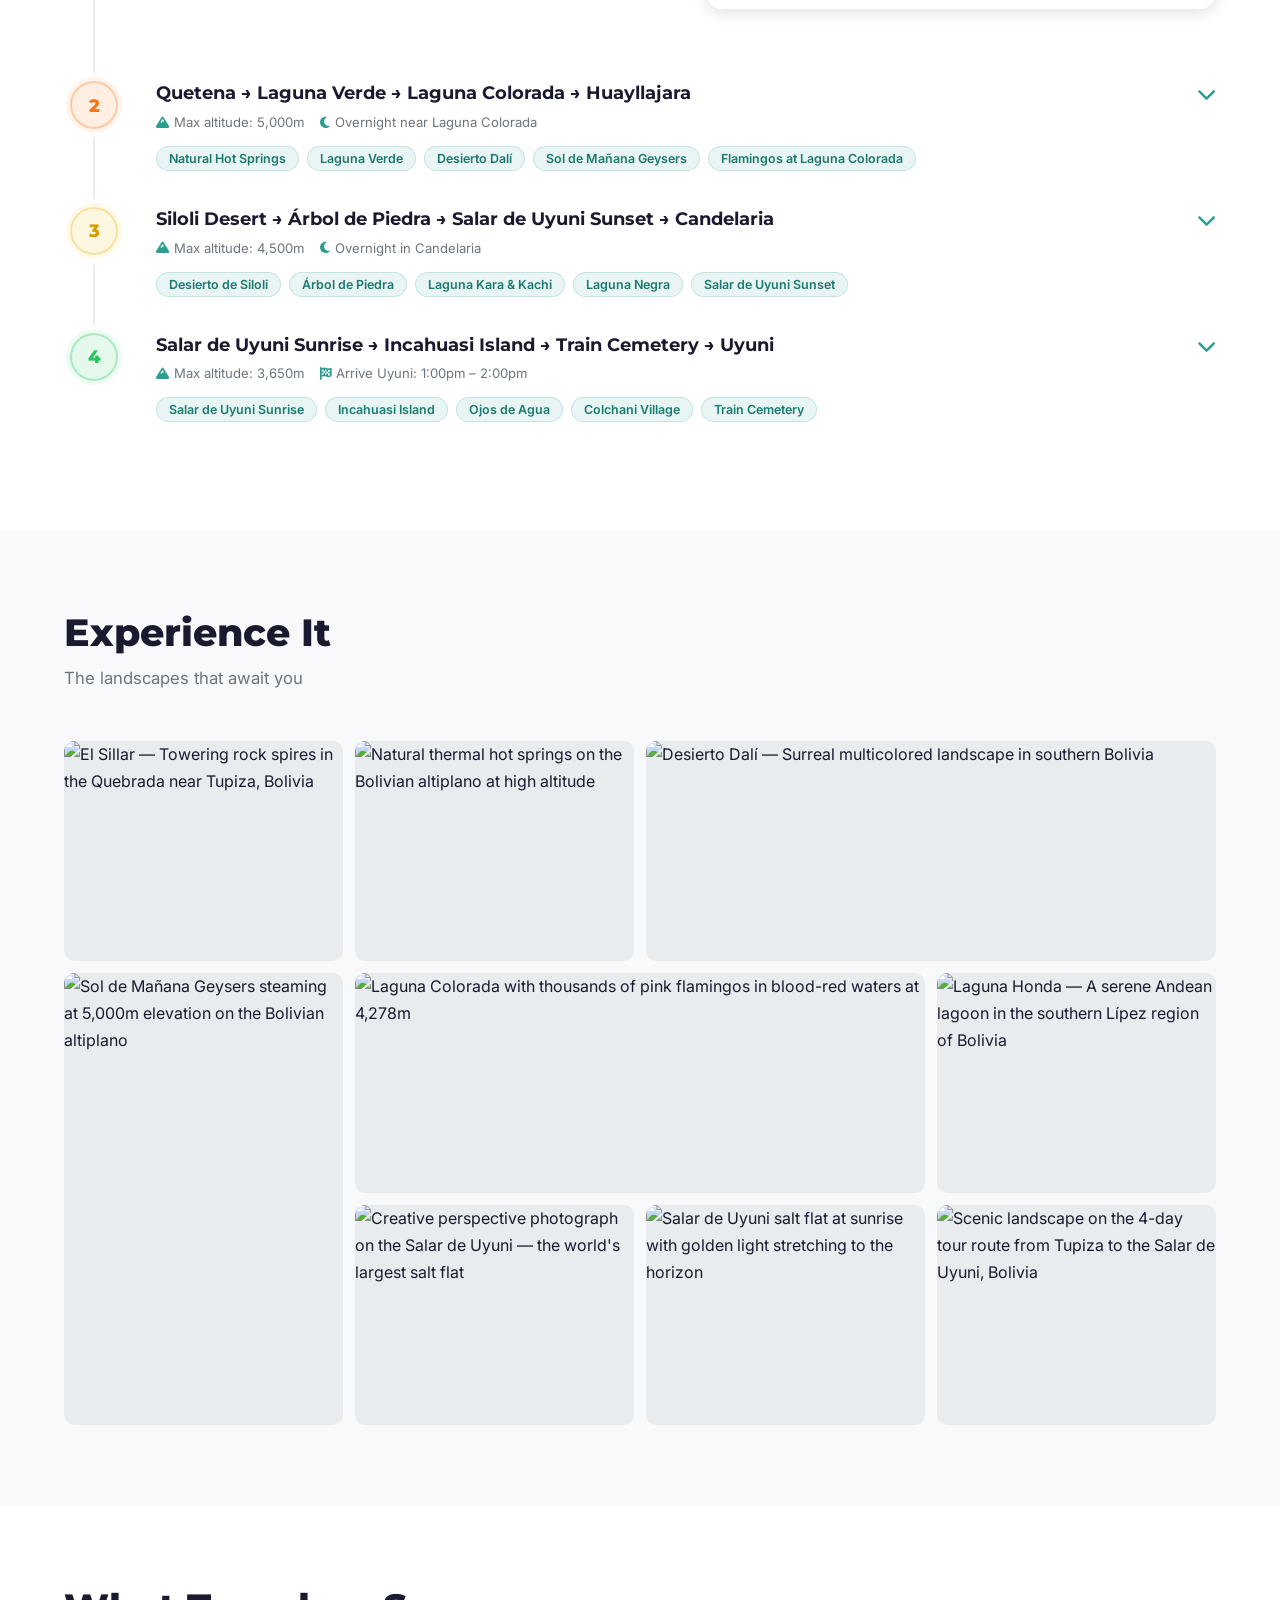
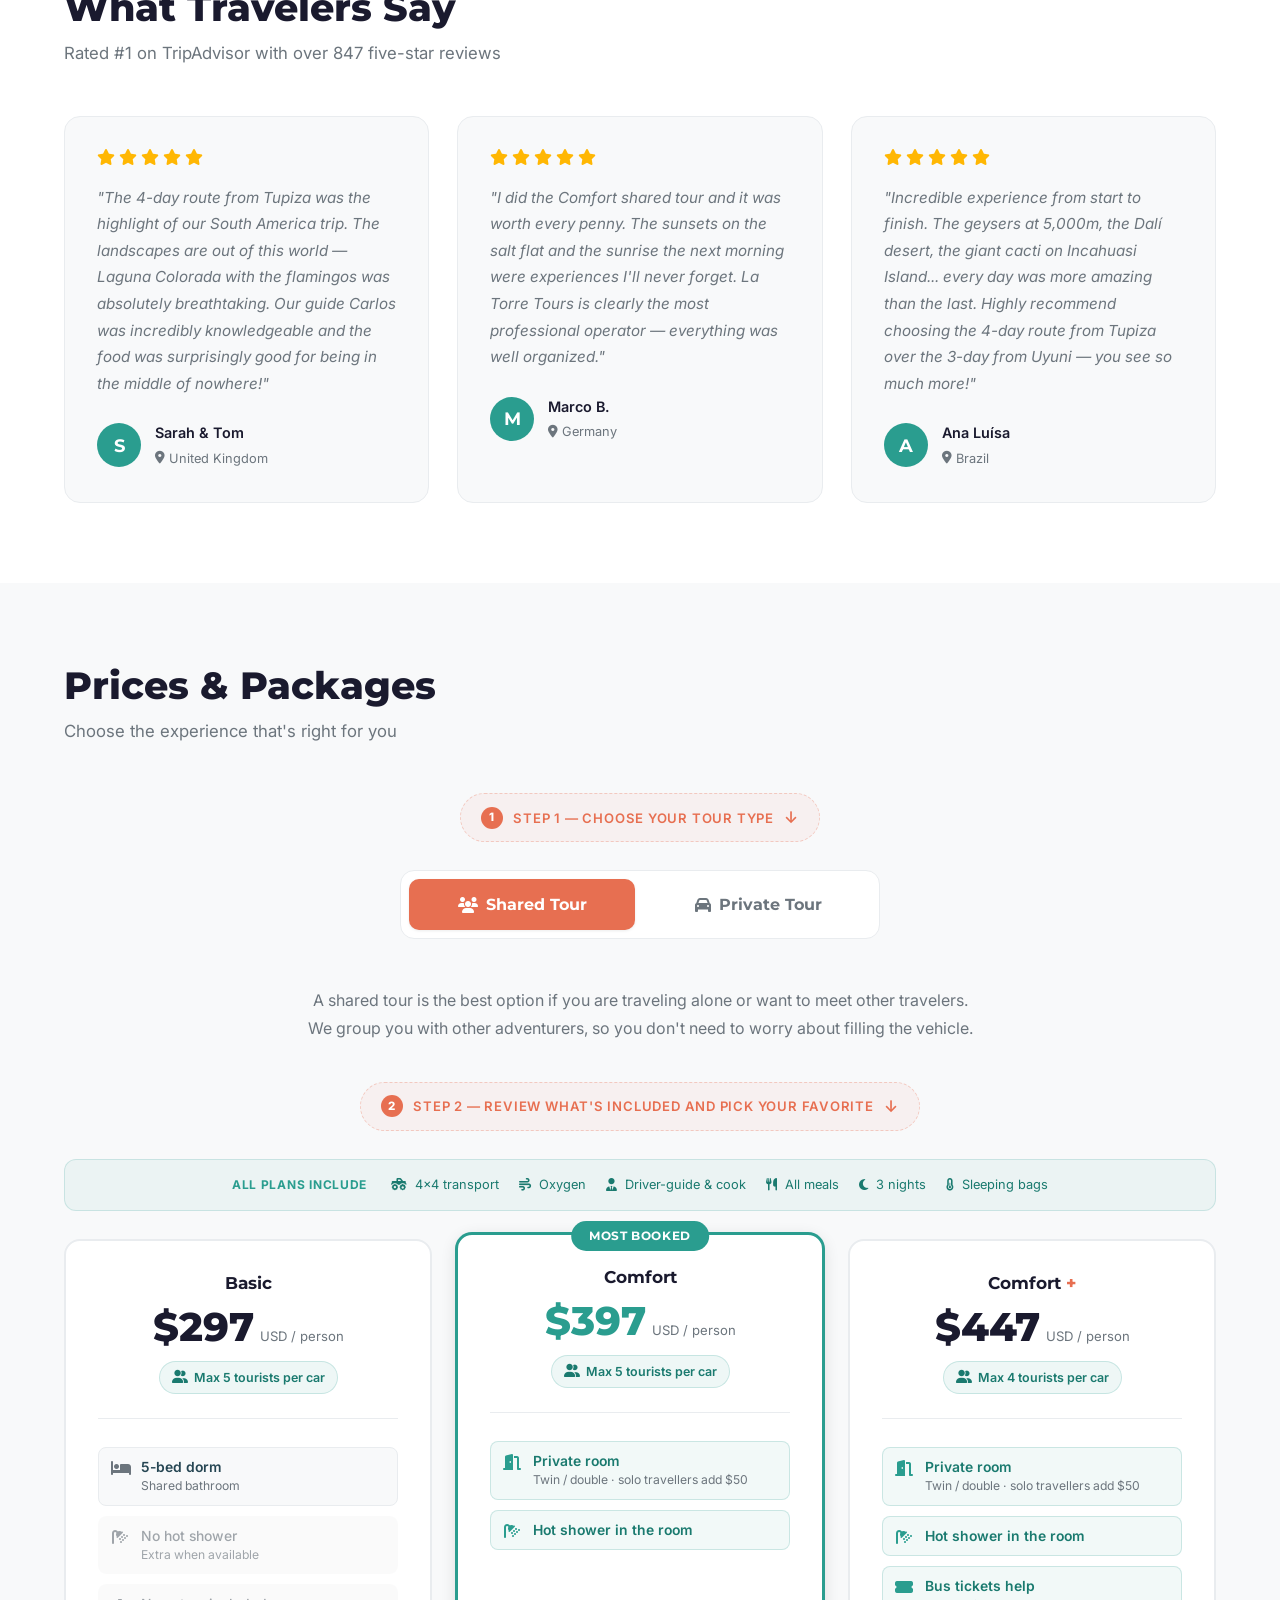
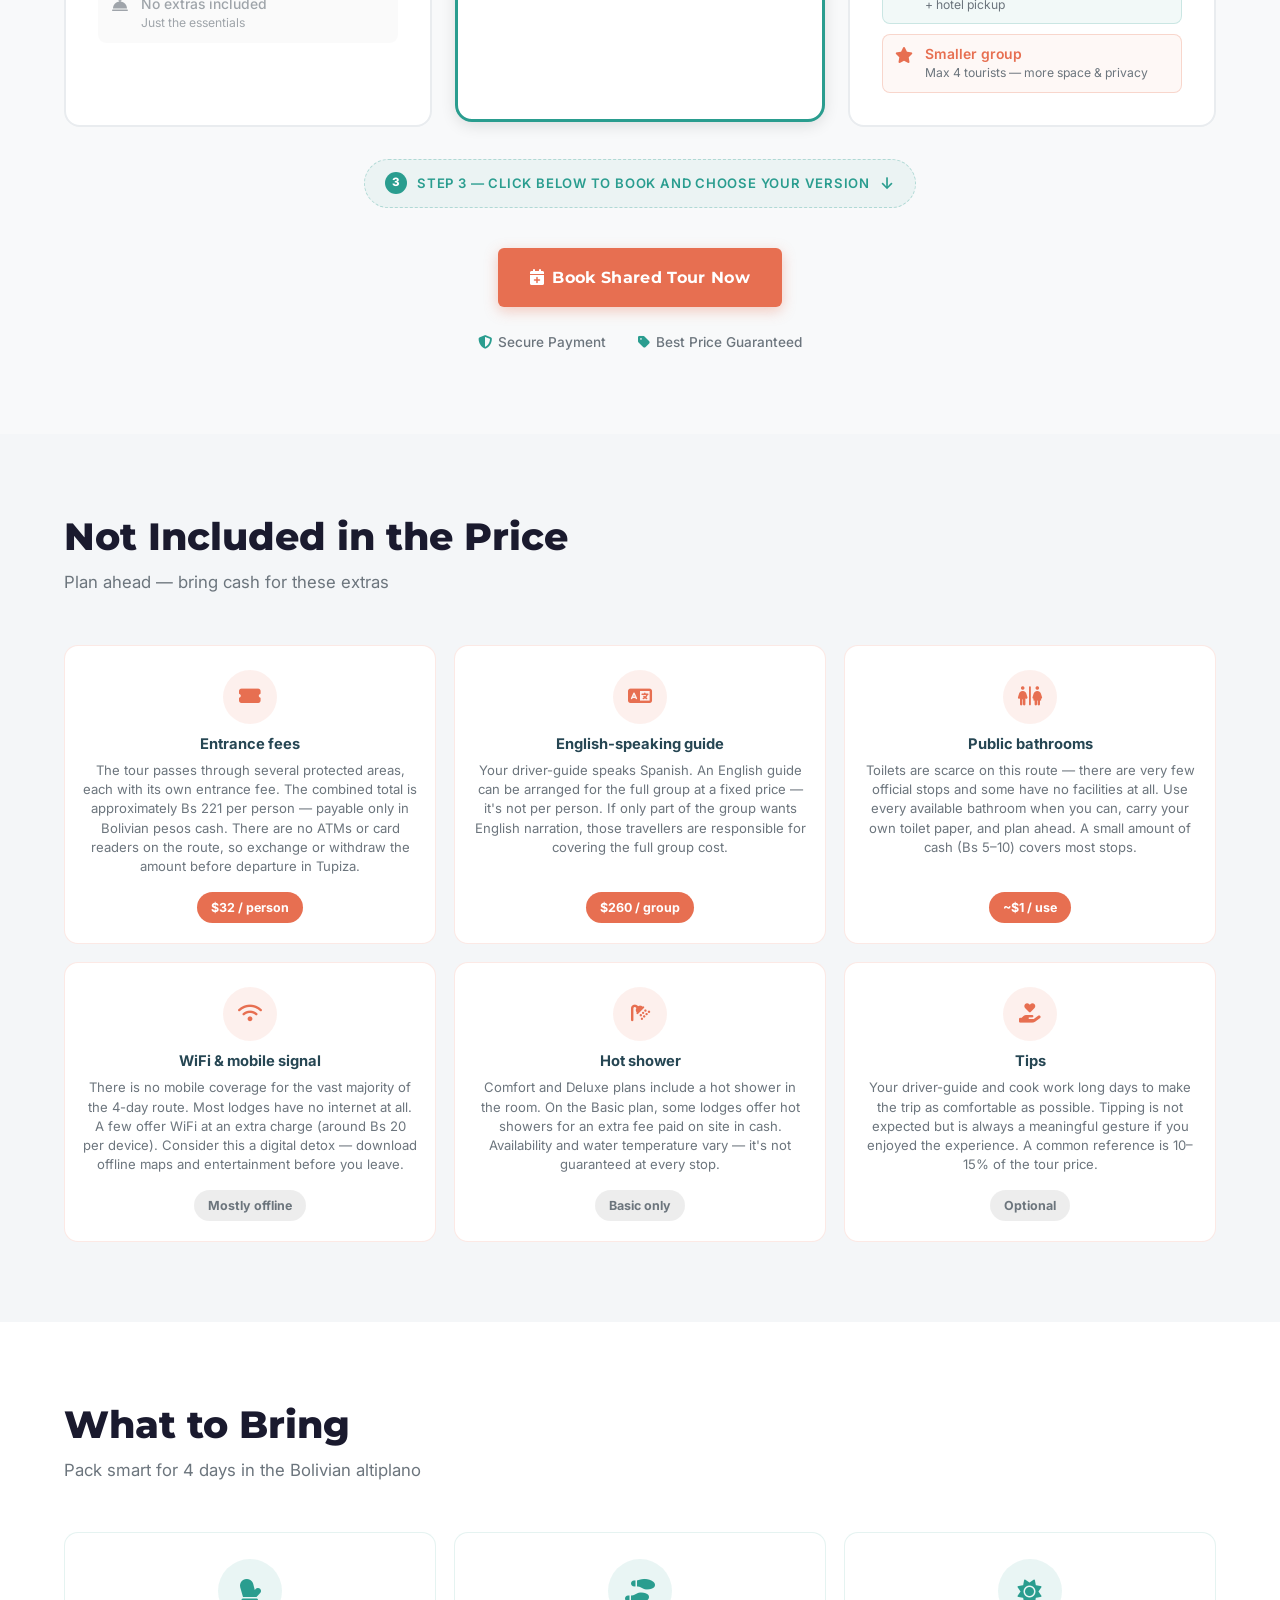
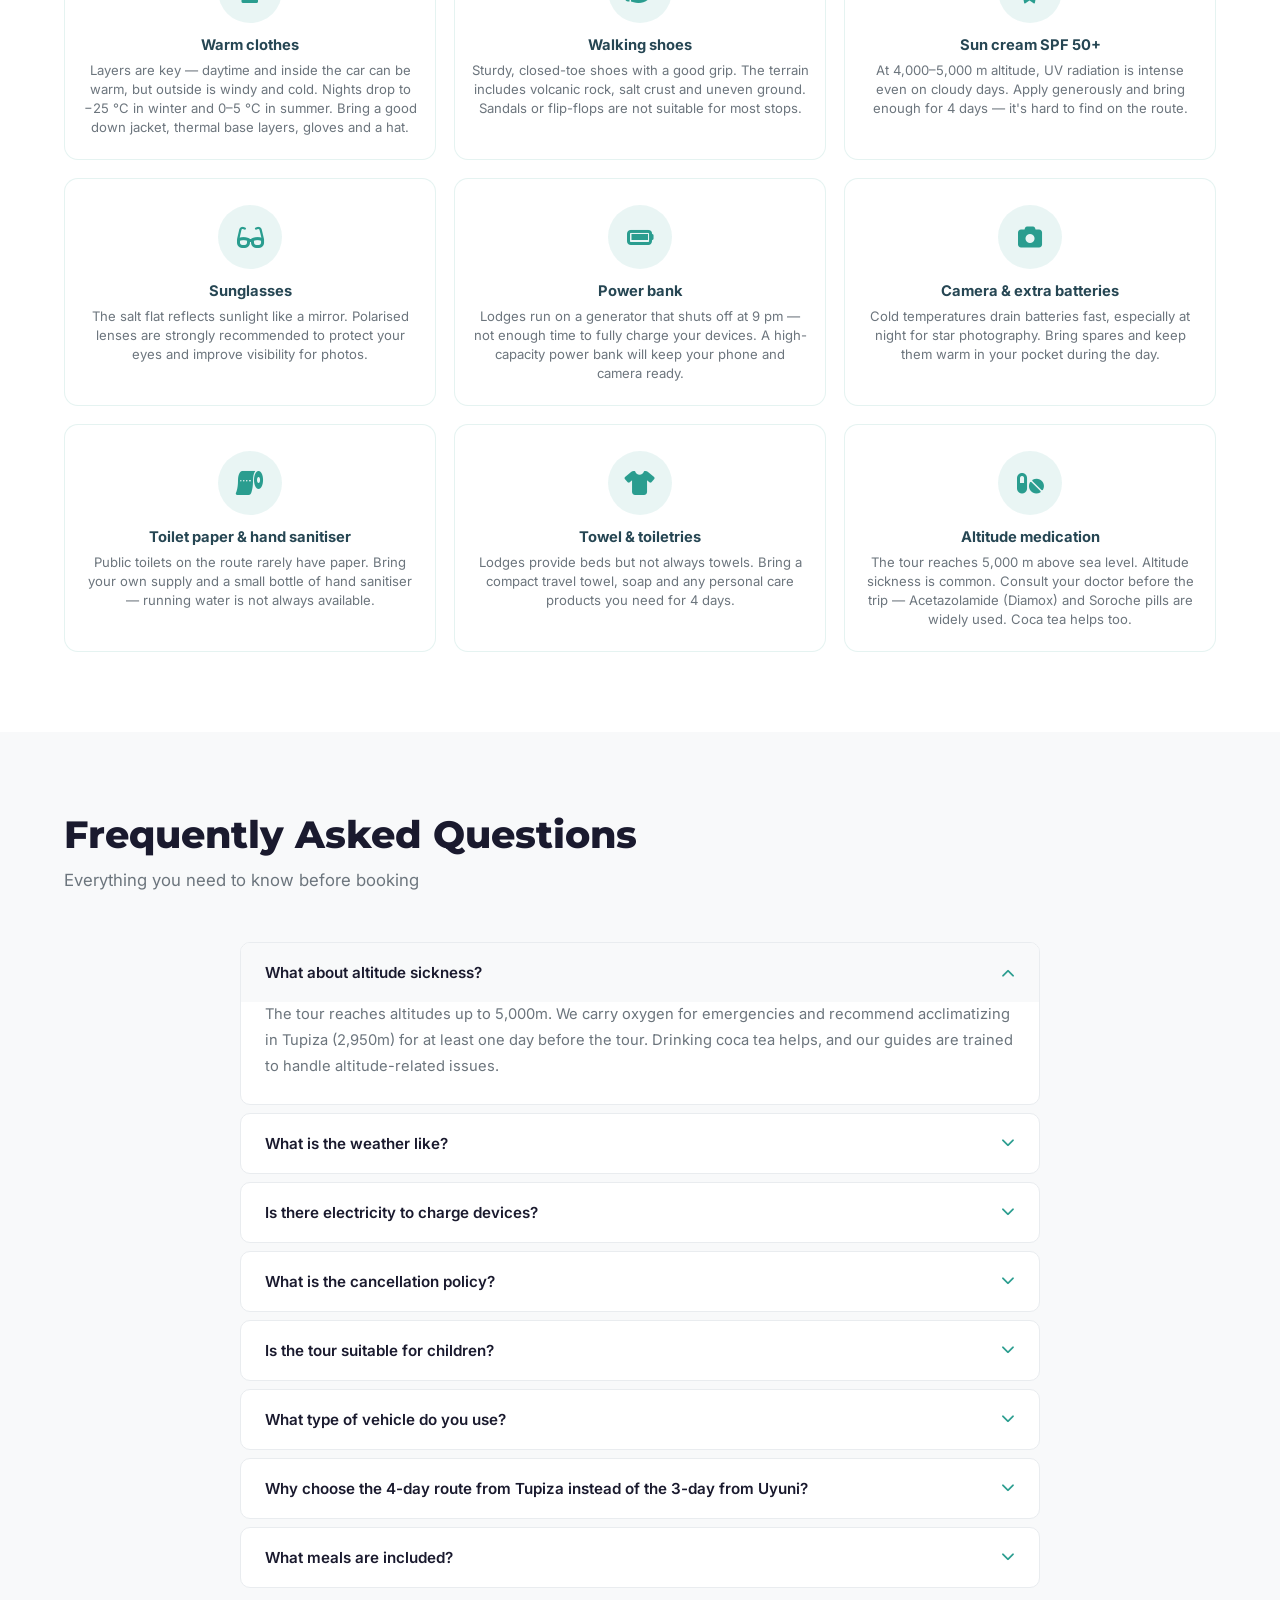
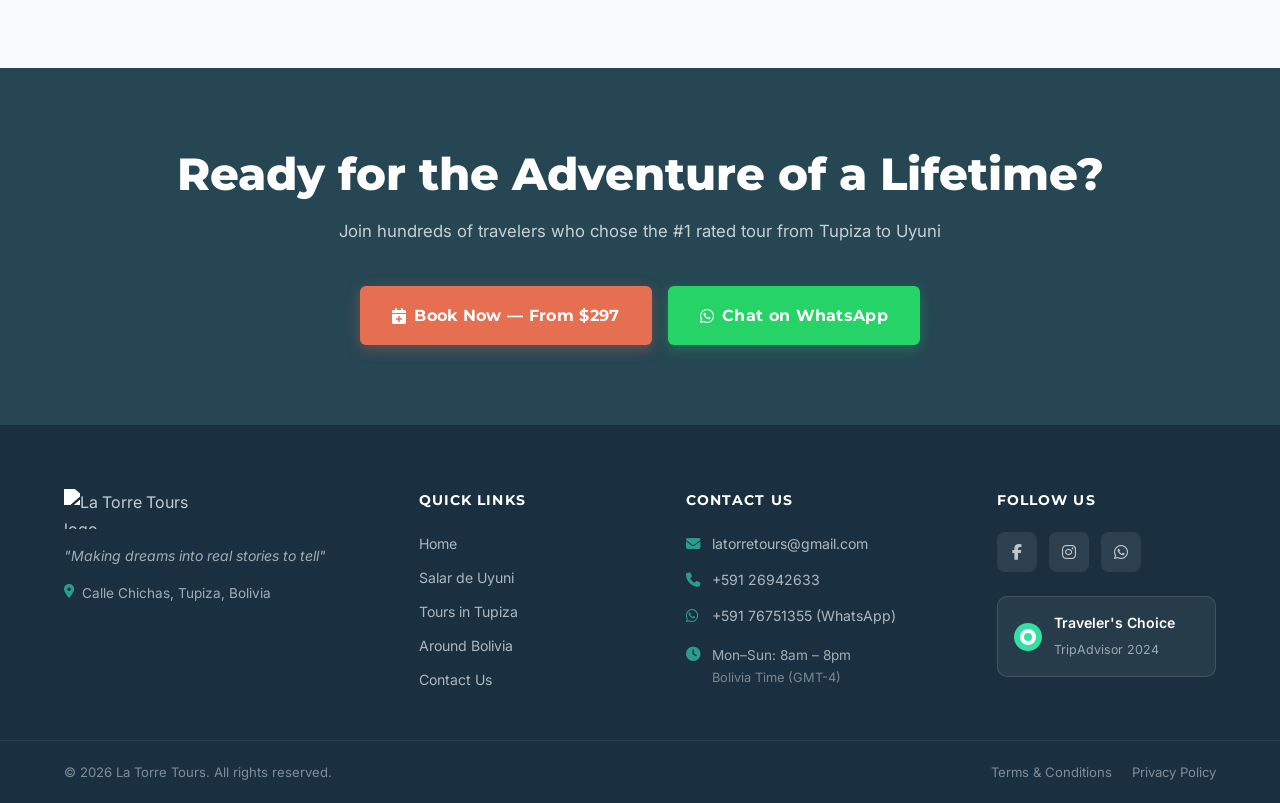
==== commit 71ee8089: "diseño mapa tour" ====
--- a/index.html
+++ b/index.html
@@ -346,24 +346,25 @@
         <div class="route-logistics">
           <span><i class="fas fa-clock" aria-hidden="true"></i> Meeting point: <strong>07:30am in Tupiza</strong></span>
           <span><i class="fas fa-flag-checkered" aria-hidden="true"></i> Arrival in Uyuni: <strong>1:00pm – 2:00pm</strong></span>
+          <span><i class="fas fa-route" aria-hidden="true"></i> Total distance: <strong>~1,300 km</strong></span>
         </div>
 
         <div class="route-map-container">
           <div class="route-map-legend">
             <div class="legend-item" data-day="1">
-              <span class="legend-line" style="background:#3B82F6"></span>
-              <span>Day 1: Tupiza → Quetena</span>
+              <span class="legend-line" style="background:#3498db"></span>
+              <span>Day 1: Tupiza → Quetena Chico</span>
             </div>
             <div class="legend-item" data-day="2">
-              <span class="legend-line" style="background:#F97316"></span>
-              <span>Day 2: Quetena → Huayllajara</span>
+              <span class="legend-line" style="background:#e67e22"></span>
+              <span>Day 2: Quetena → Laguna Colorada</span>
             </div>
             <div class="legend-item" data-day="3">
-              <span class="legend-line" style="background:#EAB308"></span>
-              <span>Day 3: Huayllajara → Candelaria</span>
+              <span class="legend-line" style="background:#f1c40f"></span>
+              <span>Day 3: Colorada → Candelaria</span>
             </div>
             <div class="legend-item" data-day="4">
-              <span class="legend-line" style="background:#22C55E"></span>
+              <span class="legend-line" style="background:#2ecc71"></span>
               <span>Day 4: Candelaria → Uyuni</span>
             </div>
           </div>
--- a/style.css
+++ b/style.css
@@ -1143,10 +1143,10 @@
   box-shadow: 0 0 0 4px rgba(42,157,143,.15);
 }
 
-.itinerary-day:nth-child(1) .day-circle { background: var(--day1-color); box-shadow: 0 0 0 4px rgba(231,111,81,.15); }
-.itinerary-day:nth-child(2) .day-circle { background: var(--day2-color); }
-.itinerary-day:nth-child(3) .day-circle { background: var(--day3-color); }
-.itinerary-day:nth-child(4) .day-circle { background: var(--day4-color); box-shadow: 0 0 0 4px rgba(255,183,3,.15); }
+.itinerary-day:nth-child(1) .day-circle { background: rgba(59,130,246,.12);  color: #3B82F6; box-shadow: 0 0 0 4px rgba(59,130,246,.08);  border: 2px solid rgba(59,130,246,.3);  }
+.itinerary-day:nth-child(2) .day-circle { background: rgba(249,115,22,.12);  color: #F97316; box-shadow: 0 0 0 4px rgba(249,115,22,.08);  border: 2px solid rgba(249,115,22,.3);  }
+.itinerary-day:nth-child(3) .day-circle { background: rgba(234,179,8,.12);   color: #D4A000; box-shadow: 0 0 0 4px rgba(234,179,8,.08);   border: 2px solid rgba(234,179,8,.3);   }
+.itinerary-day:nth-child(4) .day-circle { background: rgba(34,197,94,.12);   color: #22C55E; box-shadow: 0 0 0 4px rgba(34,197,94,.08);   border: 2px solid rgba(34,197,94,.3);   }
 
 .day-line {
   width: 2px;
@@ -2441,7 +2441,7 @@
 }
 
 #route-map {
-  height: 480px;
+  height: 650px;
   width: 100%;
   background: #e8e0d5;
 }
@@ -2558,6 +2558,22 @@
   line-height: 1.4;
 }
 
+/* Map stop labels */
+.map-label {
+  background: rgba(255, 255, 255, 0.92) !important;
+  border: none !important;
+  box-shadow: 0 1px 4px rgba(0,0,0,.25) !important;
+  border-radius: 4px !important;
+  padding: 2px 6px !important;
+  font-size: 11px !important;
+  font-weight: 600 !important;
+  font-family: var(--font-body) !important;
+  color: #1a1a2e !important;
+  white-space: nowrap !important;
+  pointer-events: none !important;
+}
+.map-label::before { display: none !important; }
+
 @media (max-width: 768px) {
   #route-map { height: 320px; }
   .route-map-legend { gap: 8px 16px; padding: 12px 16px; }
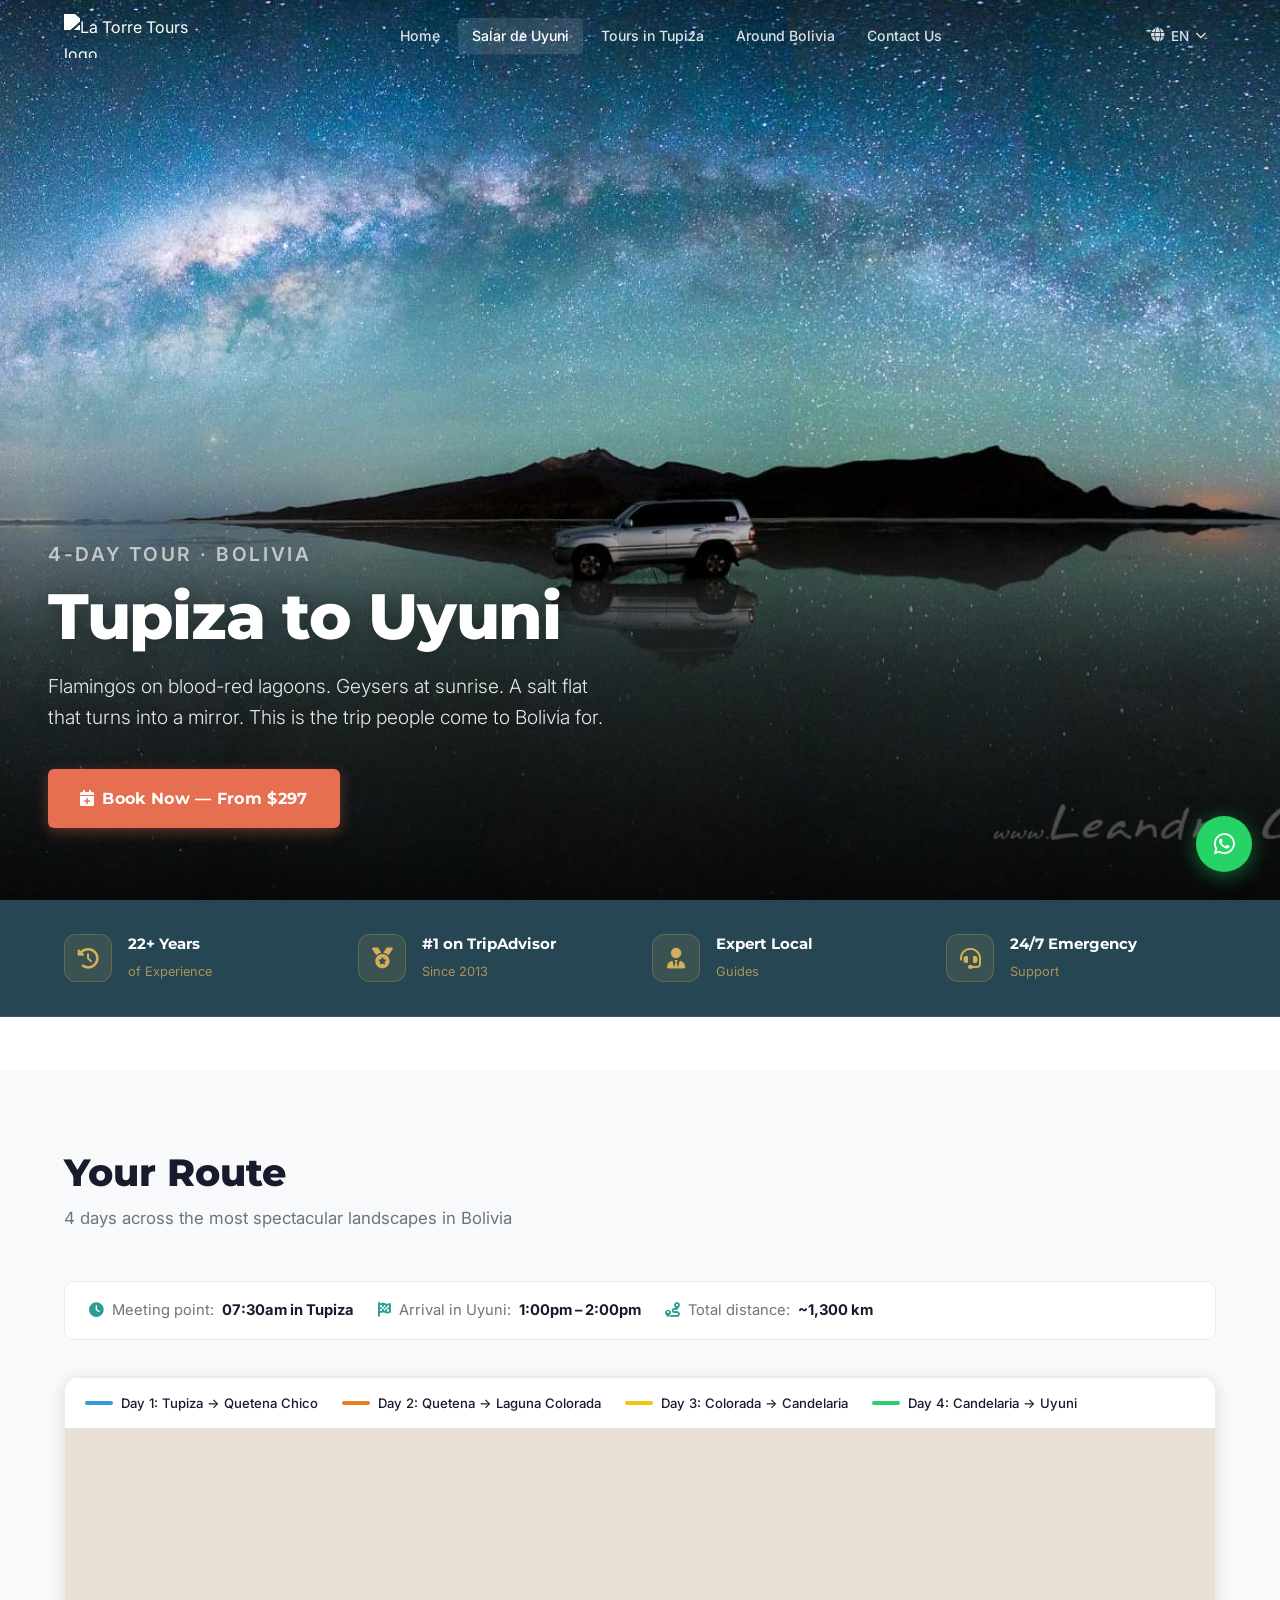
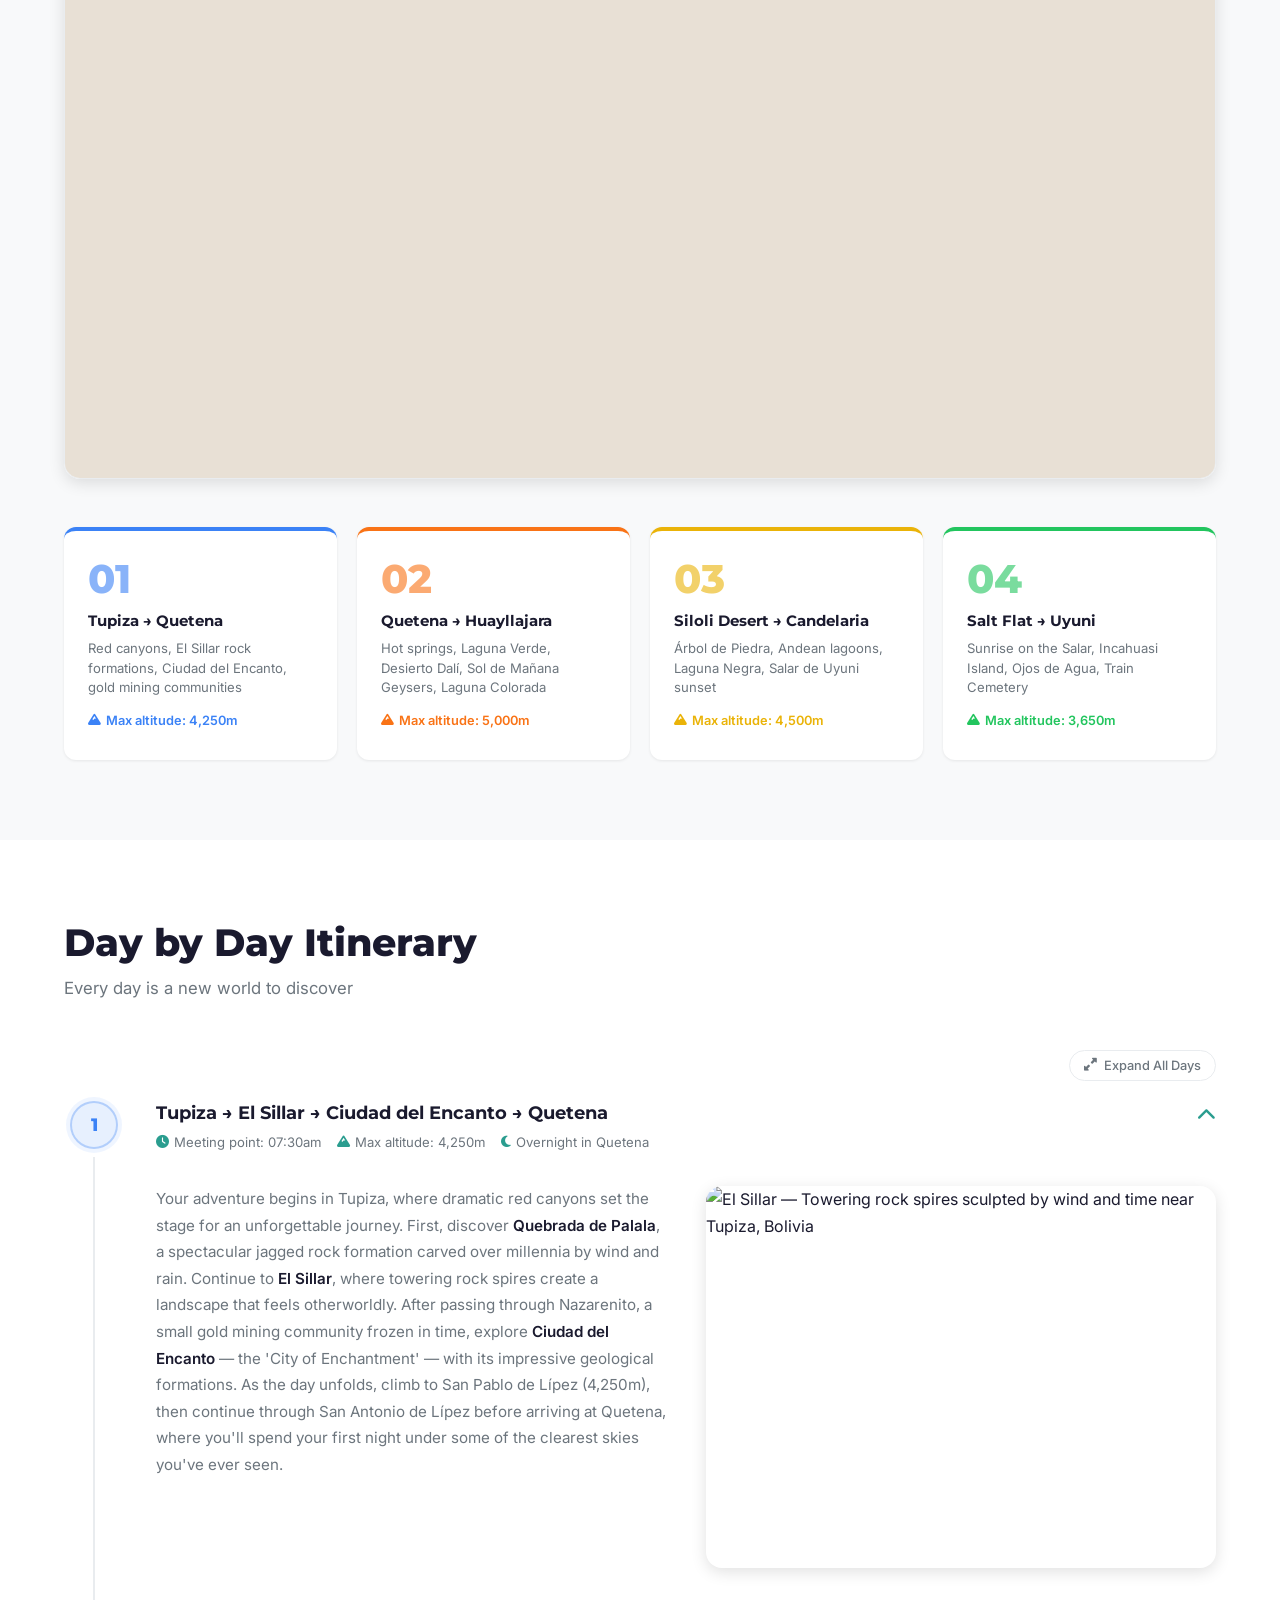
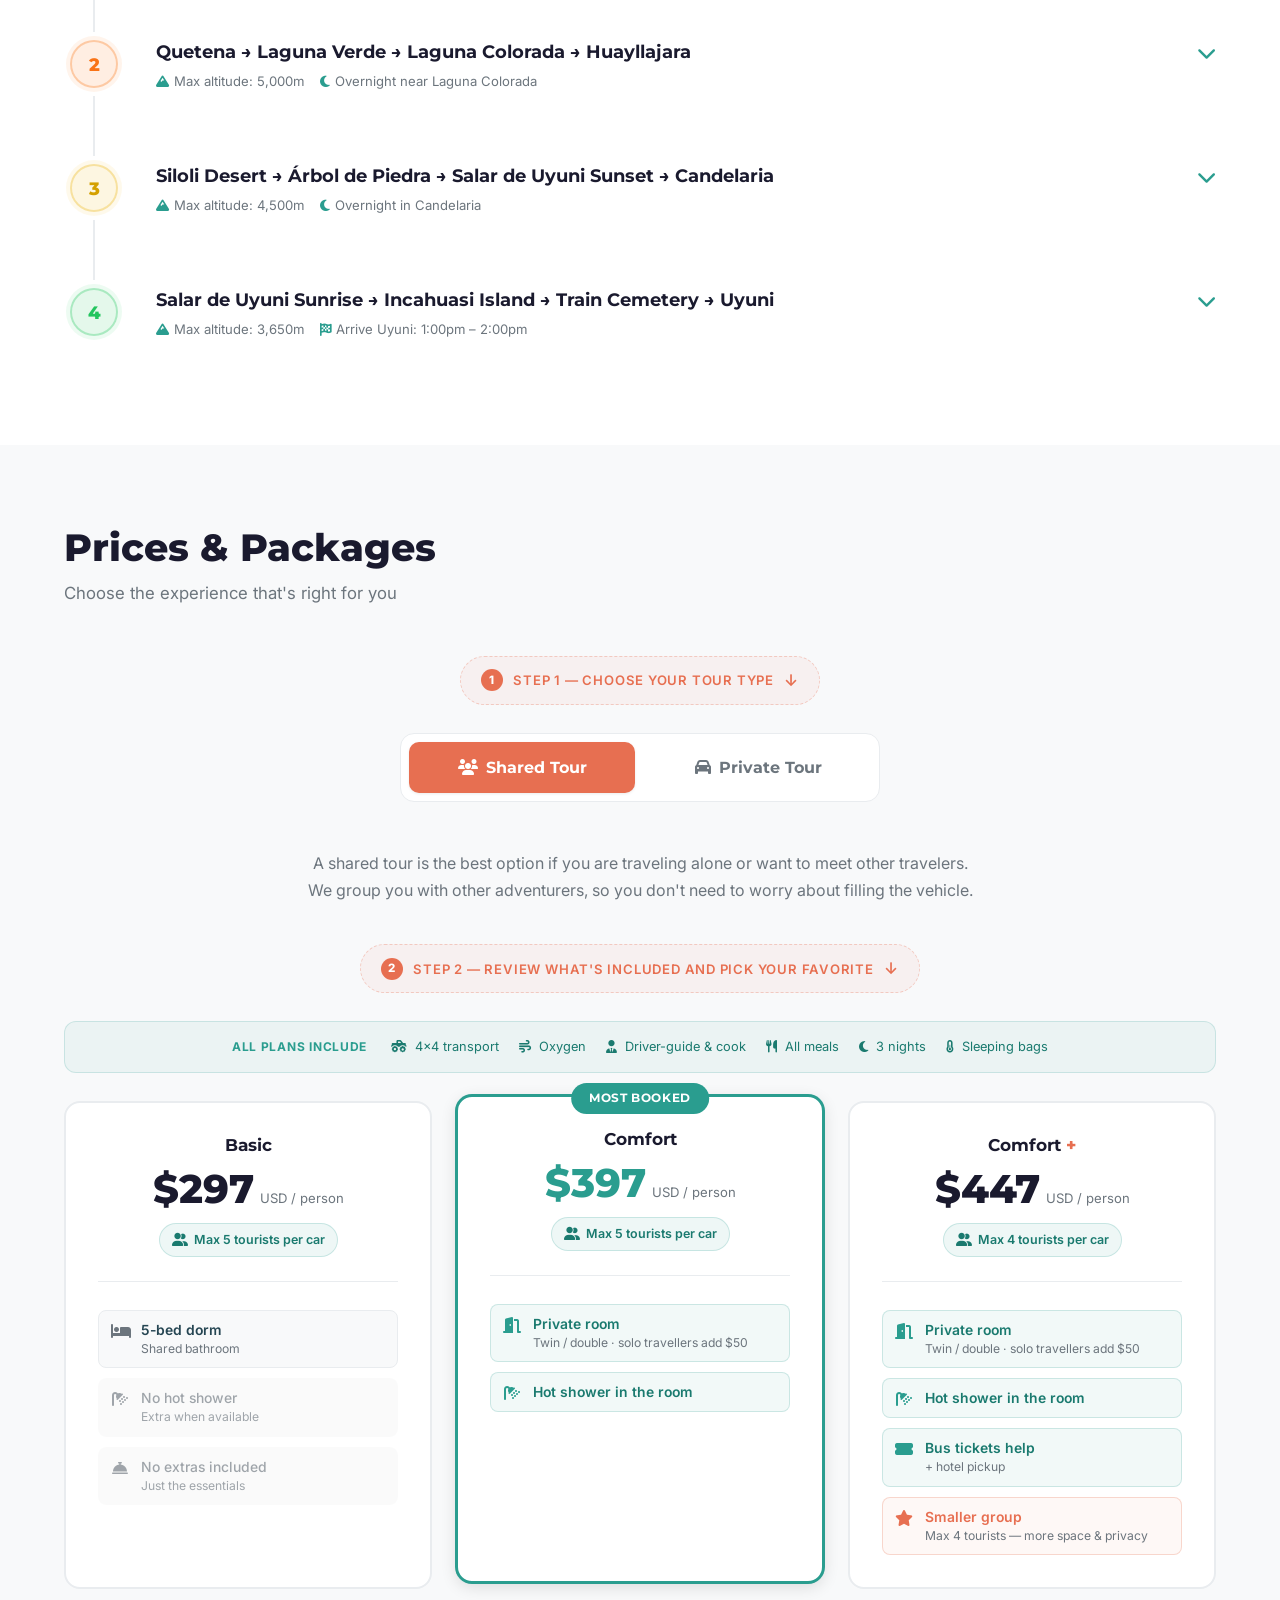
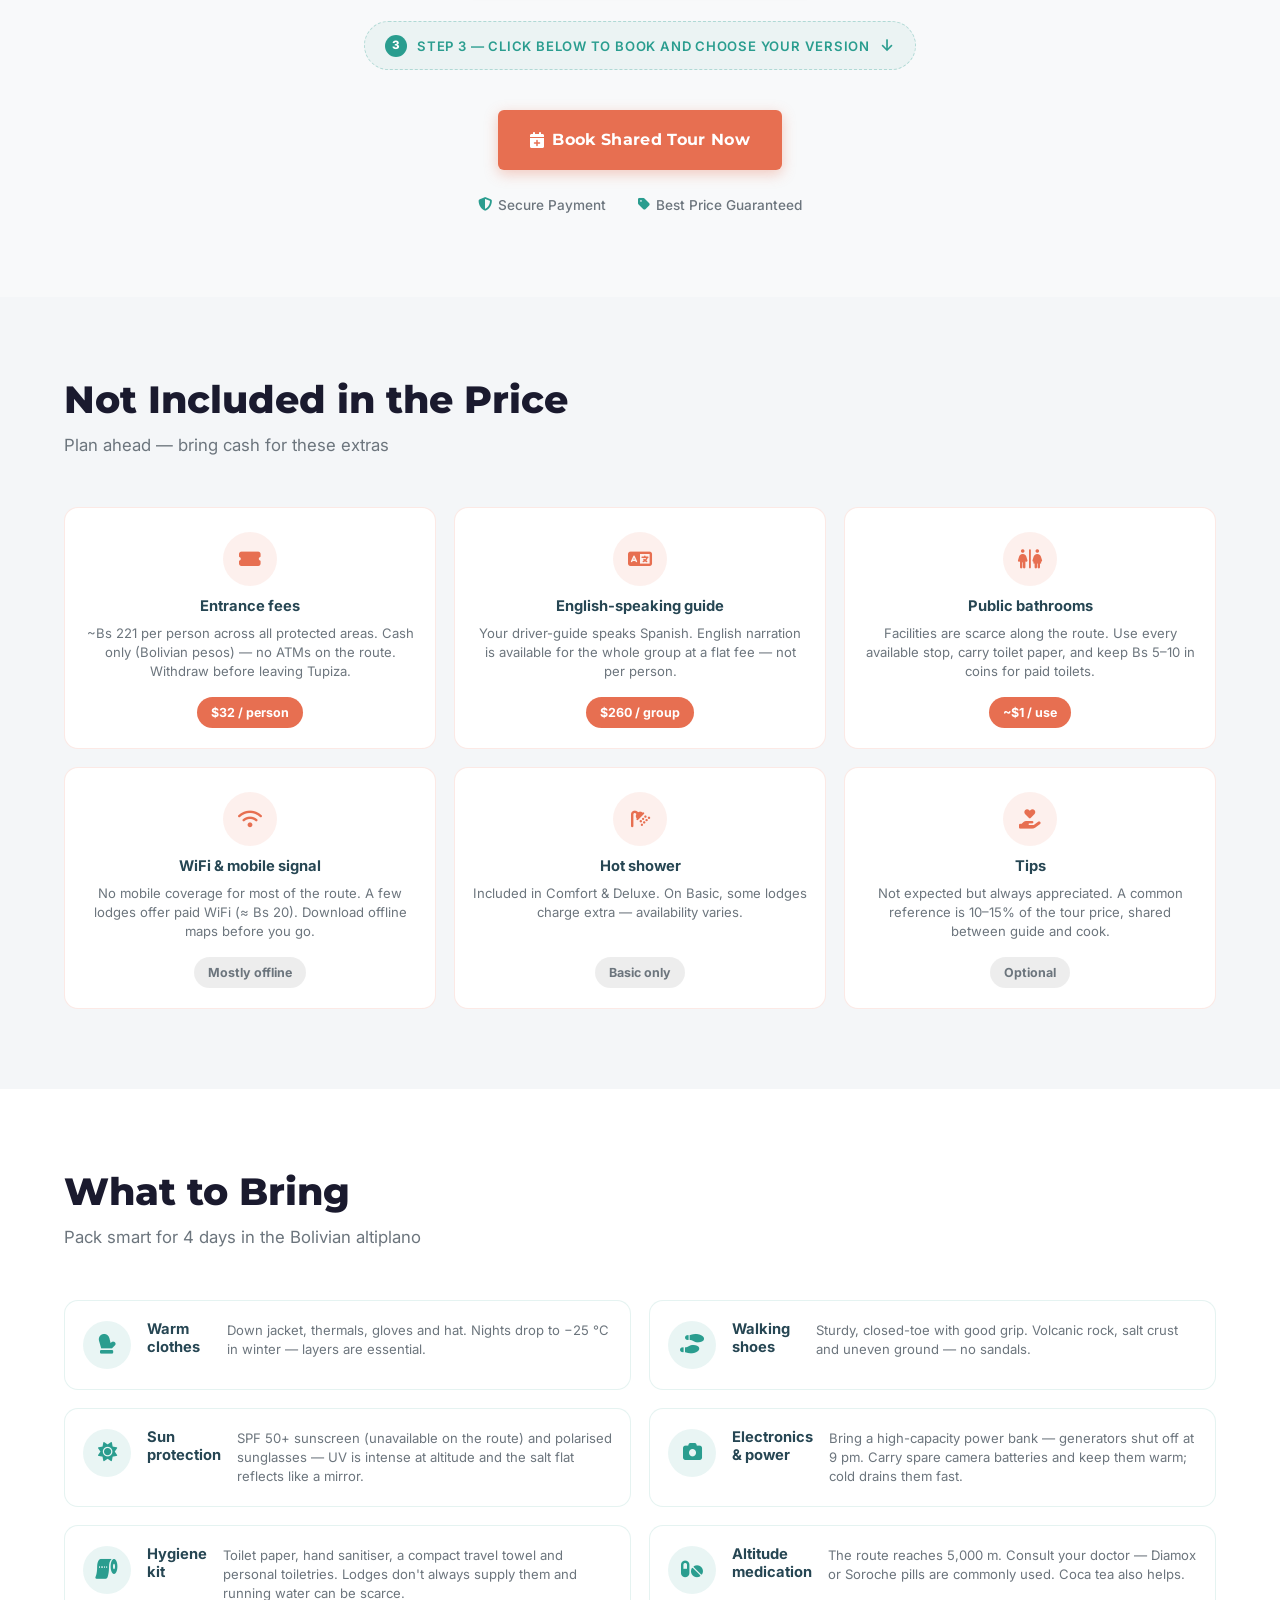
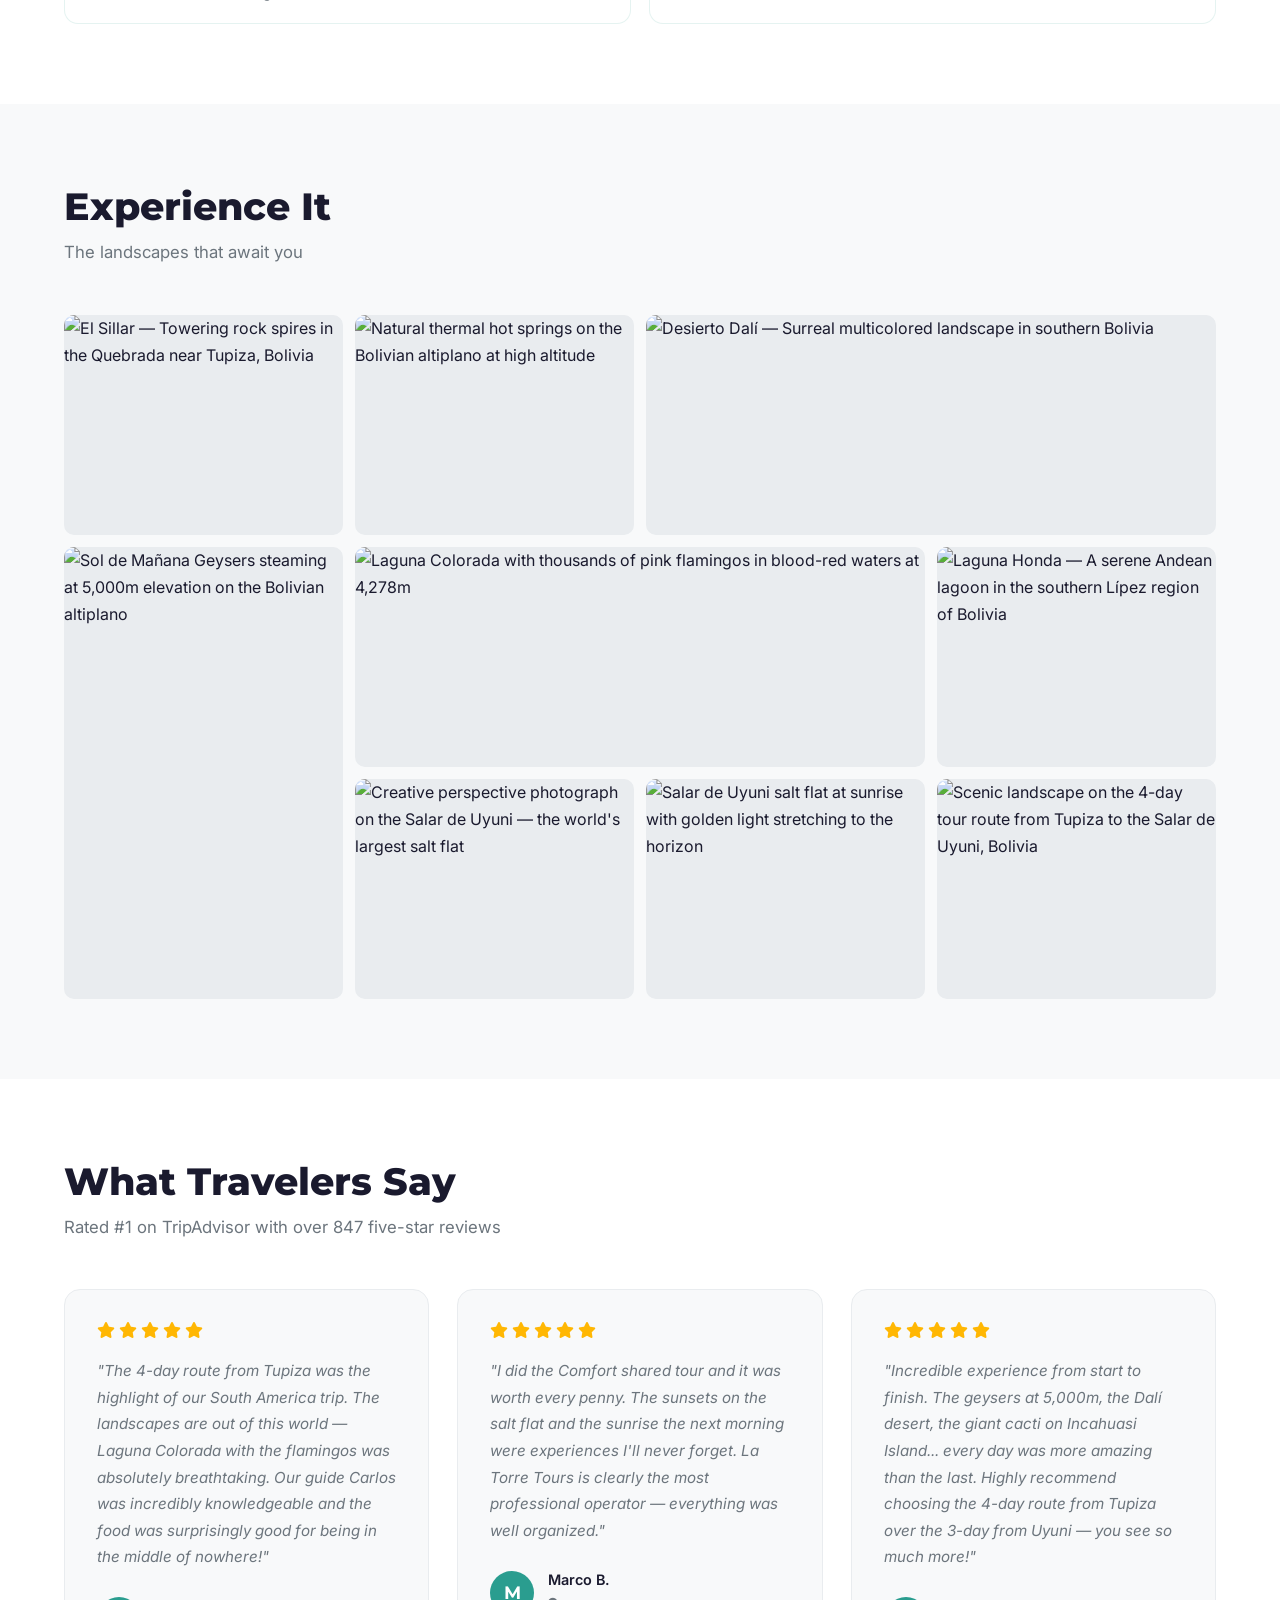
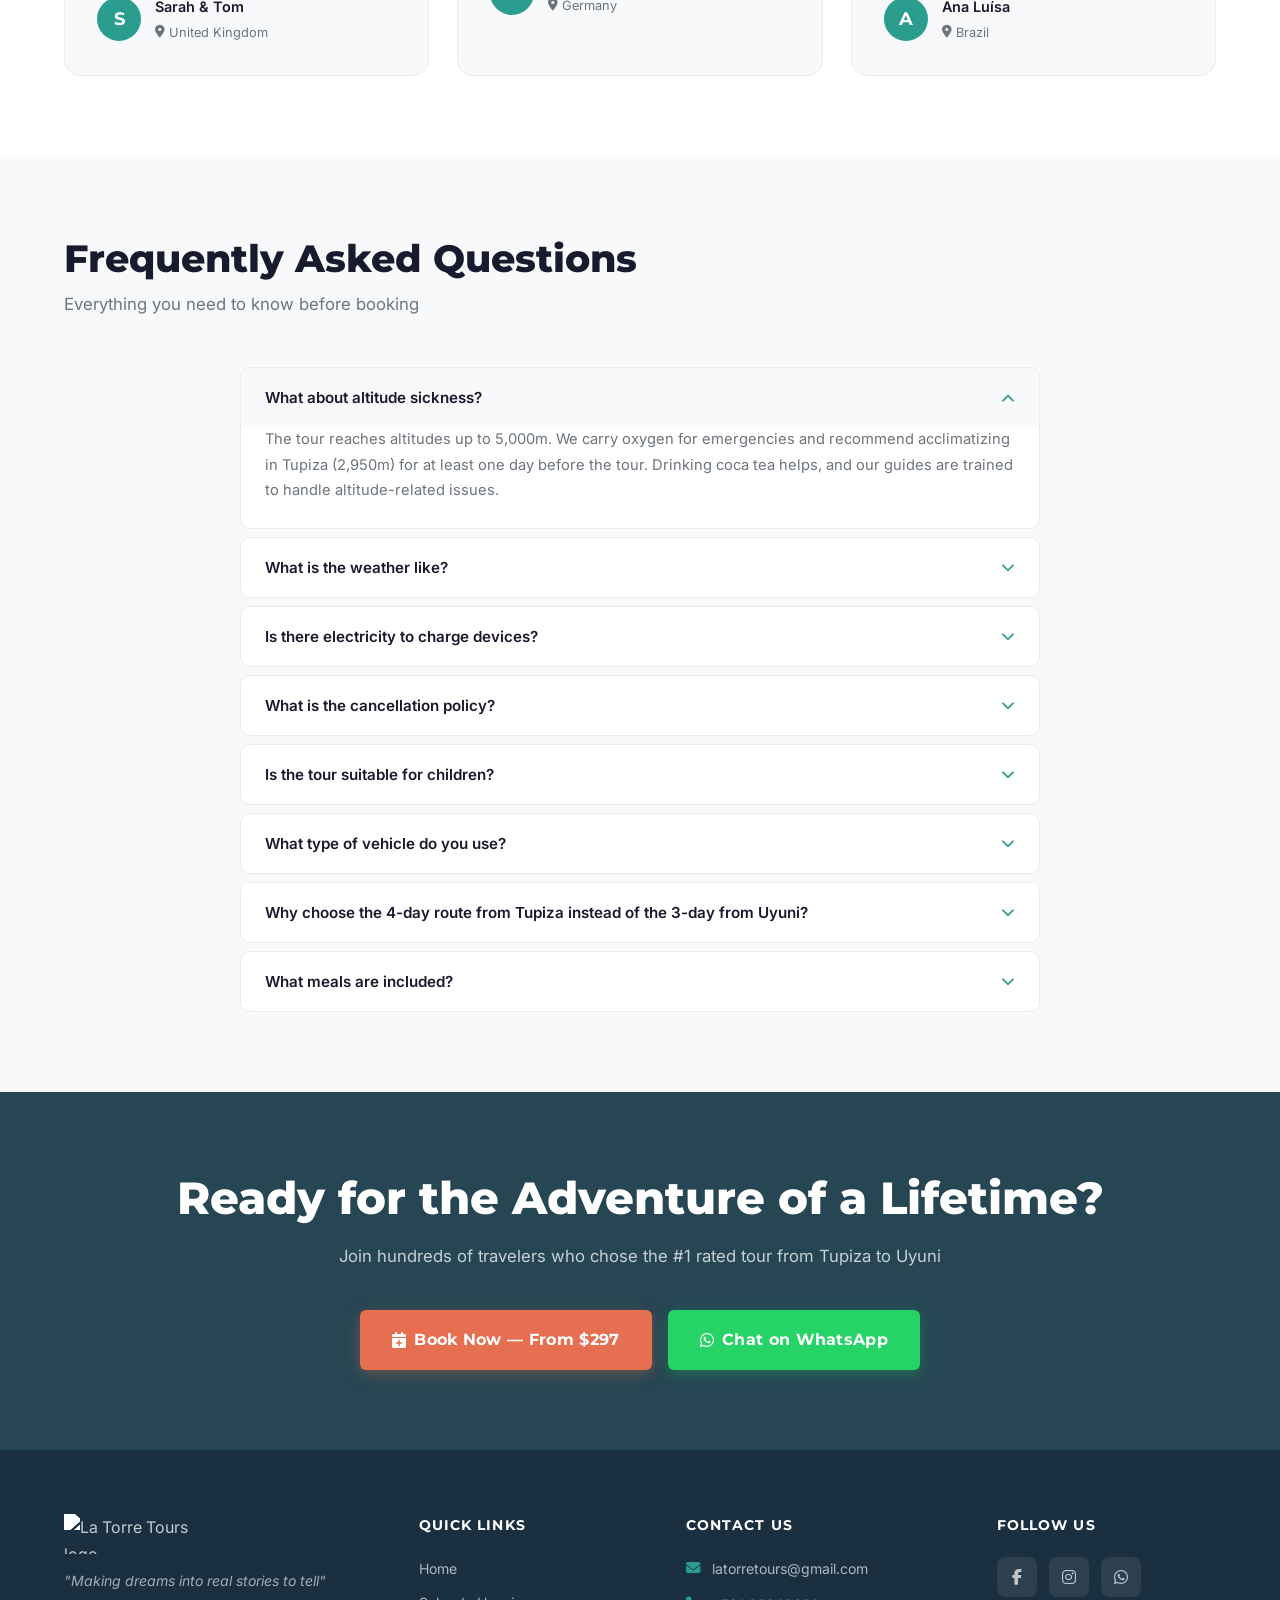
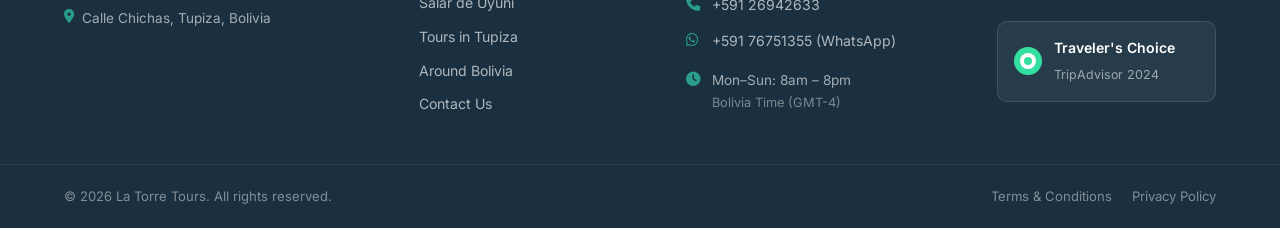
==== commit 61312700: "arreglos de ubicación movimos galeria y testimonios al final, y disminuimos texto en not includings " ====
--- a/index.html
+++ b/index.html
@@ -261,6 +261,7 @@
         <div class="hero-ctas">
           <a href="https://book.latorretours-tupiza.com/4d-s"
              class="btn btn-accent btn-large"
+             id="heroCta"
              target="_blank" rel="noopener noreferrer">
             <i class="fas fa-calendar-plus" aria-hidden="true"></i>
             Book Now — From $297
@@ -336,6 +337,16 @@
       </div>
     </nav>
 
+    <!-- Mobile fixed Book bar -->
+    <a href="https://book.latorretours-tupiza.com/4d-s"
+       class="mobile-book-bar"
+       id="mobileBookBtn"
+       target="_blank" rel="noopener noreferrer"
+       aria-label="Book Now — From $297">
+      <i class="fas fa-calendar-plus" aria-hidden="true"></i>
+      <span id="mobileBookLabel">Book Shared Tour Now</span>
+    </a>
+
     <!-- ═══════════════════════════════════════════
          ROUTE SECTION
     ═══════════════════════════════════════════ -->
@@ -442,12 +453,6 @@
                       <span><i class="fas fa-moon" aria-hidden="true"></i> Overnight in Quetena</span>
                     </div>
                   </header>
-                  <div class="day-highlights" aria-label="Day 1 highlights">
-                    <span class="highlight-chip">Quebrada de Palala</span>
-                    <span class="highlight-chip">El Sillar</span>
-                    <span class="highlight-chip">Ciudad del Encanto</span>
-                    <span class="highlight-chip">Gold Mining Community</span>
-                  </div>
                 </div>
                 <i class="fas fa-chevron-down day-chevron" aria-hidden="true"></i>
               </button>
@@ -482,13 +487,6 @@
                       <span><i class="fas fa-moon" aria-hidden="true"></i> Overnight near Laguna Colorada</span>
                     </div>
                   </header>
-                  <div class="day-highlights" aria-label="Day 2 highlights">
-                    <span class="highlight-chip">Natural Hot Springs</span>
-                    <span class="highlight-chip">Laguna Verde</span>
-                    <span class="highlight-chip">Desierto Dalí</span>
-                    <span class="highlight-chip">Sol de Mañana Geysers</span>
-                    <span class="highlight-chip">Flamingos at Laguna Colorada</span>
-                  </div>
                 </div>
                 <i class="fas fa-chevron-down day-chevron" aria-hidden="true"></i>
               </button>
@@ -523,13 +521,6 @@
                       <span><i class="fas fa-moon" aria-hidden="true"></i> Overnight in Candelaria</span>
                     </div>
                   </header>
-                  <div class="day-highlights" aria-label="Day 3 highlights">
-                    <span class="highlight-chip">Desierto de Siloli</span>
-                    <span class="highlight-chip">Árbol de Piedra</span>
-                    <span class="highlight-chip">Laguna Kara &amp; Kachi</span>
-                    <span class="highlight-chip">Laguna Negra</span>
-                    <span class="highlight-chip">Salar de Uyuni Sunset</span>
-                  </div>
                 </div>
                 <i class="fas fa-chevron-down day-chevron" aria-hidden="true"></i>
               </button>
@@ -564,13 +555,6 @@
                       <span><i class="fas fa-flag-checkered" aria-hidden="true"></i> Arrive Uyuni: 1:00pm – 2:00pm</span>
                     </div>
                   </header>
-                  <div class="day-highlights" aria-label="Day 4 highlights">
-                    <span class="highlight-chip">Salar de Uyuni Sunrise</span>
-                    <span class="highlight-chip">Incahuasi Island</span>
-                    <span class="highlight-chip">Ojos de Agua</span>
-                    <span class="highlight-chip">Colchani Village</span>
-                    <span class="highlight-chip">Train Cemetery</span>
-                  </div>
                 </div>
                 <i class="fas fa-chevron-down day-chevron" aria-hidden="true"></i>
               </button>
@@ -590,189 +574,6 @@
             </div>
           </article>
 
-        </div>
-      </div>
-    </section>
-
-    <!-- ═══════════════════════════════════════════
-         GALLERY
-    ═══════════════════════════════════════════ -->
-    <section id="gallery" class="gallery-section">
-      <div class="container">
-        <h2>Experience It</h2>
-        <p class="section-subtitle">The landscapes that await you</p>
-
-        <div class="gallery-grid" role="list" aria-label="Tour photo gallery">
-          <div class="gallery-item" role="listitem" data-index="0"
-               data-caption="El Sillar — Towering rock formations sculpted by wind and time near Tupiza"
-               tabindex="0" aria-label="Open image: El Sillar">
-            <img src="https://latorretours-tupiza.com/wp-content/uploads/2023/04/el_sillar-639.webp"
-                 alt="El Sillar — Towering rock spires in the Quebrada near Tupiza, Bolivia" loading="lazy">
-            <div class="gallery-overlay" aria-hidden="true">
-              <span>El Sillar</span>
-              <i class="fas fa-expand-alt"></i>
-            </div>
-          </div>
-
-          <div class="gallery-item" role="listitem" data-index="1"
-               data-caption="Natural Hot Springs — Thermal pools at altitude for a rejuvenating soak"
-               tabindex="0" aria-label="Open image: Hot Springs">
-            <img src="https://latorretours-tupiza.com/wp-content/uploads/2023/04/aguas_termales-639.webp"
-                 alt="Natural thermal hot springs on the Bolivian altiplano at high altitude" loading="lazy">
-            <div class="gallery-overlay" aria-hidden="true">
-              <span>Natural Hot Springs</span>
-              <i class="fas fa-expand-alt"></i>
-            </div>
-          </div>
-
-          <div class="gallery-item gallery-item--wide" role="listitem" data-index="2"
-               data-caption="Desierto Dalí — Surreal colored landscape that inspired the legendary artist"
-               tabindex="0" aria-label="Open image: Desierto Dalí">
-            <img src="https://latorretours-tupiza.com/wp-content/uploads/2023/04/desierto_dali-639.webp"
-                 alt="Desierto Dalí — Surreal multicolored landscape in southern Bolivia" loading="lazy">
-            <div class="gallery-overlay" aria-hidden="true">
-              <span>Desierto Dalí</span>
-              <i class="fas fa-expand-alt"></i>
-            </div>
-          </div>
-
-          <div class="gallery-item gallery-item--tall" role="listitem" data-index="3"
-               data-caption="Sol de Mañana Geysers — Steam vents bubbling at 5,000m on the altiplano"
-               tabindex="0" aria-label="Open image: Sol de Mañana Geysers">
-            <img src="https://latorretours-tupiza.com/wp-content/uploads/2023/04/geysers_2-639.webp"
-                 alt="Sol de Mañana Geysers steaming at 5,000m elevation on the Bolivian altiplano" loading="lazy">
-            <div class="gallery-overlay" aria-hidden="true">
-              <span>Sol de Mañana Geysers</span>
-              <i class="fas fa-expand-alt"></i>
-            </div>
-          </div>
-
-          <div class="gallery-item gallery-item--wide" role="listitem" data-index="4"
-               data-caption="Laguna Colorada — Home to thousands of flamingos at 4,278m altitude"
-               tabindex="0" aria-label="Open image: Laguna Colorada">
-            <img src="https://latorretours-tupiza.com/wp-content/uploads/2023/04/laguna_colorada_2-639.webp"
-                 alt="Laguna Colorada with thousands of pink flamingos in blood-red waters at 4,278m" loading="lazy">
-            <div class="gallery-overlay" aria-hidden="true">
-              <span>Laguna Colorada</span>
-              <i class="fas fa-expand-alt"></i>
-            </div>
-          </div>
-
-          <div class="gallery-item" role="listitem" data-index="5"
-               data-caption="Laguna Honda — Serene Andean lagoon in the southern Lípez region"
-               tabindex="0" aria-label="Open image: Laguna Honda">
-            <img src="https://latorretours-tupiza.com/wp-content/uploads/2023/04/laguna_honda-639.webp"
-                 alt="Laguna Honda — A serene Andean lagoon in the southern Lípez region of Bolivia" loading="lazy">
-            <div class="gallery-overlay" aria-hidden="true">
-              <span>Laguna Honda</span>
-              <i class="fas fa-expand-alt"></i>
-            </div>
-          </div>
-
-          <div class="gallery-item" role="listitem" data-index="6"
-               data-caption="Salar de Uyuni — Perspective games on the world's largest salt flat"
-               tabindex="0" aria-label="Open image: Salar de Uyuni perspective photo">
-            <img src="https://latorretours-tupiza.com/wp-content/uploads/2023/04/crazy_photo_salar_2-639.webp"
-                 alt="Creative perspective photograph on the Salar de Uyuni — the world's largest salt flat" loading="lazy">
-            <div class="gallery-overlay" aria-hidden="true">
-              <span>Salar de Uyuni</span>
-              <i class="fas fa-expand-alt"></i>
-            </div>
-          </div>
-
-          <div class="gallery-item" role="listitem" data-index="7"
-               data-caption="Salar de Uyuni at Sunrise — The infinite white canvas at golden hour"
-               tabindex="0" aria-label="Open image: Salar de Uyuni at sunrise">
-            <img src="https://latorretours-tupiza.com/wp-content/uploads/2023/04/crazy_photo_salar_4-639.webp"
-                 alt="Salar de Uyuni salt flat at sunrise with golden light stretching to the horizon" loading="lazy">
-            <div class="gallery-overlay" aria-hidden="true">
-              <span>Salar de Uyuni at Sunrise</span>
-              <i class="fas fa-expand-alt"></i>
-            </div>
-          </div>
-
-          <div class="gallery-item" role="listitem" data-index="8"
-               data-caption="Tupiza to Uyuni — 4 days across Bolivia's most spectacular landscapes"
-               tabindex="0" aria-label="Open image: 4 Day Tour landscapes">
-            <img src="https://latorretours-tupiza.com/wp-content/uploads/2023/04/4-days-tupiza-uyuni-original-e1681768788541.jpeg"
-                 alt="Scenic landscape on the 4-day tour route from Tupiza to the Salar de Uyuni, Bolivia" loading="lazy">
-            <div class="gallery-overlay" aria-hidden="true">
-              <span>Tupiza to Uyuni</span>
-              <i class="fas fa-expand-alt"></i>
-            </div>
-          </div>
-        </div>
-      </div>
-    </section>
-
-    <!-- ═══════════════════════════════════════════
-         TESTIMONIALS
-    ═══════════════════════════════════════════ -->
-    <section id="testimonials" class="testimonials-section">
-      <div class="container">
-        <h2>What Travelers Say</h2>
-        <p class="section-subtitle">Rated #1 on TripAdvisor with over 847 five-star reviews</p>
-
-        <div class="testimonials-grid">
-          <article class="testimonial-card">
-            <div class="testimonial-stars" aria-label="5 out of 5 stars">
-              <i class="fas fa-star" aria-hidden="true"></i>
-              <i class="fas fa-star" aria-hidden="true"></i>
-              <i class="fas fa-star" aria-hidden="true"></i>
-              <i class="fas fa-star" aria-hidden="true"></i>
-              <i class="fas fa-star" aria-hidden="true"></i>
-            </div>
-            <blockquote>
-              <p>"The 4-day route from Tupiza was the highlight of our South America trip. The landscapes are out of this world — Laguna Colorada with the flamingos was absolutely breathtaking. Our guide Carlos was incredibly knowledgeable and the food was surprisingly good for being in the middle of nowhere!"</p>
-            </blockquote>
-            <footer class="testimonial-author">
-              <div class="author-avatar" aria-hidden="true">S</div>
-              <div class="author-info">
-                <strong>Sarah &amp; Tom</strong>
-                <span><i class="fas fa-map-marker-alt" aria-hidden="true"></i> United Kingdom</span>
-              </div>
-            </footer>
-          </article>
-
-          <article class="testimonial-card">
-            <div class="testimonial-stars" aria-label="5 out of 5 stars">
-              <i class="fas fa-star" aria-hidden="true"></i>
-              <i class="fas fa-star" aria-hidden="true"></i>
-              <i class="fas fa-star" aria-hidden="true"></i>
-              <i class="fas fa-star" aria-hidden="true"></i>
-              <i class="fas fa-star" aria-hidden="true"></i>
-            </div>
-            <blockquote>
-              <p>"I did the Comfort shared tour and it was worth every penny. The sunsets on the salt flat and the sunrise the next morning were experiences I'll never forget. La Torre Tours is clearly the most professional operator — everything was well organized."</p>
-            </blockquote>
-            <footer class="testimonial-author">
-              <div class="author-avatar" aria-hidden="true">M</div>
-              <div class="author-info">
-                <strong>Marco B.</strong>
-                <span><i class="fas fa-map-marker-alt" aria-hidden="true"></i> Germany</span>
-              </div>
-            </footer>
-          </article>
-
-          <article class="testimonial-card">
-            <div class="testimonial-stars" aria-label="5 out of 5 stars">
-              <i class="fas fa-star" aria-hidden="true"></i>
-              <i class="fas fa-star" aria-hidden="true"></i>
-              <i class="fas fa-star" aria-hidden="true"></i>
-              <i class="fas fa-star" aria-hidden="true"></i>
-              <i class="fas fa-star" aria-hidden="true"></i>
-            </div>
-            <blockquote>
-              <p>"Incredible experience from start to finish. The geysers at 5,000m, the Dalí desert, the giant cacti on Incahuasi Island... every day was more amazing than the last. Highly recommend choosing the 4-day route from Tupiza over the 3-day from Uyuni — you see so much more!"</p>
-            </blockquote>
-            <footer class="testimonial-author">
-              <div class="author-avatar" aria-hidden="true">A</div>
-              <div class="author-info">
-                <strong>Ana Luísa</strong>
-                <span><i class="fas fa-map-marker-alt" aria-hidden="true"></i> Brazil</span>
-              </div>
-            </footer>
-          </article>
         </div>
       </div>
     </section>
@@ -1189,42 +990,42 @@
             <div class="gtk-ex-card">
               <div class="gtk-ex-icon"><i class="fas fa-ticket-alt" aria-hidden="true"></i></div>
               <strong>Entrance fees</strong>
-              <span>The tour passes through several protected areas, each with its own entrance fee. The combined total is approximately Bs 221 per person — payable only in Bolivian pesos cash. There are no ATMs or card readers on the route, so exchange or withdraw the amount before departure in Tupiza.</span>
+              <span>~Bs 221 per person across all protected areas. Cash only (Bolivian pesos) — no ATMs on the route. Withdraw before leaving Tupiza.</span>
               <div class="gtk-ex-badge">$32 / person</div>
             </div>
 
             <div class="gtk-ex-card">
               <div class="gtk-ex-icon"><i class="fas fa-language" aria-hidden="true"></i></div>
               <strong>English-speaking guide</strong>
-              <span>Your driver-guide speaks Spanish. An English guide can be arranged for the full group at a fixed price — it's not per person. If only part of the group wants English narration, those travellers are responsible for covering the full group cost.</span>
+              <span>Your driver-guide speaks Spanish. English narration is available for the whole group at a flat fee — not per person.</span>
               <div class="gtk-ex-badge">$260 / group</div>
             </div>
 
             <div class="gtk-ex-card">
               <div class="gtk-ex-icon"><i class="fas fa-restroom" aria-hidden="true"></i></div>
               <strong>Public bathrooms</strong>
-              <span>Toilets are scarce on this route — there are very few official stops and some have no facilities at all. Use every available bathroom when you can, carry your own toilet paper, and plan ahead. A small amount of cash (Bs 5–10) covers most stops.</span>
+              <span>Facilities are scarce along the route. Use every available stop, carry toilet paper, and keep Bs 5–10 in coins for paid toilets.</span>
               <div class="gtk-ex-badge">~$1 / use</div>
             </div>
 
             <div class="gtk-ex-card">
               <div class="gtk-ex-icon"><i class="fas fa-wifi" aria-hidden="true"></i></div>
               <strong>WiFi &amp; mobile signal</strong>
-              <span>There is no mobile coverage for the vast majority of the 4-day route. Most lodges have no internet at all. A few offer WiFi at an extra charge (around Bs 20 per device). Consider this a digital detox — download offline maps and entertainment before you leave.</span>
+              <span>No mobile coverage for most of the route. A few lodges offer paid WiFi (≈ Bs 20). Download offline maps before you go.</span>
               <div class="gtk-ex-badge gtk-ex-badge--soft">Mostly offline</div>
             </div>
 
             <div class="gtk-ex-card">
               <div class="gtk-ex-icon"><i class="fas fa-shower" aria-hidden="true"></i></div>
               <strong>Hot shower</strong>
-              <span>Comfort and Deluxe plans include a hot shower in the room. On the Basic plan, some lodges offer hot showers for an extra fee paid on site in cash. Availability and water temperature vary — it's not guaranteed at every stop.</span>
+              <span>Included in Comfort &amp; Deluxe. On Basic, some lodges charge extra — availability varies.</span>
               <div class="gtk-ex-badge gtk-ex-badge--soft">Basic only</div>
             </div>
 
             <div class="gtk-ex-card">
               <div class="gtk-ex-icon"><i class="fas fa-hand-holding-heart" aria-hidden="true"></i></div>
               <strong>Tips</strong>
-              <span>Your driver-guide and cook work long days to make the trip as comfortable as possible. Tipping is not expected but is always a meaningful gesture if you enjoyed the experience. A common reference is 10–15% of the tour price.</span>
+              <span>Not expected but always appreciated. A common reference is 10–15% of the tour price, shared between guide and cook.</span>
               <div class="gtk-ex-badge gtk-ex-badge--soft">Optional</div>
             </div>
 
@@ -1245,51 +1046,219 @@
             <div class="gtk-bring-item">
               <div class="gtk-bring-icon"><i class="fas fa-mitten" aria-hidden="true"></i></div>
               <strong>Warm clothes</strong>
-              <span>Layers are key — daytime and inside the car can be warm, but outside is windy and cold. Nights drop to −25 °C in winter and 0–5 °C in summer. Bring a good down jacket, thermal base layers, gloves and a hat.</span>
+              <span>Down jacket, thermals, gloves and hat. Nights drop to −25 °C in winter — layers are essential.</span>
             </div>
             <div class="gtk-bring-item">
               <div class="gtk-bring-icon"><i class="fas fa-shoe-prints" aria-hidden="true"></i></div>
               <strong>Walking shoes</strong>
-              <span>Sturdy, closed-toe shoes with a good grip. The terrain includes volcanic rock, salt crust and uneven ground. Sandals or flip-flops are not suitable for most stops.</span>
+              <span>Sturdy, closed-toe with good grip. Volcanic rock, salt crust and uneven ground — no sandals.</span>
             </div>
             <div class="gtk-bring-item">
               <div class="gtk-bring-icon"><i class="fas fa-sun" aria-hidden="true"></i></div>
-              <strong>Sun cream SPF 50+</strong>
-              <span>At 4,000–5,000 m altitude, UV radiation is intense even on cloudy days. Apply generously and bring enough for 4 days — it's hard to find on the route.</span>
-            </div>
-            <div class="gtk-bring-item">
-              <div class="gtk-bring-icon"><i class="fas fa-glasses" aria-hidden="true"></i></div>
-              <strong>Sunglasses</strong>
-              <span>The salt flat reflects sunlight like a mirror. Polarised lenses are strongly recommended to protect your eyes and improve visibility for photos.</span>
-            </div>
-            <div class="gtk-bring-item">
-              <div class="gtk-bring-icon"><i class="fas fa-battery-full" aria-hidden="true"></i></div>
-              <strong>Power bank</strong>
-              <span>Lodges run on a generator that shuts off at 9 pm — not enough time to fully charge your devices. A high-capacity power bank will keep your phone and camera ready.</span>
+              <strong>Sun protection</strong>
+              <span>SPF 50+ sunscreen (unavailable on the route) and polarised sunglasses — UV is intense at altitude and the salt flat reflects like a mirror.</span>
             </div>
             <div class="gtk-bring-item">
               <div class="gtk-bring-icon"><i class="fas fa-camera" aria-hidden="true"></i></div>
-              <strong>Camera &amp; extra batteries</strong>
-              <span>Cold temperatures drain batteries fast, especially at night for star photography. Bring spares and keep them warm in your pocket during the day.</span>
+              <strong>Electronics &amp; power</strong>
+              <span>Bring a high-capacity power bank — generators shut off at 9 pm. Carry spare camera batteries and keep them warm; cold drains them fast.</span>
             </div>
             <div class="gtk-bring-item">
               <div class="gtk-bring-icon"><i class="fas fa-toilet-paper" aria-hidden="true"></i></div>
-              <strong>Toilet paper &amp; hand sanitiser</strong>
-              <span>Public toilets on the route rarely have paper. Bring your own supply and a small bottle of hand sanitiser — running water is not always available.</span>
-            </div>
-            <div class="gtk-bring-item">
-              <div class="gtk-bring-icon"><i class="fas fa-tshirt" aria-hidden="true"></i></div>
-              <strong>Towel &amp; toiletries</strong>
-              <span>Lodges provide beds but not always towels. Bring a compact travel towel, soap and any personal care products you need for 4 days.</span>
+              <strong>Hygiene kit</strong>
+              <span>Toilet paper, hand sanitiser, a compact travel towel and personal toiletries. Lodges don't always supply them and running water can be scarce.</span>
             </div>
             <div class="gtk-bring-item">
               <div class="gtk-bring-icon"><i class="fas fa-pills" aria-hidden="true"></i></div>
               <strong>Altitude medication</strong>
-              <span>The tour reaches 5,000 m above sea level. Altitude sickness is common. Consult your doctor before the trip — Acetazolamide (Diamox) and Soroche pills are widely used. Coca tea helps too.</span>
-            </div>
-
-        </div>
-
+              <span>The route reaches 5,000 m. Consult your doctor — Diamox or Soroche pills are commonly used. Coca tea also helps.</span>
+            </div>
+
+        </div>
+
+      </div>
+    </section>
+
+    <!-- ═══════════════════════════════════════════
+         GALLERY
+    ═══════════════════════════════════════════ -->
+    <section id="gallery" class="gallery-section">
+      <div class="container">
+        <h2>Experience It</h2>
+        <p class="section-subtitle">The landscapes that await you</p>
+
+        <div class="gallery-grid" role="list" aria-label="Tour photo gallery">
+          <div class="gallery-item" role="listitem" data-index="0"
+               data-caption="El Sillar — Towering rock formations sculpted by wind and time near Tupiza"
+               tabindex="0" aria-label="Open image: El Sillar">
+            <img src="https://latorretours-tupiza.com/wp-content/uploads/2023/04/el_sillar-639.webp"
+                 alt="El Sillar — Towering rock spires in the Quebrada near Tupiza, Bolivia" loading="lazy">
+            <div class="gallery-overlay" aria-hidden="true">
+              <span>El Sillar</span>
+              <i class="fas fa-expand-alt"></i>
+            </div>
+          </div>
+
+          <div class="gallery-item" role="listitem" data-index="1"
+               data-caption="Natural Hot Springs — Thermal pools at altitude for a rejuvenating soak"
+               tabindex="0" aria-label="Open image: Hot Springs">
+            <img src="https://latorretours-tupiza.com/wp-content/uploads/2023/04/aguas_termales-639.webp"
+                 alt="Natural thermal hot springs on the Bolivian altiplano at high altitude" loading="lazy">
+            <div class="gallery-overlay" aria-hidden="true">
+              <span>Natural Hot Springs</span>
+              <i class="fas fa-expand-alt"></i>
+            </div>
+          </div>
+
+          <div class="gallery-item gallery-item--wide" role="listitem" data-index="2"
+               data-caption="Desierto Dalí — Surreal colored landscape that inspired the legendary artist"
+               tabindex="0" aria-label="Open image: Desierto Dalí">
+            <img src="https://latorretours-tupiza.com/wp-content/uploads/2023/04/desierto_dali-639.webp"
+                 alt="Desierto Dalí — Surreal multicolored landscape in southern Bolivia" loading="lazy">
+            <div class="gallery-overlay" aria-hidden="true">
+              <span>Desierto Dalí</span>
+              <i class="fas fa-expand-alt"></i>
+            </div>
+          </div>
+
+          <div class="gallery-item gallery-item--tall" role="listitem" data-index="3"
+               data-caption="Sol de Mañana Geysers — Steam vents bubbling at 5,000m on the altiplano"
+               tabindex="0" aria-label="Open image: Sol de Mañana Geysers">
+            <img src="https://latorretours-tupiza.com/wp-content/uploads/2023/04/geysers_2-639.webp"
+                 alt="Sol de Mañana Geysers steaming at 5,000m elevation on the Bolivian altiplano" loading="lazy">
+            <div class="gallery-overlay" aria-hidden="true">
+              <span>Sol de Mañana Geysers</span>
+              <i class="fas fa-expand-alt"></i>
+            </div>
+          </div>
+
+          <div class="gallery-item gallery-item--wide" role="listitem" data-index="4"
+               data-caption="Laguna Colorada — Home to thousands of flamingos at 4,278m altitude"
+               tabindex="0" aria-label="Open image: Laguna Colorada">
+            <img src="https://latorretours-tupiza.com/wp-content/uploads/2023/04/laguna_colorada_2-639.webp"
+                 alt="Laguna Colorada with thousands of pink flamingos in blood-red waters at 4,278m" loading="lazy">
+            <div class="gallery-overlay" aria-hidden="true">
+              <span>Laguna Colorada</span>
+              <i class="fas fa-expand-alt"></i>
+            </div>
+          </div>
+
+          <div class="gallery-item" role="listitem" data-index="5"
+               data-caption="Laguna Honda — Serene Andean lagoon in the southern Lípez region"
+               tabindex="0" aria-label="Open image: Laguna Honda">
+            <img src="https://latorretours-tupiza.com/wp-content/uploads/2023/04/laguna_honda-639.webp"
+                 alt="Laguna Honda — A serene Andean lagoon in the southern Lípez region of Bolivia" loading="lazy">
+            <div class="gallery-overlay" aria-hidden="true">
+              <span>Laguna Honda</span>
+              <i class="fas fa-expand-alt"></i>
+            </div>
+          </div>
+
+          <div class="gallery-item" role="listitem" data-index="6"
+               data-caption="Salar de Uyuni — Perspective games on the world's largest salt flat"
+               tabindex="0" aria-label="Open image: Salar de Uyuni perspective photo">
+            <img src="https://latorretours-tupiza.com/wp-content/uploads/2023/04/crazy_photo_salar_2-639.webp"
+                 alt="Creative perspective photograph on the Salar de Uyuni — the world's largest salt flat" loading="lazy">
+            <div class="gallery-overlay" aria-hidden="true">
+              <span>Salar de Uyuni</span>
+              <i class="fas fa-expand-alt"></i>
+            </div>
+          </div>
+
+          <div class="gallery-item" role="listitem" data-index="7"
+               data-caption="Salar de Uyuni at Sunrise — The infinite white canvas at golden hour"
+               tabindex="0" aria-label="Open image: Salar de Uyuni at sunrise">
+            <img src="https://latorretours-tupiza.com/wp-content/uploads/2023/04/crazy_photo_salar_4-639.webp"
+                 alt="Salar de Uyuni salt flat at sunrise with golden light stretching to the horizon" loading="lazy">
+            <div class="gallery-overlay" aria-hidden="true">
+              <span>Salar de Uyuni at Sunrise</span>
+              <i class="fas fa-expand-alt"></i>
+            </div>
+          </div>
+
+          <div class="gallery-item" role="listitem" data-index="8"
+               data-caption="Tupiza to Uyuni — 4 days across Bolivia's most spectacular landscapes"
+               tabindex="0" aria-label="Open image: 4 Day Tour landscapes">
+            <img src="https://latorretours-tupiza.com/wp-content/uploads/2023/04/4-days-tupiza-uyuni-original-e1681768788541.jpeg"
+                 alt="Scenic landscape on the 4-day tour route from Tupiza to the Salar de Uyuni, Bolivia" loading="lazy">
+            <div class="gallery-overlay" aria-hidden="true">
+              <span>Tupiza to Uyuni</span>
+              <i class="fas fa-expand-alt"></i>
+            </div>
+          </div>
+        </div>
+      </div>
+    </section>
+
+    <!-- ═══════════════════════════════════════════
+         TESTIMONIALS
+    ═══════════════════════════════════════════ -->
+    <section id="testimonials" class="testimonials-section">
+      <div class="container">
+        <h2>What Travelers Say</h2>
+        <p class="section-subtitle">Rated #1 on TripAdvisor with over 847 five-star reviews</p>
+
+        <div class="testimonials-grid">
+          <article class="testimonial-card">
+            <div class="testimonial-stars" aria-label="5 out of 5 stars">
+              <i class="fas fa-star" aria-hidden="true"></i>
+              <i class="fas fa-star" aria-hidden="true"></i>
+              <i class="fas fa-star" aria-hidden="true"></i>
+              <i class="fas fa-star" aria-hidden="true"></i>
+              <i class="fas fa-star" aria-hidden="true"></i>
+            </div>
+            <blockquote>
+              <p>"The 4-day route from Tupiza was the highlight of our South America trip. The landscapes are out of this world — Laguna Colorada with the flamingos was absolutely breathtaking. Our guide Carlos was incredibly knowledgeable and the food was surprisingly good for being in the middle of nowhere!"</p>
+            </blockquote>
+            <footer class="testimonial-author">
+              <div class="author-avatar" aria-hidden="true">S</div>
+              <div class="author-info">
+                <strong>Sarah &amp; Tom</strong>
+                <span><i class="fas fa-map-marker-alt" aria-hidden="true"></i> United Kingdom</span>
+              </div>
+            </footer>
+          </article>
+
+          <article class="testimonial-card">
+            <div class="testimonial-stars" aria-label="5 out of 5 stars">
+              <i class="fas fa-star" aria-hidden="true"></i>
+              <i class="fas fa-star" aria-hidden="true"></i>
+              <i class="fas fa-star" aria-hidden="true"></i>
+              <i class="fas fa-star" aria-hidden="true"></i>
+              <i class="fas fa-star" aria-hidden="true"></i>
+            </div>
+            <blockquote>
+              <p>"I did the Comfort shared tour and it was worth every penny. The sunsets on the salt flat and the sunrise the next morning were experiences I'll never forget. La Torre Tours is clearly the most professional operator — everything was well organized."</p>
+            </blockquote>
+            <footer class="testimonial-author">
+              <div class="author-avatar" aria-hidden="true">M</div>
+              <div class="author-info">
+                <strong>Marco B.</strong>
+                <span><i class="fas fa-map-marker-alt" aria-hidden="true"></i> Germany</span>
+              </div>
+            </footer>
+          </article>
+
+          <article class="testimonial-card">
+            <div class="testimonial-stars" aria-label="5 out of 5 stars">
+              <i class="fas fa-star" aria-hidden="true"></i>
+              <i class="fas fa-star" aria-hidden="true"></i>
+              <i class="fas fa-star" aria-hidden="true"></i>
+              <i class="fas fa-star" aria-hidden="true"></i>
+              <i class="fas fa-star" aria-hidden="true"></i>
+            </div>
+            <blockquote>
+              <p>"Incredible experience from start to finish. The geysers at 5,000m, the Dalí desert, the giant cacti on Incahuasi Island... every day was more amazing than the last. Highly recommend choosing the 4-day route from Tupiza over the 3-day from Uyuni — you see so much more!"</p>
+            </blockquote>
+            <footer class="testimonial-author">
+              <div class="author-avatar" aria-hidden="true">A</div>
+              <div class="author-info">
+                <strong>Ana Luísa</strong>
+                <span><i class="fas fa-map-marker-alt" aria-hidden="true"></i> Brazil</span>
+              </div>
+            </footer>
+          </article>
+        </div>
       </div>
     </section>
 
@@ -1543,10 +1512,6 @@
     <span class="whatsapp-label">Chat with us</span>
   </a>
 
-  <!-- Back to Top -->
-  <button class="back-to-top" id="backToTop" aria-label="Back to top" hidden>
-    <i class="fas fa-chevron-up" aria-hidden="true"></i>
-  </button>
 
   <script src="script.js"></script>
 </body>
--- a/style.css
+++ b/style.css
@@ -666,6 +666,11 @@
 }
 .section-nav-book::after { display: none; } /* no underline indicator */
 
+/* Mobile fixed Book bar */
+.mobile-book-bar {
+  display: none;
+}
+
 /* ═══════════════════════════════════════════════════════════
    ROUTE SECTION
    ═══════════════════════════════════════════════════════════ */
@@ -1827,39 +1832,41 @@
 /* ── WHAT TO BRING grid ── */
 .gtk-bring-grid {
   display: grid;
-  grid-template-columns: repeat(3, 1fr);
+  grid-template-columns: repeat(2, 1fr);
   gap: 18px;
 }
 
 .gtk-bring-item {
   background: var(--color-white);
   border-radius: 14px;
-  padding: 26px 16px 22px;
+  padding: 20px 18px;
   border: 1px solid rgba(42,157,143,.12);
   display: flex;
-  flex-direction: column;
-  align-items: center;
-  text-align: center;
-  gap: 6px;
+  flex-direction: row;
+  align-items: flex-start;
+  text-align: left;
+  gap: 16px;
 }
 .gtk-bring-icon {
-  width: 64px;
-  height: 64px;
+  width: 48px;
+  height: 48px;
+  min-width: 48px;
   background: rgba(42,157,143,.10);
   border-radius: 50%;
   display: flex;
   align-items: center;
   justify-content: center;
   color: var(--color-primary);
-  font-size: 1.5rem;
-  margin-bottom: 8px;
+  font-size: 1.2rem;
   flex-shrink: 0;
 }
 .gtk-bring-item strong {
+  display: block;
   font-size: 0.92rem;
   font-weight: 700;
   color: var(--color-dark);
   line-height: 1.2;
+  margin-bottom: 4px;
 }
 .gtk-bring-item span {
   font-size: 0.82rem;
@@ -2340,8 +2347,41 @@
   .main-nav   { display: none; }
   .lang-selector { display: none; }
   .hamburger  { display: flex; }
+  .header-right { margin-left: auto; }
+  .section-nav-book { display: none; }
+
+  /* Mobile fixed Book bar */
+  .mobile-book-bar {
+    display: flex;
+    align-items: center;
+    justify-content: center;
+    gap: 10px;
+    position: fixed;
+    bottom: 0;
+    left: 0;
+    right: 0;
+    z-index: 900;
+    background: var(--color-accent);
+    color: #fff;
+    font-family: var(--font-body);
+    font-size: 1rem;
+    font-weight: 700;
+    padding: 16px 24px;
+    padding-bottom: calc(16px + env(safe-area-inset-bottom));
+    text-decoration: none;
+    box-shadow: 0 -2px 12px rgba(0,0,0,.2);
+    letter-spacing: 0.01em;
+    transform: translateY(100%);
+    transition: transform 0.3s ease;
+  }
+  .mobile-book-bar.mobile-book-bar--visible { transform: translateY(0); }
+  .mobile-book-bar:hover { background: var(--color-accent-hover); }
+
+  /* Push page content above the bar */
+  .site-footer { padding-bottom: calc(72px + env(safe-area-inset-bottom)); }
 
   /* Hero */
+  .hero { min-height: 88vh; }
   .hero h1 { font-size: clamp(1.8rem, 7vw, 2.8rem); }
   .hero-subtitle { font-size: 0.95rem; }
   .quick-facts { gap: 8px; }
@@ -2362,17 +2402,50 @@
   .day-body { padding-bottom: 40px; }
   .day-header h3 { font-size: 0.95rem; }
 
-  /* Gallery */
+  /* Map */
+  #route-map { height: 460px; }
+
+  /* Gallery — horizontal carousel */
   .gallery-grid {
-    grid-template-columns: 1fr 1fr;
-    grid-auto-rows: 150px;
+    display: flex;
+    overflow-x: auto;
+    scroll-snap-type: x mandatory;
+    -webkit-overflow-scrolling: touch;
+    scrollbar-width: none;
+    gap: 12px;
+    padding: 0 20px 12px;
+    grid-template-columns: unset;
+    grid-auto-rows: unset;
   }
+  .gallery-grid::-webkit-scrollbar { display: none; }
+  .gallery-item,
   .gallery-item--wide,
-  .gallery-item--tall { grid-column: auto; grid-row: auto; }
+  .gallery-item--tall {
+    flex: 0 0 78%;
+    height: 260px;
+    grid-column: auto;
+    grid-row: auto;
+    scroll-snap-align: start;
+    border-radius: 12px;
+  }
   .gallery-overlay { opacity: 1; }
 
-  /* Testimonials */
-  .testimonials-grid { grid-template-columns: 1fr; }
+  /* Testimonials — horizontal carousel */
+  .testimonials-grid {
+    display: flex;
+    overflow-x: auto;
+    scroll-snap-type: x mandatory;
+    -webkit-overflow-scrolling: touch;
+    scrollbar-width: none;
+    gap: 16px;
+    padding: 0 20px 12px;
+    grid-template-columns: unset;
+  }
+  .testimonials-grid::-webkit-scrollbar { display: none; }
+  .testimonial-card {
+    flex: 0 0 82%;
+    scroll-snap-align: start;
+  }
 
   /* Pricing */
   .pricing-tabs { max-width: 100%; }
@@ -2403,7 +2476,7 @@
 
   /* Back to top */
   .back-to-top { bottom: 100px; right: 20px; }
-  .whatsapp-float { bottom: 20px; right: 20px; }
+  .whatsapp-float { bottom: 84px; right: 20px; }
 }
 
 /* ═══════════════════════════════════════════════════════════
@@ -2575,7 +2648,7 @@
 .map-label::before { display: none !important; }
 
 @media (max-width: 768px) {
-  #route-map { height: 320px; }
+  #route-map { height: 460px; }
   .route-map-legend { gap: 8px 16px; padding: 12px 16px; }
   .legend-item { font-size: 0.75rem; }
 }
